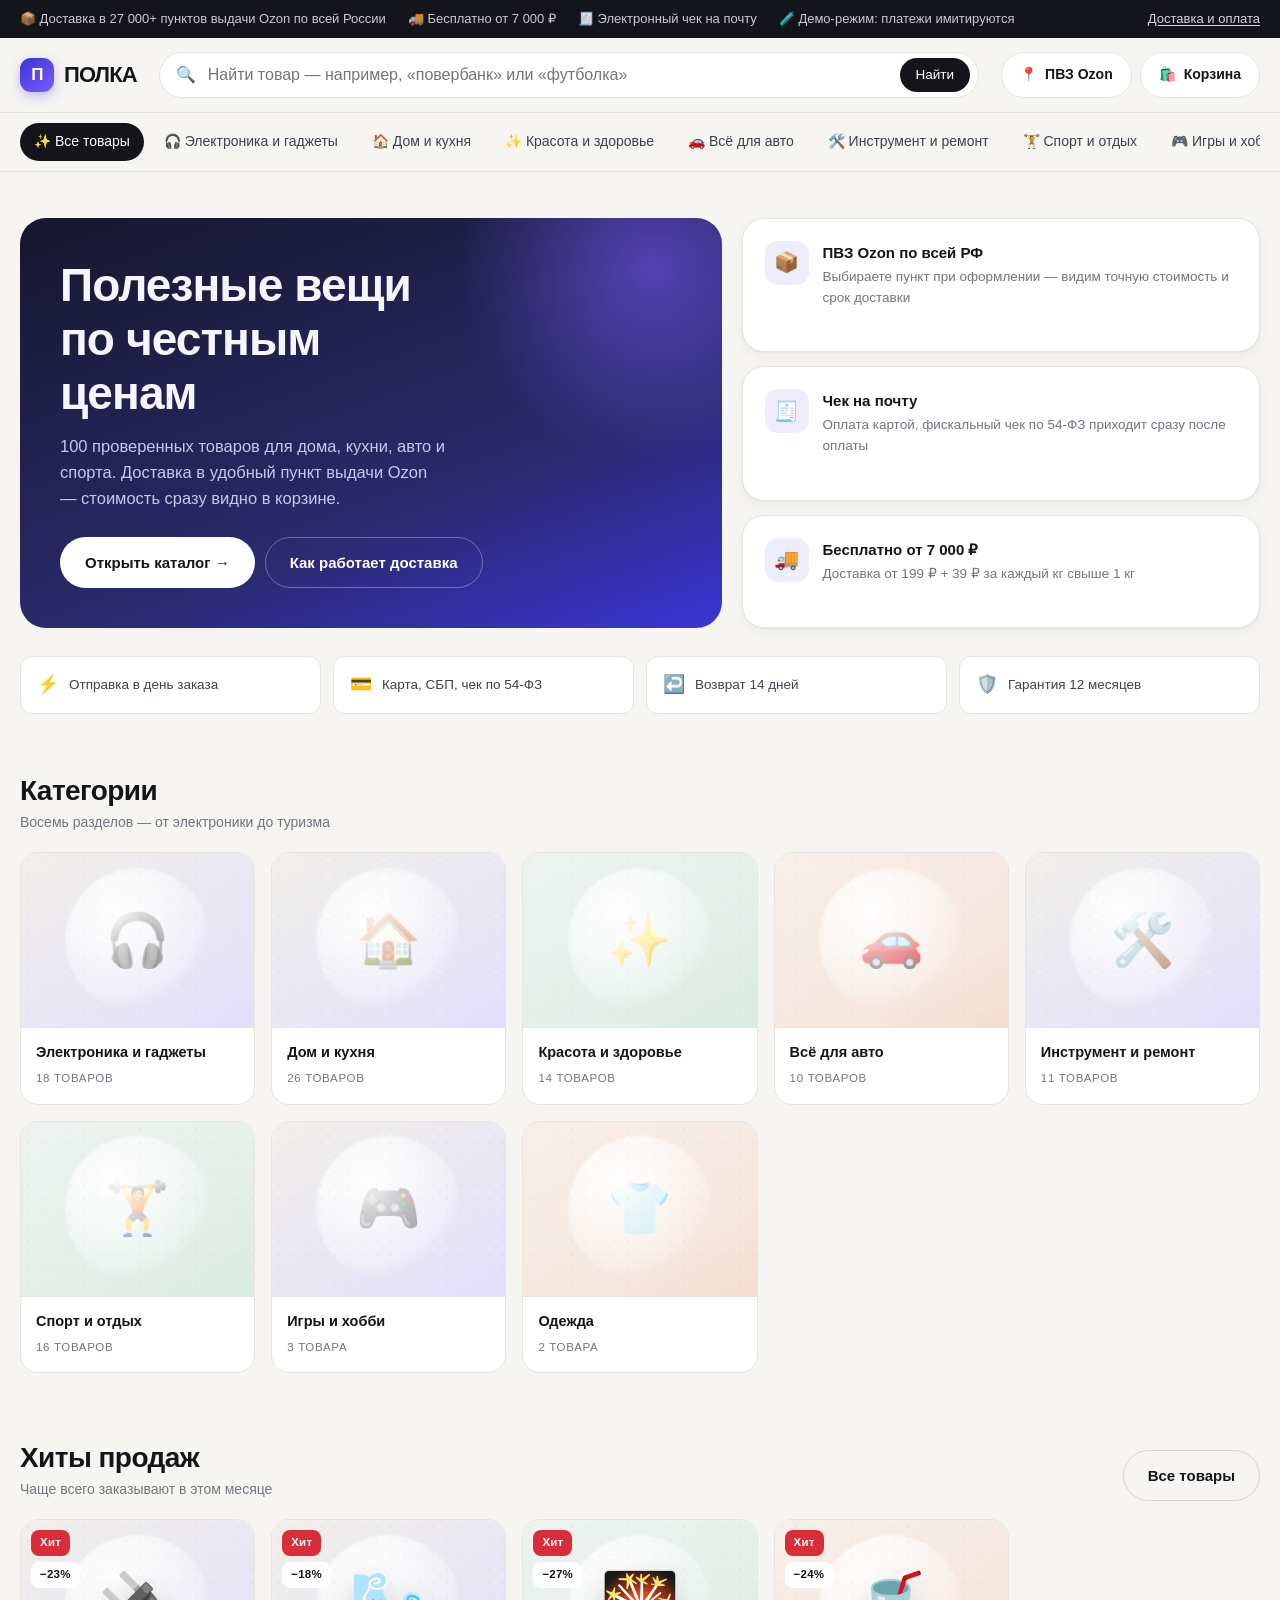
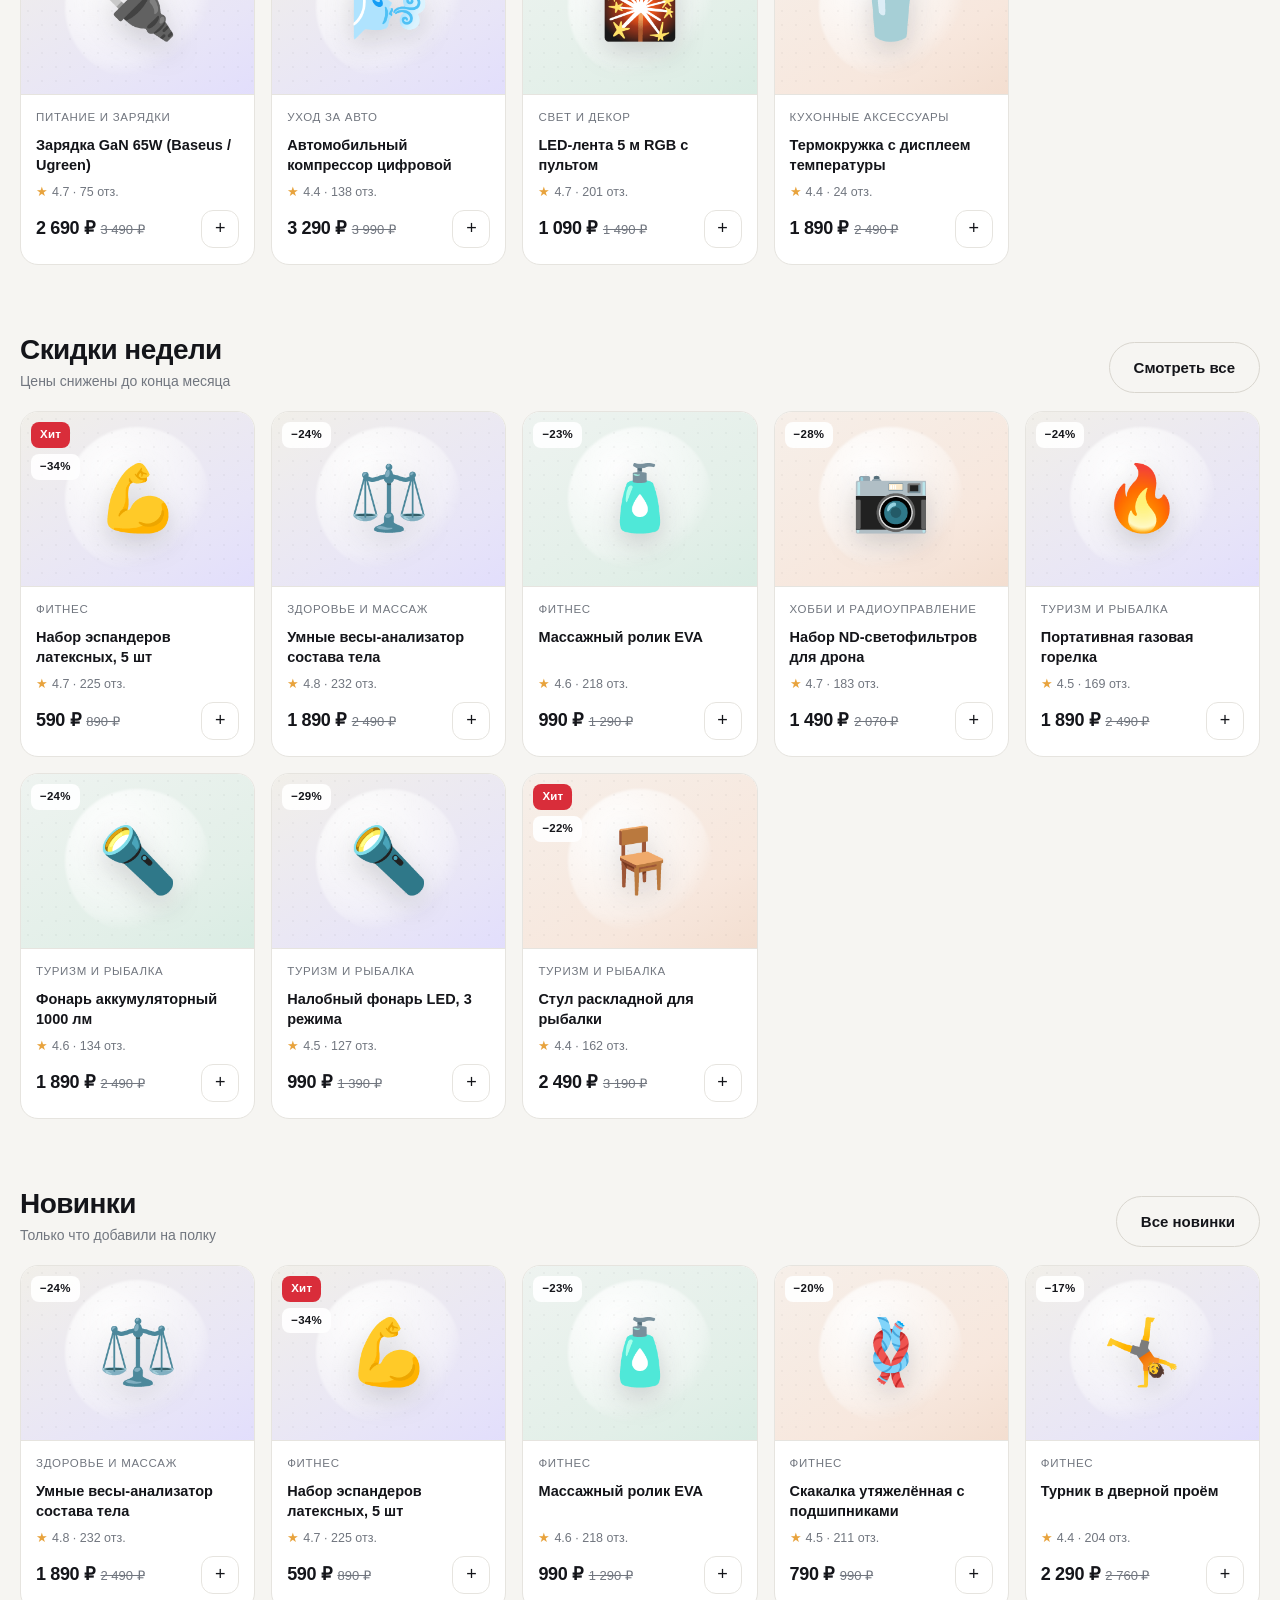
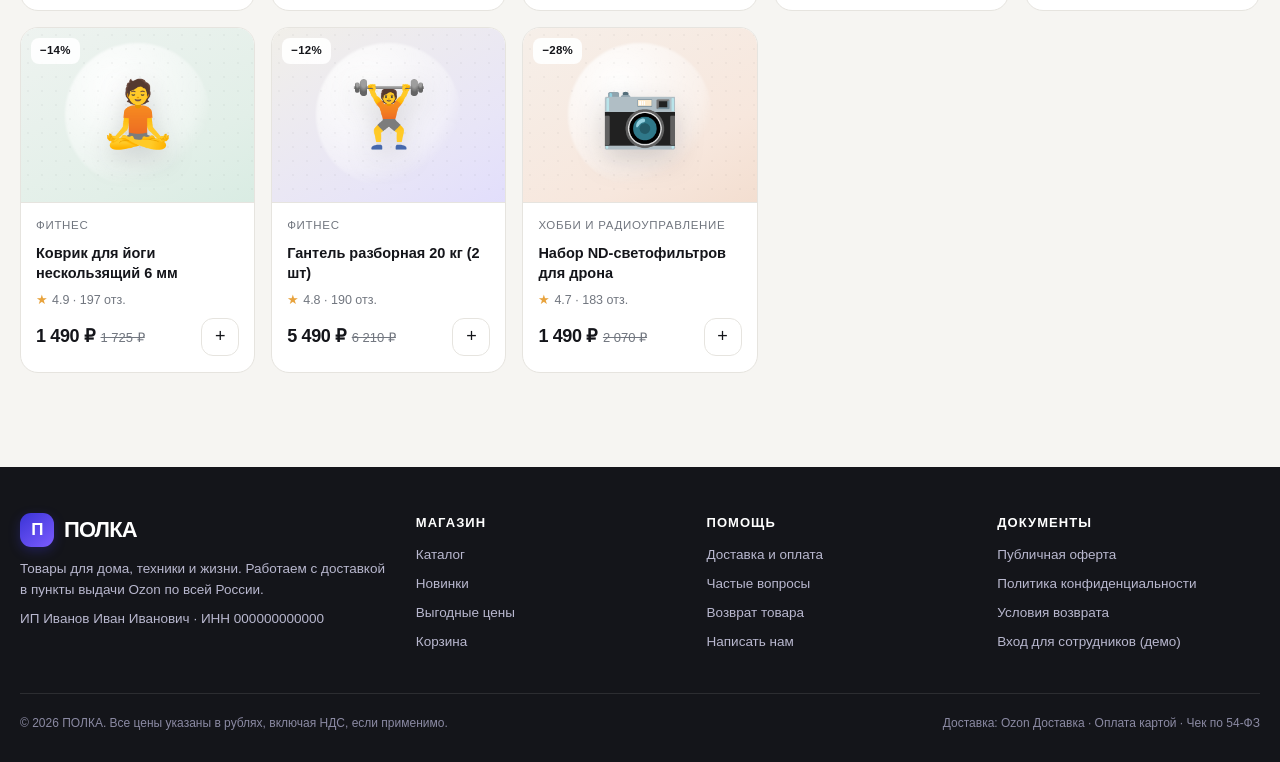
==== docs/index.html @ 5856b324 "Демо-версия для GitHub Pages (docs/)" ====
<!DOCTYPE html>
<html lang="ru">
<head>
<meta charset="utf-8">
<meta name="viewport" content="width=device-width, initial-scale=1">
<title>ПОЛКА — товары для дома, техники и жизни. Доставка в ПВЗ Ozon</title>
<meta name="description" content="Товары для дома, кухни, авто и спорта. Доставка в пункты выдачи Ozon по всей России, оплата картой, электронный чек.">
<style>
/* ==========================================================================
   ПОЛКА — витрина. Светлая, спокойная, читабельная.
   ========================================================================== */
:root {
  --bg: #f6f5f2;
  --surface: #ffffff;
  --surface-2: #fbfaf8;
  --ink: #14151a;
  --ink-2: #3d4150;
  --muted: #71767f;
  --line: #e6e4df;
  --line-2: #d9d6cf;
  --accent: #3a34d6;
  --accent-hover: #2b26b8;
  --accent-soft: #eeedfc;
  --sale: #d92d3a;
  --ok: #12895f;
  --ok-soft: #e6f6ef;
  --warn: #b25e00;
  --radius: 18px;
  --radius-sm: 12px;
  --shadow-sm: 0 1px 2px rgba(20, 21, 26, .05), 0 4px 14px rgba(20, 21, 26, .04);
  --shadow-md: 0 8px 30px rgba(20, 21, 26, .09);
  --font: -apple-system, BlinkMacSystemFont, "Segoe UI", Inter, Roboto, "Helvetica Neue", Arial, sans-serif;
}

* { box-sizing: border-box; }
html { scroll-behavior: smooth; }
body {
  margin: 0; background: var(--bg); color: var(--ink); font-family: var(--font);
  font-size: 16px; line-height: 1.55; -webkit-font-smoothing: antialiased;
}
img { max-width: 100%; }
a { color: inherit; text-decoration: none; }
button { font: inherit; color: inherit; cursor: pointer; }
input, select, textarea { font: inherit; color: inherit; }
h1, h2, h3, h4 { margin: 0; line-height: 1.18; letter-spacing: -.02em; font-weight: 650; }
h1 { font-size: clamp(28px, 4vw, 42px); }
h2 { font-size: clamp(21px, 2.6vw, 28px); }
h3 { font-size: 18px; }
p { margin: 0; }
ul { margin: 0; padding: 0; }

.wrap { width: min(1240px, 100% - 40px); margin: 0 auto; }
.muted { color: var(--muted); }
.small { font-size: 13.5px; }
.tiny { font-size: 12px; }
.nowrap { white-space: nowrap; }
.hidden { display: none !important; }

/* ---------- верхняя полоса ---------- */
.topbar {
  background: var(--ink); color: #e9e8f5; font-size: 13px;
}
.topbar .wrap { display: flex; align-items: center; justify-content: space-between; gap: 16px; height: 38px; }
.topbar .marquee { display: flex; gap: 22px; overflow: hidden; }
.topbar .marquee span { white-space: nowrap; opacity: .85; }
.topbar a { text-decoration: underline; text-underline-offset: 2px; opacity: .9; }
@media (max-width: 720px) { .topbar .marquee span:nth-child(n+2) { display: none; } }

/* ---------- шапка ---------- */
.header {
  position: sticky; top: 0; z-index: 40; background: rgba(246, 245, 242, .92);
  backdrop-filter: saturate(180%) blur(14px); border-bottom: 1px solid var(--line);
}
.header .wrap { display: grid; grid-template-columns: auto 1fr auto; align-items: center; gap: 22px; height: 74px; }
.logo { display: flex; align-items: center; gap: 10px; font-weight: 750; font-size: 22px; letter-spacing: -.04em; }
.logo .mark {
  width: 34px; height: 34px; border-radius: 11px; display: grid; place-items: center;
  background: linear-gradient(140deg, var(--accent), #7c5cff); color: #fff; font-size: 17px;
  box-shadow: 0 4px 12px rgba(58, 52, 214, .3);
}
.search {
  display: flex; align-items: center; gap: 10px; background: var(--surface); border: 1px solid var(--line);
  border-radius: 999px; padding: 0 8px 0 16px; height: 46px; transition: border-color .15s, box-shadow .15s;
}
.search:focus-within { border-color: var(--accent); box-shadow: 0 0 0 4px var(--accent-soft); }
.search input { flex: 1; border: 0; outline: 0; background: transparent; min-width: 0; }
.search .icon { color: var(--muted); font-size: 16px; }
.search .go {
  border: 0; background: var(--ink); color: #fff; border-radius: 999px; height: 34px; padding: 0 16px; font-size: 13.5px;
}
.header-actions { display: flex; align-items: center; gap: 8px; }
.icon-btn {
  position: relative; display: inline-flex; align-items: center; gap: 8px; border: 1px solid var(--line);
  background: var(--surface); border-radius: 999px; height: 46px; padding: 0 18px; font-size: 14px; font-weight: 550;
  transition: .15s;
}
.icon-btn:hover { border-color: var(--line-2); box-shadow: var(--shadow-sm); }
.icon-btn .badge {
  position: absolute; top: -5px; right: -4px; min-width: 21px; height: 21px; border-radius: 999px;
  background: var(--accent); color: #fff; font-size: 12px; font-weight: 650; display: grid; place-items: center;
  padding: 0 6px; border: 2px solid var(--bg);
}
@media (max-width: 900px) {
  .header .wrap { grid-template-columns: auto auto; height: auto; padding: 12px 0; gap: 12px; }
  .search { grid-column: 1 / -1; order: 3; }
}
@media (max-width: 620px) {
  body { overflow-x: hidden; }
  .wrap { width: calc(100% - 28px); }
  .topbar .wrap { height: 34px; }
  .topbar .marquee { flex: 1; min-width: 0; }
  .topbar .marquee span { overflow: hidden; text-overflow: ellipsis; }
  .topbar a { flex: 0 0 auto; font-size: 12px; }
  .logo { font-size: 19px; }
  .logo .mark { width: 30px; height: 30px; border-radius: 9px; font-size: 15px; }
  .icon-btn { height: 42px; padding: 0 13px; font-size: 13px; }
  #pvzJump span:last-child, .header-actions a.icon-btn span:last-child { display: none; }
  .search { height: 44px; padding-left: 13px; }
  .search .go { padding: 0 13px; }
  .hero { padding: 24px 0 10px; }
  .hero-main { padding: 24px 20px; min-height: 280px; border-radius: 20px; }
  .hero-main p { font-size: 15px; }
  .grid { grid-template-columns: repeat(auto-fill, minmax(155px, 1fr)); gap: 12px; }
  .card-body { padding: 12px 12px 14px; gap: 6px; }
  .card-name { font-size: 13.5px; min-height: 38px; }
  .price { font-size: 16px; }
  .add-mini { width: 34px; height: 34px; }
  .catalog-layout { grid-template-columns: 1fr; gap: 16px; }
  .filters { position: static; }
  .trust { grid-template-columns: 1fr; }
  .two-col { grid-template-columns: 1fr; }
  .summary { position: static; }
  .panel { padding: 18px; }
  .product-media { font-size: 96px; }
  .footer-grid { grid-template-columns: 1fr; gap: 20px; }
  .steps { gap: 6px; }
  .step-pill { font-size: 12.5px; padding: 7px 11px; }
}

/* ---------- категории ---------- */
.catnav { border-bottom: 1px solid var(--line); background: var(--bg); position: sticky; top: 74px; z-index: 30; }
.catnav .wrap { display: flex; gap: 6px; overflow-x: auto; padding: 10px 0; scrollbar-width: none; }
.catnav .wrap::-webkit-scrollbar { display: none; }
.catnav a, .catnav button {
  white-space: nowrap; border: 0; background: transparent; border-radius: 999px; padding: 8px 14px;
  font-size: 14px; color: var(--ink-2); display: inline-flex; align-items: center; gap: 7px; transition: .15s;
}
.catnav a:hover, .catnav button:hover { background: #ecebe6; }
.catnav .active { background: var(--ink); color: #fff; }
@media (max-width: 900px) { .catnav { top: 0; position: static; } }

/* ---------- герой ---------- */
.hero { padding: 46px 0 18px; }
.hero-grid { display: grid; grid-template-columns: 1.15fr .85fr; gap: 20px; align-items: stretch; }
.hero-main {
  background: linear-gradient(160deg, #16172b, #2a2a6e 65%, #3a34d6);
  color: #f5f4ff; border-radius: 26px; padding: 40px; position: relative; overflow: hidden;
  display: flex; flex-direction: column; justify-content: space-between; min-height: 330px;
}
.hero-main::after {
  content: ""; position: absolute; width: 420px; height: 420px; right: -140px; top: -160px; border-radius: 50%;
  background: radial-gradient(circle, rgba(124, 92, 255, .55), transparent 65%);
}
.hero-main h1 { font-size: clamp(30px, 4.4vw, 46px); max-width: 15ch; }
.hero-main p { margin-top: 14px; font-size: 16.5px; color: #c9c7ee; max-width: 42ch; }
.hero-cta { display: flex; gap: 10px; margin-top: 26px; flex-wrap: wrap; position: relative; z-index: 1; }
.btn {
  display: inline-flex; align-items: center; justify-content: center; gap: 8px; border: 1px solid transparent;
  border-radius: 999px; padding: 13px 24px; font-size: 15px; font-weight: 600; transition: .16s; text-align: center;
}
.btn-primary { background: var(--accent); color: #fff; box-shadow: 0 6px 20px rgba(58, 52, 214, .28); }
.btn-primary:hover { background: var(--accent-hover); transform: translateY(-1px); }
.btn-light { background: #fff; color: var(--ink); }
.btn-light:hover { transform: translateY(-1px); box-shadow: var(--shadow-md); }
.btn-ghost { background: transparent; border-color: var(--line-2); color: var(--ink); }
.btn-ghost:hover { border-color: var(--ink); }
.btn-dark { background: var(--ink); color: #fff; }
.btn-dark:hover { background: #000; }
.btn-lg { padding: 16px 30px; font-size: 16px; }
.btn-block { width: 100%; }
.btn:disabled { opacity: .45; cursor: not-allowed; transform: none !important; box-shadow: none; }

.hero-side { display: grid; gap: 14px; }
.hero-card {
  background: var(--surface); border: 1px solid var(--line); border-radius: 22px; padding: 22px;
  display: flex; gap: 14px; align-items: flex-start; box-shadow: var(--shadow-sm);
}
.hero-card .ic {
  flex: 0 0 44px; height: 44px; border-radius: 13px; background: var(--accent-soft); color: var(--accent);
  display: grid; place-items: center; font-size: 20px;
}
.hero-card b { display: block; font-size: 15px; margin-bottom: 3px; }
.hero-card p { font-size: 13.5px; color: var(--muted); }
@media (max-width: 960px) { .hero-grid { grid-template-columns: 1fr; } .hero-main { padding: 28px; } }

/* ---------- доверие ---------- */
.trust { display: grid; grid-template-columns: repeat(4, 1fr); gap: 12px; margin: 28px 0 8px; }
.trust div {
  background: var(--surface); border: 1px solid var(--line); border-radius: var(--radius-sm); padding: 14px 16px;
  display: flex; gap: 10px; align-items: center; font-size: 13.5px; color: var(--ink-2);
}
.trust .e { font-size: 18px; }
@media (max-width: 900px) { .trust { grid-template-columns: repeat(2, 1fr); } }

/* ---------- секции ---------- */
.section { padding: 34px 0; }
.section-head { display: flex; align-items: flex-end; justify-content: space-between; gap: 16px; margin-bottom: 18px; flex-wrap: wrap; }
.section-head p { color: var(--muted); font-size: 14px; margin-top: 5px; }

/* ---------- каталог ---------- */
.catalog-layout { display: grid; grid-template-columns: 250px 1fr; gap: 26px; align-items: start; }
.filters { position: sticky; top: 150px; display: grid; gap: 12px; }
.filter-card { background: var(--surface); border: 1px solid var(--line); border-radius: var(--radius); padding: 18px; }
.filter-card h4 { font-size: 13px; text-transform: uppercase; letter-spacing: .08em; color: var(--muted); margin-bottom: 12px; }
.filter-list { display: grid; gap: 2px; }
.filter-list button {
  text-align: left; border: 0; background: transparent; padding: 7px 10px; border-radius: 9px;
  font-size: 14px; color: var(--ink-2); display: flex; justify-content: space-between; gap: 8px;
}
.filter-list button:hover { background: var(--surface-2); }
.filter-list button.active { background: var(--accent-soft); color: var(--accent); font-weight: 600; }
.filter-list .count { color: var(--muted); font-size: 12.5px; }
.filter-list .sub { padding-left: 22px; font-size: 13.5px; color: var(--muted); }
.price-row { display: flex; gap: 8px; align-items: center; }
.price-row input {
  width: 100%; border: 1px solid var(--line); border-radius: 10px; padding: 9px 11px; font-size: 14px; outline: 0;
  background: var(--surface-2);
}
.price-row input:focus { border-color: var(--accent); background: #fff; }
.switch { display: flex; align-items: center; gap: 10px; font-size: 14px; cursor: pointer; }
.switch input { appearance: none; width: 38px; height: 22px; border-radius: 999px; background: var(--line-2); position: relative; transition: .18s; cursor: pointer; }
.switch input:checked { background: var(--accent); }
.switch input::after {
  content: ""; position: absolute; width: 16px; height: 16px; border-radius: 50%; background: #fff; top: 3px; left: 3px; transition: .18s;
}
.switch input:checked::after { left: 19px; }

.toolbar { display: flex; align-items: center; justify-content: space-between; gap: 12px; margin-bottom: 16px; flex-wrap: wrap; }
.toolbar .found { font-size: 14px; color: var(--muted); }
.select {
  border: 1px solid var(--line); background: var(--surface); border-radius: 999px; padding: 9px 14px; font-size: 14px; outline: 0;
}
.chips { display: flex; gap: 8px; flex-wrap: wrap; }
.chip {
  border: 1px solid var(--line); background: var(--surface); border-radius: 999px; padding: 8px 14px; font-size: 13.5px;
  color: var(--ink-2); display: inline-flex; gap: 7px; align-items: center; transition: .15s;
}
.chip:hover { border-color: var(--line-2); }
.chip.active { background: var(--ink); border-color: var(--ink); color: #fff; }

.grid { display: grid; grid-template-columns: repeat(auto-fill, minmax(226px, 1fr)); gap: 16px; }
.card {
  background: var(--surface); border: 1px solid var(--line); border-radius: var(--radius); overflow: hidden;
  display: flex; flex-direction: column; transition: transform .18s, box-shadow .18s, border-color .18s;
}
.card:hover { transform: translateY(-3px); box-shadow: var(--shadow-md); border-color: var(--line-2); }
.card-media {
  position: relative; aspect-ratio: 4 / 3; display: grid; place-items: center;
  font-size: clamp(44px, 6vw, 64px); overflow: hidden;
  background: linear-gradient(150deg, #f1efe9, #e8e5f7 70%, #e2defc);
  border-bottom: 1px solid var(--line);
}
.card-media::before {
  content: ""; position: absolute; width: 62%; aspect-ratio: 1; border-radius: 50%;
  background: radial-gradient(circle at 35% 30%, rgba(255, 255, 255, .95), rgba(255, 255, 255, .35) 60%, transparent 72%);
  filter: blur(1px);
}
.card-media::after {
  content: ""; position: absolute; inset: 0;
  background-image: radial-gradient(rgba(20, 21, 26, .07) 1px, transparent 1px);
  background-size: 14px 14px; opacity: .5; pointer-events: none;
}
.card-media .emoji {
  position: relative; z-index: 1; line-height: 1;
  font-family: "Apple Color Emoji", "Segoe UI Emoji", "Noto Color Emoji", "Twemoji Mozilla", sans-serif;
  filter: drop-shadow(0 10px 14px rgba(20, 21, 26, .18));
}
.card-media img { position: relative; z-index: 1; width: 100%; height: 100%; object-fit: cover; }
.card-media .badges, .card-media .stock-out { z-index: 2; }
.card:nth-child(3n) .card-media { background: linear-gradient(150deg, #eef3f0, #e2efe8 70%, #d9ece3); }
.card:nth-child(4n) .card-media { background: linear-gradient(150deg, #f6efe9, #f7e7dd 70%, #f3ded0); }
.card-body { padding: 14px 15px 16px; display: flex; flex-direction: column; gap: 8px; flex: 1; }
.card-cat { font-size: 11.5px; color: var(--muted); text-transform: uppercase; letter-spacing: .06em; }
.card-name { font-size: 14.5px; font-weight: 550; line-height: 1.38; min-height: 40px; }
.card-foot { margin-top: auto; display: flex; align-items: center; justify-content: space-between; gap: 8px; }
.price { font-size: 18px; font-weight: 700; letter-spacing: -.02em; }
.price-old { font-size: 13px; color: var(--muted); text-decoration: line-through; margin-left: 6px; font-weight: 500; }
.badges { position: absolute; top: 10px; left: 10px; display: flex; gap: 6px; flex-direction: column; align-items: flex-start; }
.badge-tag {
  background: var(--ink); color: #fff; font-size: 11.5px; font-weight: 600; border-radius: 8px; padding: 4px 9px;
  letter-spacing: .02em;
}
.badge-tag.sale { background: var(--sale); }
.badge-tag.soft { background: rgba(255, 255, 255, .92); color: var(--ink); }
.stock-out { position: absolute; inset: 0; background: rgba(246, 245, 242, .78); display: grid; place-items: center; font-weight: 600; color: var(--ink-2); font-size: 14px; }
.rating { display: inline-flex; align-items: center; gap: 4px; font-size: 12.5px; color: var(--muted); }
.rating .star { color: #e8a33d; }
.add-mini {
  width: 38px; height: 38px; border-radius: 12px; border: 1px solid var(--line); background: var(--surface);
  font-size: 18px; display: grid; place-items: center; transition: .15s; flex: 0 0 auto;
}
.add-mini:hover { background: var(--accent); border-color: var(--accent); color: #fff; }
.add-mini:disabled { opacity: .4; cursor: not-allowed; }

/* ---------- карточка товара ---------- */
.product { padding: 26px 0 40px; }
.crumbs { display: flex; gap: 8px; font-size: 13px; color: var(--muted); margin-bottom: 20px; flex-wrap: wrap; }
.crumbs a:hover { color: var(--ink); }
.product-grid { display: grid; grid-template-columns: minmax(0, 1fr) minmax(0, 1fr); gap: 36px; align-items: start; }
.product-media {
  border-radius: 26px; aspect-ratio: 1 / 1; display: grid; place-items: center; font-size: clamp(90px, 14vw, 170px);
  background: linear-gradient(150deg, #f1efe9, #e8e5f7 70%, #ded9fc); border: 1px solid var(--line);
  position: relative; overflow: hidden;
}
.product-media::before {
  content: ""; position: absolute; width: 68%; aspect-ratio: 1; border-radius: 50%;
  background: radial-gradient(circle at 35% 30%, rgba(255, 255, 255, .95), rgba(255, 255, 255, .3) 62%, transparent 74%);
}
.product-media .emoji {
  position: relative; z-index: 1; line-height: 1;
  font-family: "Apple Color Emoji", "Segoe UI Emoji", "Noto Color Emoji", "Twemoji Mozilla", sans-serif;
  filter: drop-shadow(0 18px 26px rgba(20, 21, 26, .2));
}
.product-media img { position: relative; z-index: 1; width: 100%; height: 100%; object-fit: cover; }
.product-media .watermark { z-index: 1; }
.product-media .watermark { position: absolute; bottom: 18px; font-size: 12.5px; color: #9a94c9; letter-spacing: .2em; text-transform: uppercase; }
.product-info h1 { font-size: clamp(24px, 3.2vw, 34px); }
.product-price { display: flex; align-items: baseline; gap: 12px; margin: 18px 0 6px; flex-wrap: wrap; }
.product-price .price { font-size: 36px; }
.product-price .discount {
  background: var(--sale); color: #fff; border-radius: 8px; padding: 3px 9px; font-size: 13px; font-weight: 600;
}
.features { list-style: none; margin: 20px 0; display: grid; gap: 10px; }
.features li { display: flex; gap: 10px; font-size: 14.5px; align-items: flex-start; color: var(--ink-2); }
.features li::before {
  content: "✓"; flex: 0 0 20px; height: 20px; border-radius: 50%; background: var(--ok-soft); color: var(--ok);
  display: grid; place-items: center; font-size: 12px; font-weight: 700; margin-top: 2px;
}
.buy-box { background: var(--surface); border: 1px solid var(--line); border-radius: var(--radius); padding: 20px; margin-top: 22px; box-shadow: var(--shadow-sm); }
.qty { display: inline-flex; align-items: center; border: 1px solid var(--line); border-radius: 999px; overflow: hidden; background: var(--surface); }
.qty button { border: 0; background: transparent; width: 38px; height: 42px; font-size: 18px; color: var(--ink-2); }
.qty button:hover { background: var(--surface-2); }
.qty span { min-width: 34px; text-align: center; font-weight: 600; font-size: 15px; }
.buy-row { display: flex; gap: 10px; align-items: center; flex-wrap: wrap; }
.buy-row .btn { flex: 1; min-width: 190px; }
.deliv-note { display: flex; gap: 12px; align-items: flex-start; margin-top: 16px; padding-top: 16px; border-top: 1px dashed var(--line); font-size: 13.5px; color: var(--muted); }
.deliv-note .e { font-size: 18px; }
.desc-block { margin-top: 40px; display: grid; grid-template-columns: 1.4fr 1fr; gap: 28px; }
.desc-block p { color: var(--ink-2); font-size: 15px; }
.spec { background: var(--surface); border: 1px solid var(--line); border-radius: var(--radius); padding: 20px; }
.spec dl { display: grid; grid-template-columns: 1fr auto; gap: 10px 16px; margin: 12px 0 0; font-size: 14px; }
.spec dt { color: var(--muted); }
.spec dd { margin: 0; font-weight: 550; text-align: right; }
@media (max-width: 900px) {
  .product-grid, .desc-block { grid-template-columns: 1fr; gap: 24px; }
  .product-media { aspect-ratio: 4 / 3; }
}

/* ---------- корзина ---------- */
.page { padding: 30px 0 60px; min-height: 60vh; }
.two-col { display: grid; grid-template-columns: minmax(0, 1.5fr) minmax(320px, .9fr); gap: 24px; align-items: start; }
.panel { background: var(--surface); border: 1px solid var(--line); border-radius: var(--radius); padding: 24px; }
.panel + .panel { margin-top: 16px; }
.panel h3 { margin-bottom: 4px; }
.cart-line { display: grid; grid-template-columns: 74px 1fr auto; gap: 16px; padding: 18px 0; border-bottom: 1px solid var(--line); align-items: center; }
.cart-line:last-child { border-bottom: 0; }
.cart-thumb {
  width: 74px; height: 74px; border-radius: 14px; display: grid; place-items: center; font-size: 32px;
  background: linear-gradient(150deg, #f1efe9, #e8e5f7); overflow: hidden;
}
.cart-thumb img { width: 100%; height: 100%; object-fit: cover; }
.cart-line .name { font-weight: 550; font-size: 15px; }
.cart-line .meta { font-size: 13px; color: var(--muted); margin-top: 3px; }
.remove { border: 0; background: transparent; color: var(--muted); font-size: 13px; text-decoration: underline; padding: 0; }
.remove:hover { color: var(--sale); }
.summary { position: sticky; top: 150px; }
.sum-row { display: flex; justify-content: space-between; gap: 12px; padding: 9px 0; font-size: 14.5px; }
.sum-row.total { border-top: 1px solid var(--line); margin-top: 10px; padding-top: 16px; font-size: 19px; font-weight: 700; }
.sum-row .v { font-variant-numeric: tabular-nums; }
.hint {
  background: var(--surface-2); border: 1px dashed var(--line-2); border-radius: var(--radius-sm);
  padding: 12px 14px; font-size: 13px; color: var(--muted); margin-top: 14px;
}
.empty-state { text-align: center; padding: 70px 20px; }
.empty-state .e { font-size: 54px; margin-bottom: 14px; }

/* ---------- оформление ---------- */
.steps { display: flex; gap: 8px; margin-bottom: 22px; flex-wrap: wrap; }
.step-pill {
  display: flex; align-items: center; gap: 9px; font-size: 13.5px; color: var(--muted);
  background: var(--surface); border: 1px solid var(--line); border-radius: 999px; padding: 8px 15px;
}
.step-pill b { width: 20px; height: 20px; border-radius: 50%; background: var(--line); color: var(--ink-2); display: grid; place-items: center; font-size: 11.5px; }
.step-pill.done { color: var(--ok); border-color: #bfe6d5; background: var(--ok-soft); }
.step-pill.done b { background: var(--ok); color: #fff; }
.step-pill.current { color: var(--accent); border-color: #c9c5f7; background: var(--accent-soft); }
.step-pill.current b { background: var(--accent); color: #fff; }

.field { margin-bottom: 14px; }
.field label { display: block; font-size: 13px; font-weight: 550; margin-bottom: 6px; color: var(--ink-2); }
.field input, .field textarea, .field select {
  width: 100%; border: 1px solid var(--line); border-radius: var(--radius-sm); padding: 12px 14px; font-size: 15px;
  outline: 0; background: var(--surface); transition: border-color .15s, box-shadow .15s;
}
.field input:focus, .field textarea:focus, .field select:focus { border-color: var(--accent); box-shadow: 0 0 0 4px var(--accent-soft); }
.field .err { color: var(--sale); font-size: 12.5px; margin-top: 5px; }
.field-row { display: grid; grid-template-columns: 1fr 1fr; gap: 12px; }
@media (max-width: 640px) { .field-row { grid-template-columns: 1fr; } }

.pvz-tools { display: flex; gap: 10px; margin-bottom: 12px; flex-wrap: wrap; }
.pvz-tools select, .pvz-tools input {
  border: 1px solid var(--line); border-radius: var(--radius-sm); padding: 11px 13px; font-size: 14.5px; outline: 0; background: var(--surface);
}
.pvz-tools input { flex: 1; min-width: 150px; }
.pvz-list { display: grid; gap: 8px; max-height: 400px; overflow-y: auto; padding-right: 6px; }
.pvz-list::-webkit-scrollbar { width: 8px; }
.pvz-list::-webkit-scrollbar-thumb { background: var(--line-2); border-radius: 8px; }
.pvz-item {
  display: grid; grid-template-columns: auto 1fr auto; gap: 12px; align-items: center; text-align: left;
  border: 1px solid var(--line); background: var(--surface); border-radius: var(--radius-sm); padding: 12px 14px; transition: .15s;
}
.pvz-item:hover { border-color: var(--line-2); background: var(--surface-2); }
.pvz-item.selected { border-color: var(--accent); background: var(--accent-soft); box-shadow: 0 0 0 2px rgba(58, 52, 214, .12); }
.pvz-item .e { font-size: 20px; }
.pvz-item b { display: block; font-size: 14px; }
.pvz-item span { font-size: 12.5px; color: var(--muted); }
.pvz-item .radio { width: 20px; height: 20px; border-radius: 50%; border: 1.5px solid var(--line-2); display: grid; place-items: center; color: transparent; font-size: 11px; }
.pvz-item.selected .radio { border-color: var(--accent); background: var(--accent); color: #fff; font-size: 11px; }

.pay-option {
  display: flex; gap: 12px; align-items: flex-start; border: 1px solid var(--line); border-radius: var(--radius-sm);
  padding: 14px; cursor: pointer; transition: .15s; background: var(--surface);
}
.pay-option:hover { border-color: var(--line-2); }
.pay-option.selected { border-color: var(--accent); background: var(--accent-soft); }
.pay-option .radio { flex: 0 0 20px; width: 20px; height: 20px; border-radius: 50%; border: 1.5px solid var(--line-2); margin-top: 2px; display: grid; place-items: center; color: transparent; font-size: 11px; }
.pay-option.selected .radio { border-color: var(--accent); background: var(--accent); color: #fff; font-size: 11px; }
.pay-option b { display: block; font-size: 14.5px; }
.pay-option span { font-size: 12.5px; color: var(--muted); }

.delivery-card { border: 1px solid var(--line); border-radius: var(--radius-sm); padding: 14px; background: var(--surface-2); font-size: 14px; }
.delivery-card .row { display: flex; justify-content: space-between; gap: 10px; padding: 4px 0; }
.delivery-card .free { color: var(--ok); font-weight: 650; }
.legal { font-size: 12px; color: var(--muted); margin-top: 12px; line-height: 1.5; }

/* ---------- заказ оформлен ---------- */
.success-hero { text-align: center; padding: 40px 20px 10px; }
.success-hero .checkmark {
  width: 74px; height: 74px; border-radius: 50%; background: var(--ok-soft); color: var(--ok); font-size: 34px;
  display: grid; place-items: center; margin: 0 auto 18px;
}
.timeline { display: grid; gap: 0; margin: 26px 0; }
.tl-item { display: grid; grid-template-columns: 30px 1fr; gap: 14px; padding-bottom: 22px; position: relative; }
.tl-item:not(:last-child)::before { content: ""; position: absolute; left: 14px; top: 28px; bottom: 0; width: 2px; background: var(--line); }
.tl-dot { width: 30px; height: 30px; border-radius: 50%; background: var(--surface); border: 2px solid var(--line); display: grid; place-items: center; font-size: 13px; }
.tl-item.active .tl-dot { background: var(--accent); border-color: var(--accent); color: #fff; }
.tl-item.active ::marker { color: red; }
.tl-item b { font-size: 14.5px; }
.tl-item p { font-size: 13px; color: var(--muted); }

/* ---------- футер ---------- */
.footer { background: var(--ink); color: #c9c8dd; margin-top: 60px; padding: 46px 0 30px; }
.footer-grid { display: grid; grid-template-columns: 1.4fr 1fr 1fr 1fr; gap: 28px; }
.footer h5 { color: #fff; font-size: 13px; text-transform: uppercase; letter-spacing: .08em; margin: 0 0 12px; }
.footer a, .footer p { font-size: 13.5px; color: #b9b8cf; display: block; margin-bottom: 8px; }
.footer a:hover { color: #fff; }
.footer .logo { color: #fff; margin-bottom: 12px; }
.footer-bottom { border-top: 1px solid rgba(255, 255, 255, .1); margin-top: 32px; padding-top: 20px; font-size: 12px; color: #8b8aa3; display: flex; justify-content: space-between; gap: 16px; flex-wrap: wrap; }
@media (max-width: 860px) { .footer-grid { grid-template-columns: 1fr 1fr; } }

/* ---------- тосты и оверлеи ---------- */
.toast-host { position: fixed; left: 50%; bottom: 24px; transform: translateX(-50%); z-index: 90; display: grid; gap: 8px; width: max-content; max-width: calc(100% - 32px); }
.toast {
  background: var(--ink); color: #fff; border-radius: 12px; padding: 12px 18px; font-size: 14px;
  box-shadow: var(--shadow-md); animation: toastIn .22s ease both; display: flex; gap: 10px; align-items: center;
}
.toast.err { background: #8f1d26; }
.toast.ok { background: #0f6b4b; }
@keyframes toastIn { from { opacity: 0; transform: translateY(12px); } to { opacity: 1; transform: none; } }

.drawer-backdrop {
  position: fixed; inset: 0; background: rgba(20, 21, 26, .4); backdrop-filter: blur(3px); z-index: 80;
  animation: fade .18s ease both;
}
@keyframes fade { from { opacity: 0; } to { opacity: 1; } }
.cart-drawer {
  position: fixed; right: 0; top: 0; bottom: 0; width: min(440px, 100%); background: var(--bg); z-index: 85;
  display: flex; flex-direction: column; animation: slideIn .24s cubic-bezier(.2, .8, .3, 1) both;
}
@keyframes slideIn { from { transform: translateX(100%); } to { transform: none; } }
.cart-drawer header { display: flex; align-items: center; justify-content: space-between; padding: 18px 20px; border-bottom: 1px solid var(--line); background: var(--surface); }
.cart-drawer .body { flex: 1; overflow-y: auto; padding: 8px 20px; }
.cart-drawer footer { padding: 18px 20px; border-top: 1px solid var(--line); background: var(--surface); display: grid; gap: 12px; }
.close-x { border: 0; background: transparent; font-size: 22px; color: var(--muted); line-height: 1; padding: 4px 8px; border-radius: 8px; }
.close-x:hover { background: var(--surface-2); color: var(--ink); }

.spinner { width: 18px; height: 18px; border: 2px solid rgba(255, 255, 255, .4); border-top-color: #fff; border-radius: 50%; animation: spin .7s linear infinite; display: inline-block; }
@keyframes spin { to { transform: rotate(360deg); } }
.skeleton { background: linear-gradient(90deg, #eeece7 25%, #f6f4ef 37%, #eeece7 63%); background-size: 400% 100%; animation: shimmer 1.3s infinite; border-radius: var(--radius); }
@keyframes shimmer { 0% { background-position: 100% 50%; } 100% { background-position: 0 50%; } }

@media (prefers-reduced-motion: reduce) {
  * { animation-duration: .01ms !important; transition-duration: .01ms !important; }
}

</style>
<link rel="icon" href="data:image/svg+xml,<svg xmlns='http://www.w3.org/2000/svg' viewBox='0 0 100 100'><rect width='100' height='100' rx='24' fill='%233a34d6'/><text x='50' y='68' font-size='52' text-anchor='middle' fill='white' font-family='Arial' font-weight='bold'>П</text></svg>">
</head>
<body>
<div class="topbar">
  <div class="wrap">
    <div class="marquee">
      <span>📦 Доставка в 27 000+ пунктов выдачи Ozon по всей России</span>
      <span>🚚 Бесплатно от 7 000 ₽</span>
      <span>🧾 Электронный чек на почту</span>
      <span>🧪 Демо-режим: платежи имитируются</span>
    </div>
    <a href="#/delivery">Доставка и оплата</a>
  </div>
</div>

<header class="header">
  <div class="wrap">
    <a class="logo" href="#/"><span class="mark">П</span>ПОЛКА</a>
    <form class="search" id="searchForm" role="search">
      <span class="icon">🔍</span>
      <input id="searchInput" type="search" placeholder="Найти товар — например, «повербанк» или «футболка»" autocomplete="off" aria-label="Поиск по каталогу">
      <button class="go" type="submit">Найти</button>
    </form>
    <div class="header-actions">
      <a class="icon-btn" id="pvzJump" href="#/delivery" title="Доставка в ПВЗ Ozon">📍 <span class="nowrap">ПВЗ Ozon</span></a>
      <button class="icon-btn" id="cartBtn" title="Корзина">🛍️ <span class="nowrap">Корзина</span> <span class="badge hidden" id="cartCount">0</span></button>
    </div>
  </div>
</header>

<nav class="catnav"><div class="wrap" id="catnav"></div></nav>

<main id="app"></main>

<footer class="footer">
  <div class="wrap">
    <div class="footer-grid">
      <div>
        <div class="logo"><span class="mark">П</span> ПОЛКА</div>
        <p>Товары для дома, техники и жизни. Работаем с доставкой в пункты выдачи Ozon по всей России.</p>
        <p class="tiny" id="sellerInfo">ИП Иванов Иван Иванович · ИНН 000000000000</p>
      </div>
      <div>
        <h5>Магазин</h5>
        <a href="#/catalog">Каталог</a>
        <a href="#/catalog?sort=new">Новинки</a>
        <a href="#/catalog?sort=price_asc">Выгодные цены</a>
        <a href="#/cart">Корзина</a>
      </div>
      <div>
        <h5>Помощь</h5>
        <a href="#/delivery">Доставка и оплата</a>
        <a href="#/delivery#faq">Частые вопросы</a>
        <a href="#/delivery#return">Возврат товара</a>
        <a href="mailto:orders@example.ru" id="supportLink">Написать нам</a>
      </div>
      <div>
        <h5>Документы</h5>
        <a href="#/legal#offer">Публичная оферта</a>
        <a href="#/legal#privacy">Политика конфиденциальности</a>
        <a href="#/legal#terms">Условия возврата</a>
        <a href="admin-demo.html" class="tiny">Вход для сотрудников (демо)</a>
      </div>
    </div>
    <div class="footer-bottom">
      <span>© 2026 ПОЛКА. Все цены указаны в рублях, включая НДС, если применимо.</span>
      <span>Доставка: Ozon Доставка · Оплата картой · Чек по 54-ФЗ</span>
    </div>
  </div>
</footer>

<div class="toast-host" id="toasts" aria-live="polite"></div>

<script>

// ===== Демо-режим: подмена серверной части прямо в браузере =====
(function () {
  // localStorage может быть недоступен в песочнице предпросмотра — даём замену в памяти
  try { window.localStorage.setItem('__t', '1'); window.localStorage.removeItem('__t'); }
  catch (e) {
    const mem = {};
    Object.defineProperty(window, 'localStorage', {
      value: {
        getItem: (k) => (k in mem ? mem[k] : null),
        setItem: (k, v) => { mem[k] = String(v); },
        removeItem: (k) => { delete mem[k]; },
        clear: () => { Object.keys(mem).forEach((k) => delete mem[k]); },
      },
    });
  }

  const TARIFF = { base: 199, perKg: 39, freeFrom: 7000, maxDays: 7 };
  const SHOP = {
    name: 'ПОЛКА', seller: 'ИП Иванов Иван Иванович', inn: '000000000000',
    email: 'orders@example.ru', phone: '+7 900 000-00-00',
  };
  const CATALOG = Object.assign(
    { shop: SHOP, currency: '₽', delivery: TARIFF },
    {"categories": [{"id": "tech", "title": "Электроника и гаджеты", "emoji": "🎧", "subcategories": ["audio", "wearables", "power", "periphery", "smart"]}, {"id": "home", "title": "Дом и кухня", "emoji": "🏠", "subcategories": ["kitchen-tech", "kitchen-acc", "house", "lighting", "pets"]}, {"id": "beauty", "title": "Красота и здоровье", "emoji": "✨", "subcategories": ["care", "health"]}, {"id": "auto", "title": "Всё для авто", "emoji": "🚗", "subcategories": ["auto-gadgets", "auto-care"]}, {"id": "tools", "title": "Инструмент и ремонт", "emoji": "🛠️", "subcategories": ["power-tools", "hand-tools", "measure"]}, {"id": "sport", "title": "Спорт и отдых", "emoji": "🏋️", "subcategories": ["fitness", "tourism"]}, {"id": "hobby", "title": "Игры и хобби", "emoji": "🎮", "subcategories": ["hobby"]}, {"id": "apparel", "title": "Одежда", "emoji": "👕", "subcategories": ["apparel"]}], "subcategories": {"audio": "Аудио и наушники", "wearables": "Часы и браслеты", "power": "Питание и зарядки", "periphery": "Компьютерная периферия", "smart": "Умный дом и безопасность", "kitchen-tech": "Техника для кухни", "kitchen-acc": "Кухонные аксессуары", "house": "Для дома и уборки", "lighting": "Свет и декор", "pets": "Питомцам", "care": "Уход и красота", "health": "Здоровье и массаж", "auto-gadgets": "Гаджеты в авто", "auto-care": "Уход за авто", "power-tools": "Электроинструмент", "hand-tools": "Ручной инструмент", "measure": "Измерения", "fitness": "Фитнес", "tourism": "Туризм и рыбалка", "hobby": "Хобби и радиоуправление", "apparel": "Одежда"}, "products": [{"id": 1, "slug": "futbolki-5", "name": "Базовые футболки, комплект 5 шт", "category": "apparel", "subcategory": "apparel", "price": 1890, "oldPrice": 2490, "emoji": "👕", "weight": 0.6, "description": "Пять базовых футболок из плотного хлопка 190 г/м² — основа гардероба на каждый день. Держат форму после стирок, не просвечивают и не растягиваются в вороте.", "features": ["100% хлопок, плотность 190 г/м²", "5 расцветок в комплекте", "Размеры S–3XL"], "stock": 100, "rating": 4.5, "reviews": 19, "badge": null}, {"id": 2, "slug": "futbolka-oversize", "name": "Футболка оверсайз, пенье", "category": "apparel", "subcategory": "apparel", "price": 1290, "oldPrice": 1590, "emoji": "👖", "weight": 0.3, "description": "Свободный крой оверсайз из мягкого хлопка пенье. Ткань приятна к телу, не линяет и почти не даёт усадку.", "features": ["Хлопок пенье, 220 г/м²", "Дроп-шолдер, спущенное плечо", "Стойкий крашеный пигмент"], "stock": 100, "rating": 4.6, "reviews": 26, "badge": null}, {"id": 3, "slug": "qcy-t13", "name": "TWS-наушники QCY T13", "category": "tech", "subcategory": "audio", "price": 1190, "oldPrice": 1590, "emoji": "🎧", "weight": 0.1, "description": "Лёгкие TWS-наушники с чистым звуком и стабильным Bluetooth 5.1. Кейс держит заряд до 40 часов, зарядка — через Type-C.", "features": ["Bluetooth 5.1, до 40 ч с кейсом", "Шумоподавление микрофона", "Защита от пота IPX4"], "stock": 100, "rating": 4.7, "reviews": 33, "badge": null}, {"id": 4, "slug": "lenovo-lp40", "name": "TWS-наушники Lenovo LP40 Pro", "category": "tech", "subcategory": "audio", "price": 990, "oldPrice": 1290, "emoji": "🎧", "weight": 0.1, "description": "Классические TWS-наушники с сенсорным управлением и полупрозрачным корпусом кейса. Удобная посадка и быстрая синхронизация.", "features": ["Сенсорное управление", "До 20 ч автономности", "Type-C зарядка"], "stock": 100, "rating": 4.8, "reviews": 40, "badge": null}, {"id": 5, "slug": "hk9-ultra", "name": "Умные часы HK9 Ultra / T900", "category": "tech", "subcategory": "wearables", "price": 6490, "oldPrice": 8900, "emoji": "⌚", "weight": 0.15, "description": "Часы в стиле классических смарт-часов: большой AMOLED-экран, звонки через динамик, десятки спортивных режимов и циферблатов.", "features": ["Экран 2.09\" AMOLED", "Звонки и уведомления", "Пульс, кислород, сон"], "stock": 100, "rating": 4.9, "reviews": 47, "badge": null}, {"id": 6, "slug": "fitness-band", "name": "Фитнес-браслет (аналог Mi Band 8)", "category": "tech", "subcategory": "wearables", "price": 2990, "oldPrice": 3990, "emoji": "⌚", "weight": 0.1, "description": "Лёгкий браслет с трекингом активности, пульсометром и сном. Сменные ремешки и до 14 дней работы от одного заряда.", "features": ["До 14 дней автономности", "Более 100 режимов спорта", "Влагозащита 5 ATM"], "stock": 100, "rating": 4.4, "reviews": 54, "badge": null}, {"id": 7, "slug": "powerbank-10000", "name": "Повербанк 10 000 мАч Baseus", "category": "tech", "subcategory": "power", "price": 2190, "oldPrice": 2790, "emoji": "🔋", "weight": 0.4, "description": "Компактный внешний аккумулятор с быстрой зарядкой 20 Вт. Помещается в карман и заряжает телефон дважды.", "features": ["Ёмкость 10 000 мАч", "Быстрая зарядка 20 Вт", "USB-C + USB-A"], "stock": 100, "rating": 4.5, "reviews": 61, "badge": null}, {"id": 8, "slug": "powerbank-20000", "name": "Повербанк 20 000 мАч с дисплеем", "category": "tech", "subcategory": "power", "price": 3490, "oldPrice": 4290, "emoji": "🔋", "weight": 0.6, "description": "Ёмкий повербанк с цифровым дисплеем и поддержкой PD 22.5 Вт. Хватит на несколько дней поездки.", "features": ["20 000 мАч, PD 22.5 Вт", "Дисплей заряда в процентах", "Два устройства одновременно"], "stock": 100, "rating": 4.6, "reviews": 68, "badge": null}, {"id": 9, "slug": "gan-65w", "name": "Зарядка GaN 65W (Baseus / Ugreen)", "category": "tech", "subcategory": "power", "price": 2690, "oldPrice": 3490, "emoji": "🔌", "weight": 0.25, "description": "Один адаптер для ноутбука, телефона и наушников. Технология GaN делает блок компактным и холодным под нагрузкой.", "features": ["Мощность 65 Вт", "3 порта: 2× Type-C + USB-A", "Складные вилки"], "stock": 100, "rating": 4.7, "reviews": 75, "badge": "Хит"}, {"id": 10, "slug": "cable-usbc-100w", "name": "Кабель USB-C 100W в оплётке", "category": "tech", "subcategory": "power", "price": 390, "oldPrice": 590, "emoji": "🔗", "weight": 0.05, "description": "Прочный кабель с нейлоновой оплёткой для зарядки 100 Вт и передачи данных. Живёт заметно дольше обычных.", "features": ["Зарядка до 100 Вт", "Нейлоновая оплётка", "Длина 1 м"], "stock": 100, "rating": 4.8, "reviews": 82, "badge": null}, {"id": 11, "slug": "keyboard-87", "name": "Механическая клавиатура 87 клавиш hot-swap", "category": "tech", "subcategory": "periphery", "price": 4990, "oldPrice": 6490, "emoji": "⌨️", "weight": 1.0, "description": "Компактная TKL-клавиатура с поддержкой hot-swap: меняйте переключатели без паяльника. Подсветка и три режима подключения.", "features": ["Hot-swap сокеты", "Bluetooth + 2.4 ГГц + провод", "RGB-подсветка"], "stock": 100, "rating": 4.9, "reviews": 89, "badge": "Новинка"}, {"id": 12, "slug": "mouse-vertical", "name": "Мышь беспроводная вертикальная", "category": "tech", "subcategory": "periphery", "price": 1590, "oldPrice": 2190, "emoji": "🖱️", "weight": 0.15, "description": "Вертикальная мышь снижает нагрузку на запястье при долгой работе. Бесшумные кнопки и точный сенсор.", "features": ["Угол наклона 57°", "Тихие клики", "Bluetooth + USB-приёмник"], "stock": 100, "rating": 4.4, "reviews": 96, "badge": null}, {"id": 13, "slug": "webcam-1080p", "name": "Веб-камера 1080p с микрофоном", "category": "tech", "subcategory": "periphery", "price": 1890, "oldPrice": 2590, "emoji": "📷", "weight": 0.2, "description": "Камера для созвонов и стримов: чёткая картинка Full HD и встроенный микрофон с шумоподавлением.", "features": ["Full HD 1080p, 30 fps", "Встроенный микрофон", "Клипса и штативное гнездо"], "stock": 100, "rating": 4.5, "reviews": 103, "badge": null}, {"id": 14, "slug": "lavalier-2", "name": "Микрофон-петличка беспроводной, 2 шт", "category": "tech", "subcategory": "audio", "price": 3190, "oldPrice": 3990, "emoji": "🎤", "weight": 0.2, "description": "Двойной комплект петличек с кейсом-зарядкой: записывайте интервью и видео вдвоём без проводов.", "features": ["2 передатчика + приёмник", "Дальность до 20 м", "Кейс с зарядкой"], "stock": 100, "rating": 4.6, "reviews": 110, "badge": null}, {"id": 15, "slug": "bt-speaker", "name": "Портативная Bluetooth-колонка 10W", "category": "tech", "subcategory": "audio", "price": 1590, "oldPrice": 2190, "emoji": "🔊", "weight": 0.5, "description": "Громкая компактная колонка с плотным басом и защитой от брызг. Хорошо звучит на улице и в душе.", "features": ["10 Вт, насыщенный бас", "IPX6", "До 12 часов работы"], "stock": 100, "rating": 4.7, "reviews": 117, "badge": null}, {"id": 16, "slug": "headphones-anc", "name": "Наушники накладные с ANC (OEM)", "category": "tech", "subcategory": "audio", "price": 4590, "oldPrice": 5990, "emoji": "🎧", "weight": 0.4, "description": "Накладные наушники с активным шумоподавлением и мягкими амбушюрами. Комфортны в дороге и в офисе.", "features": ["Активное шумоподавление", "До 40 часов работы", "Режим прозрачности"], "stock": 100, "rating": 4.8, "reviews": 124, "badge": null}, {"id": 17, "slug": "robot-vacuum", "name": "Робот-пылесос (аналог Mijia)", "category": "home", "subcategory": "house", "price": 39900, "oldPrice": 49900, "emoji": "🤖", "weight": 5.0, "description": "Робот-пылесос с навигацией и влажной уборкой: строит карту, обходит препятствия и убирает по расписанию из приложения.", "features": ["Навигация по карте", "Сухая и влажная уборка", "Управление из приложения"], "stock": 100, "rating": 4.9, "reviews": 131, "badge": null}, {"id": 18, "slug": "car-compressor", "name": "Автомобильный компрессор цифровой", "category": "auto", "subcategory": "auto-care", "price": 3290, "oldPrice": 3990, "emoji": "🌬️", "weight": 1.2, "description": "Цифровой компрессор с автоблокировкой по заданному давлению. Накачивает колесо за пару минут.", "features": ["Автостоп по давлению", "Давление до 150 PSI", "Фонарь + сумка в комплекте"], "stock": 100, "rating": 4.4, "reviews": 138, "badge": "Хит"}, {"id": 19, "slug": "massage-gun", "name": "Массажный пистолет для мышц", "category": "beauty", "subcategory": "health", "price": 3990, "oldPrice": 4990, "emoji": "💪", "weight": 1.0, "description": "Перкуссионный массажёр с 6 насадками для глубокой проработки мышц после тренировок.", "features": ["6 сменных насадок", "4 скорости", "Тихий мотор, до 6 часов"], "stock": 100, "rating": 4.5, "reviews": 145, "badge": null}, {"id": 20, "slug": "neck-massager", "name": "Массажёр для шеи EMS", "category": "beauty", "subcategory": "health", "price": 2490, "oldPrice": 3190, "emoji": "🧘", "weight": 0.4, "description": "Мягкий массажёр на шею и плечи с прогревом и импульсной стимуляцией мышц. 15 минут — и шея расслаблена.", "features": ["Электростимуляция + прогрев", "15 режимов", "Аккумулятор, USB-зарядка"], "stock": 100, "rating": 4.6, "reviews": 152, "badge": null}, {"id": 21, "slug": "shoe-dryer", "name": "Сушилка для обуви с УФ-лампой", "category": "home", "subcategory": "house", "price": 1390, "oldPrice": 1790, "emoji": "👟", "weight": 0.8, "description": "Сушит и обеззараживает обувь за ночь: тёплый воздух убирает влагу, УФ-лампа — бактерии и запах.", "features": ["УФ-обеззараживание", "Быстрый нагрев", "Подходит для любых материалов"], "stock": 100, "rating": 4.7, "reviews": 159, "badge": null}, {"id": 22, "slug": "car-air-purifier", "name": "Очиститель воздуха для авто", "category": "auto", "subcategory": "auto-care", "price": 2590, "oldPrice": 3290, "emoji": "🍃", "weight": 0.5, "description": "Компактный очиститель с HEPA-фильтром и ионизацией. Убирает запахи, пыль и аллергены в салоне.", "features": ["HEPA + угольный фильтр", "Ионизация воздуха", "Тихой режим ночью"], "stock": 100, "rating": 4.8, "reviews": 166, "badge": "Новинка"}, {"id": 23, "slug": "star-projector", "name": "Лампа-проектор звёздного неба", "category": "home", "subcategory": "lighting", "price": 1990, "oldPrice": 2590, "emoji": "🌌", "weight": 0.4, "description": "Проектор с галактикой и звёздами на стенах и потолке. Регулируемая яркость и поворотная голова.", "features": ["Режимы звёзд и туманности", "Пульт ДУ", "Таймер автовыключения"], "stock": 100, "rating": 4.9, "reviews": 173, "badge": null}, {"id": 24, "slug": "night-light", "name": "Ночник-маячок LED", "category": "home", "subcategory": "lighting", "price": 690, "oldPrice": 990, "emoji": "💡", "weight": 0.2, "description": "Мягкий ночник с тёплым свечением и плавной регулировкой. Не бьёт в глаза и не мешает сну.", "features": ["Тёплый свет 3000K", "Плавная регулировка", "Питание от USB"], "stock": 100, "rating": 4.4, "reviews": 180, "badge": null}, {"id": 25, "slug": "garland-moon", "name": "Гирлянда «луна на проводе»", "category": "home", "subcategory": "lighting", "price": 590, "oldPrice": 890, "emoji": "🌙", "weight": 0.2, "description": "Гирлянда из светящихся лун для декора комнаты, окна или фотосессии. Тёплое рассеянное свечение.", "features": ["2 метра, 10 лун", "Тёплый свет", "Питание от батареек/USB"], "stock": 100, "rating": 4.5, "reviews": 187, "badge": null}, {"id": 26, "slug": "smart-bulb", "name": "Умная лампочка E27 Wi-Fi Tuya", "category": "tech", "subcategory": "smart", "price": 890, "oldPrice": 1190, "emoji": "💡", "weight": 0.1, "description": "Лампочка с 16 млн цветов и управлением со смартфона. Работает по расписанию и сценариям умного дома.", "features": ["16 млн цветов", "Управление из приложения", "Совместима с Алисой"], "stock": 100, "rating": 4.6, "reviews": 194, "badge": null}, {"id": 27, "slug": "led-strip", "name": "LED-лента 5 м RGB с пультом", "category": "home", "subcategory": "lighting", "price": 1090, "oldPrice": 1490, "emoji": "🎇", "weight": 0.4, "description": "Самоклеящаяся лента для подсветки стен, мебели и монитора. Пульт, режимы и плавные переходы.", "features": ["5 метров, 16 цветов", "Пульт + режимы", "Клейкая основа 3M"], "stock": 100, "rating": 4.7, "reviews": 201, "badge": "Хит"}, {"id": 28, "slug": "wifi-camera", "name": "Камера Wi-Fi 360°", "category": "tech", "subcategory": "smart", "price": 4490, "oldPrice": 5590, "emoji": "📹", "weight": 0.5, "description": "Поворотная камера с ночным видением и записью на карту памяти. Следите за домом из любой точки.", "features": ["Поворот 355°, наклон 90°", "Ночная съёмка", "Двусторонняя связь"], "stock": 100, "rating": 4.8, "reviews": 208, "badge": null}, {"id": 29, "slug": "leak-sensor", "name": "Датчик протечки воды Tuya", "category": "tech", "subcategory": "smart", "price": 890, "oldPrice": 1190, "emoji": "💧", "weight": 0.1, "description": "Компактный датчик подаст сигнал на телефон при первой капле. Спасёт от затопления соседей.", "features": ["Уведомление на телефон", "Батарейка до 2 лет", "Работает с Tuya/Smart Life"], "stock": 100, "rating": 4.9, "reviews": 215, "badge": null}, {"id": 30, "slug": "smart-plug", "name": "Умная розетка Wi-Fi", "category": "tech", "subcategory": "smart", "price": 890, "oldPrice": 1190, "emoji": "🔌", "weight": 0.1, "description": "Розетка с таймером и учётом потребления. Отключайте утюг или ёлку голосом.", "features": ["Таймер и расписание", "До 16 А / 3680 Вт", "Голосовое управление"], "stock": 100, "rating": 4.4, "reviews": 222, "badge": null}, {"id": 31, "slug": "floor-scale", "name": "Весы напольные электронные", "category": "home", "subcategory": "house", "price": 890, "oldPrice": 1290, "emoji": "⚖️", "weight": 1.2, "description": "Точные весы с закалённым стеклом и крупным экраном. Шаг 100 г, память взвешиваний.", "features": ["До 180 кг, шаг 100 г", "Закалённое стекло", "Автовключение"], "stock": 100, "rating": 4.5, "reviews": 229, "badge": null}, {"id": 32, "slug": "kitchen-scale", "name": "Кухонные весы 10 кг", "category": "home", "subcategory": "kitchen-acc", "price": 590, "oldPrice": 890, "emoji": "⚖️", "weight": 0.5, "description": "Плоские кухонные весы с обнулением тары и переключением единиц. Помещаются в ящик.", "features": ["До 10 кг, точность 1 г", "Функция тары", "Питание от батареек"], "stock": 100, "rating": 4.6, "reviews": 236, "badge": null}, {"id": 33, "slug": "kitchen-thermometer", "name": "Кухонный термометр цифровой", "category": "home", "subcategory": "kitchen-acc", "price": 590, "oldPrice": 890, "emoji": "🌡️", "weight": 0.1, "description": "Мгновенный замер температуры мяса, воды и духовки. Больше никаких «на глаз».", "features": ["Замер за 2–3 секунды", "-50…+300 °C", "Складной щуп"], "stock": 100, "rating": 4.7, "reviews": 243, "badge": "Новинка"}, {"id": 34, "slug": "folding-bowl", "name": "Складная кухонная раковина-миска", "category": "home", "subcategory": "kitchen-acc", "price": 1190, "oldPrice": 1590, "emoji": "🚿", "weight": 0.3, "description": "Силиконовая миска-раковина для мытья овощей, фруктов и посуды на даче и в походе.", "features": ["Складывается до 3 см", "Пищевой силикон", "Дренажное отверстие"], "stock": 100, "rating": 4.8, "reviews": 250, "badge": null}, {"id": 35, "slug": "mug-print", "name": "Чашка с принтом (games / anime)", "category": "home", "subcategory": "kitchen-acc", "price": 490, "oldPrice": 690, "emoji": "☕", "weight": 0.4, "description": "Керамическая кружка 330 мл с ярким принтом, который не стирается в посудомойке.", "features": ["330 мл, керамика", "Стойкий принт", "Можно в посудомойку"], "stock": 100, "rating": 4.9, "reviews": 17, "badge": null}, {"id": 36, "slug": "thermal-mug", "name": "Термокружка с дисплеем температуры", "category": "home", "subcategory": "kitchen-acc", "price": 1890, "oldPrice": 2490, "emoji": "🥤", "weight": 0.4, "description": "Термокружка показывает температуру напитка на крышке. Держит тепло до 6 часов.", "features": ["Дисплей на крышке", "Держит тепло 6 часов", "500 мл, нержавеющая сталь"], "stock": 100, "rating": 4.4, "reviews": 24, "badge": "Хит"}, {"id": 37, "slug": "thermos-1l", "name": "Бутылка-термос 1 л с трубочкой", "category": "home", "subcategory": "kitchen-acc", "price": 1590, "oldPrice": 2190, "emoji": "🍶", "weight": 0.5, "description": "Спортивная бутылка с трубочкой и вакуумной колбой. Холодная вода остаётся холодной весь день.", "features": ["1 л, вакуумная колба", "Трубочка + крышка", "Не протекает в сумке"], "stock": 100, "rating": 4.5, "reviews": 31, "badge": null}, {"id": 38, "slug": "coffee-grinder", "name": "Кофемолка электрическая жерновая", "category": "home", "subcategory": "kitchen-tech", "price": 7490, "oldPrice": 8990, "emoji": "☕", "weight": 1.5, "description": "Жерновая кофемолка с регулировкой помола — от эспрессо до френч-пресса. Кофе не перегревается.", "features": ["Жернова из нержавеющей стали", "30 ступеней помола", "Съёмный бункер"], "stock": 100, "rating": 4.6, "reviews": 38, "badge": null}, {"id": 39, "slug": "air-fryer", "name": "Аэрогриль 5 л (OEM)", "category": "home", "subcategory": "kitchen-tech", "price": 13900, "oldPrice": 17900, "emoji": "🍗", "weight": 6.0, "description": "Хрустящая корочка без литра масла: 5 литров, 8 программ и корзина с антипригарным покрытием.", "features": ["Объём 5 л", "8 автоматических программ", "Таймер 60 минут"], "stock": 100, "rating": 4.7, "reviews": 45, "badge": null}, {"id": 40, "slug": "multicooker", "name": "Мультиварка-скороварка 6 л", "category": "home", "subcategory": "kitchen-tech", "price": 10900, "oldPrice": 13900, "emoji": "🍲", "weight": 5.0, "description": "Скороварка с 12 режимами: суп, каша, тушение и йогурт. Готовит под давлением в 2–3 раза быстрее.", "features": ["6 л, 12 программ", "Готовка под давлением", "Отложенный старт"], "stock": 100, "rating": 4.8, "reviews": 52, "badge": null}, {"id": 41, "slug": "drip-coffee", "name": "Капельная кофеварка", "category": "home", "subcategory": "kitchen-tech", "price": 4490, "oldPrice": 5590, "emoji": "☕", "weight": 2.0, "description": "Кофеварка на 6 чашек с блокировкой капли и подогревом. Просто, надёжно, без капсул.", "features": ["6 чашек за раз", "Антикапельная система", "Съёмный фильтр"], "stock": 100, "rating": 4.9, "reviews": 59, "badge": null}, {"id": 42, "slug": "usb-blender", "name": "Блендер-стакан портативный USB", "category": "home", "subcategory": "kitchen-tech", "price": 1490, "oldPrice": 1990, "emoji": "🥤", "weight": 0.6, "description": "Персональный блендер для смузи: заряжается от USB-C и помещается в рюкзак.", "features": ["500 мл, 6 ножей", "Зарядка USB-C", "Работает от аккумулятора"], "stock": 100, "rating": 4.4, "reviews": 66, "badge": null}, {"id": 43, "slug": "smart-kettle", "name": "Чайник с дисплеем температуры 1.7 л", "category": "home", "subcategory": "kitchen-tech", "price": 3290, "oldPrice": 4290, "emoji": "🫖", "weight": 1.5, "description": "Чайник показывает реальную температуру и держит её до 2 часов. Пять режимов под чай, кофе и детские смеси.", "features": ["Дисплей на корпусе", "Терморегулятор 40–100 °C", "1.7 л, сталь + стекло"], "stock": 100, "rating": 4.5, "reviews": 73, "badge": null}, {"id": 44, "slug": "induction-cooker", "name": "Индукционная плита портативная", "category": "home", "subcategory": "kitchen-tech", "price": 5490, "oldPrice": 6990, "emoji": "🍳", "weight": 2.5, "description": "Одноконфорочная индукционная плита для дачи и маленькой кухни. Нагрев быстрее электрической.", "features": ["Мощность 2000 Вт", "9 уровней нагрева", "Защита от перегрева"], "stock": 100, "rating": 4.6, "reviews": 80, "badge": "Новинка"}, {"id": 45, "slug": "glass-containers", "name": "Набор стеклянных контейнеров, 3 шт", "category": "home", "subcategory": "kitchen-acc", "price": 2490, "oldPrice": 3190, "emoji": "🍱", "weight": 2.0, "description": "Контейнеры из закалённого стекла с герметичными крышками. В духовку, микроволновку и морозилку.", "features": ["3 объёма в наборе", "Герметичные крышки", "Духовка и СВЧ"], "stock": 100, "rating": 4.7, "reviews": 87, "badge": "Хит"}, {"id": 46, "slug": "vacuum-sealer", "name": "Вакууматор для продуктов + 20 пакетов", "category": "home", "subcategory": "kitchen-tech", "price": 3290, "oldPrice": 3990, "emoji": "🥫", "weight": 1.5, "description": "Вакуумная упаковка сохраняет продукты в 3–5 раз дольше. Идеально для заморозки и су-вида.", "features": ["20 пакетов в комплекте", "Режим сухих и влажных", "Встроенный резак"], "stock": 100, "rating": 4.8, "reviews": 94, "badge": null}, {"id": 47, "slug": "vegetable-cutter", "name": "Овощерезка многофункциональная", "category": "home", "subcategory": "kitchen-acc", "price": 1090, "oldPrice": 1490, "emoji": "🥕", "weight": 0.8, "description": "Ручная овощерезка с 5 насадками: соломка, кубики, ломтики. Экономит время на готовке.", "features": ["5 сменных насадок", "Контейнер с крышкой", "Безопасный толкатель"], "stock": 100, "rating": 4.9, "reviews": 101, "badge": null}, {"id": 48, "slug": "faucet-filter", "name": "Кран-фильтр на смеситель", "category": "home", "subcategory": "house", "price": 1190, "oldPrice": 1590, "emoji": "🚰", "weight": 0.4, "description": "Насадка с угольным фильтром очищает воду от хлора и ржавчины. Три режима напора.", "features": ["3 режима потока", "Сменный картридж", "Универсальное крепление"], "stock": 100, "rating": 4.4, "reviews": 108, "badge": null}, {"id": 49, "slug": "steam-cleaner", "name": "Пароочиститель ручной", "category": "home", "subcategory": "house", "price": 4490, "oldPrice": 5590, "emoji": "♨️", "weight": 1.5, "description": "Моющий пар для плиты, швов, вытяжки и штор. Убирает жир без химии.", "features": ["Давление 3.5 бар", "9 аксессуаров", "Нагрев за 30 секунд"], "stock": 100, "rating": 4.5, "reviews": 115, "badge": null}, {"id": 50, "slug": "acupressure-mat", "name": "Аппликатор-коврик", "category": "beauty", "subcategory": "health", "price": 1090, "oldPrice": 1490, "emoji": "🧩", "weight": 1.5, "description": "Коврик с игольчатым аппликатором для спины и шеи. Снимает напряжение после рабочего дня.", "features": ["Коврик + подушка", "Иглы из нержавеющей стали", "Съёмный чехол"], "stock": 100, "rating": 4.6, "reviews": 122, "badge": null}, {"id": 51, "slug": "electric-toothbrush", "name": "Электрическая зубная щётка с насадками", "category": "beauty", "subcategory": "care", "price": 2190, "oldPrice": 2990, "emoji": "🪥", "weight": 0.3, "description": "Звуковая щётка с таймером и 5 режимами очистки. В комплекте 3 насадки и дорожный кейс.", "features": ["Звуковая чистка 40 000 движ/мин", "3 насадки + кейс", "Месяц работы от заряда"], "stock": 100, "rating": 4.7, "reviews": 129, "badge": null}, {"id": 52, "slug": "irrigator", "name": "Ирригатор портативный", "category": "beauty", "subcategory": "care", "price": 3490, "oldPrice": 4290, "emoji": "💦", "weight": 0.6, "description": "Ирригатор вычищает остатки еды там, где не достаёт щётка. Три режима и складной резервуар.", "features": ["3 режима струи", "300 мл резервуар", "IPX7, зарядка USB-C"], "stock": 100, "rating": 4.8, "reviews": 136, "badge": null}, {"id": 53, "slug": "shaver-3head", "name": "Электробритва 3-головая (OEM)", "category": "beauty", "subcategory": "care", "price": 3490, "oldPrice": 4290, "emoji": "🪒", "weight": 0.4, "description": "Три плавающие головки повторяют контуры лица. Бреет сухо и с пеной, чистится под водой.", "features": ["3 плавающие головки", "Корпус IPX7", "До 60 минут работы"], "stock": 100, "rating": 4.9, "reviews": 143, "badge": null}, {"id": 54, "slug": "nose-trimmer", "name": "Триммер для носа и ушей", "category": "beauty", "subcategory": "care", "price": 1090, "oldPrice": 1490, "emoji": "✂️", "weight": 0.2, "description": "Аккуратный триммер с защитой от выдёргивания волос. Промывается водой.", "features": ["Двусторонняя насадка", "Тихой мотор", "Батарейка в комплекте"], "stock": 100, "rating": 4.4, "reviews": 150, "badge": "Хит"}, {"id": 55, "slug": "hair-styler-5in1", "name": "Фен-стайлер 5 в 1 (аналог Airwrap)", "category": "beauty", "subcategory": "care", "price": 9900, "oldPrice": 12900, "emoji": "💇", "weight": 1.2, "description": "Один прибор — фен, круглая щётка, локоны и сушка с эффектом Кубка. Меньше тепла — меньше вреда.", "features": ["5 насадок в комплекте", "Ионизация, без пересушивания", "3 уровня температуры"], "stock": 100, "rating": 4.5, "reviews": 157, "badge": "Новинка"}, {"id": 56, "slug": "hair-straightener", "name": "Выпрямитель волос керамический", "category": "beauty", "subcategory": "care", "price": 1890, "oldPrice": 2590, "emoji": "💇", "weight": 0.5, "description": "Керамические пластины равномерно прогреваются и скользят без натяжения. Быстрый нагрев за 30 секунд.", "features": ["Пластины 25 мм", "Нагрев до 230 °C", "Индикатор и автоотключение"], "stock": 100, "rating": 4.6, "reviews": 164, "badge": null}, {"id": 57, "slug": "manicure-kit", "name": "Маникюрный набор электрический", "category": "beauty", "subcategory": "care", "price": 2490, "oldPrice": 3190, "emoji": "💅", "weight": 0.6, "description": "Аппарат для маникюра с набором фрез и регулировкой скорости. Всё для аккуратных ногтей дома.", "features": ["6 фрез + сумка", "Регулировка 0–20 000 об/мин", "Тихий мотор"], "stock": 100, "rating": 4.7, "reviews": 171, "badge": null}, {"id": 58, "slug": "nail-lamp-48w", "name": "LED-лампа для маникюра 48W", "category": "beauty", "subcategory": "care", "price": 1590, "oldPrice": 2190, "emoji": "💡", "weight": 0.8, "description": "UV/LED-лампа для сушки гель-лака. 48 Вт и режим безболезненной сушки для тонких ногтей.", "features": ["48 Вт, 36 LED", "Таймер 10/30/60 с", "Съёмный поддон"], "stock": 100, "rating": 4.8, "reviews": 178, "badge": null}, {"id": 59, "slug": "gel-polish-set", "name": "Гель-лаки, набор 6 шт", "category": "beauty", "subcategory": "care", "price": 1590, "oldPrice": 2090, "emoji": "💅", "weight": 0.3, "description": "Шесть базовых оттенков гель-лака с плотным пигментом. Носятся до трёх недель без сколов.", "features": ["6 оттенков 8 мл", "Плотное покрытие", "Без резкого запаха"], "stock": 100, "rating": 4.9, "reviews": 185, "badge": null}, {"id": 60, "slug": "car-perfume", "name": "Парфюмер-дозатор для шкафа / авто", "category": "auto", "subcategory": "auto-gadgets", "price": 690, "oldPrice": 990, "emoji": "🌸", "weight": 0.2, "description": "Ароматизатор с регулируемой интенсивностью. Три сменных аромата в комплекте.", "features": ["3 аромата в наборе", "Регулировка интенсивности", "Крепление в дефлектор"], "stock": 100, "rating": 4.4, "reviews": 192, "badge": null}, {"id": 61, "slug": "manicure-machine", "name": "Аппарат для маникюра бытовой", "category": "beauty", "subcategory": "care", "price": 2990, "oldPrice": 3990, "emoji": "💅", "weight": 0.7, "description": "Компактный аппарат для домашнего маникюра и педикюра. Держатель для фрез и LED-подсветка.", "features": ["Плавный ход, без вибраций", "Подсветка рабочей зоны", "Держатель на 6 фрез"], "stock": 100, "rating": 4.5, "reviews": 199, "badge": null}, {"id": 62, "slug": "car-phone-mount", "name": "Держатель для телефона в авто с автозажимом", "category": "auto", "subcategory": "auto-gadgets", "price": 690, "oldPrice": 990, "emoji": "📱", "weight": 0.2, "description": "Автозажим фиксирует телефон одной рукой при касании. Держится в дефлекторе крепко.", "features": ["Автозажим", "Вращение 360°", "Подходит для чехлов"], "stock": 100, "rating": 4.6, "reviews": 206, "badge": null}, {"id": 63, "slug": "seat-massager", "name": "Компрессор для сиденья с массажем", "category": "auto", "subcategory": "auto-gadgets", "price": 4490, "oldPrice": 5590, "emoji": "💆", "weight": 1.2, "description": "Массажная накидка с компрессией и прогревом для водительского сиденья. Дорога проходит легче.", "features": ["Массаж + прогрев", "Питание 12 В", "Таймер 15/30 минут"], "stock": 100, "rating": 4.7, "reviews": 213, "badge": "Хит"}, {"id": 64, "slug": "dashcam-2k", "name": "Видеорегистратор 2K с камерой заднего вида", "category": "auto", "subcategory": "auto-gadgets", "price": 7490, "oldPrice": 8990, "emoji": "🎥", "weight": 0.6, "description": "Двойная съёмка 2K + Full HD, ночная запись и парковочный режим. Карта 32 ГБ в комплекте.", "features": ["2K передняя + FHD задняя", "Ночная съёмка", "G-сенсор и парковка"], "stock": 100, "rating": 4.8, "reviews": 220, "badge": null}, {"id": 65, "slug": "qi-holder", "name": "Держатель с зарядкой Qi 15W", "category": "auto", "subcategory": "auto-gadgets", "price": 2490, "oldPrice": 3190, "emoji": "🔌", "weight": 0.3, "description": "Держатель с беспроводной зарядкой 15 Вт и автозажимом. Телефон заряжается по пути на работу.", "features": ["15 Вт беспроводная зарядка", "Автозажим", "Моторный механизм"], "stock": 100, "rating": 4.9, "reviews": 227, "badge": null}, {"id": 66, "slug": "glass-heater", "name": "Обогреватель-размораживатель лобового стекла", "category": "auto", "subcategory": "auto-care", "price": 1890, "oldPrice": 2490, "emoji": "🔥", "weight": 0.5, "description": "Быстро снимает лёд и запотевание с лобового стекла и зеркал. Питается от прикуривателя.", "features": ["Разморозка за 2 минуты", "Поворотная насадка", "Питание 12 В"], "stock": 100, "rating": 4.4, "reviews": 234, "badge": "Новинка"}, {"id": 67, "slug": "aquarium-filter", "name": "Аквариумный фильтр с насосом", "category": "home", "subcategory": "pets", "price": 1190, "oldPrice": 1590, "emoji": "🐠", "weight": 0.6, "description": "Внутренний фильтр с аэрацией для аквариумов до 100 л. Регулировка потока и тихая работа.", "features": ["До 100 л", "Аэрация + фильтрация", "Регулировка напора"], "stock": 100, "rating": 4.5, "reviews": 241, "badge": null}, {"id": 68, "slug": "pressure-washer-nozzle", "name": "Насадка-распылитель для мойки высокого давления", "category": "auto", "subcategory": "auto-care", "price": 2990, "oldPrice": 3790, "emoji": "💦", "weight": 0.5, "description": "Пенная насадка и турбо-форсунка для мойки Karcher-совместимых пистолетов.", "features": ["Пенный бачок 1 л", "Турбо-форсунка", "Быстросъёмный разъём"], "stock": 100, "rating": 4.6, "reviews": 248, "badge": null}, {"id": 69, "slug": "car-vacuum", "name": "Портативный ручной пылесос для авто", "category": "auto", "subcategory": "auto-care", "price": 3490, "oldPrice": 4290, "emoji": "🧹", "weight": 0.8, "description": "Мощный аккумуляторный пылесос для салона. Насадки для щелей и текстиля в комплекте.", "features": ["Разрежение 15 000 Па", "3 насадки", "До 30 минут работы"], "stock": 100, "rating": 4.7, "reviews": 15, "badge": null}, {"id": 70, "slug": "tool-set-46", "name": "Набор инструментов 46 предметов", "category": "tools", "subcategory": "hand-tools", "price": 3290, "oldPrice": 3990, "emoji": "🧰", "weight": 3.5, "description": "Набор ключей, бит и головок в прочном кейсе. Закрывает почти все бытовые задачи.", "features": ["46 предметов, хром-ванадий", "Кейс с фиксацией", "Трещотка 1/4\""], "stock": 100, "rating": 4.8, "reviews": 22, "badge": null}, {"id": 71, "slug": "screwdriver-12v", "name": "Шуруповёрт 12V с двумя батареями", "category": "tools", "subcategory": "power-tools", "price": 6990, "oldPrice": 8490, "emoji": "🔧", "weight": 2.0, "description": "Компактный шуруповёрт с двумя аккумуляторами и зарядкой. Сверлит бетон и дерево.", "features": ["2 АКБ по 2.0 А·ч", "Два режима, 18 ступеней", "LED-подсветка"], "stock": 100, "rating": 4.9, "reviews": 29, "badge": null}, {"id": 72, "slug": "bits-set-30", "name": "Набор бит PZ/PH/Torx, 30 шт", "category": "tools", "subcategory": "hand-tools", "price": 890, "oldPrice": 1190, "emoji": "🪛", "weight": 0.3, "description": "Закалённые биты с магнитным держателем. Не слизываются на первом же саморезе.", "features": ["30 бит S2", "Магнитный держатель", "Органайзер в кейсе"], "stock": 100, "rating": 4.4, "reviews": 36, "badge": "Хит"}, {"id": 73, "slug": "laser-level", "name": "Лазерный уровень-проектор крест", "category": "tools", "subcategory": "measure", "price": 3490, "oldPrice": 4290, "emoji": "📐", "weight": 0.6, "description": "Проецирует горизонталь и вертикаль с точностью ±1 мм/м. Держатель и штатив в комплекте.", "features": ["Зелёный луч, ±1 мм/м", "Дальность 15 м", "Штатив + кейс"], "stock": 100, "rating": 4.5, "reviews": 43, "badge": null}, {"id": 74, "slug": "laser-ruler-40", "name": "Лазерная рулетка 40 м", "category": "tools", "subcategory": "measure", "price": 5490, "oldPrice": 6790, "emoji": "📏", "weight": 0.3, "description": "Замеряет расстояние, площадь и объём одним нажатием. Ведёт историю измерений.", "features": ["Дальность 40 м", "Площадь и объём", "История 20 замеров"], "stock": 100, "rating": 4.6, "reviews": 50, "badge": null}, {"id": 75, "slug": "usb-soldering-iron", "name": "Паяльник USB-C портативный", "category": "tools", "subcategory": "hand-tools", "price": 1890, "oldPrice": 2490, "emoji": "🔥", "weight": 0.2, "description": "Греется за 8 секунд от повербанка. Идеален для проводов и плат в поле.", "features": ["Питание USB-C / PD", "Нагрев за 8 секунд", "5 насадок в комплекте"], "stock": 100, "rating": 4.7, "reviews": 57, "badge": null}, {"id": 76, "slug": "glue-gun-20", "name": "Клеевой пистолет + 20 стержней", "category": "tools", "subcategory": "hand-tools", "price": 1090, "oldPrice": 1490, "emoji": "🖇️", "weight": 0.4, "description": "Компактный пистолет для мелких починок и рукоделия. Стержни уже в комплекте.", "features": ["20 стержней 7 мм", "Нагрев за 3 минуты", "Силиконовая защита на носике"], "stock": 100, "rating": 4.8, "reviews": 64, "badge": null}, {"id": 77, "slug": "multitool-14", "name": "Мультитул 14 в 1", "category": "tools", "subcategory": "hand-tools", "price": 1590, "oldPrice": 2190, "emoji": "🛠️", "weight": 0.3, "description": "Четырнадцать инструментов в одном корпусе: ножи, отвёртки, пила, плоскогубцы.", "features": ["14 функций", "Сталь 420, нержавеющая", "Чехол в комплекте"], "stock": 100, "rating": 4.9, "reviews": 71, "badge": "Новинка"}, {"id": 78, "slug": "precision-screwdrivers", "name": "Набор прецизионных отвёрток 25 в 1", "category": "tools", "subcategory": "hand-tools", "price": 1190, "oldPrice": 1590, "emoji": "🪛", "weight": 0.3, "description": "Отвёртки для техники: телефоны, часы, ноутбуки. Все популярные биты в одном кейсе.", "features": ["25 насадок", "Поворотный колпачок", "Магнитный держатель"], "stock": 100, "rating": 4.4, "reviews": 78, "badge": null}, {"id": 79, "slug": "mini-spray-gun", "name": "Мини-краскопульт", "category": "tools", "subcategory": "power-tools", "price": 3290, "oldPrice": 3990, "emoji": "🎨", "weight": 0.8, "description": "Краскопульт для мебели, стен и авто. Равномерный факел при малом расходе краски.", "features": ["3 режима распыла", "Бак 0.8 л", "Регулировка подачи"], "stock": 100, "rating": 4.5, "reviews": 85, "badge": null}, {"id": 80, "slug": "glue-gun-100w", "name": "Клеевой пистолет 100W строительный", "category": "tools", "subcategory": "power-tools", "price": 1890, "oldPrice": 2490, "emoji": "🖇️", "weight": 0.6, "description": "Мощный пистолет для стройки и отделки: схватывается за 20 секунд даже на шершавых поверхностях.", "features": ["100 Вт, нагрев за 2 мин", "Стержни 11 мм", "Подставка-упор"], "stock": 100, "rating": 4.6, "reviews": 92, "badge": null}, {"id": 81, "slug": "rc-car", "name": "Радиоуправляемый автомобиль 1:16", "category": "hobby", "subcategory": "hobby", "price": 5490, "oldPrice": 6900, "emoji": "🚙", "weight": 1.5, "description": "Быстрый краулер с полным приводом и аккумулятором. Не боится песка и мелких препятствий.", "features": ["Привод 4WD, 25 км/ч", "Управление 2.4 ГГц", "Аккумулятор + кабель"], "stock": 100, "rating": 4.7, "reviews": 99, "badge": "Хит"}, {"id": 82, "slug": "drone", "name": "Дрон-квадрокоптер с камерой, 2 АКБ", "category": "hobby", "subcategory": "hobby", "price": 11900, "oldPrice": 13900, "emoji": "🚁", "weight": 1.2, "description": "Квадрокоптер с камерой, стабилизацией и двумя батареями. Учится на «новичке» и летит по маршруту.", "features": ["2 аккумулятора, до 40 мин", "Камера с оптической стабилизацией", "Возврат домой"], "stock": 100, "rating": 4.8, "reviews": 106, "badge": null}, {"id": 83, "slug": "folding-knife", "name": "Нож складной хозяйственный", "category": "sport", "subcategory": "tourism", "price": 1290, "oldPrice": 1725, "emoji": "🔪", "weight": 0.2, "description": "Складной нож с фиксатором и сталью, которая держит заточку. Удобен в походе и на пикнике.", "features": ["Сталь 440C", "Открытие одной рукой", "Клипса на пояс"], "stock": 100, "rating": 4.9, "reviews": 113, "badge": null}, {"id": 84, "slug": "binoculars", "name": "Бинокль 10×42 (OEM)", "category": "sport", "subcategory": "tourism", "price": 4490, "oldPrice": 5590, "emoji": "🔭", "weight": 0.8, "description": "Яркая и контрастная картинка даже по сумеркам. Подходит для охоты, бердвотчинга и спорта.", "features": ["Увеличение 10×, объектив 42 мм", "Многослойное просветление", "Кейс и ремень"], "stock": 100, "rating": 4.4, "reviews": 120, "badge": null}, {"id": 85, "slug": "headlamp", "name": "Налобный фонарь LED, 3 режима", "category": "sport", "subcategory": "tourism", "price": 990, "oldPrice": 1390, "emoji": "🔦", "weight": 0.2, "description": "Лёгкий налобник с наклоном и красным светом. Не слепит и не спадает на бегу.", "features": ["3 режима + красный свет", "До 12 часов работы", "Влагозащита IPX4"], "stock": 100, "rating": 4.5, "reviews": 127, "badge": null}, {"id": 86, "slug": "flashlight-1000", "name": "Фонарь аккумуляторный 1000 лм", "category": "sport", "subcategory": "tourism", "price": 1890, "oldPrice": 2490, "emoji": "🔦", "weight": 0.5, "description": "Дальнобойный фонарь на 1000 люмен с зумом и повербанком в комплекте.", "features": ["1000 лм, до 300 м", "Зум-фокусировка", "Зарядка USB-C, повербанк"], "stock": 100, "rating": 4.6, "reviews": 134, "badge": null}, {"id": 87, "slug": "backpack-cooler", "name": "Рюкзак-холодильник 20 л", "category": "sport", "subcategory": "tourism", "price": 3290, "oldPrice": 3990, "emoji": "🎒", "weight": 1.5, "description": "Держит холод до 12 часов на пляже и в дороге. Мягкий корпус, удобные лямки и карманы.", "features": ["20 л, термостойкий слой", "Холод до 12 часов", "Внешний карман для мелочей"], "stock": 100, "rating": 4.7, "reviews": 141, "badge": null}, {"id": 88, "slug": "tent-auto", "name": "Палатка автоматическая 3–4 местная", "category": "sport", "subcategory": "tourism", "price": 8900, "oldPrice": 11040, "emoji": "⛺", "weight": 4.0, "description": "Раскладывается за минуту без инструкции. Двойной тент и москитка для комфортной ночёвки.", "features": ["3–4 места, 2 слоя", "Автоматическая сборка", "Дно из таффеты"], "stock": 100, "rating": 4.8, "reviews": 148, "badge": "Новинка"}, {"id": 89, "slug": "sleeping-bag", "name": "Спальник с подголовником", "category": "sport", "subcategory": "tourism", "price": 3490, "oldPrice": 4140, "emoji": "🛏️", "weight": 2.0, "description": "Тёплый спальник-одеяло с капюшоном. Комфорт до −5 °C, упаковывается в компактный чехол.", "features": ["Комфорт до −5 °C", "Капюшон-подголовник", "Чехол в комплекте, 1.4 кг"], "stock": 100, "rating": 4.9, "reviews": 155, "badge": null}, {"id": 90, "slug": "camp-chair", "name": "Стул раскладной для рыбалки", "category": "sport", "subcategory": "tourism", "price": 2490, "oldPrice": 3190, "emoji": "🪑", "weight": 3.0, "description": "Кресло с высокой спинкой и подлокотниками. Сталь, выдерживает до 120 кг.", "features": ["До 120 кг", "Подлокотник и карман", "Складывается в чехол"], "stock": 100, "rating": 4.4, "reviews": 162, "badge": "Хит"}, {"id": 91, "slug": "gas-burner", "name": "Портативная газовая горелка", "category": "sport", "subcategory": "tourism", "price": 1890, "oldPrice": 2490, "emoji": "🔥", "weight": 0.6, "description": "Компактная горелка с пьезоподжигом для похода и дачи. Вскипятит чайник за 3 минуты.", "features": ["Пьезоподжиг", "Регулировка пламени", "Кейс в комплекте"], "stock": 100, "rating": 4.5, "reviews": 169, "badge": null}, {"id": 92, "slug": "solar-panel-20w", "name": "Солнечная панель складная 20W", "category": "sport", "subcategory": "tourism", "price": 4990, "oldPrice": 6210, "emoji": "☀️", "weight": 0.8, "description": "Складная панель заряжает телефон и повербанк из солнца. Петли и карабины для рюкзака.", "features": ["20 Вт, 2 USB-порта", "Складывается до планшета", "Влагозащита"], "stock": 100, "rating": 4.6, "reviews": 176, "badge": null}, {"id": 93, "slug": "nd-filters-drone", "name": "Набор ND-светофильтров для дрона", "category": "hobby", "subcategory": "hobby", "price": 1490, "oldPrice": 2070, "emoji": "📷", "weight": 0.1, "description": "Четыре фильтра для ровной экспозиции и «шевеления» воды в кадре. Магнитное крепление.", "features": ["ND4/8/16/32", "Магнитное крепление", "Кейс для хранения"], "stock": 100, "rating": 4.7, "reviews": 183, "badge": null}, {"id": 94, "slug": "dumbbell-20", "name": "Гантель разборная 20 кг (2 шт)", "category": "sport", "subcategory": "fitness", "price": 5490, "oldPrice": 6210, "emoji": "🏋️", "weight": 20.0, "description": "Пара разборных гантелей с обрезиненными дисками и замками. Заменяет целую стойку.", "features": ["2 × 20 кг", "Обрезиненные диски", "Надёжные замки"], "stock": 100, "rating": 4.8, "reviews": 190, "badge": null}, {"id": 95, "slug": "yoga-mat", "name": "Коврик для йоги нескользящий 6 мм", "category": "sport", "subcategory": "fitness", "price": 1490, "oldPrice": 1725, "emoji": "🧘", "weight": 1.0, "description": "Коврик с хорошим сцеплением даже для вспотевших ладоней. 6 мм — комфортно для коленей.", "features": ["6 мм, TPE", "Двусторонний нескользящий", "Ремешок в комплекте"], "stock": 100, "rating": 4.9, "reviews": 197, "badge": null}, {"id": 96, "slug": "pullup-bar", "name": "Турник в дверной проём", "category": "sport", "subcategory": "fitness", "price": 2290, "oldPrice": 2760, "emoji": "🤸", "weight": 5.0, "description": "Турник без сверления: распирается в проёме и выдерживает до 200 кг.", "features": ["До 200 кг", "Без сверления", "Ширина 62–100 см"], "stock": 100, "rating": 4.4, "reviews": 204, "badge": null}, {"id": 97, "slug": "jump-rope", "name": "Скакалка утяжелённая с подшипниками", "category": "sport", "subcategory": "fitness", "price": 790, "oldPrice": 990, "emoji": "🪢", "weight": 0.4, "description": "Быстрая скакалка с металлическим тросом и подшипниками для кроссфита.", "features": ["Трос 3 м, регулировка", "Подшипники, быстрый ход", "Утяжелённые ручки"], "stock": 100, "rating": 4.5, "reviews": 211, "badge": null}, {"id": 98, "slug": "massage-roller", "name": "Массажный ролик EVA", "category": "sport", "subcategory": "fitness", "price": 990, "oldPrice": 1290, "emoji": "🧴", "weight": 0.5, "description": "Ролик для миофасциального массажа бёдер и спины. Плотный EVA держит форму.", "features": ["EVA 33D, 45 см", "Не скользит", "Для всех групп мышц"], "stock": 100, "rating": 4.6, "reviews": 218, "badge": null}, {"id": 99, "slug": "expanders-5", "name": "Набор эспандеров латексных, 5 шт", "category": "sport", "subcategory": "fitness", "price": 590, "oldPrice": 890, "emoji": "💪", "weight": 0.2, "description": "Пять уровней сопротивления от лёгкого до сильного. Помещаются в карман.", "features": ["5 уровней 5–25 кг", "Натуральный латекс", "Сумка в комплекте"], "stock": 100, "rating": 4.7, "reviews": 225, "badge": "Хит"}, {"id": 100, "slug": "smart-scale", "name": "Умные весы-анализатор состава тела", "category": "beauty", "subcategory": "health", "price": 1890, "oldPrice": 2490, "emoji": "⚖️", "weight": 1.5, "description": "Показывают вес, процент жира, мышц и воды, синхронизируются с приложением.", "features": ["14 показателей состава тела", "Синхронизация по Wi-Fi/Bluetooth", "До 8 пользователей"], "stock": 100, "rating": 4.8, "reviews": 232, "badge": null}]}
  );
  const PVZ = {"updatedAt": "2026-10-01", "source": "demo", "points": [{"id": "PVZ-00001", "city": "Москва", "address": "пр-т Победы, 39А", "type": "Пункт выдачи", "icon": "📦", "lat": 55.78297, "lng": 37.51468, "workHours": "Пн–Вс 09:00–21:00", "maxWeight": 25, "maxDimension": "до 60×40×40 см"}, {"id": "PVZ-00002", "city": "Москва", "address": "ул. Московская, 25к2", "type": "Пункт выдачи", "icon": "📦", "lat": 55.7707, "lng": 37.71563, "workHours": "Пн–Вс 09:00–21:00", "maxWeight": 25, "maxDimension": "до 60×40×40 см"}, {"id": "PVZ-00003", "city": "Москва", "address": "ул. Гагарина, 10", "type": "Пункт выдачи", "icon": "📦", "lat": 55.74386, "lng": 37.51407, "workHours": "Пн–Вс 09:00–21:00", "maxWeight": 25, "maxDimension": "до 60×40×40 см"}, {"id": "PVZ-00004", "city": "Москва", "address": "пр-т Мира, 142А", "type": "Постамат", "icon": "🏪", "lat": 55.67644, "lng": 37.63301, "workHours": "Круглосуточно", "maxWeight": 15, "maxDimension": "до 36×30×20 см"}, {"id": "PVZ-00005", "city": "Москва", "address": "ул. Гагарина, 162", "type": "Пункт выдачи", "icon": "📦", "lat": 55.76968, "lng": 37.5925, "workHours": "Пн–Вс 09:00–21:00", "maxWeight": 25, "maxDimension": "до 60×40×40 см"}, {"id": "PVZ-00006", "city": "Москва", "address": "ул. Гагарина, 12к1", "type": "Пункт выдачи", "icon": "📦", "lat": 55.71793, "lng": 37.53192, "workHours": "Пн–Вс 09:00–21:00", "maxWeight": 25, "maxDimension": "до 60×40×40 см"}, {"id": "PVZ-00007", "city": "Москва", "address": "пр-т Мира, 147к2", "type": "Пункт выдачи", "icon": "📦", "lat": 55.76665, "lng": 37.66098, "workHours": "Пн–Вс 09:00–21:00", "maxWeight": 25, "maxDimension": "до 60×40×40 см"}, {"id": "PVZ-00008", "city": "Москва", "address": "пр-т Мира, 149к1", "type": "Постамат", "icon": "🏪", "lat": 55.73283, "lng": 37.62876, "workHours": "Круглосуточно", "maxWeight": 15, "maxDimension": "до 36×30×20 см"}, {"id": "PVZ-00009", "city": "Санкт-Петербург", "address": "пр-т Мира, 145", "type": "Пункт выдачи", "icon": "📦", "lat": 59.95572, "lng": 30.33424, "workHours": "Пн–Вс 09:00–21:00", "maxWeight": 25, "maxDimension": "до 60×40×40 см"}, {"id": "PVZ-00010", "city": "Санкт-Петербург", "address": "ул. Московская, 110к2", "type": "Пункт выдачи", "icon": "📦", "lat": 59.92811, "lng": 30.43673, "workHours": "Пн–Вс 09:00–21:00", "maxWeight": 25, "maxDimension": "до 60×40×40 см"}, {"id": "PVZ-00011", "city": "Санкт-Петербург", "address": "пр-т Победы, 77к1", "type": "Пункт выдачи", "icon": "📦", "lat": 59.98729, "lng": 30.38286, "workHours": "Пн–Вс 09:00–21:00", "maxWeight": 25, "maxDimension": "до 60×40×40 см"}, {"id": "PVZ-00012", "city": "Санкт-Петербург", "address": "ул. Гагарина, 21к2", "type": "Постамат", "icon": "🏪", "lat": 59.93884, "lng": 30.42513, "workHours": "Круглосуточно", "maxWeight": 15, "maxDimension": "до 36×30×20 см"}, {"id": "PVZ-00013", "city": "Санкт-Петербург", "address": "б-р Строителей, 115к2", "type": "Пункт выдачи", "icon": "📦", "lat": 59.95391, "lng": 30.23267, "workHours": "Пн–Вс 09:00–21:00", "maxWeight": 25, "maxDimension": "до 60×40×40 см"}, {"id": "PVZ-00014", "city": "Санкт-Петербург", "address": "ул. Московская, 108к1", "type": "Пункт выдачи", "icon": "📦", "lat": 59.98059, "lng": 30.25158, "workHours": "Пн–Вс 09:00–21:00", "maxWeight": 25, "maxDimension": "до 60×40×40 см"}, {"id": "PVZ-00015", "city": "Санкт-Петербург", "address": "ул. Садовая, 108", "type": "Пункт выдачи", "icon": "📦", "lat": 60.01746, "lng": 30.23373, "workHours": "Пн–Вс 09:00–21:00", "maxWeight": 25, "maxDimension": "до 60×40×40 см"}, {"id": "PVZ-00016", "city": "Санкт-Петербург", "address": "ул. Московская, 147к2", "type": "Постамат", "icon": "🏪", "lat": 59.90552, "lng": 30.29914, "workHours": "Круглосуточно", "maxWeight": 15, "maxDimension": "до 36×30×20 см"}, {"id": "PVZ-00017", "city": "Краснодар", "address": "ул. Садовая, 149А", "type": "Пункт выдачи", "icon": "📦", "lat": 44.95788, "lng": 38.87776, "workHours": "Пн–Вс 09:00–21:00", "maxWeight": 25, "maxDimension": "до 60×40×40 см"}, {"id": "PVZ-00018", "city": "Краснодар", "address": "ул. Кирова, 122", "type": "Пункт выдачи", "icon": "📦", "lat": 44.95642, "lng": 39.02366, "workHours": "Пн–Вс 09:00–21:00", "maxWeight": 25, "maxDimension": "до 60×40×40 см"}, {"id": "PVZ-00019", "city": "Краснодар", "address": "ул. Центральная, 148А", "type": "Пункт выдачи", "icon": "📦", "lat": 44.99673, "lng": 38.94789, "workHours": "Пн–Вс 09:00–21:00", "maxWeight": 25, "maxDimension": "до 60×40×40 см"}, {"id": "PVZ-00020", "city": "Краснодар", "address": "ул. Центральная, 89", "type": "Постамат", "icon": "🏪", "lat": 45.11482, "lng": 38.94061, "workHours": "Круглосуточно", "maxWeight": 15, "maxDimension": "до 36×30×20 см"}, {"id": "PVZ-00021", "city": "Краснодар", "address": "ул. Северная, 30А", "type": "Пункт выдачи", "icon": "📦", "lat": 44.95611, "lng": 39.03968, "workHours": "Пн–Вс 09:00–21:00", "maxWeight": 25, "maxDimension": "до 60×40×40 см"}, {"id": "PVZ-00022", "city": "Краснодар", "address": "ул. Советская, 64А", "type": "Пункт выдачи", "icon": "📦", "lat": 45.01587, "lng": 39.06444, "workHours": "Пн–Вс 09:00–21:00", "maxWeight": 25, "maxDimension": "до 60×40×40 см"}, {"id": "PVZ-00023", "city": "Краснодар", "address": "пр-т Мира, 43А", "type": "Пункт выдачи", "icon": "📦", "lat": 45.0178, "lng": 38.92198, "workHours": "Пн–Вс 09:00–21:00", "maxWeight": 25, "maxDimension": "до 60×40×40 см"}, {"id": "PVZ-00024", "city": "Ростов-на-Дону", "address": "ул. Советская, 111к2", "type": "Пункт выдачи", "icon": "📦", "lat": 47.25965, "lng": 39.83555, "workHours": "Пн–Вс 09:00–21:00", "maxWeight": 25, "maxDimension": "до 60×40×40 см"}, {"id": "PVZ-00025", "city": "Ростов-на-Дону", "address": "ул. Центральная, 98к1", "type": "Пункт выдачи", "icon": "📦", "lat": 47.15967, "lng": 39.64109, "workHours": "Пн–Вс 09:00–21:00", "maxWeight": 25, "maxDimension": "до 60×40×40 см"}, {"id": "PVZ-00026", "city": "Ростов-на-Дону", "address": "ул. Гагарина, 169к1", "type": "Пункт выдачи", "icon": "📦", "lat": 47.13467, "lng": 39.79826, "workHours": "Пн–Вс 09:00–21:00", "maxWeight": 25, "maxDimension": "до 60×40×40 см"}, {"id": "PVZ-00027", "city": "Ростов-на-Дону", "address": "ул. Советская, 68к2", "type": "Постамат", "icon": "🏪", "lat": 47.13324, "lng": 39.69935, "workHours": "Круглосуточно", "maxWeight": 15, "maxDimension": "до 36×30×20 см"}, {"id": "PVZ-00028", "city": "Ростов-на-Дону", "address": "пр-т Победы, 157к2", "type": "Пункт выдачи", "icon": "📦", "lat": 47.30406, "lng": 39.76452, "workHours": "Пн–Вс 09:00–21:00", "maxWeight": 25, "maxDimension": "до 60×40×40 см"}, {"id": "PVZ-00029", "city": "Новосибирск", "address": "ул. Московская, 159", "type": "Пункт выдачи", "icon": "📦", "lat": 55.0006, "lng": 83.02474, "workHours": "Пн–Вс 09:00–21:00", "maxWeight": 25, "maxDimension": "до 60×40×40 см"}, {"id": "PVZ-00030", "city": "Новосибирск", "address": "ул. Центральная, 144А", "type": "Пункт выдачи", "icon": "📦", "lat": 54.99005, "lng": 82.91029, "workHours": "Пн–Вс 09:00–21:00", "maxWeight": 25, "maxDimension": "до 60×40×40 см"}, {"id": "PVZ-00031", "city": "Новосибирск", "address": "ул. Садовая, 163А", "type": "Пункт выдачи", "icon": "📦", "lat": 54.9296, "lng": 82.83186, "workHours": "Пн–Вс 09:00–21:00", "maxWeight": 25, "maxDimension": "до 60×40×40 см"}, {"id": "PVZ-00032", "city": "Новосибирск", "address": "ул. Гагарина, 113к1", "type": "Постамат", "icon": "🏪", "lat": 54.93819, "lng": 82.95987, "workHours": "Круглосуточно", "maxWeight": 15, "maxDimension": "до 36×30×20 см"}, {"id": "PVZ-00033", "city": "Новосибирск", "address": "пр-т Мира, 1к1", "type": "Пункт выдачи", "icon": "📦", "lat": 55.01499, "lng": 83.04345, "workHours": "Пн–Вс 09:00–21:00", "maxWeight": 25, "maxDimension": "до 60×40×40 см"}, {"id": "PVZ-00034", "city": "Новосибирск", "address": "ул. Северная, 7", "type": "Пункт выдачи", "icon": "📦", "lat": 55.07578, "lng": 82.96308, "workHours": "Пн–Вс 09:00–21:00", "maxWeight": 25, "maxDimension": "до 60×40×40 см"}, {"id": "PVZ-00035", "city": "Екатеринбург", "address": "ул. Советская, 163к2", "type": "Пункт выдачи", "icon": "📦", "lat": 56.92088, "lng": 60.63025, "workHours": "Пн–Вс 09:00–21:00", "maxWeight": 25, "maxDimension": "до 60×40×40 см"}, {"id": "PVZ-00036", "city": "Екатеринбург", "address": "ул. Садовая, 32", "type": "Пункт выдачи", "icon": "📦", "lat": 56.90171, "lng": 60.72404, "workHours": "Пн–Вс 09:00–21:00", "maxWeight": 25, "maxDimension": "до 60×40×40 см"}, {"id": "PVZ-00037", "city": "Екатеринбург", "address": "ул. Садовая, 123А", "type": "Пункт выдачи", "icon": "📦", "lat": 56.80503, "lng": 60.52029, "workHours": "Пн–Вс 09:00–21:00", "maxWeight": 25, "maxDimension": "до 60×40×40 см"}, {"id": "PVZ-00038", "city": "Екатеринбург", "address": "б-р Строителей, 88к2", "type": "Постамат", "icon": "🏪", "lat": 56.83505, "lng": 60.65179, "workHours": "Круглосуточно", "maxWeight": 15, "maxDimension": "до 36×30×20 см"}, {"id": "PVZ-00039", "city": "Екатеринбург", "address": "ул. Московская, 6к1", "type": "Пункт выдачи", "icon": "📦", "lat": 56.92008, "lng": 60.61248, "workHours": "Пн–Вс 09:00–21:00", "maxWeight": 25, "maxDimension": "до 60×40×40 см"}, {"id": "PVZ-00040", "city": "Екатеринбург", "address": "ул. Советская, 177", "type": "Пункт выдачи", "icon": "📦", "lat": 56.88537, "lng": 60.55724, "workHours": "Пн–Вс 09:00–21:00", "maxWeight": 25, "maxDimension": "до 60×40×40 см"}, {"id": "PVZ-00041", "city": "Казань", "address": "ул. Центральная, 24к2", "type": "Пункт выдачи", "icon": "📦", "lat": 55.79961, "lng": 49.20678, "workHours": "Пн–Вс 09:00–21:00", "maxWeight": 25, "maxDimension": "до 60×40×40 см"}, {"id": "PVZ-00042", "city": "Казань", "address": "пр-т Победы, 58к2", "type": "Пункт выдачи", "icon": "📦", "lat": 55.82086, "lng": 49.13597, "workHours": "Пн–Вс 09:00–21:00", "maxWeight": 25, "maxDimension": "до 60×40×40 см"}, {"id": "PVZ-00043", "city": "Казань", "address": "ул. Гагарина, 62А", "type": "Пункт выдачи", "icon": "📦", "lat": 55.83948, "lng": 49.04322, "workHours": "Пн–Вс 09:00–21:00", "maxWeight": 25, "maxDimension": "до 60×40×40 см"}, {"id": "PVZ-00044", "city": "Казань", "address": "ул. Московская, 127к2", "type": "Постамат", "icon": "🏪", "lat": 55.83788, "lng": 49.2263, "workHours": "Круглосуточно", "maxWeight": 15, "maxDimension": "до 36×30×20 см"}, {"id": "PVZ-00045", "city": "Казань", "address": "ул. Кирова, 121к2", "type": "Пункт выдачи", "icon": "📦", "lat": 55.74116, "lng": 49.13403, "workHours": "Пн–Вс 09:00–21:00", "maxWeight": 25, "maxDimension": "до 60×40×40 см"}, {"id": "PVZ-00046", "city": "Нижний Новгород", "address": "пр-т Победы, 115к2", "type": "Пункт выдачи", "icon": "📦", "lat": 56.4088, "lng": 43.97341, "workHours": "Пн–Вс 09:00–21:00", "maxWeight": 25, "maxDimension": "до 60×40×40 см"}, {"id": "PVZ-00047", "city": "Нижний Новгород", "address": "ул. Гагарина, 27к1", "type": "Пункт выдачи", "icon": "📦", "lat": 56.32151, "lng": 43.96696, "workHours": "Пн–Вс 09:00–21:00", "maxWeight": 25, "maxDimension": "до 60×40×40 см"}, {"id": "PVZ-00048", "city": "Нижний Новгород", "address": "ул. Садовая, 160", "type": "Пункт выдачи", "icon": "📦", "lat": 56.32321, "lng": 44.04261, "workHours": "Пн–Вс 09:00–21:00", "maxWeight": 25, "maxDimension": "до 60×40×40 см"}, {"id": "PVZ-00049", "city": "Нижний Новгород", "address": "ул. Центральная, 22", "type": "Постамат", "icon": "🏪", "lat": 56.40066, "lng": 44.07365, "workHours": "Круглосуточно", "maxWeight": 15, "maxDimension": "до 36×30×20 см"}, {"id": "PVZ-00050", "city": "Нижний Новгород", "address": "ул. Гагарина, 123к1", "type": "Пункт выдачи", "icon": "📦", "lat": 56.31501, "lng": 44.0385, "workHours": "Пн–Вс 09:00–21:00", "maxWeight": 25, "maxDimension": "до 60×40×40 см"}, {"id": "PVZ-00051", "city": "Самара", "address": "пр-т Мира, 102А", "type": "Пункт выдачи", "icon": "📦", "lat": 53.17815, "lng": 50.20743, "workHours": "Пн–Вс 09:00–21:00", "maxWeight": 25, "maxDimension": "до 60×40×40 см"}, {"id": "PVZ-00052", "city": "Самара", "address": "б-р Строителей, 41к1", "type": "Пункт выдачи", "icon": "📦", "lat": 53.28466, "lng": 49.98681, "workHours": "Пн–Вс 09:00–21:00", "maxWeight": 25, "maxDimension": "до 60×40×40 см"}, {"id": "PVZ-00053", "city": "Самара", "address": "ул. Северная, 120к1", "type": "Пункт выдачи", "icon": "📦", "lat": 53.21598, "lng": 50.12321, "workHours": "Пн–Вс 09:00–21:00", "maxWeight": 25, "maxDimension": "до 60×40×40 см"}, {"id": "PVZ-00054", "city": "Самара", "address": "ул. Садовая, 169к2", "type": "Постамат", "icon": "🏪", "lat": 53.13396, "lng": 50.11179, "workHours": "Круглосуточно", "maxWeight": 15, "maxDimension": "до 36×30×20 см"}, {"id": "PVZ-00055", "city": "Челябинск", "address": "ул. Ленина, 4", "type": "Пункт выдачи", "icon": "📦", "lat": 55.16918, "lng": 61.54087, "workHours": "Пн–Вс 09:00–21:00", "maxWeight": 25, "maxDimension": "до 60×40×40 см"}, {"id": "PVZ-00056", "city": "Челябинск", "address": "ул. Красная, 50к1", "type": "Пункт выдачи", "icon": "📦", "lat": 55.07944, "lng": 61.36787, "workHours": "Пн–Вс 09:00–21:00", "maxWeight": 25, "maxDimension": "до 60×40×40 см"}, {"id": "PVZ-00057", "city": "Челябинск", "address": "ул. Московская, 62к2", "type": "Пункт выдачи", "icon": "📦", "lat": 55.12109, "lng": 61.41736, "workHours": "Пн–Вс 09:00–21:00", "maxWeight": 25, "maxDimension": "до 60×40×40 см"}, {"id": "PVZ-00058", "city": "Челябинск", "address": "ул. Советская, 16к2", "type": "Постамат", "icon": "🏪", "lat": 55.23599, "lng": 61.47579, "workHours": "Круглосуточно", "maxWeight": 15, "maxDimension": "до 36×30×20 см"}, {"id": "PVZ-00059", "city": "Уфа", "address": "ул. Московская, 108к1", "type": "Пункт выдачи", "icon": "📦", "lat": 54.74453, "lng": 55.97774, "workHours": "Пн–Вс 09:00–21:00", "maxWeight": 25, "maxDimension": "до 60×40×40 см"}, {"id": "PVZ-00060", "city": "Уфа", "address": "ул. Ленина, 113к1", "type": "Пункт выдачи", "icon": "📦", "lat": 54.75834, "lng": 56.03835, "workHours": "Пн–Вс 09:00–21:00", "maxWeight": 25, "maxDimension": "до 60×40×40 см"}, {"id": "PVZ-00061", "city": "Уфа", "address": "ул. Советская, 45к1", "type": "Пункт выдачи", "icon": "📦", "lat": 54.73403, "lng": 56.02615, "workHours": "Пн–Вс 09:00–21:00", "maxWeight": 25, "maxDimension": "до 60×40×40 см"}, {"id": "PVZ-00062", "city": "Красноярск", "address": "ул. Московская, 16к2", "type": "Пункт выдачи", "icon": "📦", "lat": 56.04812, "lng": 92.90057, "workHours": "Пн–Вс 09:00–21:00", "maxWeight": 25, "maxDimension": "до 60×40×40 см"}, {"id": "PVZ-00063", "city": "Красноярск", "address": "ул. Садовая, 28", "type": "Пункт выдачи", "icon": "📦", "lat": 55.97003, "lng": 92.83966, "workHours": "Пн–Вс 09:00–21:00", "maxWeight": 25, "maxDimension": "до 60×40×40 см"}, {"id": "PVZ-00064", "city": "Красноярск", "address": "пр-т Мира, 130А", "type": "Пункт выдачи", "icon": "📦", "lat": 56.02641, "lng": 92.9556, "workHours": "Пн–Вс 09:00–21:00", "maxWeight": 25, "maxDimension": "до 60×40×40 см"}, {"id": "PVZ-00065", "city": "Воронеж", "address": "пр-т Мира, 114к2", "type": "Пункт выдачи", "icon": "📦", "lat": 51.69226, "lng": 39.18563, "workHours": "Пн–Вс 09:00–21:00", "maxWeight": 25, "maxDimension": "до 60×40×40 см"}, {"id": "PVZ-00066", "city": "Воронеж", "address": "ул. Московская, 52к2", "type": "Пункт выдачи", "icon": "📦", "lat": 51.66342, "lng": 39.19229, "workHours": "Пн–Вс 09:00–21:00", "maxWeight": 25, "maxDimension": "до 60×40×40 см"}, {"id": "PVZ-00067", "city": "Воронеж", "address": "ул. Садовая, 130к1", "type": "Пункт выдачи", "icon": "📦", "lat": 51.70786, "lng": 39.27467, "workHours": "Пн–Вс 09:00–21:00", "maxWeight": 25, "maxDimension": "до 60×40×40 см"}, {"id": "PVZ-00068", "city": "Пермь", "address": "ул. Кирова, 144к1", "type": "Пункт выдачи", "icon": "📦", "lat": 58.0717, "lng": 56.16311, "workHours": "Пн–Вс 09:00–21:00", "maxWeight": 25, "maxDimension": "до 60×40×40 см"}, {"id": "PVZ-00069", "city": "Пермь", "address": "пр-т Мира, 101А", "type": "Пункт выдачи", "icon": "📦", "lat": 57.97738, "lng": 56.29128, "workHours": "Пн–Вс 09:00–21:00", "maxWeight": 25, "maxDimension": "до 60×40×40 см"}, {"id": "PVZ-00070", "city": "Пермь", "address": "ул. Красная, 19к1", "type": "Пункт выдачи", "icon": "📦", "lat": 58.041, "lng": 56.31834, "workHours": "Пн–Вс 09:00–21:00", "maxWeight": 25, "maxDimension": "до 60×40×40 см"}, {"id": "PVZ-00071", "city": "Волгоград", "address": "ул. Советская, 165к2", "type": "Пункт выдачи", "icon": "📦", "lat": 48.64374, "lng": 44.60518, "workHours": "Пн–Вс 09:00–21:00", "maxWeight": 25, "maxDimension": "до 60×40×40 см"}, {"id": "PVZ-00072", "city": "Волгоград", "address": "ул. Садовая, 57", "type": "Пункт выдачи", "icon": "📦", "lat": 48.68969, "lng": 44.51024, "workHours": "Пн–Вс 09:00–21:00", "maxWeight": 25, "maxDimension": "до 60×40×40 см"}, {"id": "PVZ-00073", "city": "Волгоград", "address": "ул. Центральная, 58к1", "type": "Пункт выдачи", "icon": "📦", "lat": 48.74514, "lng": 44.63188, "workHours": "Пн–Вс 09:00–21:00", "maxWeight": 25, "maxDimension": "до 60×40×40 см"}, {"id": "PVZ-00074", "city": "Саратов", "address": "ул. Красная, 87А", "type": "Пункт выдачи", "icon": "📦", "lat": 51.47883, "lng": 45.99075, "workHours": "Пн–Вс 09:00–21:00", "maxWeight": 25, "maxDimension": "до 60×40×40 см"}, {"id": "PVZ-00075", "city": "Саратов", "address": "б-р Строителей, 94", "type": "Пункт выдачи", "icon": "📦", "lat": 51.50444, "lng": 46.02438, "workHours": "Пн–Вс 09:00–21:00", "maxWeight": 25, "maxDimension": "до 60×40×40 см"}, {"id": "PVZ-00076", "city": "Тюмень", "address": "б-р Строителей, 5А", "type": "Пункт выдачи", "icon": "📦", "lat": 57.12187, "lng": 65.55694, "workHours": "Пн–Вс 09:00–21:00", "maxWeight": 25, "maxDimension": "до 60×40×40 см"}, {"id": "PVZ-00077", "city": "Тюмень", "address": "ул. Московская, 17", "type": "Пункт выдачи", "icon": "📦", "lat": 57.23951, "lng": 65.59641, "workHours": "Пн–Вс 09:00–21:00", "maxWeight": 25, "maxDimension": "до 60×40×40 см"}, {"id": "PVZ-00078", "city": "Сочи", "address": "пр-т Мира, 22к2", "type": "Пункт выдачи", "icon": "📦", "lat": 43.54445, "lng": 39.82052, "workHours": "Пн–Вс 09:00–21:00", "maxWeight": 25, "maxDimension": "до 60×40×40 см"}, {"id": "PVZ-00079", "city": "Сочи", "address": "ул. Советская, 70к1", "type": "Пункт выдачи", "icon": "📦", "lat": 43.64306, "lng": 39.807, "workHours": "Пн–Вс 09:00–21:00", "maxWeight": 25, "maxDimension": "до 60×40×40 см"}, {"id": "PVZ-00080", "city": "Ставрополь", "address": "ул. Центральная, 67А", "type": "Пункт выдачи", "icon": "📦", "lat": 44.97969, "lng": 42.074, "workHours": "Пн–Вс 09:00–21:00", "maxWeight": 25, "maxDimension": "до 60×40×40 см"}, {"id": "PVZ-00081", "city": "Ставрополь", "address": "ул. Северная, 127к2", "type": "Пункт выдачи", "icon": "📦", "lat": 44.9689, "lng": 41.86721, "workHours": "Пн–Вс 09:00–21:00", "maxWeight": 25, "maxDimension": "до 60×40×40 см"}, {"id": "PVZ-00082", "city": "Иркутск", "address": "б-р Строителей, 47А", "type": "Пункт выдачи", "icon": "📦", "lat": 52.35815, "lng": 104.24954, "workHours": "Пн–Вс 09:00–21:00", "maxWeight": 25, "maxDimension": "до 60×40×40 см"}, {"id": "PVZ-00083", "city": "Иркутск", "address": "ул. Ленина, 163", "type": "Пункт выдачи", "icon": "📦", "lat": 52.34129, "lng": 104.2051, "workHours": "Пн–Вс 09:00–21:00", "maxWeight": 25, "maxDimension": "до 60×40×40 см"}, {"id": "PVZ-00084", "city": "Хабаровск", "address": "ул. Гагарина, 18к2", "type": "Пункт выдачи", "icon": "📦", "lat": 48.548, "lng": 135.07271, "workHours": "Пн–Вс 09:00–21:00", "maxWeight": 25, "maxDimension": "до 60×40×40 см"}, {"id": "PVZ-00085", "city": "Хабаровск", "address": "пр-т Победы, 142А", "type": "Пункт выдачи", "icon": "📦", "lat": 48.5595, "lng": 135.02809, "workHours": "Пн–Вс 09:00–21:00", "maxWeight": 25, "maxDimension": "до 60×40×40 см"}, {"id": "PVZ-00086", "city": "Владивосток", "address": "ул. Советская, 12к1", "type": "Пункт выдачи", "icon": "📦", "lat": 43.19436, "lng": 131.99811, "workHours": "Пн–Вс 09:00–21:00", "maxWeight": 25, "maxDimension": "до 60×40×40 см"}, {"id": "PVZ-00087", "city": "Владивосток", "address": "ул. Кирова, 13к1", "type": "Пункт выдачи", "icon": "📦", "lat": 43.06182, "lng": 131.84038, "workHours": "Пн–Вс 09:00–21:00", "maxWeight": 25, "maxDimension": "до 60×40×40 см"}, {"id": "PVZ-00088", "city": "Калининград", "address": "ул. Кирова, 136к1", "type": "Пункт выдачи", "icon": "📦", "lat": 54.67259, "lng": 20.45222, "workHours": "Пн–Вс 09:00–21:00", "maxWeight": 25, "maxDimension": "до 60×40×40 см"}, {"id": "PVZ-00089", "city": "Калининград", "address": "ул. Советская, 70к2", "type": "Пункт выдачи", "icon": "📦", "lat": 54.76506, "lng": 20.57088, "workHours": "Пн–Вс 09:00–21:00", "maxWeight": 25, "maxDimension": "до 60×40×40 см"}]}.points;
  const STATUSES = {
    awaiting_payment: 'Ждёт оплаты', paid: 'Оплачен', packing: 'Собирается',
    shipped: 'В пути', delivered: 'Получен', cancelled: 'Отменён',
  };
  const state = {
    products: CATALOG.products.map((p) => ({
      ...p, image: p.image || null, inStock: (p.stock || 0) > 0,
    })),
    orders: [],
    seq: 0,
    admin: false,
  };

  const money = (n) => Math.round(n);

  // демонстрационные заказы, чтобы админка не была пустой при открытии
  (function seedOrders() {
    const pick = (i, qty) => {
      const p = state.products[i];
      return { id: p.id, name: p.name, price: p.price, qty };
    };
    const mk = (n, daysAgo, status, items) => {
      const subtotal = items.reduce((s, i) => s + i.price * i.qty, 0);
      const deliveryPrice = subtotal >= 7000 ? 0 : 199;
      return {
        number: 'PLK-26' + String(n).padStart(4, '0'),
        createdAt: new Date(Date.now() - daysAgo * 86400000).toISOString(),
        status, subtotal, deliveryPrice, total: subtotal + deliveryPrice, weight: 1.2,
        pvz: PVZ[n % PVZ.length],
        customer: { name: ['Анна Иванова', 'Дмитрий Петров', 'Мария Ким'][n % 3], phone: '+7 900 000-00-0' + n, email: 'client' + n + '@mail.ru' },
        comment: '', items, paidAt: status === 'awaiting_payment' ? null : new Date().toISOString(),
      };
    };
    state.orders = [
      mk(3, 0, 'awaiting_payment', [pick(6, 1)]),
      mk(2, 1, 'shipped', [pick(16, 1), pick(29, 2)]),
      mk(1, 3, 'delivered', [pick(2, 2), pick(34, 1)]),
    ];
    state.seq = 3;
  })();

  function calcDelivery(items, p) {
    const weight = items.reduce((s, i) => s + (i.weight || 0.3) * i.qty, 0);
    const maxUnit = Math.max(...items.map((i) => i.weight || 0.3), 0.3);
    if (!p) return { ok: false, error: 'Не выбран пункт выдачи' };
    if (maxUnit > (p.maxWeight || 25)) {
      return { ok: false, error: 'Товар тяжелее ' + p.maxWeight + ' кг не помещается в этот ПВЗ' };
    }
    let price = TARIFF.base + Math.max(0, weight - 1) * TARIFF.perKg;
    let free = false;
    const subtotal = items.reduce((s, i) => s + i.price * i.qty, 0);
    if (subtotal >= TARIFF.freeFrom) { price = 0; free = true; }
    return {
      ok: true, price: money(price), days: '2–' + TARIFF.maxDays,
      weight: Math.round(weight * 100) / 100, free, source: 'demo',
    };
  }

  function normalize(raw) {
    if (!Array.isArray(raw) || !raw.length) return { error: 'Корзина пуста' };
    const merged = {};
    for (const it of raw) {
      const id = Number(it.id), qty = Number(it.qty || 1);
      if (!id || !qty || qty < 1) return { error: 'Некорректный товар' };
      merged[id] = (merged[id] || 0) + qty;
    }
    const items = [];
    for (const [id, qty] of Object.entries(merged)) {
      const p = state.products.find((x) => x.id === Number(id));
      if (!p) return { error: 'Товар не найден' };
      if (p.stock < qty) return { error: '«' + p.name + '» — в наличии только ' + p.stock + ' шт.' };
      items.push({ id: p.id, name: p.name, price: p.price, qty, weight: p.weight, emoji: p.emoji, image: p.image, stock: p.stock });
    }
    return { items };
  }

  function quote(body) {
    const { items, error } = normalize((body || {}).items);
    if (error) return [400, { error }];
    const subtotal = items.reduce((s, i) => s + i.price * i.qty, 0);
    const p = PVZ.find((x) => x.id === (body || {}).pvzId) || null;
    const delivery = p ? calcDelivery(items, p) : { ok: false, error: 'Выберите пункт выдачи' };
    return [200, {
      items, subtotal, count: items.reduce((s, i) => s + i.qty, 0),
      weight: Math.round(items.reduce((s, i) => s + i.weight * i.qty, 0) * 100) / 100,
      delivery, pvz: p, total: subtotal + (delivery.ok ? delivery.price : 0),
    }];
  }

  function createOrder(body) {
    const { items, error } = normalize((body || {}).items);
    if (error) return [400, { error }];
    const c = (body || {}).customer || {};
    const digits = String(c.phone || '').replace(/\D/g, '');
    if (String(c.name || '').trim().length < 2) return [400, { error: 'Укажите имя получателя' }];
    if (digits.length < 10) return [400, { error: 'Укажите корректный телефон' }];
    const p = PVZ.find((x) => x.id === (body || {}).pvzId);
    if (!p) return [400, { error: 'Выберите пункт выдачи Ozon' }];
    const subtotal = items.reduce((s, i) => s + i.price * i.qty, 0);
    const delivery = calcDelivery(items, p);
    if (!delivery.ok) return [400, { error: delivery.error }];

    items.forEach((i) => {
      const p2 = state.products.find((x) => x.id === i.id);
      if (p2) p2.stock -= i.qty;
    });
    state.seq += 1;
    const number = 'PLK-26' + String(state.seq).padStart(4, '0');
    const order = {
      number, createdAt: new Date().toISOString(), status: 'awaiting_payment',
      subtotal, deliveryPrice: delivery.price, total: subtotal + delivery.price,
      weight: delivery.weight, pvz: p,
      customer: { name: c.name.trim(), phone: c.phone, email: c.email || '' },
      comment: body.comment || '', items: items.map(({ id, name, price, qty }) => ({ id, name, price, qty })),
      paidAt: null,
    };
    state.orders.unshift(order);
    return [201, {
      order: { ...order, statusLabel: STATUSES.awaiting_payment, deliveryDays: delivery.days },
      payment: { provider: 'demo', payUrl: null },
    }];
  }

  function stats() {
    const paid = state.orders.filter((o) => ['paid', 'packing', 'shipped', 'delivered'].includes(o.status));
    return {
      orders: state.orders.length,
      ordersSum: state.orders.reduce((s, o) => s + o.total, 0),
      paidOrders: paid.length,
      revenue: paid.reduce((s, o) => s + o.total, 0),
      awaitingPayment: state.orders.filter((o) => o.status === 'awaiting_payment').length,
      outOfStock: state.products.filter((p) => p.stock === 0).length,
      lowStock: state.products.filter((p) => p.stock > 0 && p.stock <= 5).length,
      revenueByDay: paid.length ? [{ d: new Date().toISOString().slice(0, 10), c: paid.length, s: paid.reduce((x, o) => x + o.total, 0) }] : [],
    };
  }

  const routes = [
    [/^\/api\/catalog$/, () => [200, {
      ...CATALOG,
      products: state.products.map((p) => ({ ...p, inStock: p.stock > 0 })),
    }]],
    [/^\/api\/config$/, () => [200, { shop: CATALOG.shop, paymentProvider: 'demo', ozonMode: 'demo', delivery: TARIFF }]],
    [/^\/api\/health$/, () => [200, { status: 'ok' }]],
    [/^\/api\/products\/(.+)$/, (m) => {
      const p = state.products.find((x) => x.slug === decodeURIComponent(m[1]));
      return p ? [200, { product: p }] : [404, { error: 'Товар не найден' }];
    }],
    [/^\/api\/pvz$/, (m, url, q) => {
      let list = PVZ;
      const city = q.get('city'), text = (q.get('q') || '').toLowerCase();
      if (city) list = list.filter((p) => p.city.toLowerCase().includes(city.toLowerCase()));
      if (text) list = list.filter((p) => (p.address + ' ' + p.city).toLowerCase().includes(text));
      return [200, {
        source: 'demo',
        cities: [...new Set(PVZ.map((p) => p.city))].sort(),
        points: list.slice(0, 60), total: list.length,
      }];
    }],
    [/^\/api\/orders\/([^/]+)$/, (m) => {
      const o = state.orders.find((x) => x.number === decodeURIComponent(m[1]));
      return o ? [200, { order: { ...o, statusLabel: STATUSES[o.status] } }] : [404, { error: 'Заказ не найден' }];
    }],
    [/^\/api\/admin\/session$/, () => [200, { authorized: state.admin }]],
    [/^\/api\/admin\/products$/, () => [200, {
      products: state.products.map((p) => ({
        id: p.id, slug: p.slug, name: p.name, category: p.category, subcategory: p.subcategory,
        price: p.price, old_price: p.oldPrice, stock: p.stock, emoji: p.emoji, active: 1,
      })),
    }]],
    [/^\/api\/admin\/orders$/, () => [200, {
      orders: state.orders.map((o) => ({
        id: o.number, number: o.number, created_at: o.createdAt, status: o.status,
        subtotal: o.subtotal, delivery_price: o.deliveryPrice, total: o.total, weight: o.weight,
        payment_provider: 'demo', paid_at: o.paidAt, statusLabel: STATUSES[o.status],
        customer: o.customer, pvz: o.pvz, items: o.items,
      })),
      statuses: STATUSES,
    }]],
    [/^\/api\/admin\/stats$/, () => [200, stats()]],
  ];

  const posts = [
    [/^\/api\/admin\/login$/, () => { state.admin = true; return [200, { token: 'demo-token', ttl: 3600 }]; }],
    [/^\/api\/orders\/([^/]+)\/demo-pay$/, (body, path) => {
      const number = decodeURIComponent(path.split('/')[3]);
      const o = state.orders.find((x) => x.number === number);
      if (!o) return [404, { error: 'Заказ не найден' }];
      if (o.status === 'awaiting_payment') { o.status = 'paid'; o.paidAt = new Date().toISOString(); }
      return [200, { ok: true, order: { ...o, statusLabel: STATUSES[o.status] } }];
    }],
    [/^\/api\/quote$/, (body) => quote(body)],
    [/^\/api\/orders$/, (body) => createOrder(body)],
    [/^\/api\/admin\/product$/, (body) => {
      const p = state.products.find((x) => x.id === Number(body.id));
      if (!p) return [404, { error: 'Товар не найден' }];
      if (body.price != null) p.price = Number(body.price);
      if (body.stock != null) p.stock = Number(body.stock);
      return [200, { ok: true }];
    }],
    [/^\/api\/admin\/bulk-stock$/, (body) => {
      state.products.forEach((p) => { p.stock = Number(body.stock) || 0; });
      return [200, { ok: true }];
    }],
    [/^\/api\/admin\/order-status$/, (body) => {
      const o = state.orders.find((x) => x.number === body.number);
      if (!o) return [404, { error: 'Заказ не найден' }];
      if (body.status === 'cancelled' && o.status !== 'cancelled') {
        o.items.forEach((i) => {
          const p = state.products.find((x) => x.id === i.id);
          if (p) p.stock += i.qty;
        });
      }
      o.status = body.status;
      return [200, { ok: true }];
    }],
  ];

  const realFetch = window.fetch.bind(window);
  window.fetch = async function (input, opts = {}) {
    const rawUrl = typeof input === 'string' ? input : input.url;
    if (!rawUrl.startsWith('/api/')) return realFetch(input, opts);

    const url = new URL(rawUrl, location.href);
    const path = url.pathname;
    const method = (opts.method || 'GET').toUpperCase();
    let body = null;
    if (opts.body) { try { body = JSON.parse(opts.body); } catch (e) { body = {}; } }

    let result = null;
    if (method === 'GET') {
      for (const [re, fn] of routes) {
        const m = path.match(re);
        if (m) { result = fn(m, url, url.searchParams); break; }
      }
    } else {
      for (const [re, fn] of posts) {
        if (path.match(re)) { result = fn(body, path); break; }
      }
    }
    if (!result) result = [404, { error: 'Не найдено' }];
    const [status, data] = result;
    await new Promise((r) => setTimeout(r, 80)); // имитация сети, чтобы были видны состояния загрузки
    return { ok: status < 400, status, json: async () => data };
  };

  window.__DEMO__ = true;
})();

</script>
<script>
/* ==========================================================================
   ПОЛКА — витрина. Ванильный JS, без зависимостей.
   ========================================================================== */
const $ = (sel, root = document) => root.querySelector(sel);
const $$ = (sel, root = document) => [...root.querySelectorAll(sel)];
const app = $('#app');
const money = (n) => new Intl.NumberFormat('ru-RU').format(Math.round(n)) + ' ₽';
const plural = (n, a, b, c) => { const m = n % 100, k = n % 10;
  if (m > 10 && m < 20) return c; if (k > 1 && k < 5) return b; if (k === 1) return a; return c; };
const esc = (s) => String(s ?? '').replace(/[&<>"']/g, (c) => ({ '&': '&amp;', '<': '&lt;', '>': '&gt;', '"': '&quot;', "'": '&#39;' }[c]));

/* ---------------- состояние ---------------- */
const state = {
  catalog: null,
  cart: JSON.parse(localStorage.getItem('polka_cart') || '{}'),
  quote: null,
  pvz: JSON.parse(localStorage.getItem('polka_pvz') || 'null'),
  pvzCity: localStorage.getItem('polka_city') || '',
  checkout: { pay: 'card', pvz: null, sending: false },
  filters: { cat: '', sub: '', q: '', min: '', max: '', instock: true, sort: 'popular' },
};

/* ---------------- API ---------------- */
async function api(path, opts = {}) {
  const res = await fetch(path, { headers: { 'Content-Type': 'application/json' }, ...opts });
  const data = await res.json().catch(() => ({}));
  if (!res.ok) throw new Error(data.error || 'Что-то пошло не так');
  return data;
}

/* ---------------- корзина ---------------- */
function cartItems() {
  if (!state.catalog) return [];
  return Object.entries(state.cart)
    .map(([id, qty]) => ({ ...state.catalog.products.find((p) => p.id === Number(id)), qty }))
    .filter((i) => i && i.id && i.price);
}
const cartCount = () => cartItems().reduce((s, i) => s + i.qty, 0);
const cartSum = () => cartItems().reduce((s, i) => s + i.price * i.qty, 0);

function saveCart() {
  localStorage.setItem('polka_cart', JSON.stringify(state.cart));
  paintCartCount();
}
function addToCart(id, qty = 1, silent = false) {
  const p = state.catalog.products.find((x) => x.id === id);
  if (!p) return;
  const cur = state.cart[id] || 0;
  if (cur + qty > p.stock) {
    toast(`На складе только ${p.stock} ${plural(p.stock, 'штука', 'штуки', 'штук')}`, 'err');
    return;
  }
  state.cart[id] = cur + qty;
  saveCart();
  if (!silent) toast(`Добавлено: ${p.name}`, 'ok');
  if ($('#cartDrawer')) paintDrawer();
}
function setQty(id, qty) {
  const p = state.catalog.products.find((x) => x.id === id);
  if (!p) return;
  if (qty < 1) { delete state.cart[id]; }
  else state.cart[id] = Math.min(qty, p.stock);
  saveCart();
  if ($('#cartDrawer')) paintDrawer();
  if (location.hash.startsWith('#/cart') || location.hash.startsWith('#/checkout')) route();
}
function paintCartCount() {
  const el = $('#cartCount');
  const n = cartCount();
  el.textContent = n;
  el.classList.toggle('hidden', n === 0);
}

/* ---------------- уведомления ---------------- */
function toast(msg, kind = '') {
  const host = $('#toasts');
  const el = document.createElement('div');
  el.className = 'toast ' + kind;
  el.textContent = msg;
  host.appendChild(el);
  setTimeout(() => { el.style.opacity = '0'; el.style.transition = 'opacity .2s'; }, 2400);
  setTimeout(() => el.remove(), 2700);
}

/* ---------------- шапка: категории ---------------- */
function paintCatnav() {
  const active = state.filters.cat || (location.hash.match(/cat=([a-z-]+)/) || [])[1] || '';
  $('#catnav').innerHTML = `
    <a href="#/catalog" class="${!active ? 'active' : ''}">✨ Все товары</a>
    ${state.catalog.categories.map((c) => `
      <a href="#/catalog?cat=${c.id}" class="${active === c.id ? 'active' : ''}">${c.emoji} ${esc(c.title)}</a>`).join('')}`;
}

/* ==========================================================================
   VIEWS
   ========================================================================== */
function viewHome() {
  const products = state.catalog.products;
  const hits = [...products].filter((p) => p.badge === 'Хит').slice(0, 4);
  const discounted = [...products].filter((p) => p.oldPrice).sort((a, b) => (b.oldPrice - b.price) / b.oldPrice - (a.oldPrice - a.price) / a.price).slice(0, 8);
  const fresh = products.slice(-8).reverse();

  app.innerHTML = `
  <section class="hero"><div class="wrap"><div class="hero-grid">
    <div class="hero-main">
      <div>
        <h1>Полезные вещи<br>по честным ценам</h1>
        <p>${products.length} проверенных товаров для дома, кухни, авто и спорта. Доставка в удобный пункт выдачи Ozon — стоимость сразу видно в корзине.</p>
      </div>
      <div class="hero-cta">
        <a class="btn btn-light" href="#/catalog">Открыть каталог →</a>
        <a class="btn" style="border-color:rgba(255,255,255,.32);color:#fff" href="#/delivery">Как работает доставка</a>
      </div>
    </div>
    <div class="hero-side">
      <div class="hero-card"><div class="ic">📦</div><div><b>ПВЗ Ozon по всей РФ</b><p>Выбираете пункт при оформлении — видим точную стоимость и срок доставки</p></div></div>
      <div class="hero-card"><div class="ic">🧾</div><div><b>Чек на почту</b><p>Оплата картой, фискальный чек по 54-ФЗ приходит сразу после оплаты</p></div></div>
      <div class="hero-card"><div class="ic">🚚</div><div><b>Бесплатно от ${money(state.catalog.delivery.freeFrom)}</b><p>Доставка от ${money(state.catalog.delivery.base)} + ${money(state.catalog.delivery.perKg)} за каждый кг свыше 1 кг</p></div></div>
    </div>
  </div>
  <div class="trust">
    <div><span class="e">⚡</span> Отправка в день заказа</div>
    <div><span class="e">💳</span> Карта, СБП, чек по 54-ФЗ</div>
    <div><span class="e">↩️</span> Возврат 14 дней</div>
    <div><span class="e">🛡️</span> Гарантия 12 месяцев</div>
  </div>
  </div></section>

  <section class="section"><div class="wrap">
    <div class="section-head">
      <div><h2>Категории</h2><p>Восемь разделов — от электроники до туризма</p></div>
    </div>
    <div class="grid">
      ${state.catalog.categories.map((c) => {
        const count = products.filter((p) => p.category === c.id).length;
        return `<a class="card" href="#/catalog?cat=${c.id}">
          <div class="card-media" style="font-size:52px">${c.emoji}</div>
          <div class="card-body"><div class="card-name" style="min-height:auto">${esc(c.title)}</div>
          <div class="card-cat">${count} ${plural(count, 'товар', 'товара', 'товаров')}</div></div>
        </a>`;
      }).join('')}
    </div>
  </div></section>

  ${hits.length ? `<section class="section"><div class="wrap">
    <div class="section-head"><div><h2>Хиты продаж</h2><p>Чаще всего заказывают в этом месяце</p></div>
    <a class="btn btn-ghost" href="#/catalog?sort=popular">Все товары</a></div>
    <div class="grid">${hits.map(cardHtml).join('')}</div></div></section>` : ''}

  <section class="section"><div class="wrap">
    <div class="section-head"><div><h2>Скидки недели</h2><p>Цены снижены до конца месяца</p></div>
    <a class="btn btn-ghost" href="#/catalog?sort=discount">Смотреть все</a></div>
    <div class="grid">${discounted.map(cardHtml).join('')}</div>
  </div></section>

  <section class="section"><div class="wrap">
    <div class="section-head"><div><h2>Новинки</h2><p>Только что добавили на полку</p></div>
    <a class="btn btn-ghost" href="#/catalog?sort=new">Все новинки</a></div>
    <div class="grid">${fresh.map(cardHtml).join('')}</div>
  </div></section>`;
}

function cardHtml(p) {
  const cat = state.catalog.categories.find((c) => c.id === p.category);
  const discount = p.oldPrice ? Math.round((1 - p.price / p.oldPrice) * 100) : 0;
  return `<article class="card">
    <a class="card-media" href="#/product/${p.slug}" aria-label="${esc(p.name)}">
      <div class="badges">
        ${p.badge ? `<span class="badge-tag ${p.badge === 'Хит' ? 'sale' : ''}">${p.badge}</span>` : ''}
        ${discount ? `<span class="badge-tag soft">−${discount}%</span>` : ''}
      </div>
      ${p.image ? `<img src="${esc(p.image)}" alt="${esc(p.name)}" loading="lazy">` : `<span class="emoji">${p.emoji}</span>`}
      ${!p.inStock ? '<div class="stock-out">Нет в наличии</div>' : ''}
    </a>
    <div class="card-body">
      <div class="card-cat">${esc(state.catalog.subcategories[p.subcategory] || '')}</div>
      <a class="card-name" href="#/product/${p.slug}">${esc(p.name)}</a>
      <div class="rating"><span class="star">★</span> ${p.rating} · ${p.reviews} отз.</div>
      <div class="card-foot">
        <div><span class="price">${money(p.price)}</span>${p.oldPrice ? `<span class="price-old">${money(p.oldPrice)}</span>` : ''}</div>
        <button class="add-mini" data-add="${p.id}" ${!p.inStock ? 'disabled' : ''} title="В корзину" aria-label="Добавить в корзину">+</button>
      </div>
    </div>
  </article>`;
}

/* ---------------- каталог ---------------- */
function filteredProducts() {
  const f = state.filters;
  let list = [...state.catalog.products];
  if (f.cat) list = list.filter((p) => p.category === f.cat);
  if (f.sub) list = list.filter((p) => p.subcategory === f.sub);
  if (f.q) {
    const q = f.q.toLowerCase();
    list = list.filter((p) => (p.name + ' ' + p.description + ' ' + p.features.join(' ')).toLowerCase().includes(q));
  }
  if (f.min !== '') list = list.filter((p) => p.price >= Number(f.min));
  if (f.max !== '') list = list.filter((p) => p.price <= Number(f.max));
  if (f.instock) list = list.filter((p) => p.inStock);
  const sorters = {
    popular: (a, b) => (b.reviews * b.rating) - (a.reviews * a.rating),
    price_asc: (a, b) => a.price - b.price,
    price_desc: (a, b) => b.price - a.price,
    new: (a, b) => b.id - a.id,
    discount: (a, b) => (b.oldPrice ? 1 - b.price / b.oldPrice : 0) - (a.oldPrice ? 1 - a.price / a.oldPrice : 0),
  };
  return list.sort(sorters[f.sort] || sorters.popular);
}

function viewCatalog() {
  const f = state.filters;
  const list = filteredProducts();
  const cats = state.catalog.categories;
  const activeCat = cats.find((c) => c.id === f.cat);
  const subs = activeCat ? activeCat.subcategories : [];

  app.innerHTML = `<div class="page"><div class="wrap">
    <div class="crumbs"><a href="#/">Главная</a> / <span>${activeCat ? esc(activeCat.title) : 'Каталог'}</span></div>
    <div class="section-head" style="margin-bottom:22px">
      <div>
        <h1 style="font-size:clamp(24px,3vw,32px)">${activeCat ? activeCat.emoji + ' ' + esc(activeCat.title) : 'Все товары'}</h1>
        <p>${list.length} ${plural(list.length, 'товар', 'товара', 'товаров')}${f.q ? ` по запросу «${esc(f.q)}»` : ''}</p>
      </div>
    </div>

    <div class="catalog-layout">
      <aside class="filters">
        <div class="filter-card">
          <h4>Разделы</h4>
          <div class="filter-list">
            <button data-cat="" class="${!f.cat ? 'active' : ''}">Все категории <span class="count">${state.catalog.products.length}</span></button>
            ${cats.map((c) => {
              const n = state.catalog.products.filter((p) => p.category === c.id).length;
              const isOpen = f.cat === c.id;
              return `<button data-cat="${c.id}" class="${isOpen ? 'active' : ''}">${c.emoji} ${esc(c.title)} <span class="count">${n}</span></button>
                ${isOpen ? c.subcategories.map((s) => {
                  const sn = state.catalog.products.filter((p) => p.subcategory === s).length;
                  if (!sn) return '';
                  return `<button class="sub ${f.sub === s ? 'active' : ''}" data-sub="${s}">${esc(state.catalog.subcategories[s])} <span class="count">${sn}</span></button>`;
                }).join('') : ''}`;
            }).join('')}
          </div>
        </div>
        <div class="filter-card">
          <h4>Цена, ₽</h4>
          <div class="price-row">
            <input type="number" id="fMin" placeholder="от" value="${f.min}" min="0" inputmode="numeric">
            <span class="muted">—</span>
            <input type="number" id="fMax" placeholder="до" value="${f.max}" min="0" inputmode="numeric">
          </div>
        </div>
        <div class="filter-card">
          <h4>Наличие</h4>
          <label class="switch"><input type="checkbox" id="fStock" ${f.instock ? 'checked' : ''}> Только в наличии</label>
        </div>
      </aside>

      <div>
        <div class="toolbar">
          <div class="found">${list.length} ${plural(list.length, 'товар', 'товара', 'товаров')}</div>
          <select class="select" id="fSort">
            <option value="popular" ${f.sort === 'popular' ? 'selected' : ''}>Сначала популярные</option>
            <option value="price_asc" ${f.sort === 'price_asc' ? 'selected' : ''}>Сначала дешёвые</option>
            <option value="price_desc" ${f.sort === 'price_desc' ? 'selected' : ''}>Сначала дорогие</option>
            <option value="discount" ${f.sort === 'discount' ? 'selected' : ''}>Больше скидка</option>
            <option value="new" ${f.sort === 'new' ? 'selected' : ''}>Новинки</option>
          </select>
        </div>
        ${list.length ? `<div class="grid">${list.map(cardHtml).join('')}</div>` : `
          <div class="empty-state"><div class="e">🔍</div><h3>Ничего не найдено</h3>
          <p class="muted" style="margin-top:8px">Попробуйте изменить фильтры или поискать другое слово.</p>
          <button class="btn btn-ghost" style="margin-top:18px" data-reset>Сбросить фильтры</button></div>`}
      </div>
    </div>
  </div></div>`;

  // события фильтров
  $$('[data-cat]').forEach((b) => b.onclick = () => {
    const cat = b.dataset.cat;
    state.filters.cat = cat;
    state.filters.sub = '';
    navigate(`#/catalog${cat ? '?cat=' + cat : ''}`);
    route();
  });
  $$('[data-sub]').forEach((b) => b.onclick = () => {
    state.filters.sub = state.filters.sub === b.dataset.sub ? '' : b.dataset.sub;
    route();
  });
  const applyPrice = () => {
    state.filters.min = $('#fMin').value;
    state.filters.max = $('#fMax').value;
    route();
  };
  $('#fMin').onchange = applyPrice; $('#fMax').onchange = applyPrice;
  $('#fStock').onchange = (e) => { state.filters.instock = e.target.checked; route(); };
  $('#fSort').onchange = (e) => { state.filters.sort = e.target.value; route(); };
  const reset = $('[data-reset]');
  if (reset) reset.onclick = () => { state.filters = { ...state.filters, cat: '', sub: '', q: '', min: '', max: '', instock: false }; navigate('#/catalog'); route(); };
}

/* ---------------- карточка товара ---------------- */
function viewProduct(slug) {
  const p = state.catalog.products.find((x) => x.slug === slug);
  if (!p) { app.innerHTML = `<div class="page"><div class="wrap"><div class="empty-state"><div class="e">🫥</div><h3>Товар не найден</h3><a class="btn btn-primary" style="margin-top:16px" href="#/catalog">В каталог</a></div></div></div>`; return; }
  const cat = state.catalog.categories.find((c) => c.id === p.category);
  const sub = state.catalog.subcategories[p.subcategory] || '';
  const discount = p.oldPrice ? Math.round((1 - p.price / p.oldPrice) * 100) : 0;
  const related = state.catalog.products.filter((x) => x.category === p.category && x.id !== p.id).slice(0, 4);

  app.innerHTML = `<div class="product"><div class="wrap">
    <div class="crumbs"><a href="#/">Главная</a> / <a href="#/catalog?cat=${cat.id}">${esc(cat.title)}</a> / <a href="#/catalog?cat=${cat.id}">${esc(sub)}</a> / <span>${esc(p.name)}</span></div>
    <div class="product-grid">
      <div class="product-media">${p.image ? `<img src="${esc(p.image)}" alt="${esc(p.name)}">` : `<span class="emoji">${p.emoji}</span>`}<span class="watermark">ПОЛКА · ${esc(sub)}</span></div>
      <div class="product-info">
        <div class="rating" style="margin-bottom:8px"><span class="star">★</span> ${p.rating} · ${p.reviews} ${plural(p.reviews, 'отзыв', 'отзыва', 'отзывов')} · <span style="color:${p.inStock ? 'var(--ok)' : 'var(--sale)'}">${p.inStock ? 'В наличии: ' + p.stock + ' шт.' : 'Нет в наличии'}</span></div>
        <h1>${esc(p.name)}</h1>
        <div class="product-price">
          <span class="price">${money(p.price)}</span>
          ${p.oldPrice ? `<span class="price-old" style="font-size:18px">${money(p.oldPrice)}</span>` : ''}
          ${discount ? `<span class="discount">−${discount}%</span>` : ''}
        </div>
        <p class="muted small">или ${money(p.price / 4)} × 4 платежа без процентов</p>

        <ul class="features">${p.features.map((f) => `<li>${esc(f)}</li>`).join('')}</ul>

        <div class="buy-box">
          <div class="buy-row">
            <div class="qty">
              <button data-q="-1" aria-label="Меньше">−</button>
              <span id="qtyVal">1</span>
              <button data-q="1" aria-label="Больше">+</button>
            </div>
            <button class="btn btn-primary btn-lg" id="addBtn" ${!p.inStock ? 'disabled' : ''}>${p.inStock ? 'Добавить в корзину' : 'Нет в наличии'}</button>
          </div>
          <div class="deliv-note"><span class="e">📦</span>
            <div>Доставка в ПВЗ Ozon: <b>от ${money(state.catalog.delivery.base)}</b>, срок 2–${state.catalog.delivery.maxDays} дня. Точная стоимость рассчитывается после выбора пункта выдачи.<br>
            Бесплатно при заказе от ${money(state.catalog.delivery.freeFrom)}.</div>
          </div>
        </div>
      </div>
    </div>

    <div class="desc-block">
      <div>
        <h3>Описание</h3>
        <p style="margin-top:12px">${esc(p.description)}</p>
        <p style="margin-top:14px" class="muted small">Отправляем со склада в течение 24 часов. Упаковываем в защитную плёнку и коробку. Если товар не подошёл — вернуть можно в течение 14 дней с момента получения в ПВЗ.</p>
      </div>
      <div class="spec">
        <h3 style="font-size:15px">Характеристики</h3>
        <dl>
          <dt>Артикул</dt><dd>PLK-${String(p.id).padStart(4, '0')}</dd>
          <dt>Раздел</dt><dd>${esc(cat.title)}</dd>
          <dt>Подраздел</dt><dd>${esc(sub)}</dd>
          <dt>Вес</dt><dd>${p.weight} кг</dd>
          <dt>Остаток</dt><dd>${p.stock} шт.</dd>
          <dt>Гарантия</dt><dd>12 месяцев</dd>
          <dt>Доставка</dt><dd>ПВЗ Ozon</dd>
        </dl>
      </div>
    </div>

    ${related.length ? `<section class="section"><div class="section-head"><h2>Похожие товары</h2></div>
      <div class="grid">${related.map(cardHtml).join('')}</div></section>` : ''}
  </div></div>`;

  let qty = 1;
  $$('[data-q]').forEach((b) => b.onclick = () => {
    qty = Math.max(1, Math.min(p.stock || 1, qty + Number(b.dataset.q)));
    $('#qtyVal').textContent = qty;
  });
  $('#addBtn').onclick = () => { addToCart(p.id, qty); openDrawer(); };
}

/* ---------------- корзина (страница) ---------------- */
function viewCart() {
  const items = cartItems();
  if (!items.length) {
    app.innerHTML = `<div class="page"><div class="wrap"><div class="empty-state">
      <div class="e">🛍️</div><h2>Корзина пуста</h2>
      <p class="muted" style="margin-top:10px">Загляните в каталог — там 100 полезных вещей.</p>
      <a class="btn btn-primary btn-lg" style="margin-top:22px" href="#/catalog">Перейти в каталог</a>
    </div></div></div>`;
    return;
  }
  const sum = cartSum();
  app.innerHTML = `<div class="page"><div class="wrap">
    <div class="crumbs"><a href="#/">Главная</a> / <span>Корзина</span></div>
    <h1 style="font-size:clamp(24px,3vw,32px);margin-bottom:20px">Корзина</h1>
    <div class="two-col">
      <div>
        <div class="panel">
          ${items.map((i) => `<div class="cart-line">
            <a class="cart-thumb" href="#/product/${i.slug}">${i.image ? `<img src="${esc(i.image)}" alt="">` : i.emoji}</a>
            <div>
              <a class="name" href="#/product/${i.slug}">${esc(i.name)}</a>
              <div class="meta">${money(i.price)} · ${i.weight} кг${i.stock < 5 ? ` · <span style="color:var(--warn)">осталось ${i.stock} шт.</span>` : ''}</div>
              <div style="margin-top:8px;display:flex;gap:14px;align-items:center">
                <div class="qty"><button data-dec="${i.id}">−</button><span>${i.qty}</span><button data-inc="${i.id}">+</button></div>
                <button class="remove" data-del="${i.id}">Удалить</button>
              </div>
            </div>
            <div style="text-align:right"><div class="price" style="font-size:17px">${money(i.price * i.qty)}</div></div>
          </div>`).join('')}
        </div>
        <div class="hint">💡 Товар резервируется на 30 минут после оформления. Не успели оплатить — остаток вернётся на склад, заказ можно оформить заново.</div>
      </div>
      <div class="summary">
        <div class="panel">
          <h3>Итого</h3>
          <div style="margin-top:14px">
            <div class="sum-row"><span>Товары (${cartCount()})</span><span class="v">${money(sum)}</span></div>
            <div class="sum-row"><span>Доставка в ПВЗ</span><span class="v muted">рассчитаем при оформлении</span></div>
            <div class="sum-row total"><span>К оплате</span><span class="v">${money(sum)}</span></div>
          </div>
          <a class="btn btn-primary btn-block btn-lg" style="margin-top:16px" href="#/checkout">Оформить заказ</a>
          <a class="btn btn-ghost btn-block" style="margin-top:10px" href="#/catalog">Продолжить покупки</a>
          <p class="legal">Оплата картой или СБП. Чек по 54-ФЗ приходит на email сразу после оплаты.</p>
        </div>
      </div>
    </div>
  </div></div>`;

  $$('[data-inc]').forEach((b) => b.onclick = () => { const id = +b.dataset.inc; setQty(id, (state.cart[id] || 0) + 1); });
  $$('[data-dec]').forEach((b) => b.onclick = () => { const id = +b.dataset.dec; setQty(id, (state.cart[id] || 0) - 1); });
  $$('[data-del]').forEach((b) => b.onclick = () => { setQty(+b.dataset.del, 0); toast('Товар удалён'); });
}

/* ---------------- оформление ---------------- */
async function viewCheckout() {
  const items = cartItems();
  if (!items.length) { navigate('#/cart'); return; }

  app.innerHTML = `<div class="page"><div class="wrap">
    <div class="crumbs"><a href="#/cart">Корзина</a> / <span>Оформление</span></div>
    <h1 style="font-size:clamp(24px,3vw,32px);margin-bottom:16px">Оформление заказа</h1>
    <div class="steps">
      <div class="step-pill current" id="pill1"><b>1</b> Контакты</div>
      <div class="step-pill" id="pill2"><b>2</b> Пункт выдачи</div>
      <div class="step-pill" id="pill3"><b>3</b> Оплата</div>
    </div>
    <div class="two-col">
      <div>
        <div class="panel">
          <h3>1. Контакты получателя</h3>
          <p class="muted small" style="margin:6px 0 16px">На телефон придёт SMS с кодом получения, на email — чек.</p>
          <div class="field-row">
            <div class="field"><label for="cName">Имя и фамилия *</label><input id="cName" autocomplete="name" placeholder="Анна Иванова"></div>
            <div class="field"><label for="cPhone">Телефон *</label><input id="cPhone" inputmode="tel" autocomplete="tel" placeholder="+7 900 000-00-00"></div>
          </div>
          <div class="field"><label for="cEmail">Email для чека</label><input id="cEmail" type="email" autocomplete="email" placeholder="you@mail.ru"></div>
          <div class="field" style="margin-bottom:0"><label for="cComment">Комментарий к заказу</label><textarea id="cComment" rows="2" placeholder="Необязательно"></textarea></div>
        </div>

        <div class="panel">
          <h3>2. Пункт выдачи Ozon</h3>
          <p class="muted small" style="margin:6px 0 14px">Выберите город и удобный ПВЗ — стоимость доставки пересчитается автоматически.</p>
          <div class="pvz-tools">
            <select id="pvzCity"></select>
            <input id="pvzSearch" placeholder="Улица или район" autocomplete="off">
          </div>
          <div class="pvz-list" id="pvzList"><div class="skeleton" style="height:64px"></div><div class="skeleton" style="height:64px"></div></div>
          <div id="pvzChosen" class="hint hidden" style="background:var(--ok-soft);border-color:#bfe6d5;color:#0f6b4b"></div>
        </div>

        <div class="panel">
          <h3>3. Оплата</h3>
          <p class="muted small" style="margin:6px 0 14px">Платёж проходит на защищённой странице банка. Данные карты не попадают на наш сервер.</p>
          <div style="display:grid;gap:8px">
            <label class="pay-option selected" data-pay="card">
              <span class="radio">✓</span>
              <div><b>Банковская карта</b><span>Visa, Mastercard, МИР · чек на email</span></div>
            </label>
            <label class="pay-option" data-pay="sbp">
              <span class="radio"></span>
              <div><b>СБП</b><span>Оплата по QR-коду в приложении банка · без комиссии</span></div>
            </label>
          </div>
          <p class="legal">Нажимая «Оплатить заказ», вы соглашаетесь с <a href="#/legal#offer" style="text-decoration:underline">публичной офертой</a> и <a href="#/legal#privacy" style="text-decoration:underline">политикой конфиденциальности</a>.</p>
        </div>
      </div>

      <div class="summary">
        <div class="panel">
          <h3>Ваш заказ</h3>
          <div style="margin-top:12px;max-height:290px;overflow-y:auto">
            ${items.map((i) => `<div style="display:flex;gap:12px;padding:9px 0;border-bottom:1px solid var(--line)">
              <div class="cart-thumb" style="width:46px;height:46px;font-size:20px;border-radius:10px">${i.emoji}</div>
              <div style="flex:1;min-width:0"><div class="small" style="font-weight:550">${esc(i.name)}</div><div class="tiny muted">${i.qty} × ${money(i.price)}</div></div>
              <div class="small nowrap" style="font-variant-numeric:tabular-nums">${money(i.price * i.qty)}</div>
            </div>`).join('')}
          </div>
          <div id="summaryBox" style="margin-top:14px">
            <div class="sum-row"><span>Товары (${cartCount()})</span><span class="v">${money(cartSum())}</span></div>
            <div class="sum-row"><span>Доставка</span><span class="v muted" id="delivVal">выберите ПВЗ</span></div>
            <div class="sum-row total"><span>Итого</span><span class="v" id="totalVal">${money(cartSum())}</span></div>
          </div>
          <div id="delivDetails"></div>
          <button class="btn btn-primary btn-block btn-lg" id="payBtn" style="margin-top:16px">Оплатить заказ</button>
          <p class="legal" id="payHint">Сначала выберите пункт выдачи — добавим стоимость доставки.</p>
        </div>
      </div>
    </div>
  </div></div>`;

  // --- ПВЗ ---
  const citySel = $('#pvzCity');
  const pvzList = $('#pvzList');
  const searchInput = $('#pvzSearch');
  let pvzCache = [];

  const pvzHtml = (p) => `<button type="button" class="pvz-item ${state.checkout.pvz?.id === p.id ? 'selected' : ''}" data-pvz="${p.id}">
      <span class="e">${p.icon || '📦'}</span>
      <span><b>${esc(p.address)}</b><span>${esc(p.city)} · ${esc(p.type)} · ${esc(p.workHours)}</span></span>
      <span class="radio">✓</span>
    </button>`;

  async function loadPvz() {
    pvzList.innerHTML = '<div class="skeleton" style="height:64px"></div><div class="skeleton" style="height:64px"></div>';
    try {
      const q = new URLSearchParams();
      if (citySel.value) q.set('city', citySel.value);
      if (searchInput.value.trim()) q.set('q', searchInput.value.trim());
      const data = await api('/api/pvz?' + q);
      pvzCache = data.points;
      pvzList.innerHTML = data.points.length ? data.points.map(pvzHtml).join('') :
        '<p class="muted small" style="padding:14px">Ничего не найдено. Попробуйте другой город или улицу.</p>';
      $$('[data-pvz]', pvzList).forEach((b) => b.onclick = () => selectPvz(pvzCache.find((x) => x.id === b.dataset.pvz)));
    } catch (e) {
      pvzList.innerHTML = `<p class="muted small" style="padding:14px">Не удалось загрузить пункты выдачи: ${esc(e.message)}</p>`;
    }
  }

  async function selectPvz(p) {
    if (!p) return;
    state.checkout.pvz = p;
    state.pvzCity = citySel.value || p.city;
    localStorage.setItem('polka_pvz', JSON.stringify(p));
    localStorage.setItem('polka_city', state.pvzCity);
    $$('[data-pvz]', pvzList).forEach((b) => b.classList.toggle('selected', b.dataset.pvz === p.id));
    $('#pvzChosen').classList.remove('hidden');
    $('#pvzChosen').innerHTML = `✅ Выбран пункт: <b>${esc(p.city)}, ${esc(p.address)}</b><br><span class="tiny">${esc(p.type)} · ${esc(p.workHours)} · ${esc(p.maxDimension)}</span>`;
    $('#pill2').classList.add('done');
    await recalc();
  }

  async function recalc() {
    const ids = items.map((i) => ({ id: i.id, qty: i.qty }));
    $('#delivVal').textContent = 'считаем…';
    try {
      const q = await api('/api/quote', { method: 'POST', body: JSON.stringify({ items: ids, pvzId: state.checkout.pvz?.id }) });
      state.quote = q;
      $('#delivVal').innerHTML = q.delivery.ok
        ? (q.delivery.free ? '<span class="free">Бесплатно</span>' : money(q.delivery.price))
        : '<span class="muted">выберите ПВЗ</span>';
      $('#totalVal').textContent = money(q.total);
      $('#delivDetails').innerHTML = q.delivery.ok ? `<div class="delivery-card" style="margin-top:12px">
          <div class="row"><span class="muted">Способ</span><span>ПВЗ Ozon · ${esc(q.pvz.address)}</span></div>
          <div class="row"><span class="muted">Срок</span><span>${q.delivery.days} дней</span></div>
          <div class="row"><span class="muted">Вес заказа</span><span>${q.delivery.weight} кг</span></div>
          <div class="row"><span class="muted">Доставка</span><span>${q.delivery.free ? '<span class="free">0 ₽</span>' : money(q.delivery.price)}</span></div>
        </div>` : '';
      $('#payBtn').textContent = `Оплатить ${money(q.total)}`;
      $('#payHint').textContent = q.delivery.ok
        ? 'Чек придёт на email сразу после оплаты.'
        : 'Сначала выберите пункт выдачи — добавим стоимость доставки.';
    } catch (e) {
      toast(e.message, 'err');
      $('#delivVal').textContent = '—';
    }
  }

  // города
  try {
    const cities = await api('/api/pvz');
    if (!state.pvzCity) state.pvzCity = cities.cities.includes('Москва') ? 'Москва' : cities.cities[0];
    citySel.innerHTML = cities.cities.map((c) => `<option value="${esc(c)}" ${c === state.pvzCity ? 'selected' : ''}>${esc(c)}</option>`).join('');
    if (state.pvz && state.pvz.city) {
      state.checkout.pvz = state.pvz;
    }
    await loadPvz();
    if (state.checkout.pvz) await recalc();
  } catch (e) { toast(e.message, 'err'); }

  let searchTimer;
  searchInput.oninput = () => { clearTimeout(searchTimer); searchTimer = setTimeout(loadPvz, 300); };
  citySel.onchange = () => { state.pvzCity = citySel.value; localStorage.setItem('polka_city', citySel.value); loadPvz(); };

  // способ оплаты
  $$('[data-pay]').forEach((el) => el.onclick = () => {
    $$('[data-pay]').forEach((x) => { x.classList.remove('selected'); $('.radio', x).textContent = ''; });
    el.classList.add('selected');
    $('.radio', el).textContent = '✓';
    state.checkout.pay = el.dataset.pay;
  });

  // восстановление контактов
  const saved = JSON.parse(localStorage.getItem('polka_contacts') || '{}');
  $('#cName').value = saved.name || '';
  $('#cPhone').value = saved.phone || '';
  $('#cEmail').value = saved.email || '';

  // подсветка шага 1
  const markStep1 = () => {
    const ok = $('#cName').value.trim().length > 2 && $('#cPhone').value.replace(/\D/g, '').length >= 10;
    $('#pill1').classList.toggle('done', ok);
    $('#pill1').classList.toggle('current', !ok);
    return ok;
  };
  ['#cName', '#cPhone'].forEach((s) => $(s).oninput = markStep1);
  markStep1();

  // отправка
  $('#payBtn').onclick = async () => {
    if (state.checkout.sending) return;
    const name = $('#cName').value.trim();
    const phone = $('#cPhone').value.trim();
    const email = $('#cEmail').value.trim();
    if (name.length < 2) { toast('Укажите имя получателя', 'err'); $('#cName').focus(); return; }
    if (phone.replace(/\D/g, '').length < 10) { toast('Укажите корректный телефон', 'err'); $('#cPhone').focus(); return; }
    if (!state.checkout.pvz) { toast('Выберите пункт выдачи', 'err'); $('#pvzList').scrollIntoView({ behavior: 'smooth', block: 'center' }); return; }

    localStorage.setItem('polka_contacts', JSON.stringify({ name, phone, email }));
    state.checkout.sending = true;
    const btn = $('#payBtn');
    btn.disabled = true;
    btn.innerHTML = '<span class="spinner"></span> Создаём заказ…';
    try {
      const payload = {
        items: items.map((i) => ({ id: i.id, qty: i.qty })),
        pvzId: state.checkout.pvz.id,
        customer: { name, phone, email },
        comment: $('#cComment').value.trim(),
      };
      const res = await api('/api/orders', { method: 'POST', body: JSON.stringify(payload) });
      state.cart = {};
      saveCart();
      localStorage.setItem('polka_last_order', res.order.number);
      if (res.payment?.payUrl && /^https?:/.test(res.payment.payUrl)) {
        location.href = res.payment.payUrl;
      } else {
        navigate(`#/order?number=${res.order.number}`);
      }
    } catch (e) {
      toast(e.message, 'err');
      btn.disabled = false;
      btn.textContent = 'Оплатить заказ';
      state.checkout.sending = false;
    }
  };
}

/* ---------------- страница заказа ---------------- */
async function viewOrder(number) {
  app.innerHTML = `<div class="page"><div class="wrap"><div class="skeleton" style="height:280px"></div></div></div>`;
  let data;
  try { data = await api('/api/orders/' + encodeURIComponent(number)); }
  catch (e) {
    app.innerHTML = `<div class="page"><div class="wrap"><div class="empty-state"><div class="e">🧾</div><h3>Заказ не найден</h3><p class="muted" style="margin-top:8px">${esc(e.message)}</p><a class="btn btn-primary" style="margin-top:16px" href="#/catalog">В каталог</a></div></div></div>`;
    return;
  }
  const o = data.order;
  const steps = [
    ['awaiting_payment', 'Ожидает оплаты', 'Как только оплата пройдёт, мы начнём собирать заказ'],
    ['paid', 'Оплачен', 'Чек отправлен на email, заказ попал на склад'],
    ['packing', 'Собирается', 'Упаковываем и передаём в Ozon'],
    ['shipped', 'В пути', 'Едет в выбранный ПВЗ, придёт SMS с кодом'],
    ['delivered', 'Получен', 'Заберите заказ в пункте выдачи'],
  ];
  const idx = Math.max(0, steps.findIndex(([s]) => s === o.status));
  const cancelled = o.status === 'cancelled';
  const cfg = state.catalog ? state.catalog : { delivery: { maxDays: 7 } };

  app.innerHTML = `<div class="page"><div class="wrap" style="max-width:860px">
    <div class="success-hero">
      <div class="checkmark">${cancelled ? '✕' : '✓'}</div>
      <h1 style="font-size:clamp(24px,3.4vw,34px)">${cancelled ? 'Заказ отменён' : `Заказ ${esc(o.number)} оформлен`}</h1>
      <p class="muted" style="margin-top:10px">${cancelled ? 'Деньги вернутся тем же способом в течение 3–5 дней.' : 'Мы отправили детали на ' + esc(o.customer.email || o.customer.phone) + '. Ниже — статус и состав заказа.'}</p>
    </div>

    ${!cancelled ? `<div class="panel" style="margin-top:24px">
      <div style="display:flex;justify-content:space-between;align-items:center;gap:12px;flex-wrap:wrap">
        <div><h3>Статус: ${esc(o.statusLabel)}</h3><p class="muted small">Оформлен ${new Date(o.createdAt).toLocaleString('ru-RU', { day: 'numeric', month: 'long', hour: '2-digit', minute: '2-digit' })}</p></div>
        <div class="badge-tag ${o.status === 'paid' ? 'sale' : ''}" style="background:${o.status === 'awaiting_payment' ? 'var(--warn)' : 'var(--ok)'}">${esc(o.statusLabel)}</div>
      </div>
      <div class="timeline" style="margin-top:22px">
        ${steps.map(([s, title, sub], i) => `<div class="tl-item ${i <= idx ? 'active' : ''}">
          <div class="tl-dot">${i < idx ? '✓' : i + 1}</div>
          <div><b>${title}</b><p>${sub}</p></div>
        </div>`).join('')}
      </div>
      ${o.status === 'awaiting_payment' ? `<button class="btn btn-primary btn-lg btn-block" id="demoPay">Оплатить ${money(o.total)}</button>
        <p class="legal">Демо-режим: реальный платёж не списывается. После подключения ЮKassa / CloudPayments здесь будет кнопка перехода на страницу банка.</p>` : ''}
    </div>` : ''}

    <div class="panel" style="margin-top:16px">
      <h3>Состав заказа</h3>
      <div style="margin-top:12px">
        ${o.items.map((i) => `<div style="display:flex;justify-content:space-between;gap:12px;padding:8px 0;border-bottom:1px solid var(--line)">
          <span>${esc(i.name)} <span class="muted small">× ${i.qty}</span></span>
          <span class="nowrap">${money(i.price * i.qty)}</span></div>`).join('')}
      </div>
      <div style="margin-top:14px">
        <div class="sum-row"><span>Товары</span><span class="v">${money(o.subtotal)}</span></div>
        <div class="sum-row"><span>Доставка (ПВЗ Ozon)</span><span class="v">${o.deliveryPrice ? money(o.deliveryPrice) : 'Бесплатно'}</span></div>
        <div class="sum-row total"><span>Итого</span><span class="v">${money(o.total)}</span></div>
      </div>
    </div>

    <div class="panel" style="margin-top:16px">
      <h3>Получение</h3>
      <div class="delivery-card" style="margin-top:12px">
        <div class="row"><span class="muted">Пункт выдачи</span><span>${esc(o.pvz.city)}, ${esc(o.pvz.address)}</span></div>
        <div class="row"><span class="muted">Тип</span><span>${esc(o.pvz.type)} · ${esc(o.pvz.workHours)}</span></div>
        <div class="row"><span class="muted">Получатель</span><span>${esc(o.customer.name)}, ${esc(o.customer.phone)}</span></div>
        <div class="row"><span class="muted">Срок доставки</span><span>2–${cfg.delivery?.maxDays || 7} дня</span></div>
      </div>
      <p class="legal">Возврат в течение 14 дней с момента получения. Для возврата напишите на почту поддержки и укажите номер заказа.</p>
    </div>

    <div style="display:flex;gap:10px;flex-wrap:wrap;margin-top:20px">
      <a class="btn btn-primary" href="#/catalog">Продолжить покупки</a>
      <a class="btn btn-ghost" href="#/delivery">Доставка и оплата</a>
    </div>
  </div></div>`;

  const payBtn = $('#demoPay');
  if (payBtn) payBtn.onclick = async () => {
    payBtn.disabled = true;
    payBtn.innerHTML = '<span class="spinner"></span> Проводим платёж…';
    try {
      await api(`/api/orders/${encodeURIComponent(o.number)}/demo-pay`, { method: 'POST', body: '{}' });
      toast('Оплата прошла, чек отправлен', 'ok');
      route();
    } catch (e) { toast(e.message, 'err'); payBtn.disabled = false; payBtn.textContent = 'Оплатить'; }
  };
}

/* ---------------- информационные страницы ---------------- */
function viewDelivery() {
  const d = state.catalog.delivery;
  app.innerHTML = `<div class="page"><div class="wrap" style="max-width:900px">
    <div class="crumbs"><a href="#/">Главная</a> / <span>Доставка и оплата</span></div>
    <h1 style="font-size:clamp(24px,3.2vw,34px)">Доставка и оплата</h1>
    <p class="muted" style="margin-top:10px;max-width:60ch">Мы отправляем заказы через Ozon Доставку в пункты выдачи по всей России. Стоимость доставки рассчитывается автоматически, когда вы выбираете ПВЗ при оформлении.</p>

    <div class="two-col" style="grid-template-columns:1fr 1fr;margin-top:26px">
      <div class="panel"><h3>📦 Как считается доставка</h3>
        <ul style="margin-top:12px;padding-left:0;list-style:none;display:grid;gap:10px;font-size:14.5px">
          <li>Базовая стоимость — <b>${money(d.base)}</b> до пункта выдачи</li>
          <li>Плюс <b>${money(d.perKg)}</b> за каждый килограмм свыше 1 кг</li>
          <li>Бесплатно при заказе от <b>${money(d.freeFrom)}</b></li>
          <li>Срок — от 2 до ${d.maxDays} дней в зависимости от региона</li>
        </ul>
        <p class="muted small" style="margin-top:14px">Стоимость видна в корзине и на шаге оформления — до оплаты. Никаких доплат при получении.</p>
      </div>
      <div class="panel"><h3>💳 Оплата и чек</h3>
        <ul style="margin-top:12px;padding-left:0;list-style:none;display:grid;gap:10px;font-size:14.5px">
          <li>Банковские карты Visa, Mastercard, МИР</li>
          <li>СБП — по QR-коду из приложения банка</li>
          <li>Данные карты обрабатывает платёжный сервис, мы их не видим</li>
          <li>Фискальный чек по 54-ФЗ приходит на email сразу после оплаты</li>
        </ul>
      </div>
    </div>

    <div class="panel" style="margin-top:16px" id="faq">
      <h3>Частые вопросы</h3>
      <div style="display:grid;gap:16px;margin-top:14px">
        ${[
          ['Можно ли примерить или проверить товар?', 'Да, в пункте выдачи можно осмотреть заказ до подписания. Если что-то не подошло — сразу откажитесь, деньги вернутся на карту.'],
          ['Сколько идёт доставка?', 'Обычно 2–' + d.maxDays + ' дня. Точный срок показывается при выборе ПВЗ. В отдалённые регионы может занять до 10 дней.'],
          ['Что если товар пришёл с браком?', 'Напишите нам в течение 14 дней с фото — заменим товар или вернём деньги, доставку в этом случае оплачиваем мы.'],
          ['Нужен ли паспорт при получении?', 'Для заказов до 10 000 ₽ достаточно кода из SMS. Для крупных заказов сотрудник ПВЗ может попросить документ.'],
        ].map(([q, a]) => `<div><b>${q}</b><p class="muted small" style="margin-top:4px">${a}</p></div>`).join('')}
      </div>
    </div>

    <div class="panel" style="margin-top:16px" id="return">
      <h3>Возврат</h3>
      <p class="muted small" style="margin-top:8px">Товар надлежащего качества можно вернуть в течение 14 дней, если он не был в использовании, сохранены упаковка и комплектация. Возврат денег — на карту в течение 3–5 рабочих дней после получения товара на складе.</p>
    </div>
  </div></div>`;
}

function viewLegal() {
  app.innerHTML = `<div class="page"><div class="wrap" style="max-width:820px">
    <div class="crumbs"><a href="#/">Главная</a> / <span>Документы</span></div>
    <h1 style="font-size:clamp(24px,3.2vw,32px)">Документы</h1>
    <div class="panel" style="margin-top:20px" id="offer">
      <h3>Публичная оферта</h3>
      <p class="small" style="margin-top:10px;color:var(--ink-2)">Настоящий документ является предложением ${esc(state.catalog.shop.seller)} (ИНН ${esc(state.catalog.shop.inn)}) заключить договор купли-продажи товаров на изложенных ниже условиях. Оформляя заказ, покупатель подтверждает согласие с условиями оферты, составом заказа, ценой и способом доставки.</p>
      <p class="small" style="margin-top:10px;color:var(--ink-2)">Цены указаны в рублях РФ. Продавец вправе изменять цены до момента оформления заказа. Оплата производится в полном объёме в момент оформления. Доставка осуществляется через пункты выдачи Ozon, выбранные покупателем при оформлении.</p>
    </div>
    <div class="panel" style="margin-top:16px" id="privacy">
      <h3>Политика конфиденциальности</h3>
      <p class="small" style="margin-top:10px;color:var(--ink-2)">Мы обрабатываем имя, телефон, email и адрес пункта выдачи исключительно для исполнения заказа и передачи данных в службу доставки. Данные банковской карты обрабатываются платёжным провайдером и не хранятся у нас. По запросу на почту поддержки мы удалим ваши персональные данные в течение 30 дней.</p>
    </div>
    <div class="panel" style="margin-top:16px" id="terms">
      <h3>Условия возврата</h3>
      <p class="small" style="margin-top:10px;color:var(--ink-2)">Возврат товара надлежащего качества — в течение 14 дней с момента получения при сохранении упаковки и комплектации. Товар с браком меняется или возвращается без ограничения срока при подтверждении недостатка.</p>
    </div>
  </div></div>`;
}

/* ---------------- корзина-шторка ---------------- */
function openDrawer() {
  if ($('#cartDrawer')) return;
  const items = cartItems();
  const backdrop = document.createElement('div');
  backdrop.className = 'drawer-backdrop';
  backdrop.onclick = closeDrawer;
  const drawer = document.createElement('aside');
  drawer.className = 'cart-drawer';
  drawer.id = 'cartDrawer';
  drawer.innerHTML = `<header><b>Корзина</b><button class="close-x" aria-label="Закрыть">×</button></header>
    <div class="body" id="drawerBody"></div>
    <footer id="drawerFoot"></footer>`;
  document.body.append(backdrop, drawer);
  $('.close-x', drawer).onclick = closeDrawer;
  document.body.style.overflow = 'hidden';
  paintDrawer();
}
function closeDrawer() {
  $('#cartDrawer')?.remove();
  $('.drawer-backdrop')?.remove();
  document.body.style.overflow = '';
}
function paintDrawer() {
  const items = cartItems();
  const body = $('#drawerBody');
  const foot = $('#drawerFoot');
  if (!body) return;
  if (!items.length) {
    body.innerHTML = `<div class="empty-state" style="padding:50px 10px"><div class="e">🛍️</div><b>Корзина пуста</b><p class="muted small" style="margin-top:6px">Добавьте товары из каталога</p></div>`;
    foot.innerHTML = `<a class="btn btn-primary btn-block" href="#/catalog" onclick="closeDrawer()">В каталог</a>`;
    return;
  }
  body.innerHTML = items.map((i) => `<div class="cart-line" style="grid-template-columns:56px 1fr auto">
    <div class="cart-thumb" style="width:56px;height:56px;font-size:24px;border-radius:12px">${i.emoji}</div>
    <div><div class="small" style="font-weight:550">${esc(i.name)}</div>
      <div class="qty" style="margin-top:6px"><button data-d="${i.id}">−</button><span>${i.qty}</span><button data-i="${i.id}">+</button></div>
    </div>
    <div class="small nowrap" style="font-weight:600">${money(i.price * i.qty)}</div>
  </div>`).join('');
  foot.innerHTML = `<div class="sum-row total" style="border:0;margin:0;padding:0"><span>Итого</span><span class="v">${money(cartSum())}</span></div>
    <p class="tiny muted">Доставка рассчитывается при оформлении</p>
    <a class="btn btn-primary btn-block btn-lg" href="#/checkout" onclick="closeDrawer()">Оформить заказ</a>
    <a class="btn btn-ghost btn-block" href="#/cart" onclick="closeDrawer()">Перейти в корзину</a>`;
  $$('[data-i]', body).forEach((b) => b.onclick = () => setQty(+b.dataset.i, (state.cart[b.dataset.i] || 0) + 1));
  $$('[data-d]', body).forEach((b) => b.onclick = () => setQty(+b.dataset.d, (state.cart[b.dataset.d] || 0) - 1));
}

/* ---------------- роутинг ---------------- */
function navigate(hash) {
  if (location.hash === hash) route();
  else location.hash = hash;
}
function route() {
  const hash = location.hash.replace(/^#/, '') || '/';
  const [, path, qs] = hash.match(/^([^?]*)(?:\?(.*))?$/) || [];
  const params = new URLSearchParams(qs || '');
  window.scrollTo({ top: 0, behavior: 'instant' });

  if (path.startsWith('/catalog')) {
    state.filters.cat = params.get('cat') || '';
    state.filters.q = params.get('q') || '';
    state.filters.sub = '';
    if (params.get('sort')) state.filters.sort = params.get('sort');
    paintCatnav();
    return viewCatalog();
  }
  if (path.startsWith('/product/')) { paintCatnav(); return viewProduct(path.split('/')[2]); }
  if (path === '/cart') { paintCatnav(); return viewCart(); }
  if (path === '/checkout') { paintCatnav(); return viewCheckout(); }
  if (path === '/order') {
    const n = params.get('number') || localStorage.getItem('polka_last_order');
    paintCatnav();
    return n ? viewOrder(n) : viewCart();
  }
  if (path === '/delivery') { paintCatnav(); return viewDelivery(); }
  if (path === '/legal') { paintCatnav(); return viewLegal(); }
  paintCatnav();
  viewHome();
}

/* ---------------- поиск и глобальные клики ---------------- */
$('#searchForm').addEventListener('submit', (e) => {
  e.preventDefault();
  const q = $('#searchInput').value.trim();
  if (!q) return;
  state.filters.q = q;
  navigate(`#/catalog?q=${encodeURIComponent(q)}`);
});
$('#cartBtn').addEventListener('click', openDrawer);

document.addEventListener('click', (e) => {
  const add = e.target.closest('[data-add]');
  if (add) { e.preventDefault(); addToCart(+add.dataset.add); }
});
document.addEventListener('keydown', (e) => { if (e.key === 'Escape') closeDrawer(); });
window.addEventListener('hashchange', route);

/* ---------------- старт ---------------- */
(async function init() {
  try {
    state.catalog = await api('/api/catalog');
    paintCartCount();
    const s = state.catalog.shop;
    $('#sellerInfo').textContent = `${s.seller} · ИНН ${s.inn}`;
    $('#supportLink').href = `mailto:${s.email}`;
    route();
  } catch (e) {
    app.innerHTML = `<div class="page"><div class="wrap"><div class="empty-state"><div class="e">😕</div>
      <h3>Не удалось загрузить каталог</h3><p class="muted" style="margin-top:8px">${esc(e.message)}</p>
      <button class="btn btn-primary" style="margin-top:16px" onclick="location.reload()">Обновить</button></div></div></div>`;
  }
})();

</script>
</body>
</html>
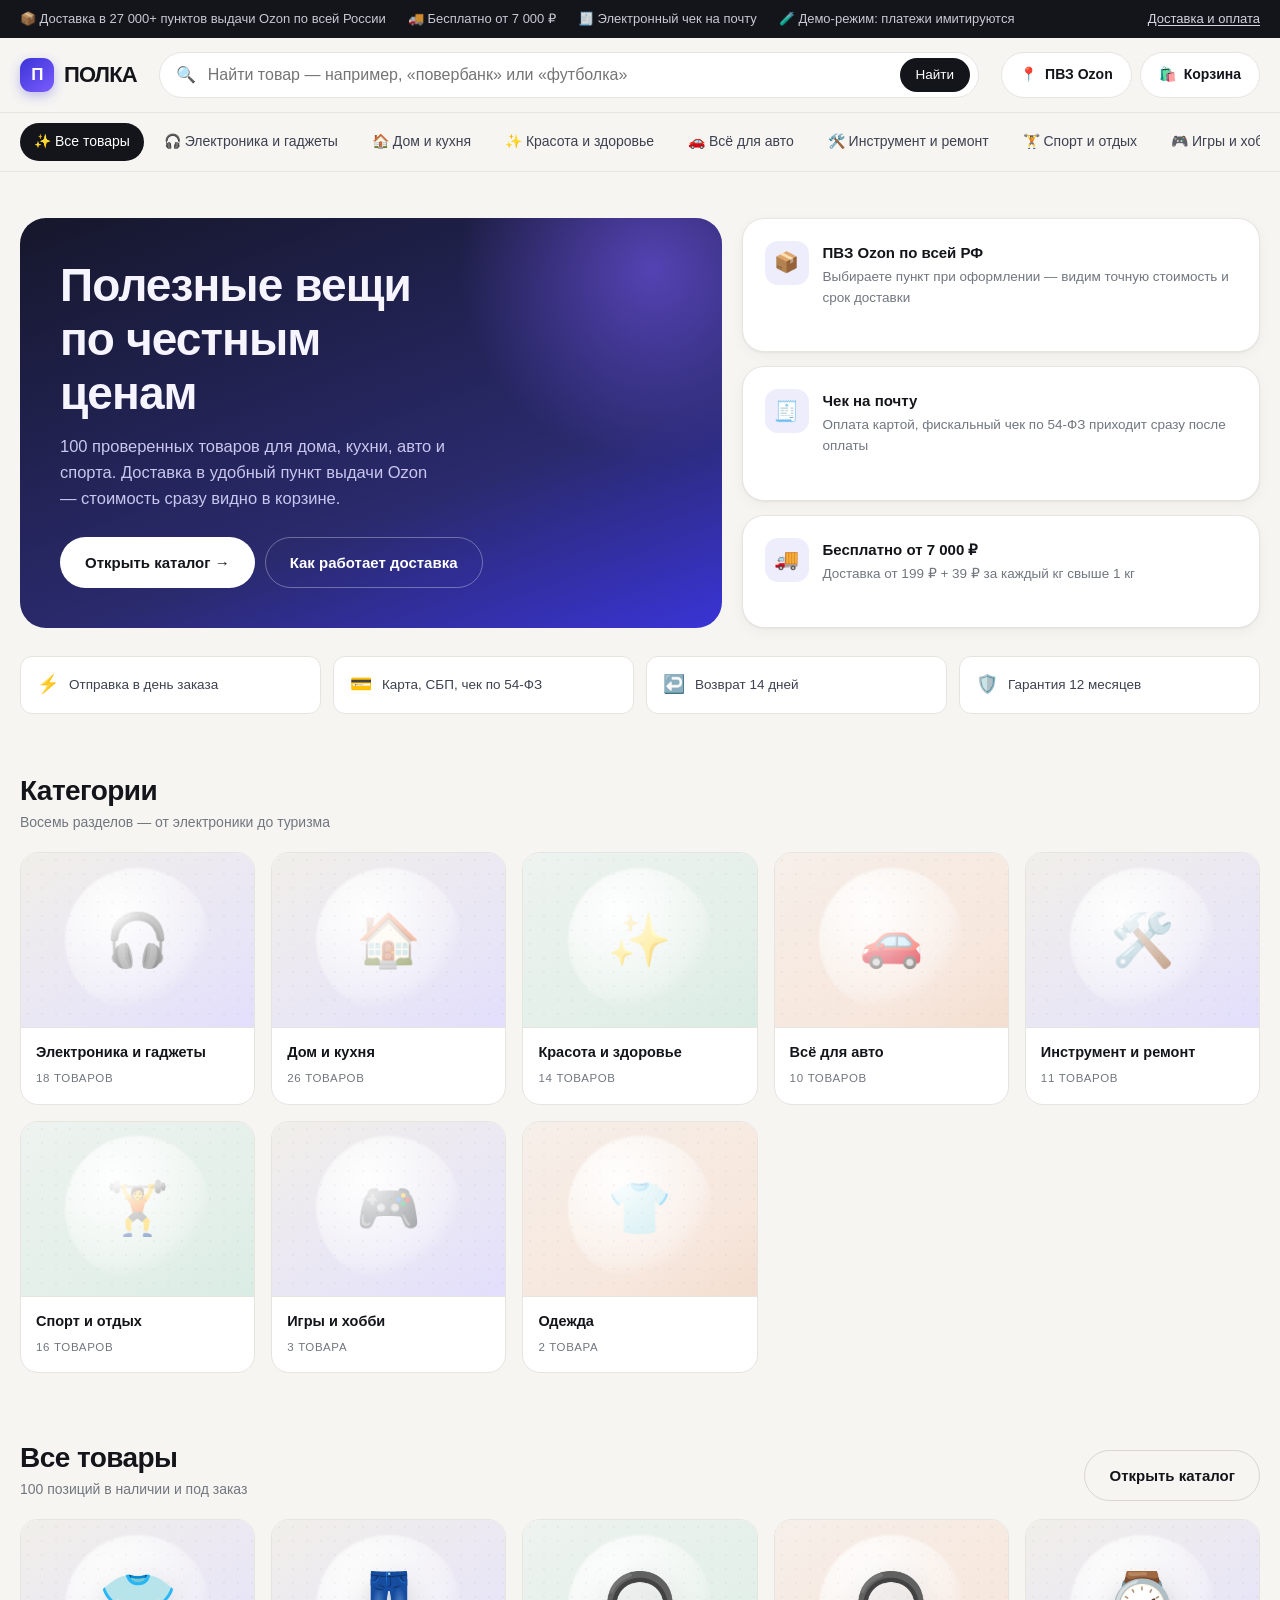
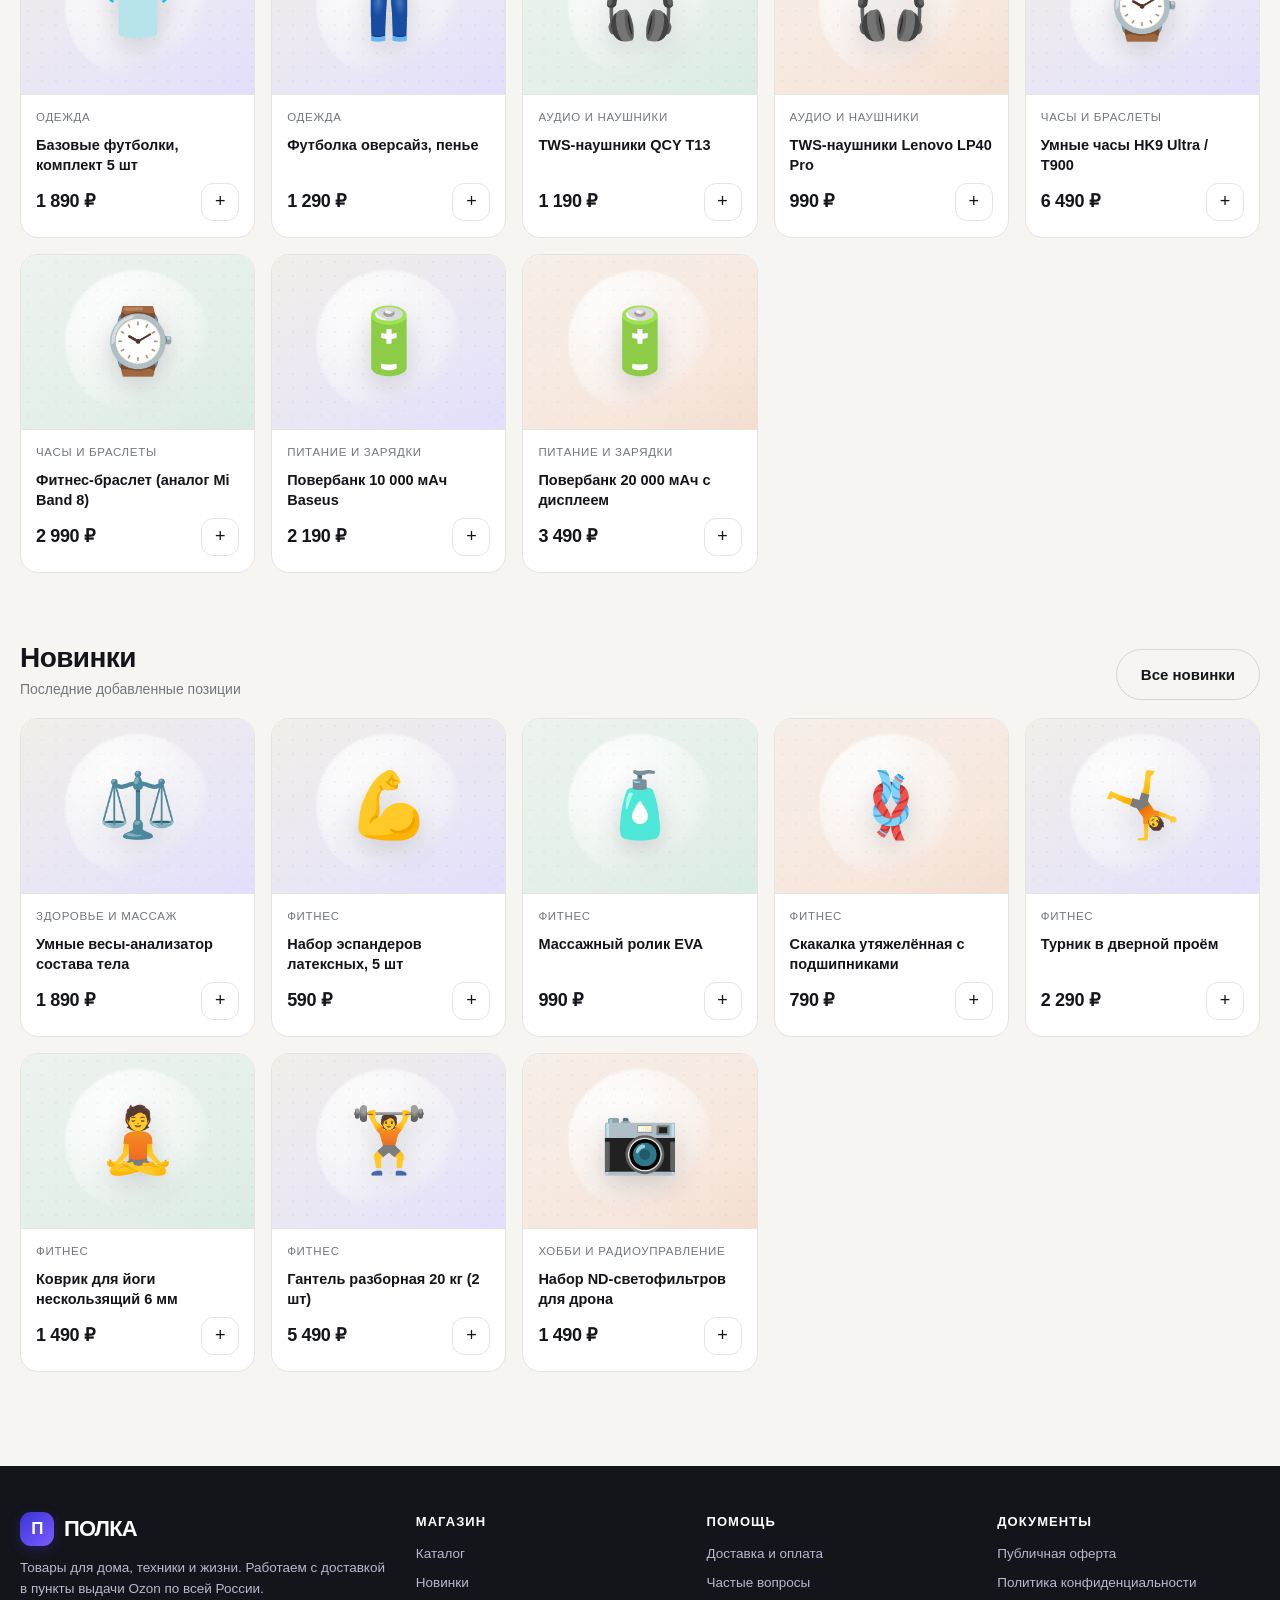
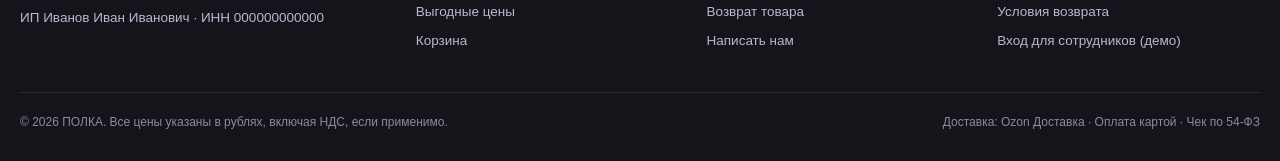
==== commit ab324a81: "Убраны скидки, рейтинги и бейджи; добавлен выбор размера; варианты логотипа" ====
--- a/docs/index.html
+++ b/docs/index.html
@@ -343,6 +343,18 @@
 .qty span { min-width: 34px; text-align: center; font-weight: 600; font-size: 15px; }
 .buy-row { display: flex; gap: 10px; align-items: center; flex-wrap: wrap; }
 .buy-row .btn { flex: 1; min-width: 190px; }
+.variant-block { margin-bottom: 16px; }
+.variant-label { font-size: 13.5px; color: var(--ink-2); margin-bottom: 9px; }
+.variant-label b { color: var(--ink); }
+.variant-list { display: flex; gap: 8px; flex-wrap: wrap; }
+.variant-btn {
+  min-width: 52px; padding: 10px 14px; border: 1px solid var(--line-2); background: var(--surface);
+  border-radius: 10px; font-size: 14px; font-weight: 550; transition: .15s;
+}
+.variant-btn:hover:not(:disabled) { border-color: var(--ink); }
+.variant-btn.active { background: var(--ink); border-color: var(--ink); color: #fff; }
+.variant-btn.disabled, .variant-btn:disabled { opacity: .35; cursor: not-allowed; text-decoration: line-through; }
+
 .deliv-note { display: flex; gap: 12px; align-items: flex-start; margin-top: 16px; padding-top: 16px; border-top: 1px dashed var(--line); font-size: 13.5px; color: var(--muted); }
 .deliv-note .e { font-size: 18px; }
 .desc-block { margin-top: 40px; display: grid; grid-template-columns: 1.4fr 1fr; gap: 28px; }
@@ -602,7 +614,7 @@
   };
   const CATALOG = Object.assign(
     { shop: SHOP, currency: '₽', delivery: TARIFF },
-    {"categories": [{"id": "tech", "title": "Электроника и гаджеты", "emoji": "🎧", "subcategories": ["audio", "wearables", "power", "periphery", "smart"]}, {"id": "home", "title": "Дом и кухня", "emoji": "🏠", "subcategories": ["kitchen-tech", "kitchen-acc", "house", "lighting", "pets"]}, {"id": "beauty", "title": "Красота и здоровье", "emoji": "✨", "subcategories": ["care", "health"]}, {"id": "auto", "title": "Всё для авто", "emoji": "🚗", "subcategories": ["auto-gadgets", "auto-care"]}, {"id": "tools", "title": "Инструмент и ремонт", "emoji": "🛠️", "subcategories": ["power-tools", "hand-tools", "measure"]}, {"id": "sport", "title": "Спорт и отдых", "emoji": "🏋️", "subcategories": ["fitness", "tourism"]}, {"id": "hobby", "title": "Игры и хобби", "emoji": "🎮", "subcategories": ["hobby"]}, {"id": "apparel", "title": "Одежда", "emoji": "👕", "subcategories": ["apparel"]}], "subcategories": {"audio": "Аудио и наушники", "wearables": "Часы и браслеты", "power": "Питание и зарядки", "periphery": "Компьютерная периферия", "smart": "Умный дом и безопасность", "kitchen-tech": "Техника для кухни", "kitchen-acc": "Кухонные аксессуары", "house": "Для дома и уборки", "lighting": "Свет и декор", "pets": "Питомцам", "care": "Уход и красота", "health": "Здоровье и массаж", "auto-gadgets": "Гаджеты в авто", "auto-care": "Уход за авто", "power-tools": "Электроинструмент", "hand-tools": "Ручной инструмент", "measure": "Измерения", "fitness": "Фитнес", "tourism": "Туризм и рыбалка", "hobby": "Хобби и радиоуправление", "apparel": "Одежда"}, "products": [{"id": 1, "slug": "futbolki-5", "name": "Базовые футболки, комплект 5 шт", "category": "apparel", "subcategory": "apparel", "price": 1890, "oldPrice": 2490, "emoji": "👕", "weight": 0.6, "description": "Пять базовых футболок из плотного хлопка 190 г/м² — основа гардероба на каждый день. Держат форму после стирок, не просвечивают и не растягиваются в вороте.", "features": ["100% хлопок, плотность 190 г/м²", "5 расцветок в комплекте", "Размеры S–3XL"], "stock": 100, "rating": 4.5, "reviews": 19, "badge": null}, {"id": 2, "slug": "futbolka-oversize", "name": "Футболка оверсайз, пенье", "category": "apparel", "subcategory": "apparel", "price": 1290, "oldPrice": 1590, "emoji": "👖", "weight": 0.3, "description": "Свободный крой оверсайз из мягкого хлопка пенье. Ткань приятна к телу, не линяет и почти не даёт усадку.", "features": ["Хлопок пенье, 220 г/м²", "Дроп-шолдер, спущенное плечо", "Стойкий крашеный пигмент"], "stock": 100, "rating": 4.6, "reviews": 26, "badge": null}, {"id": 3, "slug": "qcy-t13", "name": "TWS-наушники QCY T13", "category": "tech", "subcategory": "audio", "price": 1190, "oldPrice": 1590, "emoji": "🎧", "weight": 0.1, "description": "Лёгкие TWS-наушники с чистым звуком и стабильным Bluetooth 5.1. Кейс держит заряд до 40 часов, зарядка — через Type-C.", "features": ["Bluetooth 5.1, до 40 ч с кейсом", "Шумоподавление микрофона", "Защита от пота IPX4"], "stock": 100, "rating": 4.7, "reviews": 33, "badge": null}, {"id": 4, "slug": "lenovo-lp40", "name": "TWS-наушники Lenovo LP40 Pro", "category": "tech", "subcategory": "audio", "price": 990, "oldPrice": 1290, "emoji": "🎧", "weight": 0.1, "description": "Классические TWS-наушники с сенсорным управлением и полупрозрачным корпусом кейса. Удобная посадка и быстрая синхронизация.", "features": ["Сенсорное управление", "До 20 ч автономности", "Type-C зарядка"], "stock": 100, "rating": 4.8, "reviews": 40, "badge": null}, {"id": 5, "slug": "hk9-ultra", "name": "Умные часы HK9 Ultra / T900", "category": "tech", "subcategory": "wearables", "price": 6490, "oldPrice": 8900, "emoji": "⌚", "weight": 0.15, "description": "Часы в стиле классических смарт-часов: большой AMOLED-экран, звонки через динамик, десятки спортивных режимов и циферблатов.", "features": ["Экран 2.09\" AMOLED", "Звонки и уведомления", "Пульс, кислород, сон"], "stock": 100, "rating": 4.9, "reviews": 47, "badge": null}, {"id": 6, "slug": "fitness-band", "name": "Фитнес-браслет (аналог Mi Band 8)", "category": "tech", "subcategory": "wearables", "price": 2990, "oldPrice": 3990, "emoji": "⌚", "weight": 0.1, "description": "Лёгкий браслет с трекингом активности, пульсометром и сном. Сменные ремешки и до 14 дней работы от одного заряда.", "features": ["До 14 дней автономности", "Более 100 режимов спорта", "Влагозащита 5 ATM"], "stock": 100, "rating": 4.4, "reviews": 54, "badge": null}, {"id": 7, "slug": "powerbank-10000", "name": "Повербанк 10 000 мАч Baseus", "category": "tech", "subcategory": "power", "price": 2190, "oldPrice": 2790, "emoji": "🔋", "weight": 0.4, "description": "Компактный внешний аккумулятор с быстрой зарядкой 20 Вт. Помещается в карман и заряжает телефон дважды.", "features": ["Ёмкость 10 000 мАч", "Быстрая зарядка 20 Вт", "USB-C + USB-A"], "stock": 100, "rating": 4.5, "reviews": 61, "badge": null}, {"id": 8, "slug": "powerbank-20000", "name": "Повербанк 20 000 мАч с дисплеем", "category": "tech", "subcategory": "power", "price": 3490, "oldPrice": 4290, "emoji": "🔋", "weight": 0.6, "description": "Ёмкий повербанк с цифровым дисплеем и поддержкой PD 22.5 Вт. Хватит на несколько дней поездки.", "features": ["20 000 мАч, PD 22.5 Вт", "Дисплей заряда в процентах", "Два устройства одновременно"], "stock": 100, "rating": 4.6, "reviews": 68, "badge": null}, {"id": 9, "slug": "gan-65w", "name": "Зарядка GaN 65W (Baseus / Ugreen)", "category": "tech", "subcategory": "power", "price": 2690, "oldPrice": 3490, "emoji": "🔌", "weight": 0.25, "description": "Один адаптер для ноутбука, телефона и наушников. Технология GaN делает блок компактным и холодным под нагрузкой.", "features": ["Мощность 65 Вт", "3 порта: 2× Type-C + USB-A", "Складные вилки"], "stock": 100, "rating": 4.7, "reviews": 75, "badge": "Хит"}, {"id": 10, "slug": "cable-usbc-100w", "name": "Кабель USB-C 100W в оплётке", "category": "tech", "subcategory": "power", "price": 390, "oldPrice": 590, "emoji": "🔗", "weight": 0.05, "description": "Прочный кабель с нейлоновой оплёткой для зарядки 100 Вт и передачи данных. Живёт заметно дольше обычных.", "features": ["Зарядка до 100 Вт", "Нейлоновая оплётка", "Длина 1 м"], "stock": 100, "rating": 4.8, "reviews": 82, "badge": null}, {"id": 11, "slug": "keyboard-87", "name": "Механическая клавиатура 87 клавиш hot-swap", "category": "tech", "subcategory": "periphery", "price": 4990, "oldPrice": 6490, "emoji": "⌨️", "weight": 1.0, "description": "Компактная TKL-клавиатура с поддержкой hot-swap: меняйте переключатели без паяльника. Подсветка и три режима подключения.", "features": ["Hot-swap сокеты", "Bluetooth + 2.4 ГГц + провод", "RGB-подсветка"], "stock": 100, "rating": 4.9, "reviews": 89, "badge": "Новинка"}, {"id": 12, "slug": "mouse-vertical", "name": "Мышь беспроводная вертикальная", "category": "tech", "subcategory": "periphery", "price": 1590, "oldPrice": 2190, "emoji": "🖱️", "weight": 0.15, "description": "Вертикальная мышь снижает нагрузку на запястье при долгой работе. Бесшумные кнопки и точный сенсор.", "features": ["Угол наклона 57°", "Тихие клики", "Bluetooth + USB-приёмник"], "stock": 100, "rating": 4.4, "reviews": 96, "badge": null}, {"id": 13, "slug": "webcam-1080p", "name": "Веб-камера 1080p с микрофоном", "category": "tech", "subcategory": "periphery", "price": 1890, "oldPrice": 2590, "emoji": "📷", "weight": 0.2, "description": "Камера для созвонов и стримов: чёткая картинка Full HD и встроенный микрофон с шумоподавлением.", "features": ["Full HD 1080p, 30 fps", "Встроенный микрофон", "Клипса и штативное гнездо"], "stock": 100, "rating": 4.5, "reviews": 103, "badge": null}, {"id": 14, "slug": "lavalier-2", "name": "Микрофон-петличка беспроводной, 2 шт", "category": "tech", "subcategory": "audio", "price": 3190, "oldPrice": 3990, "emoji": "🎤", "weight": 0.2, "description": "Двойной комплект петличек с кейсом-зарядкой: записывайте интервью и видео вдвоём без проводов.", "features": ["2 передатчика + приёмник", "Дальность до 20 м", "Кейс с зарядкой"], "stock": 100, "rating": 4.6, "reviews": 110, "badge": null}, {"id": 15, "slug": "bt-speaker", "name": "Портативная Bluetooth-колонка 10W", "category": "tech", "subcategory": "audio", "price": 1590, "oldPrice": 2190, "emoji": "🔊", "weight": 0.5, "description": "Громкая компактная колонка с плотным басом и защитой от брызг. Хорошо звучит на улице и в душе.", "features": ["10 Вт, насыщенный бас", "IPX6", "До 12 часов работы"], "stock": 100, "rating": 4.7, "reviews": 117, "badge": null}, {"id": 16, "slug": "headphones-anc", "name": "Наушники накладные с ANC (OEM)", "category": "tech", "subcategory": "audio", "price": 4590, "oldPrice": 5990, "emoji": "🎧", "weight": 0.4, "description": "Накладные наушники с активным шумоподавлением и мягкими амбушюрами. Комфортны в дороге и в офисе.", "features": ["Активное шумоподавление", "До 40 часов работы", "Режим прозрачности"], "stock": 100, "rating": 4.8, "reviews": 124, "badge": null}, {"id": 17, "slug": "robot-vacuum", "name": "Робот-пылесос (аналог Mijia)", "category": "home", "subcategory": "house", "price": 39900, "oldPrice": 49900, "emoji": "🤖", "weight": 5.0, "description": "Робот-пылесос с навигацией и влажной уборкой: строит карту, обходит препятствия и убирает по расписанию из приложения.", "features": ["Навигация по карте", "Сухая и влажная уборка", "Управление из приложения"], "stock": 100, "rating": 4.9, "reviews": 131, "badge": null}, {"id": 18, "slug": "car-compressor", "name": "Автомобильный компрессор цифровой", "category": "auto", "subcategory": "auto-care", "price": 3290, "oldPrice": 3990, "emoji": "🌬️", "weight": 1.2, "description": "Цифровой компрессор с автоблокировкой по заданному давлению. Накачивает колесо за пару минут.", "features": ["Автостоп по давлению", "Давление до 150 PSI", "Фонарь + сумка в комплекте"], "stock": 100, "rating": 4.4, "reviews": 138, "badge": "Хит"}, {"id": 19, "slug": "massage-gun", "name": "Массажный пистолет для мышц", "category": "beauty", "subcategory": "health", "price": 3990, "oldPrice": 4990, "emoji": "💪", "weight": 1.0, "description": "Перкуссионный массажёр с 6 насадками для глубокой проработки мышц после тренировок.", "features": ["6 сменных насадок", "4 скорости", "Тихий мотор, до 6 часов"], "stock": 100, "rating": 4.5, "reviews": 145, "badge": null}, {"id": 20, "slug": "neck-massager", "name": "Массажёр для шеи EMS", "category": "beauty", "subcategory": "health", "price": 2490, "oldPrice": 3190, "emoji": "🧘", "weight": 0.4, "description": "Мягкий массажёр на шею и плечи с прогревом и импульсной стимуляцией мышц. 15 минут — и шея расслаблена.", "features": ["Электростимуляция + прогрев", "15 режимов", "Аккумулятор, USB-зарядка"], "stock": 100, "rating": 4.6, "reviews": 152, "badge": null}, {"id": 21, "slug": "shoe-dryer", "name": "Сушилка для обуви с УФ-лампой", "category": "home", "subcategory": "house", "price": 1390, "oldPrice": 1790, "emoji": "👟", "weight": 0.8, "description": "Сушит и обеззараживает обувь за ночь: тёплый воздух убирает влагу, УФ-лампа — бактерии и запах.", "features": ["УФ-обеззараживание", "Быстрый нагрев", "Подходит для любых материалов"], "stock": 100, "rating": 4.7, "reviews": 159, "badge": null}, {"id": 22, "slug": "car-air-purifier", "name": "Очиститель воздуха для авто", "category": "auto", "subcategory": "auto-care", "price": 2590, "oldPrice": 3290, "emoji": "🍃", "weight": 0.5, "description": "Компактный очиститель с HEPA-фильтром и ионизацией. Убирает запахи, пыль и аллергены в салоне.", "features": ["HEPA + угольный фильтр", "Ионизация воздуха", "Тихой режим ночью"], "stock": 100, "rating": 4.8, "reviews": 166, "badge": "Новинка"}, {"id": 23, "slug": "star-projector", "name": "Лампа-проектор звёздного неба", "category": "home", "subcategory": "lighting", "price": 1990, "oldPrice": 2590, "emoji": "🌌", "weight": 0.4, "description": "Проектор с галактикой и звёздами на стенах и потолке. Регулируемая яркость и поворотная голова.", "features": ["Режимы звёзд и туманности", "Пульт ДУ", "Таймер автовыключения"], "stock": 100, "rating": 4.9, "reviews": 173, "badge": null}, {"id": 24, "slug": "night-light", "name": "Ночник-маячок LED", "category": "home", "subcategory": "lighting", "price": 690, "oldPrice": 990, "emoji": "💡", "weight": 0.2, "description": "Мягкий ночник с тёплым свечением и плавной регулировкой. Не бьёт в глаза и не мешает сну.", "features": ["Тёплый свет 3000K", "Плавная регулировка", "Питание от USB"], "stock": 100, "rating": 4.4, "reviews": 180, "badge": null}, {"id": 25, "slug": "garland-moon", "name": "Гирлянда «луна на проводе»", "category": "home", "subcategory": "lighting", "price": 590, "oldPrice": 890, "emoji": "🌙", "weight": 0.2, "description": "Гирлянда из светящихся лун для декора комнаты, окна или фотосессии. Тёплое рассеянное свечение.", "features": ["2 метра, 10 лун", "Тёплый свет", "Питание от батареек/USB"], "stock": 100, "rating": 4.5, "reviews": 187, "badge": null}, {"id": 26, "slug": "smart-bulb", "name": "Умная лампочка E27 Wi-Fi Tuya", "category": "tech", "subcategory": "smart", "price": 890, "oldPrice": 1190, "emoji": "💡", "weight": 0.1, "description": "Лампочка с 16 млн цветов и управлением со смартфона. Работает по расписанию и сценариям умного дома.", "features": ["16 млн цветов", "Управление из приложения", "Совместима с Алисой"], "stock": 100, "rating": 4.6, "reviews": 194, "badge": null}, {"id": 27, "slug": "led-strip", "name": "LED-лента 5 м RGB с пультом", "category": "home", "subcategory": "lighting", "price": 1090, "oldPrice": 1490, "emoji": "🎇", "weight": 0.4, "description": "Самоклеящаяся лента для подсветки стен, мебели и монитора. Пульт, режимы и плавные переходы.", "features": ["5 метров, 16 цветов", "Пульт + режимы", "Клейкая основа 3M"], "stock": 100, "rating": 4.7, "reviews": 201, "badge": "Хит"}, {"id": 28, "slug": "wifi-camera", "name": "Камера Wi-Fi 360°", "category": "tech", "subcategory": "smart", "price": 4490, "oldPrice": 5590, "emoji": "📹", "weight": 0.5, "description": "Поворотная камера с ночным видением и записью на карту памяти. Следите за домом из любой точки.", "features": ["Поворот 355°, наклон 90°", "Ночная съёмка", "Двусторонняя связь"], "stock": 100, "rating": 4.8, "reviews": 208, "badge": null}, {"id": 29, "slug": "leak-sensor", "name": "Датчик протечки воды Tuya", "category": "tech", "subcategory": "smart", "price": 890, "oldPrice": 1190, "emoji": "💧", "weight": 0.1, "description": "Компактный датчик подаст сигнал на телефон при первой капле. Спасёт от затопления соседей.", "features": ["Уведомление на телефон", "Батарейка до 2 лет", "Работает с Tuya/Smart Life"], "stock": 100, "rating": 4.9, "reviews": 215, "badge": null}, {"id": 30, "slug": "smart-plug", "name": "Умная розетка Wi-Fi", "category": "tech", "subcategory": "smart", "price": 890, "oldPrice": 1190, "emoji": "🔌", "weight": 0.1, "description": "Розетка с таймером и учётом потребления. Отключайте утюг или ёлку голосом.", "features": ["Таймер и расписание", "До 16 А / 3680 Вт", "Голосовое управление"], "stock": 100, "rating": 4.4, "reviews": 222, "badge": null}, {"id": 31, "slug": "floor-scale", "name": "Весы напольные электронные", "category": "home", "subcategory": "house", "price": 890, "oldPrice": 1290, "emoji": "⚖️", "weight": 1.2, "description": "Точные весы с закалённым стеклом и крупным экраном. Шаг 100 г, память взвешиваний.", "features": ["До 180 кг, шаг 100 г", "Закалённое стекло", "Автовключение"], "stock": 100, "rating": 4.5, "reviews": 229, "badge": null}, {"id": 32, "slug": "kitchen-scale", "name": "Кухонные весы 10 кг", "category": "home", "subcategory": "kitchen-acc", "price": 590, "oldPrice": 890, "emoji": "⚖️", "weight": 0.5, "description": "Плоские кухонные весы с обнулением тары и переключением единиц. Помещаются в ящик.", "features": ["До 10 кг, точность 1 г", "Функция тары", "Питание от батареек"], "stock": 100, "rating": 4.6, "reviews": 236, "badge": null}, {"id": 33, "slug": "kitchen-thermometer", "name": "Кухонный термометр цифровой", "category": "home", "subcategory": "kitchen-acc", "price": 590, "oldPrice": 890, "emoji": "🌡️", "weight": 0.1, "description": "Мгновенный замер температуры мяса, воды и духовки. Больше никаких «на глаз».", "features": ["Замер за 2–3 секунды", "-50…+300 °C", "Складной щуп"], "stock": 100, "rating": 4.7, "reviews": 243, "badge": "Новинка"}, {"id": 34, "slug": "folding-bowl", "name": "Складная кухонная раковина-миска", "category": "home", "subcategory": "kitchen-acc", "price": 1190, "oldPrice": 1590, "emoji": "🚿", "weight": 0.3, "description": "Силиконовая миска-раковина для мытья овощей, фруктов и посуды на даче и в походе.", "features": ["Складывается до 3 см", "Пищевой силикон", "Дренажное отверстие"], "stock": 100, "rating": 4.8, "reviews": 250, "badge": null}, {"id": 35, "slug": "mug-print", "name": "Чашка с принтом (games / anime)", "category": "home", "subcategory": "kitchen-acc", "price": 490, "oldPrice": 690, "emoji": "☕", "weight": 0.4, "description": "Керамическая кружка 330 мл с ярким принтом, который не стирается в посудомойке.", "features": ["330 мл, керамика", "Стойкий принт", "Можно в посудомойку"], "stock": 100, "rating": 4.9, "reviews": 17, "badge": null}, {"id": 36, "slug": "thermal-mug", "name": "Термокружка с дисплеем температуры", "category": "home", "subcategory": "kitchen-acc", "price": 1890, "oldPrice": 2490, "emoji": "🥤", "weight": 0.4, "description": "Термокружка показывает температуру напитка на крышке. Держит тепло до 6 часов.", "features": ["Дисплей на крышке", "Держит тепло 6 часов", "500 мл, нержавеющая сталь"], "stock": 100, "rating": 4.4, "reviews": 24, "badge": "Хит"}, {"id": 37, "slug": "thermos-1l", "name": "Бутылка-термос 1 л с трубочкой", "category": "home", "subcategory": "kitchen-acc", "price": 1590, "oldPrice": 2190, "emoji": "🍶", "weight": 0.5, "description": "Спортивная бутылка с трубочкой и вакуумной колбой. Холодная вода остаётся холодной весь день.", "features": ["1 л, вакуумная колба", "Трубочка + крышка", "Не протекает в сумке"], "stock": 100, "rating": 4.5, "reviews": 31, "badge": null}, {"id": 38, "slug": "coffee-grinder", "name": "Кофемолка электрическая жерновая", "category": "home", "subcategory": "kitchen-tech", "price": 7490, "oldPrice": 8990, "emoji": "☕", "weight": 1.5, "description": "Жерновая кофемолка с регулировкой помола — от эспрессо до френч-пресса. Кофе не перегревается.", "features": ["Жернова из нержавеющей стали", "30 ступеней помола", "Съёмный бункер"], "stock": 100, "rating": 4.6, "reviews": 38, "badge": null}, {"id": 39, "slug": "air-fryer", "name": "Аэрогриль 5 л (OEM)", "category": "home", "subcategory": "kitchen-tech", "price": 13900, "oldPrice": 17900, "emoji": "🍗", "weight": 6.0, "description": "Хрустящая корочка без литра масла: 5 литров, 8 программ и корзина с антипригарным покрытием.", "features": ["Объём 5 л", "8 автоматических программ", "Таймер 60 минут"], "stock": 100, "rating": 4.7, "reviews": 45, "badge": null}, {"id": 40, "slug": "multicooker", "name": "Мультиварка-скороварка 6 л", "category": "home", "subcategory": "kitchen-tech", "price": 10900, "oldPrice": 13900, "emoji": "🍲", "weight": 5.0, "description": "Скороварка с 12 режимами: суп, каша, тушение и йогурт. Готовит под давлением в 2–3 раза быстрее.", "features": ["6 л, 12 программ", "Готовка под давлением", "Отложенный старт"], "stock": 100, "rating": 4.8, "reviews": 52, "badge": null}, {"id": 41, "slug": "drip-coffee", "name": "Капельная кофеварка", "category": "home", "subcategory": "kitchen-tech", "price": 4490, "oldPrice": 5590, "emoji": "☕", "weight": 2.0, "description": "Кофеварка на 6 чашек с блокировкой капли и подогревом. Просто, надёжно, без капсул.", "features": ["6 чашек за раз", "Антикапельная система", "Съёмный фильтр"], "stock": 100, "rating": 4.9, "reviews": 59, "badge": null}, {"id": 42, "slug": "usb-blender", "name": "Блендер-стакан портативный USB", "category": "home", "subcategory": "kitchen-tech", "price": 1490, "oldPrice": 1990, "emoji": "🥤", "weight": 0.6, "description": "Персональный блендер для смузи: заряжается от USB-C и помещается в рюкзак.", "features": ["500 мл, 6 ножей", "Зарядка USB-C", "Работает от аккумулятора"], "stock": 100, "rating": 4.4, "reviews": 66, "badge": null}, {"id": 43, "slug": "smart-kettle", "name": "Чайник с дисплеем температуры 1.7 л", "category": "home", "subcategory": "kitchen-tech", "price": 3290, "oldPrice": 4290, "emoji": "🫖", "weight": 1.5, "description": "Чайник показывает реальную температуру и держит её до 2 часов. Пять режимов под чай, кофе и детские смеси.", "features": ["Дисплей на корпусе", "Терморегулятор 40–100 °C", "1.7 л, сталь + стекло"], "stock": 100, "rating": 4.5, "reviews": 73, "badge": null}, {"id": 44, "slug": "induction-cooker", "name": "Индукционная плита портативная", "category": "home", "subcategory": "kitchen-tech", "price": 5490, "oldPrice": 6990, "emoji": "🍳", "weight": 2.5, "description": "Одноконфорочная индукционная плита для дачи и маленькой кухни. Нагрев быстрее электрической.", "features": ["Мощность 2000 Вт", "9 уровней нагрева", "Защита от перегрева"], "stock": 100, "rating": 4.6, "reviews": 80, "badge": "Новинка"}, {"id": 45, "slug": "glass-containers", "name": "Набор стеклянных контейнеров, 3 шт", "category": "home", "subcategory": "kitchen-acc", "price": 2490, "oldPrice": 3190, "emoji": "🍱", "weight": 2.0, "description": "Контейнеры из закалённого стекла с герметичными крышками. В духовку, микроволновку и морозилку.", "features": ["3 объёма в наборе", "Герметичные крышки", "Духовка и СВЧ"], "stock": 100, "rating": 4.7, "reviews": 87, "badge": "Хит"}, {"id": 46, "slug": "vacuum-sealer", "name": "Вакууматор для продуктов + 20 пакетов", "category": "home", "subcategory": "kitchen-tech", "price": 3290, "oldPrice": 3990, "emoji": "🥫", "weight": 1.5, "description": "Вакуумная упаковка сохраняет продукты в 3–5 раз дольше. Идеально для заморозки и су-вида.", "features": ["20 пакетов в комплекте", "Режим сухих и влажных", "Встроенный резак"], "stock": 100, "rating": 4.8, "reviews": 94, "badge": null}, {"id": 47, "slug": "vegetable-cutter", "name": "Овощерезка многофункциональная", "category": "home", "subcategory": "kitchen-acc", "price": 1090, "oldPrice": 1490, "emoji": "🥕", "weight": 0.8, "description": "Ручная овощерезка с 5 насадками: соломка, кубики, ломтики. Экономит время на готовке.", "features": ["5 сменных насадок", "Контейнер с крышкой", "Безопасный толкатель"], "stock": 100, "rating": 4.9, "reviews": 101, "badge": null}, {"id": 48, "slug": "faucet-filter", "name": "Кран-фильтр на смеситель", "category": "home", "subcategory": "house", "price": 1190, "oldPrice": 1590, "emoji": "🚰", "weight": 0.4, "description": "Насадка с угольным фильтром очищает воду от хлора и ржавчины. Три режима напора.", "features": ["3 режима потока", "Сменный картридж", "Универсальное крепление"], "stock": 100, "rating": 4.4, "reviews": 108, "badge": null}, {"id": 49, "slug": "steam-cleaner", "name": "Пароочиститель ручной", "category": "home", "subcategory": "house", "price": 4490, "oldPrice": 5590, "emoji": "♨️", "weight": 1.5, "description": "Моющий пар для плиты, швов, вытяжки и штор. Убирает жир без химии.", "features": ["Давление 3.5 бар", "9 аксессуаров", "Нагрев за 30 секунд"], "stock": 100, "rating": 4.5, "reviews": 115, "badge": null}, {"id": 50, "slug": "acupressure-mat", "name": "Аппликатор-коврик", "category": "beauty", "subcategory": "health", "price": 1090, "oldPrice": 1490, "emoji": "🧩", "weight": 1.5, "description": "Коврик с игольчатым аппликатором для спины и шеи. Снимает напряжение после рабочего дня.", "features": ["Коврик + подушка", "Иглы из нержавеющей стали", "Съёмный чехол"], "stock": 100, "rating": 4.6, "reviews": 122, "badge": null}, {"id": 51, "slug": "electric-toothbrush", "name": "Электрическая зубная щётка с насадками", "category": "beauty", "subcategory": "care", "price": 2190, "oldPrice": 2990, "emoji": "🪥", "weight": 0.3, "description": "Звуковая щётка с таймером и 5 режимами очистки. В комплекте 3 насадки и дорожный кейс.", "features": ["Звуковая чистка 40 000 движ/мин", "3 насадки + кейс", "Месяц работы от заряда"], "stock": 100, "rating": 4.7, "reviews": 129, "badge": null}, {"id": 52, "slug": "irrigator", "name": "Ирригатор портативный", "category": "beauty", "subcategory": "care", "price": 3490, "oldPrice": 4290, "emoji": "💦", "weight": 0.6, "description": "Ирригатор вычищает остатки еды там, где не достаёт щётка. Три режима и складной резервуар.", "features": ["3 режима струи", "300 мл резервуар", "IPX7, зарядка USB-C"], "stock": 100, "rating": 4.8, "reviews": 136, "badge": null}, {"id": 53, "slug": "shaver-3head", "name": "Электробритва 3-головая (OEM)", "category": "beauty", "subcategory": "care", "price": 3490, "oldPrice": 4290, "emoji": "🪒", "weight": 0.4, "description": "Три плавающие головки повторяют контуры лица. Бреет сухо и с пеной, чистится под водой.", "features": ["3 плавающие головки", "Корпус IPX7", "До 60 минут работы"], "stock": 100, "rating": 4.9, "reviews": 143, "badge": null}, {"id": 54, "slug": "nose-trimmer", "name": "Триммер для носа и ушей", "category": "beauty", "subcategory": "care", "price": 1090, "oldPrice": 1490, "emoji": "✂️", "weight": 0.2, "description": "Аккуратный триммер с защитой от выдёргивания волос. Промывается водой.", "features": ["Двусторонняя насадка", "Тихой мотор", "Батарейка в комплекте"], "stock": 100, "rating": 4.4, "reviews": 150, "badge": "Хит"}, {"id": 55, "slug": "hair-styler-5in1", "name": "Фен-стайлер 5 в 1 (аналог Airwrap)", "category": "beauty", "subcategory": "care", "price": 9900, "oldPrice": 12900, "emoji": "💇", "weight": 1.2, "description": "Один прибор — фен, круглая щётка, локоны и сушка с эффектом Кубка. Меньше тепла — меньше вреда.", "features": ["5 насадок в комплекте", "Ионизация, без пересушивания", "3 уровня температуры"], "stock": 100, "rating": 4.5, "reviews": 157, "badge": "Новинка"}, {"id": 56, "slug": "hair-straightener", "name": "Выпрямитель волос керамический", "category": "beauty", "subcategory": "care", "price": 1890, "oldPrice": 2590, "emoji": "💇", "weight": 0.5, "description": "Керамические пластины равномерно прогреваются и скользят без натяжения. Быстрый нагрев за 30 секунд.", "features": ["Пластины 25 мм", "Нагрев до 230 °C", "Индикатор и автоотключение"], "stock": 100, "rating": 4.6, "reviews": 164, "badge": null}, {"id": 57, "slug": "manicure-kit", "name": "Маникюрный набор электрический", "category": "beauty", "subcategory": "care", "price": 2490, "oldPrice": 3190, "emoji": "💅", "weight": 0.6, "description": "Аппарат для маникюра с набором фрез и регулировкой скорости. Всё для аккуратных ногтей дома.", "features": ["6 фрез + сумка", "Регулировка 0–20 000 об/мин", "Тихий мотор"], "stock": 100, "rating": 4.7, "reviews": 171, "badge": null}, {"id": 58, "slug": "nail-lamp-48w", "name": "LED-лампа для маникюра 48W", "category": "beauty", "subcategory": "care", "price": 1590, "oldPrice": 2190, "emoji": "💡", "weight": 0.8, "description": "UV/LED-лампа для сушки гель-лака. 48 Вт и режим безболезненной сушки для тонких ногтей.", "features": ["48 Вт, 36 LED", "Таймер 10/30/60 с", "Съёмный поддон"], "stock": 100, "rating": 4.8, "reviews": 178, "badge": null}, {"id": 59, "slug": "gel-polish-set", "name": "Гель-лаки, набор 6 шт", "category": "beauty", "subcategory": "care", "price": 1590, "oldPrice": 2090, "emoji": "💅", "weight": 0.3, "description": "Шесть базовых оттенков гель-лака с плотным пигментом. Носятся до трёх недель без сколов.", "features": ["6 оттенков 8 мл", "Плотное покрытие", "Без резкого запаха"], "stock": 100, "rating": 4.9, "reviews": 185, "badge": null}, {"id": 60, "slug": "car-perfume", "name": "Парфюмер-дозатор для шкафа / авто", "category": "auto", "subcategory": "auto-gadgets", "price": 690, "oldPrice": 990, "emoji": "🌸", "weight": 0.2, "description": "Ароматизатор с регулируемой интенсивностью. Три сменных аромата в комплекте.", "features": ["3 аромата в наборе", "Регулировка интенсивности", "Крепление в дефлектор"], "stock": 100, "rating": 4.4, "reviews": 192, "badge": null}, {"id": 61, "slug": "manicure-machine", "name": "Аппарат для маникюра бытовой", "category": "beauty", "subcategory": "care", "price": 2990, "oldPrice": 3990, "emoji": "💅", "weight": 0.7, "description": "Компактный аппарат для домашнего маникюра и педикюра. Держатель для фрез и LED-подсветка.", "features": ["Плавный ход, без вибраций", "Подсветка рабочей зоны", "Держатель на 6 фрез"], "stock": 100, "rating": 4.5, "reviews": 199, "badge": null}, {"id": 62, "slug": "car-phone-mount", "name": "Держатель для телефона в авто с автозажимом", "category": "auto", "subcategory": "auto-gadgets", "price": 690, "oldPrice": 990, "emoji": "📱", "weight": 0.2, "description": "Автозажим фиксирует телефон одной рукой при касании. Держится в дефлекторе крепко.", "features": ["Автозажим", "Вращение 360°", "Подходит для чехлов"], "stock": 100, "rating": 4.6, "reviews": 206, "badge": null}, {"id": 63, "slug": "seat-massager", "name": "Компрессор для сиденья с массажем", "category": "auto", "subcategory": "auto-gadgets", "price": 4490, "oldPrice": 5590, "emoji": "💆", "weight": 1.2, "description": "Массажная накидка с компрессией и прогревом для водительского сиденья. Дорога проходит легче.", "features": ["Массаж + прогрев", "Питание 12 В", "Таймер 15/30 минут"], "stock": 100, "rating": 4.7, "reviews": 213, "badge": "Хит"}, {"id": 64, "slug": "dashcam-2k", "name": "Видеорегистратор 2K с камерой заднего вида", "category": "auto", "subcategory": "auto-gadgets", "price": 7490, "oldPrice": 8990, "emoji": "🎥", "weight": 0.6, "description": "Двойная съёмка 2K + Full HD, ночная запись и парковочный режим. Карта 32 ГБ в комплекте.", "features": ["2K передняя + FHD задняя", "Ночная съёмка", "G-сенсор и парковка"], "stock": 100, "rating": 4.8, "reviews": 220, "badge": null}, {"id": 65, "slug": "qi-holder", "name": "Держатель с зарядкой Qi 15W", "category": "auto", "subcategory": "auto-gadgets", "price": 2490, "oldPrice": 3190, "emoji": "🔌", "weight": 0.3, "description": "Держатель с беспроводной зарядкой 15 Вт и автозажимом. Телефон заряжается по пути на работу.", "features": ["15 Вт беспроводная зарядка", "Автозажим", "Моторный механизм"], "stock": 100, "rating": 4.9, "reviews": 227, "badge": null}, {"id": 66, "slug": "glass-heater", "name": "Обогреватель-размораживатель лобового стекла", "category": "auto", "subcategory": "auto-care", "price": 1890, "oldPrice": 2490, "emoji": "🔥", "weight": 0.5, "description": "Быстро снимает лёд и запотевание с лобового стекла и зеркал. Питается от прикуривателя.", "features": ["Разморозка за 2 минуты", "Поворотная насадка", "Питание 12 В"], "stock": 100, "rating": 4.4, "reviews": 234, "badge": "Новинка"}, {"id": 67, "slug": "aquarium-filter", "name": "Аквариумный фильтр с насосом", "category": "home", "subcategory": "pets", "price": 1190, "oldPrice": 1590, "emoji": "🐠", "weight": 0.6, "description": "Внутренний фильтр с аэрацией для аквариумов до 100 л. Регулировка потока и тихая работа.", "features": ["До 100 л", "Аэрация + фильтрация", "Регулировка напора"], "stock": 100, "rating": 4.5, "reviews": 241, "badge": null}, {"id": 68, "slug": "pressure-washer-nozzle", "name": "Насадка-распылитель для мойки высокого давления", "category": "auto", "subcategory": "auto-care", "price": 2990, "oldPrice": 3790, "emoji": "💦", "weight": 0.5, "description": "Пенная насадка и турбо-форсунка для мойки Karcher-совместимых пистолетов.", "features": ["Пенный бачок 1 л", "Турбо-форсунка", "Быстросъёмный разъём"], "stock": 100, "rating": 4.6, "reviews": 248, "badge": null}, {"id": 69, "slug": "car-vacuum", "name": "Портативный ручной пылесос для авто", "category": "auto", "subcategory": "auto-care", "price": 3490, "oldPrice": 4290, "emoji": "🧹", "weight": 0.8, "description": "Мощный аккумуляторный пылесос для салона. Насадки для щелей и текстиля в комплекте.", "features": ["Разрежение 15 000 Па", "3 насадки", "До 30 минут работы"], "stock": 100, "rating": 4.7, "reviews": 15, "badge": null}, {"id": 70, "slug": "tool-set-46", "name": "Набор инструментов 46 предметов", "category": "tools", "subcategory": "hand-tools", "price": 3290, "oldPrice": 3990, "emoji": "🧰", "weight": 3.5, "description": "Набор ключей, бит и головок в прочном кейсе. Закрывает почти все бытовые задачи.", "features": ["46 предметов, хром-ванадий", "Кейс с фиксацией", "Трещотка 1/4\""], "stock": 100, "rating": 4.8, "reviews": 22, "badge": null}, {"id": 71, "slug": "screwdriver-12v", "name": "Шуруповёрт 12V с двумя батареями", "category": "tools", "subcategory": "power-tools", "price": 6990, "oldPrice": 8490, "emoji": "🔧", "weight": 2.0, "description": "Компактный шуруповёрт с двумя аккумуляторами и зарядкой. Сверлит бетон и дерево.", "features": ["2 АКБ по 2.0 А·ч", "Два режима, 18 ступеней", "LED-подсветка"], "stock": 100, "rating": 4.9, "reviews": 29, "badge": null}, {"id": 72, "slug": "bits-set-30", "name": "Набор бит PZ/PH/Torx, 30 шт", "category": "tools", "subcategory": "hand-tools", "price": 890, "oldPrice": 1190, "emoji": "🪛", "weight": 0.3, "description": "Закалённые биты с магнитным держателем. Не слизываются на первом же саморезе.", "features": ["30 бит S2", "Магнитный держатель", "Органайзер в кейсе"], "stock": 100, "rating": 4.4, "reviews": 36, "badge": "Хит"}, {"id": 73, "slug": "laser-level", "name": "Лазерный уровень-проектор крест", "category": "tools", "subcategory": "measure", "price": 3490, "oldPrice": 4290, "emoji": "📐", "weight": 0.6, "description": "Проецирует горизонталь и вертикаль с точностью ±1 мм/м. Держатель и штатив в комплекте.", "features": ["Зелёный луч, ±1 мм/м", "Дальность 15 м", "Штатив + кейс"], "stock": 100, "rating": 4.5, "reviews": 43, "badge": null}, {"id": 74, "slug": "laser-ruler-40", "name": "Лазерная рулетка 40 м", "category": "tools", "subcategory": "measure", "price": 5490, "oldPrice": 6790, "emoji": "📏", "weight": 0.3, "description": "Замеряет расстояние, площадь и объём одним нажатием. Ведёт историю измерений.", "features": ["Дальность 40 м", "Площадь и объём", "История 20 замеров"], "stock": 100, "rating": 4.6, "reviews": 50, "badge": null}, {"id": 75, "slug": "usb-soldering-iron", "name": "Паяльник USB-C портативный", "category": "tools", "subcategory": "hand-tools", "price": 1890, "oldPrice": 2490, "emoji": "🔥", "weight": 0.2, "description": "Греется за 8 секунд от повербанка. Идеален для проводов и плат в поле.", "features": ["Питание USB-C / PD", "Нагрев за 8 секунд", "5 насадок в комплекте"], "stock": 100, "rating": 4.7, "reviews": 57, "badge": null}, {"id": 76, "slug": "glue-gun-20", "name": "Клеевой пистолет + 20 стержней", "category": "tools", "subcategory": "hand-tools", "price": 1090, "oldPrice": 1490, "emoji": "🖇️", "weight": 0.4, "description": "Компактный пистолет для мелких починок и рукоделия. Стержни уже в комплекте.", "features": ["20 стержней 7 мм", "Нагрев за 3 минуты", "Силиконовая защита на носике"], "stock": 100, "rating": 4.8, "reviews": 64, "badge": null}, {"id": 77, "slug": "multitool-14", "name": "Мультитул 14 в 1", "category": "tools", "subcategory": "hand-tools", "price": 1590, "oldPrice": 2190, "emoji": "🛠️", "weight": 0.3, "description": "Четырнадцать инструментов в одном корпусе: ножи, отвёртки, пила, плоскогубцы.", "features": ["14 функций", "Сталь 420, нержавеющая", "Чехол в комплекте"], "stock": 100, "rating": 4.9, "reviews": 71, "badge": "Новинка"}, {"id": 78, "slug": "precision-screwdrivers", "name": "Набор прецизионных отвёрток 25 в 1", "category": "tools", "subcategory": "hand-tools", "price": 1190, "oldPrice": 1590, "emoji": "🪛", "weight": 0.3, "description": "Отвёртки для техники: телефоны, часы, ноутбуки. Все популярные биты в одном кейсе.", "features": ["25 насадок", "Поворотный колпачок", "Магнитный держатель"], "stock": 100, "rating": 4.4, "reviews": 78, "badge": null}, {"id": 79, "slug": "mini-spray-gun", "name": "Мини-краскопульт", "category": "tools", "subcategory": "power-tools", "price": 3290, "oldPrice": 3990, "emoji": "🎨", "weight": 0.8, "description": "Краскопульт для мебели, стен и авто. Равномерный факел при малом расходе краски.", "features": ["3 режима распыла", "Бак 0.8 л", "Регулировка подачи"], "stock": 100, "rating": 4.5, "reviews": 85, "badge": null}, {"id": 80, "slug": "glue-gun-100w", "name": "Клеевой пистолет 100W строительный", "category": "tools", "subcategory": "power-tools", "price": 1890, "oldPrice": 2490, "emoji": "🖇️", "weight": 0.6, "description": "Мощный пистолет для стройки и отделки: схватывается за 20 секунд даже на шершавых поверхностях.", "features": ["100 Вт, нагрев за 2 мин", "Стержни 11 мм", "Подставка-упор"], "stock": 100, "rating": 4.6, "reviews": 92, "badge": null}, {"id": 81, "slug": "rc-car", "name": "Радиоуправляемый автомобиль 1:16", "category": "hobby", "subcategory": "hobby", "price": 5490, "oldPrice": 6900, "emoji": "🚙", "weight": 1.5, "description": "Быстрый краулер с полным приводом и аккумулятором. Не боится песка и мелких препятствий.", "features": ["Привод 4WD, 25 км/ч", "Управление 2.4 ГГц", "Аккумулятор + кабель"], "stock": 100, "rating": 4.7, "reviews": 99, "badge": "Хит"}, {"id": 82, "slug": "drone", "name": "Дрон-квадрокоптер с камерой, 2 АКБ", "category": "hobby", "subcategory": "hobby", "price": 11900, "oldPrice": 13900, "emoji": "🚁", "weight": 1.2, "description": "Квадрокоптер с камерой, стабилизацией и двумя батареями. Учится на «новичке» и летит по маршруту.", "features": ["2 аккумулятора, до 40 мин", "Камера с оптической стабилизацией", "Возврат домой"], "stock": 100, "rating": 4.8, "reviews": 106, "badge": null}, {"id": 83, "slug": "folding-knife", "name": "Нож складной хозяйственный", "category": "sport", "subcategory": "tourism", "price": 1290, "oldPrice": 1725, "emoji": "🔪", "weight": 0.2, "description": "Складной нож с фиксатором и сталью, которая держит заточку. Удобен в походе и на пикнике.", "features": ["Сталь 440C", "Открытие одной рукой", "Клипса на пояс"], "stock": 100, "rating": 4.9, "reviews": 113, "badge": null}, {"id": 84, "slug": "binoculars", "name": "Бинокль 10×42 (OEM)", "category": "sport", "subcategory": "tourism", "price": 4490, "oldPrice": 5590, "emoji": "🔭", "weight": 0.8, "description": "Яркая и контрастная картинка даже по сумеркам. Подходит для охоты, бердвотчинга и спорта.", "features": ["Увеличение 10×, объектив 42 мм", "Многослойное просветление", "Кейс и ремень"], "stock": 100, "rating": 4.4, "reviews": 120, "badge": null}, {"id": 85, "slug": "headlamp", "name": "Налобный фонарь LED, 3 режима", "category": "sport", "subcategory": "tourism", "price": 990, "oldPrice": 1390, "emoji": "🔦", "weight": 0.2, "description": "Лёгкий налобник с наклоном и красным светом. Не слепит и не спадает на бегу.", "features": ["3 режима + красный свет", "До 12 часов работы", "Влагозащита IPX4"], "stock": 100, "rating": 4.5, "reviews": 127, "badge": null}, {"id": 86, "slug": "flashlight-1000", "name": "Фонарь аккумуляторный 1000 лм", "category": "sport", "subcategory": "tourism", "price": 1890, "oldPrice": 2490, "emoji": "🔦", "weight": 0.5, "description": "Дальнобойный фонарь на 1000 люмен с зумом и повербанком в комплекте.", "features": ["1000 лм, до 300 м", "Зум-фокусировка", "Зарядка USB-C, повербанк"], "stock": 100, "rating": 4.6, "reviews": 134, "badge": null}, {"id": 87, "slug": "backpack-cooler", "name": "Рюкзак-холодильник 20 л", "category": "sport", "subcategory": "tourism", "price": 3290, "oldPrice": 3990, "emoji": "🎒", "weight": 1.5, "description": "Держит холод до 12 часов на пляже и в дороге. Мягкий корпус, удобные лямки и карманы.", "features": ["20 л, термостойкий слой", "Холод до 12 часов", "Внешний карман для мелочей"], "stock": 100, "rating": 4.7, "reviews": 141, "badge": null}, {"id": 88, "slug": "tent-auto", "name": "Палатка автоматическая 3–4 местная", "category": "sport", "subcategory": "tourism", "price": 8900, "oldPrice": 11040, "emoji": "⛺", "weight": 4.0, "description": "Раскладывается за минуту без инструкции. Двойной тент и москитка для комфортной ночёвки.", "features": ["3–4 места, 2 слоя", "Автоматическая сборка", "Дно из таффеты"], "stock": 100, "rating": 4.8, "reviews": 148, "badge": "Новинка"}, {"id": 89, "slug": "sleeping-bag", "name": "Спальник с подголовником", "category": "sport", "subcategory": "tourism", "price": 3490, "oldPrice": 4140, "emoji": "🛏️", "weight": 2.0, "description": "Тёплый спальник-одеяло с капюшоном. Комфорт до −5 °C, упаковывается в компактный чехол.", "features": ["Комфорт до −5 °C", "Капюшон-подголовник", "Чехол в комплекте, 1.4 кг"], "stock": 100, "rating": 4.9, "reviews": 155, "badge": null}, {"id": 90, "slug": "camp-chair", "name": "Стул раскладной для рыбалки", "category": "sport", "subcategory": "tourism", "price": 2490, "oldPrice": 3190, "emoji": "🪑", "weight": 3.0, "description": "Кресло с высокой спинкой и подлокотниками. Сталь, выдерживает до 120 кг.", "features": ["До 120 кг", "Подлокотник и карман", "Складывается в чехол"], "stock": 100, "rating": 4.4, "reviews": 162, "badge": "Хит"}, {"id": 91, "slug": "gas-burner", "name": "Портативная газовая горелка", "category": "sport", "subcategory": "tourism", "price": 1890, "oldPrice": 2490, "emoji": "🔥", "weight": 0.6, "description": "Компактная горелка с пьезоподжигом для похода и дачи. Вскипятит чайник за 3 минуты.", "features": ["Пьезоподжиг", "Регулировка пламени", "Кейс в комплекте"], "stock": 100, "rating": 4.5, "reviews": 169, "badge": null}, {"id": 92, "slug": "solar-panel-20w", "name": "Солнечная панель складная 20W", "category": "sport", "subcategory": "tourism", "price": 4990, "oldPrice": 6210, "emoji": "☀️", "weight": 0.8, "description": "Складная панель заряжает телефон и повербанк из солнца. Петли и карабины для рюкзака.", "features": ["20 Вт, 2 USB-порта", "Складывается до планшета", "Влагозащита"], "stock": 100, "rating": 4.6, "reviews": 176, "badge": null}, {"id": 93, "slug": "nd-filters-drone", "name": "Набор ND-светофильтров для дрона", "category": "hobby", "subcategory": "hobby", "price": 1490, "oldPrice": 2070, "emoji": "📷", "weight": 0.1, "description": "Четыре фильтра для ровной экспозиции и «шевеления» воды в кадре. Магнитное крепление.", "features": ["ND4/8/16/32", "Магнитное крепление", "Кейс для хранения"], "stock": 100, "rating": 4.7, "reviews": 183, "badge": null}, {"id": 94, "slug": "dumbbell-20", "name": "Гантель разборная 20 кг (2 шт)", "category": "sport", "subcategory": "fitness", "price": 5490, "oldPrice": 6210, "emoji": "🏋️", "weight": 20.0, "description": "Пара разборных гантелей с обрезиненными дисками и замками. Заменяет целую стойку.", "features": ["2 × 20 кг", "Обрезиненные диски", "Надёжные замки"], "stock": 100, "rating": 4.8, "reviews": 190, "badge": null}, {"id": 95, "slug": "yoga-mat", "name": "Коврик для йоги нескользящий 6 мм", "category": "sport", "subcategory": "fitness", "price": 1490, "oldPrice": 1725, "emoji": "🧘", "weight": 1.0, "description": "Коврик с хорошим сцеплением даже для вспотевших ладоней. 6 мм — комфортно для коленей.", "features": ["6 мм, TPE", "Двусторонний нескользящий", "Ремешок в комплекте"], "stock": 100, "rating": 4.9, "reviews": 197, "badge": null}, {"id": 96, "slug": "pullup-bar", "name": "Турник в дверной проём", "category": "sport", "subcategory": "fitness", "price": 2290, "oldPrice": 2760, "emoji": "🤸", "weight": 5.0, "description": "Турник без сверления: распирается в проёме и выдерживает до 200 кг.", "features": ["До 200 кг", "Без сверления", "Ширина 62–100 см"], "stock": 100, "rating": 4.4, "reviews": 204, "badge": null}, {"id": 97, "slug": "jump-rope", "name": "Скакалка утяжелённая с подшипниками", "category": "sport", "subcategory": "fitness", "price": 790, "oldPrice": 990, "emoji": "🪢", "weight": 0.4, "description": "Быстрая скакалка с металлическим тросом и подшипниками для кроссфита.", "features": ["Трос 3 м, регулировка", "Подшипники, быстрый ход", "Утяжелённые ручки"], "stock": 100, "rating": 4.5, "reviews": 211, "badge": null}, {"id": 98, "slug": "massage-roller", "name": "Массажный ролик EVA", "category": "sport", "subcategory": "fitness", "price": 990, "oldPrice": 1290, "emoji": "🧴", "weight": 0.5, "description": "Ролик для миофасциального массажа бёдер и спины. Плотный EVA держит форму.", "features": ["EVA 33D, 45 см", "Не скользит", "Для всех групп мышц"], "stock": 100, "rating": 4.6, "reviews": 218, "badge": null}, {"id": 99, "slug": "expanders-5", "name": "Набор эспандеров латексных, 5 шт", "category": "sport", "subcategory": "fitness", "price": 590, "oldPrice": 890, "emoji": "💪", "weight": 0.2, "description": "Пять уровней сопротивления от лёгкого до сильного. Помещаются в карман.", "features": ["5 уровней 5–25 кг", "Натуральный латекс", "Сумка в комплекте"], "stock": 100, "rating": 4.7, "reviews": 225, "badge": "Хит"}, {"id": 100, "slug": "smart-scale", "name": "Умные весы-анализатор состава тела", "category": "beauty", "subcategory": "health", "price": 1890, "oldPrice": 2490, "emoji": "⚖️", "weight": 1.5, "description": "Показывают вес, процент жира, мышц и воды, синхронизируются с приложением.", "features": ["14 показателей состава тела", "Синхронизация по Wi-Fi/Bluetooth", "До 8 пользователей"], "stock": 100, "rating": 4.8, "reviews": 232, "badge": null}]}
+    {"categories": [{"id": "tech", "title": "Электроника и гаджеты", "emoji": "🎧", "subcategories": ["audio", "wearables", "power", "periphery", "smart"]}, {"id": "home", "title": "Дом и кухня", "emoji": "🏠", "subcategories": ["kitchen-tech", "kitchen-acc", "house", "lighting", "pets"]}, {"id": "beauty", "title": "Красота и здоровье", "emoji": "✨", "subcategories": ["care", "health"]}, {"id": "auto", "title": "Всё для авто", "emoji": "🚗", "subcategories": ["auto-gadgets", "auto-care"]}, {"id": "tools", "title": "Инструмент и ремонт", "emoji": "🛠️", "subcategories": ["power-tools", "hand-tools", "measure"]}, {"id": "sport", "title": "Спорт и отдых", "emoji": "🏋️", "subcategories": ["fitness", "tourism"]}, {"id": "hobby", "title": "Игры и хобби", "emoji": "🎮", "subcategories": ["hobby"]}, {"id": "apparel", "title": "Одежда", "emoji": "👕", "subcategories": ["apparel"]}], "subcategories": {"audio": "Аудио и наушники", "wearables": "Часы и браслеты", "power": "Питание и зарядки", "periphery": "Компьютерная периферия", "smart": "Умный дом и безопасность", "kitchen-tech": "Техника для кухни", "kitchen-acc": "Кухонные аксессуары", "house": "Для дома и уборки", "lighting": "Свет и декор", "pets": "Питомцам", "care": "Уход и красота", "health": "Здоровье и массаж", "auto-gadgets": "Гаджеты в авто", "auto-care": "Уход за авто", "power-tools": "Электроинструмент", "hand-tools": "Ручной инструмент", "measure": "Измерения", "fitness": "Фитнес", "tourism": "Туризм и рыбалка", "hobby": "Хобби и радиоуправление", "apparel": "Одежда"}, "products": [{"id": 1, "slug": "futbolki-5", "name": "Базовые футболки, комплект 5 шт", "category": "apparel", "subcategory": "apparel", "price": 1890, "oldPrice": null, "emoji": "👕", "weight": 0.6, "description": "Пять базовых футболок из плотного хлопка 190 г/м² — основа гардероба на каждый день. Держат форму после стирок, не просвечивают и не растягиваются в вороте.", "features": ["100% хлопок, плотность 190 г/м²", "5 расцветок в комплекте", "Размеры S–3XL"], "stock": 100, "rating": 4.5, "reviews": 19, "badge": null, "variants": [{"label": "S", "stock": 100}, {"label": "M", "stock": 100}, {"label": "L", "stock": 100}, {"label": "XL", "stock": 100}, {"label": "XXL", "stock": 100}]}, {"id": 2, "slug": "futbolka-oversize", "name": "Футболка оверсайз, пенье", "category": "apparel", "subcategory": "apparel", "price": 1290, "oldPrice": null, "emoji": "👖", "weight": 0.3, "description": "Свободный крой оверсайз из мягкого хлопка пенье. Ткань приятна к телу, не линяет и почти не даёт усадку.", "features": ["Хлопок пенье, 220 г/м²", "Дроп-шолдер, спущенное плечо", "Стойкий крашеный пигмент"], "stock": 100, "rating": 4.6, "reviews": 26, "badge": null, "variants": [{"label": "M", "stock": 100}, {"label": "L", "stock": 100}, {"label": "XL", "stock": 100}]}, {"id": 3, "slug": "qcy-t13", "name": "TWS-наушники QCY T13", "category": "tech", "subcategory": "audio", "price": 1190, "oldPrice": null, "emoji": "🎧", "weight": 0.1, "description": "Лёгкие TWS-наушники с чистым звуком и стабильным Bluetooth 5.1. Кейс держит заряд до 40 часов, зарядка — через Type-C.", "features": ["Bluetooth 5.1, до 40 ч с кейсом", "Шумоподавление микрофона", "Защита от пота IPX4"], "stock": 100, "rating": 4.7, "reviews": 33, "badge": null, "variants": null}, {"id": 4, "slug": "lenovo-lp40", "name": "TWS-наушники Lenovo LP40 Pro", "category": "tech", "subcategory": "audio", "price": 990, "oldPrice": null, "emoji": "🎧", "weight": 0.1, "description": "Классические TWS-наушники с сенсорным управлением и полупрозрачным корпусом кейса. Удобная посадка и быстрая синхронизация.", "features": ["Сенсорное управление", "До 20 ч автономности", "Type-C зарядка"], "stock": 100, "rating": 4.8, "reviews": 40, "badge": null, "variants": null}, {"id": 5, "slug": "hk9-ultra", "name": "Умные часы HK9 Ultra / T900", "category": "tech", "subcategory": "wearables", "price": 6490, "oldPrice": null, "emoji": "⌚", "weight": 0.15, "description": "Часы в стиле классических смарт-часов: большой AMOLED-экран, звонки через динамик, десятки спортивных режимов и циферблатов.", "features": ["Экран 2.09\" AMOLED", "Звонки и уведомления", "Пульс, кислород, сон"], "stock": 100, "rating": 4.9, "reviews": 47, "badge": null, "variants": null}, {"id": 6, "slug": "fitness-band", "name": "Фитнес-браслет (аналог Mi Band 8)", "category": "tech", "subcategory": "wearables", "price": 2990, "oldPrice": null, "emoji": "⌚", "weight": 0.1, "description": "Лёгкий браслет с трекингом активности, пульсометром и сном. Сменные ремешки и до 14 дней работы от одного заряда.", "features": ["До 14 дней автономности", "Более 100 режимов спорта", "Влагозащита 5 ATM"], "stock": 100, "rating": 4.4, "reviews": 54, "badge": null, "variants": null}, {"id": 7, "slug": "powerbank-10000", "name": "Повербанк 10 000 мАч Baseus", "category": "tech", "subcategory": "power", "price": 2190, "oldPrice": null, "emoji": "🔋", "weight": 0.4, "description": "Компактный внешний аккумулятор с быстрой зарядкой 20 Вт. Помещается в карман и заряжает телефон дважды.", "features": ["Ёмкость 10 000 мАч", "Быстрая зарядка 20 Вт", "USB-C + USB-A"], "stock": 100, "rating": 4.5, "reviews": 61, "badge": null, "variants": null}, {"id": 8, "slug": "powerbank-20000", "name": "Повербанк 20 000 мАч с дисплеем", "category": "tech", "subcategory": "power", "price": 3490, "oldPrice": null, "emoji": "🔋", "weight": 0.6, "description": "Ёмкий повербанк с цифровым дисплеем и поддержкой PD 22.5 Вт. Хватит на несколько дней поездки.", "features": ["20 000 мАч, PD 22.5 Вт", "Дисплей заряда в процентах", "Два устройства одновременно"], "stock": 100, "rating": 4.6, "reviews": 68, "badge": null, "variants": null}, {"id": 9, "slug": "gan-65w", "name": "Зарядка GaN 65W (Baseus / Ugreen)", "category": "tech", "subcategory": "power", "price": 2690, "oldPrice": null, "emoji": "🔌", "weight": 0.25, "description": "Один адаптер для ноутбука, телефона и наушников. Технология GaN делает блок компактным и холодным под нагрузкой.", "features": ["Мощность 65 Вт", "3 порта: 2× Type-C + USB-A", "Складные вилки"], "stock": 100, "rating": 4.7, "reviews": 75, "badge": null, "variants": null}, {"id": 10, "slug": "cable-usbc-100w", "name": "Кабель USB-C 100W в оплётке", "category": "tech", "subcategory": "power", "price": 390, "oldPrice": null, "emoji": "🔗", "weight": 0.05, "description": "Прочный кабель с нейлоновой оплёткой для зарядки 100 Вт и передачи данных. Живёт заметно дольше обычных.", "features": ["Зарядка до 100 Вт", "Нейлоновая оплётка", "Длина 1 м"], "stock": 100, "rating": 4.8, "reviews": 82, "badge": null, "variants": null}, {"id": 11, "slug": "keyboard-87", "name": "Механическая клавиатура 87 клавиш hot-swap", "category": "tech", "subcategory": "periphery", "price": 4990, "oldPrice": null, "emoji": "⌨️", "weight": 1.0, "description": "Компактная TKL-клавиатура с поддержкой hot-swap: меняйте переключатели без паяльника. Подсветка и три режима подключения.", "features": ["Hot-swap сокеты", "Bluetooth + 2.4 ГГц + провод", "RGB-подсветка"], "stock": 100, "rating": 4.9, "reviews": 89, "badge": null, "variants": null}, {"id": 12, "slug": "mouse-vertical", "name": "Мышь беспроводная вертикальная", "category": "tech", "subcategory": "periphery", "price": 1590, "oldPrice": null, "emoji": "🖱️", "weight": 0.15, "description": "Вертикальная мышь снижает нагрузку на запястье при долгой работе. Бесшумные кнопки и точный сенсор.", "features": ["Угол наклона 57°", "Тихие клики", "Bluetooth + USB-приёмник"], "stock": 100, "rating": 4.4, "reviews": 96, "badge": null, "variants": null}, {"id": 13, "slug": "webcam-1080p", "name": "Веб-камера 1080p с микрофоном", "category": "tech", "subcategory": "periphery", "price": 1890, "oldPrice": null, "emoji": "📷", "weight": 0.2, "description": "Камера для созвонов и стримов: чёткая картинка Full HD и встроенный микрофон с шумоподавлением.", "features": ["Full HD 1080p, 30 fps", "Встроенный микрофон", "Клипса и штативное гнездо"], "stock": 100, "rating": 4.5, "reviews": 103, "badge": null, "variants": null}, {"id": 14, "slug": "lavalier-2", "name": "Микрофон-петличка беспроводной, 2 шт", "category": "tech", "subcategory": "audio", "price": 3190, "oldPrice": null, "emoji": "🎤", "weight": 0.2, "description": "Двойной комплект петличек с кейсом-зарядкой: записывайте интервью и видео вдвоём без проводов.", "features": ["2 передатчика + приёмник", "Дальность до 20 м", "Кейс с зарядкой"], "stock": 100, "rating": 4.6, "reviews": 110, "badge": null, "variants": null}, {"id": 15, "slug": "bt-speaker", "name": "Портативная Bluetooth-колонка 10W", "category": "tech", "subcategory": "audio", "price": 1590, "oldPrice": null, "emoji": "🔊", "weight": 0.5, "description": "Громкая компактная колонка с плотным басом и защитой от брызг. Хорошо звучит на улице и в душе.", "features": ["10 Вт, насыщенный бас", "IPX6", "До 12 часов работы"], "stock": 100, "rating": 4.7, "reviews": 117, "badge": null, "variants": null}, {"id": 16, "slug": "headphones-anc", "name": "Наушники накладные с ANC (OEM)", "category": "tech", "subcategory": "audio", "price": 4590, "oldPrice": null, "emoji": "🎧", "weight": 0.4, "description": "Накладные наушники с активным шумоподавлением и мягкими амбушюрами. Комфортны в дороге и в офисе.", "features": ["Активное шумоподавление", "До 40 часов работы", "Режим прозрачности"], "stock": 100, "rating": 4.8, "reviews": 124, "badge": null, "variants": null}, {"id": 17, "slug": "robot-vacuum", "name": "Робот-пылесос (аналог Mijia)", "category": "home", "subcategory": "house", "price": 39900, "oldPrice": null, "emoji": "🤖", "weight": 5.0, "description": "Робот-пылесос с навигацией и влажной уборкой: строит карту, обходит препятствия и убирает по расписанию из приложения.", "features": ["Навигация по карте", "Сухая и влажная уборка", "Управление из приложения"], "stock": 100, "rating": 4.9, "reviews": 131, "badge": null, "variants": null}, {"id": 18, "slug": "car-compressor", "name": "Автомобильный компрессор цифровой", "category": "auto", "subcategory": "auto-care", "price": 3290, "oldPrice": null, "emoji": "🌬️", "weight": 1.2, "description": "Цифровой компрессор с автоблокировкой по заданному давлению. Накачивает колесо за пару минут.", "features": ["Автостоп по давлению", "Давление до 150 PSI", "Фонарь + сумка в комплекте"], "stock": 100, "rating": 4.4, "reviews": 138, "badge": null, "variants": null}, {"id": 19, "slug": "massage-gun", "name": "Массажный пистолет для мышц", "category": "beauty", "subcategory": "health", "price": 3990, "oldPrice": null, "emoji": "💪", "weight": 1.0, "description": "Перкуссионный массажёр с 6 насадками для глубокой проработки мышц после тренировок.", "features": ["6 сменных насадок", "4 скорости", "Тихий мотор, до 6 часов"], "stock": 100, "rating": 4.5, "reviews": 145, "badge": null, "variants": null}, {"id": 20, "slug": "neck-massager", "name": "Массажёр для шеи EMS", "category": "beauty", "subcategory": "health", "price": 2490, "oldPrice": null, "emoji": "🧘", "weight": 0.4, "description": "Мягкий массажёр на шею и плечи с прогревом и импульсной стимуляцией мышц. 15 минут — и шея расслаблена.", "features": ["Электростимуляция + прогрев", "15 режимов", "Аккумулятор, USB-зарядка"], "stock": 100, "rating": 4.6, "reviews": 152, "badge": null, "variants": null}, {"id": 21, "slug": "shoe-dryer", "name": "Сушилка для обуви с УФ-лампой", "category": "home", "subcategory": "house", "price": 1390, "oldPrice": null, "emoji": "👟", "weight": 0.8, "description": "Сушит и обеззараживает обувь за ночь: тёплый воздух убирает влагу, УФ-лампа — бактерии и запах.", "features": ["УФ-обеззараживание", "Быстрый нагрев", "Подходит для любых материалов"], "stock": 100, "rating": 4.7, "reviews": 159, "badge": null, "variants": null}, {"id": 22, "slug": "car-air-purifier", "name": "Очиститель воздуха для авто", "category": "auto", "subcategory": "auto-care", "price": 2590, "oldPrice": null, "emoji": "🍃", "weight": 0.5, "description": "Компактный очиститель с HEPA-фильтром и ионизацией. Убирает запахи, пыль и аллергены в салоне.", "features": ["HEPA + угольный фильтр", "Ионизация воздуха", "Тихой режим ночью"], "stock": 100, "rating": 4.8, "reviews": 166, "badge": null, "variants": null}, {"id": 23, "slug": "star-projector", "name": "Лампа-проектор звёздного неба", "category": "home", "subcategory": "lighting", "price": 1990, "oldPrice": null, "emoji": "🌌", "weight": 0.4, "description": "Проектор с галактикой и звёздами на стенах и потолке. Регулируемая яркость и поворотная голова.", "features": ["Режимы звёзд и туманности", "Пульт ДУ", "Таймер автовыключения"], "stock": 100, "rating": 4.9, "reviews": 173, "badge": null, "variants": null}, {"id": 24, "slug": "night-light", "name": "Ночник-маячок LED", "category": "home", "subcategory": "lighting", "price": 690, "oldPrice": null, "emoji": "💡", "weight": 0.2, "description": "Мягкий ночник с тёплым свечением и плавной регулировкой. Не бьёт в глаза и не мешает сну.", "features": ["Тёплый свет 3000K", "Плавная регулировка", "Питание от USB"], "stock": 100, "rating": 4.4, "reviews": 180, "badge": null, "variants": null}, {"id": 25, "slug": "garland-moon", "name": "Гирлянда «луна на проводе»", "category": "home", "subcategory": "lighting", "price": 590, "oldPrice": null, "emoji": "🌙", "weight": 0.2, "description": "Гирлянда из светящихся лун для декора комнаты, окна или фотосессии. Тёплое рассеянное свечение.", "features": ["2 метра, 10 лун", "Тёплый свет", "Питание от батареек/USB"], "stock": 100, "rating": 4.5, "reviews": 187, "badge": null, "variants": null}, {"id": 26, "slug": "smart-bulb", "name": "Умная лампочка E27 Wi-Fi Tuya", "category": "tech", "subcategory": "smart", "price": 890, "oldPrice": null, "emoji": "💡", "weight": 0.1, "description": "Лампочка с 16 млн цветов и управлением со смартфона. Работает по расписанию и сценариям умного дома.", "features": ["16 млн цветов", "Управление из приложения", "Совместима с Алисой"], "stock": 100, "rating": 4.6, "reviews": 194, "badge": null, "variants": null}, {"id": 27, "slug": "led-strip", "name": "LED-лента 5 м RGB с пультом", "category": "home", "subcategory": "lighting", "price": 1090, "oldPrice": null, "emoji": "🎇", "weight": 0.4, "description": "Самоклеящаяся лента для подсветки стен, мебели и монитора. Пульт, режимы и плавные переходы.", "features": ["5 метров, 16 цветов", "Пульт + режимы", "Клейкая основа 3M"], "stock": 100, "rating": 4.7, "reviews": 201, "badge": null, "variants": null}, {"id": 28, "slug": "wifi-camera", "name": "Камера Wi-Fi 360°", "category": "tech", "subcategory": "smart", "price": 4490, "oldPrice": null, "emoji": "📹", "weight": 0.5, "description": "Поворотная камера с ночным видением и записью на карту памяти. Следите за домом из любой точки.", "features": ["Поворот 355°, наклон 90°", "Ночная съёмка", "Двусторонняя связь"], "stock": 100, "rating": 4.8, "reviews": 208, "badge": null, "variants": null}, {"id": 29, "slug": "leak-sensor", "name": "Датчик протечки воды Tuya", "category": "tech", "subcategory": "smart", "price": 890, "oldPrice": null, "emoji": "💧", "weight": 0.1, "description": "Компактный датчик подаст сигнал на телефон при первой капле. Спасёт от затопления соседей.", "features": ["Уведомление на телефон", "Батарейка до 2 лет", "Работает с Tuya/Smart Life"], "stock": 100, "rating": 4.9, "reviews": 215, "badge": null, "variants": null}, {"id": 30, "slug": "smart-plug", "name": "Умная розетка Wi-Fi", "category": "tech", "subcategory": "smart", "price": 890, "oldPrice": null, "emoji": "🔌", "weight": 0.1, "description": "Розетка с таймером и учётом потребления. Отключайте утюг или ёлку голосом.", "features": ["Таймер и расписание", "До 16 А / 3680 Вт", "Голосовое управление"], "stock": 100, "rating": 4.4, "reviews": 222, "badge": null, "variants": null}, {"id": 31, "slug": "floor-scale", "name": "Весы напольные электронные", "category": "home", "subcategory": "house", "price": 890, "oldPrice": null, "emoji": "⚖️", "weight": 1.2, "description": "Точные весы с закалённым стеклом и крупным экраном. Шаг 100 г, память взвешиваний.", "features": ["До 180 кг, шаг 100 г", "Закалённое стекло", "Автовключение"], "stock": 100, "rating": 4.5, "reviews": 229, "badge": null, "variants": null}, {"id": 32, "slug": "kitchen-scale", "name": "Кухонные весы 10 кг", "category": "home", "subcategory": "kitchen-acc", "price": 590, "oldPrice": null, "emoji": "⚖️", "weight": 0.5, "description": "Плоские кухонные весы с обнулением тары и переключением единиц. Помещаются в ящик.", "features": ["До 10 кг, точность 1 г", "Функция тары", "Питание от батареек"], "stock": 100, "rating": 4.6, "reviews": 236, "badge": null, "variants": null}, {"id": 33, "slug": "kitchen-thermometer", "name": "Кухонный термометр цифровой", "category": "home", "subcategory": "kitchen-acc", "price": 590, "oldPrice": null, "emoji": "🌡️", "weight": 0.1, "description": "Мгновенный замер температуры мяса, воды и духовки. Больше никаких «на глаз».", "features": ["Замер за 2–3 секунды", "-50…+300 °C", "Складной щуп"], "stock": 100, "rating": 4.7, "reviews": 243, "badge": null, "variants": null}, {"id": 34, "slug": "folding-bowl", "name": "Складная кухонная раковина-миска", "category": "home", "subcategory": "kitchen-acc", "price": 1190, "oldPrice": null, "emoji": "🚿", "weight": 0.3, "description": "Силиконовая миска-раковина для мытья овощей, фруктов и посуды на даче и в походе.", "features": ["Складывается до 3 см", "Пищевой силикон", "Дренажное отверстие"], "stock": 100, "rating": 4.8, "reviews": 250, "badge": null, "variants": null}, {"id": 35, "slug": "mug-print", "name": "Чашка с принтом (games / anime)", "category": "home", "subcategory": "kitchen-acc", "price": 490, "oldPrice": null, "emoji": "☕", "weight": 0.4, "description": "Керамическая кружка 330 мл с ярким принтом, который не стирается в посудомойке.", "features": ["330 мл, керамика", "Стойкий принт", "Можно в посудомойку"], "stock": 100, "rating": 4.9, "reviews": 17, "badge": null, "variants": null}, {"id": 36, "slug": "thermal-mug", "name": "Термокружка с дисплеем температуры", "category": "home", "subcategory": "kitchen-acc", "price": 1890, "oldPrice": null, "emoji": "🥤", "weight": 0.4, "description": "Термокружка показывает температуру напитка на крышке. Держит тепло до 6 часов.", "features": ["Дисплей на крышке", "Держит тепло 6 часов", "500 мл, нержавеющая сталь"], "stock": 100, "rating": 4.4, "reviews": 24, "badge": null, "variants": null}, {"id": 37, "slug": "thermos-1l", "name": "Бутылка-термос 1 л с трубочкой", "category": "home", "subcategory": "kitchen-acc", "price": 1590, "oldPrice": null, "emoji": "🍶", "weight": 0.5, "description": "Спортивная бутылка с трубочкой и вакуумной колбой. Холодная вода остаётся холодной весь день.", "features": ["1 л, вакуумная колба", "Трубочка + крышка", "Не протекает в сумке"], "stock": 100, "rating": 4.5, "reviews": 31, "badge": null, "variants": null}, {"id": 38, "slug": "coffee-grinder", "name": "Кофемолка электрическая жерновая", "category": "home", "subcategory": "kitchen-tech", "price": 7490, "oldPrice": null, "emoji": "☕", "weight": 1.5, "description": "Жерновая кофемолка с регулировкой помола — от эспрессо до френч-пресса. Кофе не перегревается.", "features": ["Жернова из нержавеющей стали", "30 ступеней помола", "Съёмный бункер"], "stock": 100, "rating": 4.6, "reviews": 38, "badge": null, "variants": null}, {"id": 39, "slug": "air-fryer", "name": "Аэрогриль 5 л (OEM)", "category": "home", "subcategory": "kitchen-tech", "price": 13900, "oldPrice": null, "emoji": "🍗", "weight": 6.0, "description": "Хрустящая корочка без литра масла: 5 литров, 8 программ и корзина с антипригарным покрытием.", "features": ["Объём 5 л", "8 автоматических программ", "Таймер 60 минут"], "stock": 100, "rating": 4.7, "reviews": 45, "badge": null, "variants": null}, {"id": 40, "slug": "multicooker", "name": "Мультиварка-скороварка 6 л", "category": "home", "subcategory": "kitchen-tech", "price": 10900, "oldPrice": null, "emoji": "🍲", "weight": 5.0, "description": "Скороварка с 12 режимами: суп, каша, тушение и йогурт. Готовит под давлением в 2–3 раза быстрее.", "features": ["6 л, 12 программ", "Готовка под давлением", "Отложенный старт"], "stock": 100, "rating": 4.8, "reviews": 52, "badge": null, "variants": null}, {"id": 41, "slug": "drip-coffee", "name": "Капельная кофеварка", "category": "home", "subcategory": "kitchen-tech", "price": 4490, "oldPrice": null, "emoji": "☕", "weight": 2.0, "description": "Кофеварка на 6 чашек с блокировкой капли и подогревом. Просто, надёжно, без капсул.", "features": ["6 чашек за раз", "Антикапельная система", "Съёмный фильтр"], "stock": 100, "rating": 4.9, "reviews": 59, "badge": null, "variants": null}, {"id": 42, "slug": "usb-blender", "name": "Блендер-стакан портативный USB", "category": "home", "subcategory": "kitchen-tech", "price": 1490, "oldPrice": null, "emoji": "🥤", "weight": 0.6, "description": "Персональный блендер для смузи: заряжается от USB-C и помещается в рюкзак.", "features": ["500 мл, 6 ножей", "Зарядка USB-C", "Работает от аккумулятора"], "stock": 100, "rating": 4.4, "reviews": 66, "badge": null, "variants": null}, {"id": 43, "slug": "smart-kettle", "name": "Чайник с дисплеем температуры 1.7 л", "category": "home", "subcategory": "kitchen-tech", "price": 3290, "oldPrice": null, "emoji": "🫖", "weight": 1.5, "description": "Чайник показывает реальную температуру и держит её до 2 часов. Пять режимов под чай, кофе и детские смеси.", "features": ["Дисплей на корпусе", "Терморегулятор 40–100 °C", "1.7 л, сталь + стекло"], "stock": 100, "rating": 4.5, "reviews": 73, "badge": null, "variants": null}, {"id": 44, "slug": "induction-cooker", "name": "Индукционная плита портативная", "category": "home", "subcategory": "kitchen-tech", "price": 5490, "oldPrice": null, "emoji": "🍳", "weight": 2.5, "description": "Одноконфорочная индукционная плита для дачи и маленькой кухни. Нагрев быстрее электрической.", "features": ["Мощность 2000 Вт", "9 уровней нагрева", "Защита от перегрева"], "stock": 100, "rating": 4.6, "reviews": 80, "badge": null, "variants": null}, {"id": 45, "slug": "glass-containers", "name": "Набор стеклянных контейнеров, 3 шт", "category": "home", "subcategory": "kitchen-acc", "price": 2490, "oldPrice": null, "emoji": "🍱", "weight": 2.0, "description": "Контейнеры из закалённого стекла с герметичными крышками. В духовку, микроволновку и морозилку.", "features": ["3 объёма в наборе", "Герметичные крышки", "Духовка и СВЧ"], "stock": 100, "rating": 4.7, "reviews": 87, "badge": null, "variants": null}, {"id": 46, "slug": "vacuum-sealer", "name": "Вакууматор для продуктов + 20 пакетов", "category": "home", "subcategory": "kitchen-tech", "price": 3290, "oldPrice": null, "emoji": "🥫", "weight": 1.5, "description": "Вакуумная упаковка сохраняет продукты в 3–5 раз дольше. Идеально для заморозки и су-вида.", "features": ["20 пакетов в комплекте", "Режим сухих и влажных", "Встроенный резак"], "stock": 100, "rating": 4.8, "reviews": 94, "badge": null, "variants": null}, {"id": 47, "slug": "vegetable-cutter", "name": "Овощерезка многофункциональная", "category": "home", "subcategory": "kitchen-acc", "price": 1090, "oldPrice": null, "emoji": "🥕", "weight": 0.8, "description": "Ручная овощерезка с 5 насадками: соломка, кубики, ломтики. Экономит время на готовке.", "features": ["5 сменных насадок", "Контейнер с крышкой", "Безопасный толкатель"], "stock": 100, "rating": 4.9, "reviews": 101, "badge": null, "variants": null}, {"id": 48, "slug": "faucet-filter", "name": "Кран-фильтр на смеситель", "category": "home", "subcategory": "house", "price": 1190, "oldPrice": null, "emoji": "🚰", "weight": 0.4, "description": "Насадка с угольным фильтром очищает воду от хлора и ржавчины. Три режима напора.", "features": ["3 режима потока", "Сменный картридж", "Универсальное крепление"], "stock": 100, "rating": 4.4, "reviews": 108, "badge": null, "variants": null}, {"id": 49, "slug": "steam-cleaner", "name": "Пароочиститель ручной", "category": "home", "subcategory": "house", "price": 4490, "oldPrice": null, "emoji": "♨️", "weight": 1.5, "description": "Моющий пар для плиты, швов, вытяжки и штор. Убирает жир без химии.", "features": ["Давление 3.5 бар", "9 аксессуаров", "Нагрев за 30 секунд"], "stock": 100, "rating": 4.5, "reviews": 115, "badge": null, "variants": null}, {"id": 50, "slug": "acupressure-mat", "name": "Аппликатор-коврик", "category": "beauty", "subcategory": "health", "price": 1090, "oldPrice": null, "emoji": "🧩", "weight": 1.5, "description": "Коврик с игольчатым аппликатором для спины и шеи. Снимает напряжение после рабочего дня.", "features": ["Коврик + подушка", "Иглы из нержавеющей стали", "Съёмный чехол"], "stock": 100, "rating": 4.6, "reviews": 122, "badge": null, "variants": null}, {"id": 51, "slug": "electric-toothbrush", "name": "Электрическая зубная щётка с насадками", "category": "beauty", "subcategory": "care", "price": 2190, "oldPrice": null, "emoji": "🪥", "weight": 0.3, "description": "Звуковая щётка с таймером и 5 режимами очистки. В комплекте 3 насадки и дорожный кейс.", "features": ["Звуковая чистка 40 000 движ/мин", "3 насадки + кейс", "Месяц работы от заряда"], "stock": 100, "rating": 4.7, "reviews": 129, "badge": null, "variants": null}, {"id": 52, "slug": "irrigator", "name": "Ирригатор портативный", "category": "beauty", "subcategory": "care", "price": 3490, "oldPrice": null, "emoji": "💦", "weight": 0.6, "description": "Ирригатор вычищает остатки еды там, где не достаёт щётка. Три режима и складной резервуар.", "features": ["3 режима струи", "300 мл резервуар", "IPX7, зарядка USB-C"], "stock": 100, "rating": 4.8, "reviews": 136, "badge": null, "variants": null}, {"id": 53, "slug": "shaver-3head", "name": "Электробритва 3-головая (OEM)", "category": "beauty", "subcategory": "care", "price": 3490, "oldPrice": null, "emoji": "🪒", "weight": 0.4, "description": "Три плавающие головки повторяют контуры лица. Бреет сухо и с пеной, чистится под водой.", "features": ["3 плавающие головки", "Корпус IPX7", "До 60 минут работы"], "stock": 100, "rating": 4.9, "reviews": 143, "badge": null, "variants": null}, {"id": 54, "slug": "nose-trimmer", "name": "Триммер для носа и ушей", "category": "beauty", "subcategory": "care", "price": 1090, "oldPrice": null, "emoji": "✂️", "weight": 0.2, "description": "Аккуратный триммер с защитой от выдёргивания волос. Промывается водой.", "features": ["Двусторонняя насадка", "Тихой мотор", "Батарейка в комплекте"], "stock": 100, "rating": 4.4, "reviews": 150, "badge": null, "variants": null}, {"id": 55, "slug": "hair-styler-5in1", "name": "Фен-стайлер 5 в 1 (аналог Airwrap)", "category": "beauty", "subcategory": "care", "price": 9900, "oldPrice": null, "emoji": "💇", "weight": 1.2, "description": "Один прибор — фен, круглая щётка, локоны и сушка с эффектом Кубка. Меньше тепла — меньше вреда.", "features": ["5 насадок в комплекте", "Ионизация, без пересушивания", "3 уровня температуры"], "stock": 100, "rating": 4.5, "reviews": 157, "badge": null, "variants": null}, {"id": 56, "slug": "hair-straightener", "name": "Выпрямитель волос керамический", "category": "beauty", "subcategory": "care", "price": 1890, "oldPrice": null, "emoji": "💇", "weight": 0.5, "description": "Керамические пластины равномерно прогреваются и скользят без натяжения. Быстрый нагрев за 30 секунд.", "features": ["Пластины 25 мм", "Нагрев до 230 °C", "Индикатор и автоотключение"], "stock": 100, "rating": 4.6, "reviews": 164, "badge": null, "variants": null}, {"id": 57, "slug": "manicure-kit", "name": "Маникюрный набор электрический", "category": "beauty", "subcategory": "care", "price": 2490, "oldPrice": null, "emoji": "💅", "weight": 0.6, "description": "Аппарат для маникюра с набором фрез и регулировкой скорости. Всё для аккуратных ногтей дома.", "features": ["6 фрез + сумка", "Регулировка 0–20 000 об/мин", "Тихий мотор"], "stock": 100, "rating": 4.7, "reviews": 171, "badge": null, "variants": null}, {"id": 58, "slug": "nail-lamp-48w", "name": "LED-лампа для маникюра 48W", "category": "beauty", "subcategory": "care", "price": 1590, "oldPrice": null, "emoji": "💡", "weight": 0.8, "description": "UV/LED-лампа для сушки гель-лака. 48 Вт и режим безболезненной сушки для тонких ногтей.", "features": ["48 Вт, 36 LED", "Таймер 10/30/60 с", "Съёмный поддон"], "stock": 100, "rating": 4.8, "reviews": 178, "badge": null, "variants": null}, {"id": 59, "slug": "gel-polish-set", "name": "Гель-лаки, набор 6 шт", "category": "beauty", "subcategory": "care", "price": 1590, "oldPrice": null, "emoji": "💅", "weight": 0.3, "description": "Шесть базовых оттенков гель-лака с плотным пигментом. Носятся до трёх недель без сколов.", "features": ["6 оттенков 8 мл", "Плотное покрытие", "Без резкого запаха"], "stock": 100, "rating": 4.9, "reviews": 185, "badge": null, "variants": null}, {"id": 60, "slug": "car-perfume", "name": "Парфюмер-дозатор для шкафа / авто", "category": "auto", "subcategory": "auto-gadgets", "price": 690, "oldPrice": null, "emoji": "🌸", "weight": 0.2, "description": "Ароматизатор с регулируемой интенсивностью. Три сменных аромата в комплекте.", "features": ["3 аромата в наборе", "Регулировка интенсивности", "Крепление в дефлектор"], "stock": 100, "rating": 4.4, "reviews": 192, "badge": null, "variants": null}, {"id": 61, "slug": "manicure-machine", "name": "Аппарат для маникюра бытовой", "category": "beauty", "subcategory": "care", "price": 2990, "oldPrice": null, "emoji": "💅", "weight": 0.7, "description": "Компактный аппарат для домашнего маникюра и педикюра. Держатель для фрез и LED-подсветка.", "features": ["Плавный ход, без вибраций", "Подсветка рабочей зоны", "Держатель на 6 фрез"], "stock": 100, "rating": 4.5, "reviews": 199, "badge": null, "variants": null}, {"id": 62, "slug": "car-phone-mount", "name": "Держатель для телефона в авто с автозажимом", "category": "auto", "subcategory": "auto-gadgets", "price": 690, "oldPrice": null, "emoji": "📱", "weight": 0.2, "description": "Автозажим фиксирует телефон одной рукой при касании. Держится в дефлекторе крепко.", "features": ["Автозажим", "Вращение 360°", "Подходит для чехлов"], "stock": 100, "rating": 4.6, "reviews": 206, "badge": null, "variants": null}, {"id": 63, "slug": "seat-massager", "name": "Компрессор для сиденья с массажем", "category": "auto", "subcategory": "auto-gadgets", "price": 4490, "oldPrice": null, "emoji": "💆", "weight": 1.2, "description": "Массажная накидка с компрессией и прогревом для водительского сиденья. Дорога проходит легче.", "features": ["Массаж + прогрев", "Питание 12 В", "Таймер 15/30 минут"], "stock": 100, "rating": 4.7, "reviews": 213, "badge": null, "variants": null}, {"id": 64, "slug": "dashcam-2k", "name": "Видеорегистратор 2K с камерой заднего вида", "category": "auto", "subcategory": "auto-gadgets", "price": 7490, "oldPrice": null, "emoji": "🎥", "weight": 0.6, "description": "Двойная съёмка 2K + Full HD, ночная запись и парковочный режим. Карта 32 ГБ в комплекте.", "features": ["2K передняя + FHD задняя", "Ночная съёмка", "G-сенсор и парковка"], "stock": 100, "rating": 4.8, "reviews": 220, "badge": null, "variants": null}, {"id": 65, "slug": "qi-holder", "name": "Держатель с зарядкой Qi 15W", "category": "auto", "subcategory": "auto-gadgets", "price": 2490, "oldPrice": null, "emoji": "🔌", "weight": 0.3, "description": "Держатель с беспроводной зарядкой 15 Вт и автозажимом. Телефон заряжается по пути на работу.", "features": ["15 Вт беспроводная зарядка", "Автозажим", "Моторный механизм"], "stock": 100, "rating": 4.9, "reviews": 227, "badge": null, "variants": null}, {"id": 66, "slug": "glass-heater", "name": "Обогреватель-размораживатель лобового стекла", "category": "auto", "subcategory": "auto-care", "price": 1890, "oldPrice": null, "emoji": "🔥", "weight": 0.5, "description": "Быстро снимает лёд и запотевание с лобового стекла и зеркал. Питается от прикуривателя.", "features": ["Разморозка за 2 минуты", "Поворотная насадка", "Питание 12 В"], "stock": 100, "rating": 4.4, "reviews": 234, "badge": null, "variants": null}, {"id": 67, "slug": "aquarium-filter", "name": "Аквариумный фильтр с насосом", "category": "home", "subcategory": "pets", "price": 1190, "oldPrice": null, "emoji": "🐠", "weight": 0.6, "description": "Внутренний фильтр с аэрацией для аквариумов до 100 л. Регулировка потока и тихая работа.", "features": ["До 100 л", "Аэрация + фильтрация", "Регулировка напора"], "stock": 100, "rating": 4.5, "reviews": 241, "badge": null, "variants": null}, {"id": 68, "slug": "pressure-washer-nozzle", "name": "Насадка-распылитель для мойки высокого давления", "category": "auto", "subcategory": "auto-care", "price": 2990, "oldPrice": null, "emoji": "💦", "weight": 0.5, "description": "Пенная насадка и турбо-форсунка для мойки Karcher-совместимых пистолетов.", "features": ["Пенный бачок 1 л", "Турбо-форсунка", "Быстросъёмный разъём"], "stock": 100, "rating": 4.6, "reviews": 248, "badge": null, "variants": null}, {"id": 69, "slug": "car-vacuum", "name": "Портативный ручной пылесос для авто", "category": "auto", "subcategory": "auto-care", "price": 3490, "oldPrice": null, "emoji": "🧹", "weight": 0.8, "description": "Мощный аккумуляторный пылесос для салона. Насадки для щелей и текстиля в комплекте.", "features": ["Разрежение 15 000 Па", "3 насадки", "До 30 минут работы"], "stock": 100, "rating": 4.7, "reviews": 15, "badge": null, "variants": null}, {"id": 70, "slug": "tool-set-46", "name": "Набор инструментов 46 предметов", "category": "tools", "subcategory": "hand-tools", "price": 3290, "oldPrice": null, "emoji": "🧰", "weight": 3.5, "description": "Набор ключей, бит и головок в прочном кейсе. Закрывает почти все бытовые задачи.", "features": ["46 предметов, хром-ванадий", "Кейс с фиксацией", "Трещотка 1/4\""], "stock": 100, "rating": 4.8, "reviews": 22, "badge": null, "variants": null}, {"id": 71, "slug": "screwdriver-12v", "name": "Шуруповёрт 12V с двумя батареями", "category": "tools", "subcategory": "power-tools", "price": 6990, "oldPrice": null, "emoji": "🔧", "weight": 2.0, "description": "Компактный шуруповёрт с двумя аккумуляторами и зарядкой. Сверлит бетон и дерево.", "features": ["2 АКБ по 2.0 А·ч", "Два режима, 18 ступеней", "LED-подсветка"], "stock": 100, "rating": 4.9, "reviews": 29, "badge": null, "variants": null}, {"id": 72, "slug": "bits-set-30", "name": "Набор бит PZ/PH/Torx, 30 шт", "category": "tools", "subcategory": "hand-tools", "price": 890, "oldPrice": null, "emoji": "🪛", "weight": 0.3, "description": "Закалённые биты с магнитным держателем. Не слизываются на первом же саморезе.", "features": ["30 бит S2", "Магнитный держатель", "Органайзер в кейсе"], "stock": 100, "rating": 4.4, "reviews": 36, "badge": null, "variants": null}, {"id": 73, "slug": "laser-level", "name": "Лазерный уровень-проектор крест", "category": "tools", "subcategory": "measure", "price": 3490, "oldPrice": null, "emoji": "📐", "weight": 0.6, "description": "Проецирует горизонталь и вертикаль с точностью ±1 мм/м. Держатель и штатив в комплекте.", "features": ["Зелёный луч, ±1 мм/м", "Дальность 15 м", "Штатив + кейс"], "stock": 100, "rating": 4.5, "reviews": 43, "badge": null, "variants": null}, {"id": 74, "slug": "laser-ruler-40", "name": "Лазерная рулетка 40 м", "category": "tools", "subcategory": "measure", "price": 5490, "oldPrice": null, "emoji": "📏", "weight": 0.3, "description": "Замеряет расстояние, площадь и объём одним нажатием. Ведёт историю измерений.", "features": ["Дальность 40 м", "Площадь и объём", "История 20 замеров"], "stock": 100, "rating": 4.6, "reviews": 50, "badge": null, "variants": null}, {"id": 75, "slug": "usb-soldering-iron", "name": "Паяльник USB-C портативный", "category": "tools", "subcategory": "hand-tools", "price": 1890, "oldPrice": null, "emoji": "🔥", "weight": 0.2, "description": "Греется за 8 секунд от повербанка. Идеален для проводов и плат в поле.", "features": ["Питание USB-C / PD", "Нагрев за 8 секунд", "5 насадок в комплекте"], "stock": 100, "rating": 4.7, "reviews": 57, "badge": null, "variants": null}, {"id": 76, "slug": "glue-gun-20", "name": "Клеевой пистолет + 20 стержней", "category": "tools", "subcategory": "hand-tools", "price": 1090, "oldPrice": null, "emoji": "🖇️", "weight": 0.4, "description": "Компактный пистолет для мелких починок и рукоделия. Стержни уже в комплекте.", "features": ["20 стержней 7 мм", "Нагрев за 3 минуты", "Силиконовая защита на носике"], "stock": 100, "rating": 4.8, "reviews": 64, "badge": null, "variants": null}, {"id": 77, "slug": "multitool-14", "name": "Мультитул 14 в 1", "category": "tools", "subcategory": "hand-tools", "price": 1590, "oldPrice": null, "emoji": "🛠️", "weight": 0.3, "description": "Четырнадцать инструментов в одном корпусе: ножи, отвёртки, пила, плоскогубцы.", "features": ["14 функций", "Сталь 420, нержавеющая", "Чехол в комплекте"], "stock": 100, "rating": 4.9, "reviews": 71, "badge": null, "variants": null}, {"id": 78, "slug": "precision-screwdrivers", "name": "Набор прецизионных отвёрток 25 в 1", "category": "tools", "subcategory": "hand-tools", "price": 1190, "oldPrice": null, "emoji": "🪛", "weight": 0.3, "description": "Отвёртки для техники: телефоны, часы, ноутбуки. Все популярные биты в одном кейсе.", "features": ["25 насадок", "Поворотный колпачок", "Магнитный держатель"], "stock": 100, "rating": 4.4, "reviews": 78, "badge": null, "variants": null}, {"id": 79, "slug": "mini-spray-gun", "name": "Мини-краскопульт", "category": "tools", "subcategory": "power-tools", "price": 3290, "oldPrice": null, "emoji": "🎨", "weight": 0.8, "description": "Краскопульт для мебели, стен и авто. Равномерный факел при малом расходе краски.", "features": ["3 режима распыла", "Бак 0.8 л", "Регулировка подачи"], "stock": 100, "rating": 4.5, "reviews": 85, "badge": null, "variants": null}, {"id": 80, "slug": "glue-gun-100w", "name": "Клеевой пистолет 100W строительный", "category": "tools", "subcategory": "power-tools", "price": 1890, "oldPrice": null, "emoji": "🖇️", "weight": 0.6, "description": "Мощный пистолет для стройки и отделки: схватывается за 20 секунд даже на шершавых поверхностях.", "features": ["100 Вт, нагрев за 2 мин", "Стержни 11 мм", "Подставка-упор"], "stock": 100, "rating": 4.6, "reviews": 92, "badge": null, "variants": null}, {"id": 81, "slug": "rc-car", "name": "Радиоуправляемый автомобиль 1:16", "category": "hobby", "subcategory": "hobby", "price": 5490, "oldPrice": null, "emoji": "🚙", "weight": 1.5, "description": "Быстрый краулер с полным приводом и аккумулятором. Не боится песка и мелких препятствий.", "features": ["Привод 4WD, 25 км/ч", "Управление 2.4 ГГц", "Аккумулятор + кабель"], "stock": 100, "rating": 4.7, "reviews": 99, "badge": null, "variants": null}, {"id": 82, "slug": "drone", "name": "Дрон-квадрокоптер с камерой, 2 АКБ", "category": "hobby", "subcategory": "hobby", "price": 11900, "oldPrice": null, "emoji": "🚁", "weight": 1.2, "description": "Квадрокоптер с камерой, стабилизацией и двумя батареями. Учится на «новичке» и летит по маршруту.", "features": ["2 аккумулятора, до 40 мин", "Камера с оптической стабилизацией", "Возврат домой"], "stock": 100, "rating": 4.8, "reviews": 106, "badge": null, "variants": null}, {"id": 83, "slug": "folding-knife", "name": "Нож складной хозяйственный", "category": "sport", "subcategory": "tourism", "price": 1290, "oldPrice": null, "emoji": "🔪", "weight": 0.2, "description": "Складной нож с фиксатором и сталью, которая держит заточку. Удобен в походе и на пикнике.", "features": ["Сталь 440C", "Открытие одной рукой", "Клипса на пояс"], "stock": 100, "rating": 4.9, "reviews": 113, "badge": null, "variants": null}, {"id": 84, "slug": "binoculars", "name": "Бинокль 10×42 (OEM)", "category": "sport", "subcategory": "tourism", "price": 4490, "oldPrice": null, "emoji": "🔭", "weight": 0.8, "description": "Яркая и контрастная картинка даже по сумеркам. Подходит для охоты, бердвотчинга и спорта.", "features": ["Увеличение 10×, объектив 42 мм", "Многослойное просветление", "Кейс и ремень"], "stock": 100, "rating": 4.4, "reviews": 120, "badge": null, "variants": null}, {"id": 85, "slug": "headlamp", "name": "Налобный фонарь LED, 3 режима", "category": "sport", "subcategory": "tourism", "price": 990, "oldPrice": null, "emoji": "🔦", "weight": 0.2, "description": "Лёгкий налобник с наклоном и красным светом. Не слепит и не спадает на бегу.", "features": ["3 режима + красный свет", "До 12 часов работы", "Влагозащита IPX4"], "stock": 100, "rating": 4.5, "reviews": 127, "badge": null, "variants": null}, {"id": 86, "slug": "flashlight-1000", "name": "Фонарь аккумуляторный 1000 лм", "category": "sport", "subcategory": "tourism", "price": 1890, "oldPrice": null, "emoji": "🔦", "weight": 0.5, "description": "Дальнобойный фонарь на 1000 люмен с зумом и повербанком в комплекте.", "features": ["1000 лм, до 300 м", "Зум-фокусировка", "Зарядка USB-C, повербанк"], "stock": 100, "rating": 4.6, "reviews": 134, "badge": null, "variants": null}, {"id": 87, "slug": "backpack-cooler", "name": "Рюкзак-холодильник 20 л", "category": "sport", "subcategory": "tourism", "price": 3290, "oldPrice": null, "emoji": "🎒", "weight": 1.5, "description": "Держит холод до 12 часов на пляже и в дороге. Мягкий корпус, удобные лямки и карманы.", "features": ["20 л, термостойкий слой", "Холод до 12 часов", "Внешний карман для мелочей"], "stock": 100, "rating": 4.7, "reviews": 141, "badge": null, "variants": null}, {"id": 88, "slug": "tent-auto", "name": "Палатка автоматическая 3–4 местная", "category": "sport", "subcategory": "tourism", "price": 8900, "oldPrice": null, "emoji": "⛺", "weight": 4.0, "description": "Раскладывается за минуту без инструкции. Двойной тент и москитка для комфортной ночёвки.", "features": ["3–4 места, 2 слоя", "Автоматическая сборка", "Дно из таффеты"], "stock": 100, "rating": 4.8, "reviews": 148, "badge": null, "variants": null}, {"id": 89, "slug": "sleeping-bag", "name": "Спальник с подголовником", "category": "sport", "subcategory": "tourism", "price": 3490, "oldPrice": null, "emoji": "🛏️", "weight": 2.0, "description": "Тёплый спальник-одеяло с капюшоном. Комфорт до −5 °C, упаковывается в компактный чехол.", "features": ["Комфорт до −5 °C", "Капюшон-подголовник", "Чехол в комплекте, 1.4 кг"], "stock": 100, "rating": 4.9, "reviews": 155, "badge": null, "variants": null}, {"id": 90, "slug": "camp-chair", "name": "Стул раскладной для рыбалки", "category": "sport", "subcategory": "tourism", "price": 2490, "oldPrice": null, "emoji": "🪑", "weight": 3.0, "description": "Кресло с высокой спинкой и подлокотниками. Сталь, выдерживает до 120 кг.", "features": ["До 120 кг", "Подлокотник и карман", "Складывается в чехол"], "stock": 100, "rating": 4.4, "reviews": 162, "badge": null, "variants": null}, {"id": 91, "slug": "gas-burner", "name": "Портативная газовая горелка", "category": "sport", "subcategory": "tourism", "price": 1890, "oldPrice": null, "emoji": "🔥", "weight": 0.6, "description": "Компактная горелка с пьезоподжигом для похода и дачи. Вскипятит чайник за 3 минуты.", "features": ["Пьезоподжиг", "Регулировка пламени", "Кейс в комплекте"], "stock": 100, "rating": 4.5, "reviews": 169, "badge": null, "variants": null}, {"id": 92, "slug": "solar-panel-20w", "name": "Солнечная панель складная 20W", "category": "sport", "subcategory": "tourism", "price": 4990, "oldPrice": null, "emoji": "☀️", "weight": 0.8, "description": "Складная панель заряжает телефон и повербанк из солнца. Петли и карабины для рюкзака.", "features": ["20 Вт, 2 USB-порта", "Складывается до планшета", "Влагозащита"], "stock": 100, "rating": 4.6, "reviews": 176, "badge": null, "variants": null}, {"id": 93, "slug": "nd-filters-drone", "name": "Набор ND-светофильтров для дрона", "category": "hobby", "subcategory": "hobby", "price": 1490, "oldPrice": null, "emoji": "📷", "weight": 0.1, "description": "Четыре фильтра для ровной экспозиции и «шевеления» воды в кадре. Магнитное крепление.", "features": ["ND4/8/16/32", "Магнитное крепление", "Кейс для хранения"], "stock": 100, "rating": 4.7, "reviews": 183, "badge": null, "variants": null}, {"id": 94, "slug": "dumbbell-20", "name": "Гантель разборная 20 кг (2 шт)", "category": "sport", "subcategory": "fitness", "price": 5490, "oldPrice": null, "emoji": "🏋️", "weight": 20.0, "description": "Пара разборных гантелей с обрезиненными дисками и замками. Заменяет целую стойку.", "features": ["2 × 20 кг", "Обрезиненные диски", "Надёжные замки"], "stock": 100, "rating": 4.8, "reviews": 190, "badge": null, "variants": null}, {"id": 95, "slug": "yoga-mat", "name": "Коврик для йоги нескользящий 6 мм", "category": "sport", "subcategory": "fitness", "price": 1490, "oldPrice": null, "emoji": "🧘", "weight": 1.0, "description": "Коврик с хорошим сцеплением даже для вспотевших ладоней. 6 мм — комфортно для коленей.", "features": ["6 мм, TPE", "Двусторонний нескользящий", "Ремешок в комплекте"], "stock": 100, "rating": 4.9, "reviews": 197, "badge": null, "variants": null}, {"id": 96, "slug": "pullup-bar", "name": "Турник в дверной проём", "category": "sport", "subcategory": "fitness", "price": 2290, "oldPrice": null, "emoji": "🤸", "weight": 5.0, "description": "Турник без сверления: распирается в проёме и выдерживает до 200 кг.", "features": ["До 200 кг", "Без сверления", "Ширина 62–100 см"], "stock": 100, "rating": 4.4, "reviews": 204, "badge": null, "variants": null}, {"id": 97, "slug": "jump-rope", "name": "Скакалка утяжелённая с подшипниками", "category": "sport", "subcategory": "fitness", "price": 790, "oldPrice": null, "emoji": "🪢", "weight": 0.4, "description": "Быстрая скакалка с металлическим тросом и подшипниками для кроссфита.", "features": ["Трос 3 м, регулировка", "Подшипники, быстрый ход", "Утяжелённые ручки"], "stock": 100, "rating": 4.5, "reviews": 211, "badge": null, "variants": null}, {"id": 98, "slug": "massage-roller", "name": "Массажный ролик EVA", "category": "sport", "subcategory": "fitness", "price": 990, "oldPrice": null, "emoji": "🧴", "weight": 0.5, "description": "Ролик для миофасциального массажа бёдер и спины. Плотный EVA держит форму.", "features": ["EVA 33D, 45 см", "Не скользит", "Для всех групп мышц"], "stock": 100, "rating": 4.6, "reviews": 218, "badge": null, "variants": null}, {"id": 99, "slug": "expanders-5", "name": "Набор эспандеров латексных, 5 шт", "category": "sport", "subcategory": "fitness", "price": 590, "oldPrice": null, "emoji": "💪", "weight": 0.2, "description": "Пять уровней сопротивления от лёгкого до сильного. Помещаются в карман.", "features": ["5 уровней 5–25 кг", "Натуральный латекс", "Сумка в комплекте"], "stock": 100, "rating": 4.7, "reviews": 225, "badge": null, "variants": null}, {"id": 100, "slug": "smart-scale", "name": "Умные весы-анализатор состава тела", "category": "beauty", "subcategory": "health", "price": 1890, "oldPrice": null, "emoji": "⚖️", "weight": 1.5, "description": "Показывают вес, процент жира, мышц и воды, синхронизируются с приложением.", "features": ["14 показателей состава тела", "Синхронизация по Wi-Fi/Bluetooth", "До 8 пользователей"], "stock": 100, "rating": 4.8, "reviews": 232, "badge": null, "variants": null}]}
   );
   const PVZ = {"updatedAt": "2026-10-01", "source": "demo", "points": [{"id": "PVZ-00001", "city": "Москва", "address": "пр-т Победы, 39А", "type": "Пункт выдачи", "icon": "📦", "lat": 55.78297, "lng": 37.51468, "workHours": "Пн–Вс 09:00–21:00", "maxWeight": 25, "maxDimension": "до 60×40×40 см"}, {"id": "PVZ-00002", "city": "Москва", "address": "ул. Московская, 25к2", "type": "Пункт выдачи", "icon": "📦", "lat": 55.7707, "lng": 37.71563, "workHours": "Пн–Вс 09:00–21:00", "maxWeight": 25, "maxDimension": "до 60×40×40 см"}, {"id": "PVZ-00003", "city": "Москва", "address": "ул. Гагарина, 10", "type": "Пункт выдачи", "icon": "📦", "lat": 55.74386, "lng": 37.51407, "workHours": "Пн–Вс 09:00–21:00", "maxWeight": 25, "maxDimension": "до 60×40×40 см"}, {"id": "PVZ-00004", "city": "Москва", "address": "пр-т Мира, 142А", "type": "Постамат", "icon": "🏪", "lat": 55.67644, "lng": 37.63301, "workHours": "Круглосуточно", "maxWeight": 15, "maxDimension": "до 36×30×20 см"}, {"id": "PVZ-00005", "city": "Москва", "address": "ул. Гагарина, 162", "type": "Пункт выдачи", "icon": "📦", "lat": 55.76968, "lng": 37.5925, "workHours": "Пн–Вс 09:00–21:00", "maxWeight": 25, "maxDimension": "до 60×40×40 см"}, {"id": "PVZ-00006", "city": "Москва", "address": "ул. Гагарина, 12к1", "type": "Пункт выдачи", "icon": "📦", "lat": 55.71793, "lng": 37.53192, "workHours": "Пн–Вс 09:00–21:00", "maxWeight": 25, "maxDimension": "до 60×40×40 см"}, {"id": "PVZ-00007", "city": "Москва", "address": "пр-т Мира, 147к2", "type": "Пункт выдачи", "icon": "📦", "lat": 55.76665, "lng": 37.66098, "workHours": "Пн–Вс 09:00–21:00", "maxWeight": 25, "maxDimension": "до 60×40×40 см"}, {"id": "PVZ-00008", "city": "Москва", "address": "пр-т Мира, 149к1", "type": "Постамат", "icon": "🏪", "lat": 55.73283, "lng": 37.62876, "workHours": "Круглосуточно", "maxWeight": 15, "maxDimension": "до 36×30×20 см"}, {"id": "PVZ-00009", "city": "Санкт-Петербург", "address": "пр-т Мира, 145", "type": "Пункт выдачи", "icon": "📦", "lat": 59.95572, "lng": 30.33424, "workHours": "Пн–Вс 09:00–21:00", "maxWeight": 25, "maxDimension": "до 60×40×40 см"}, {"id": "PVZ-00010", "city": "Санкт-Петербург", "address": "ул. Московская, 110к2", "type": "Пункт выдачи", "icon": "📦", "lat": 59.92811, "lng": 30.43673, "workHours": "Пн–Вс 09:00–21:00", "maxWeight": 25, "maxDimension": "до 60×40×40 см"}, {"id": "PVZ-00011", "city": "Санкт-Петербург", "address": "пр-т Победы, 77к1", "type": "Пункт выдачи", "icon": "📦", "lat": 59.98729, "lng": 30.38286, "workHours": "Пн–Вс 09:00–21:00", "maxWeight": 25, "maxDimension": "до 60×40×40 см"}, {"id": "PVZ-00012", "city": "Санкт-Петербург", "address": "ул. Гагарина, 21к2", "type": "Постамат", "icon": "🏪", "lat": 59.93884, "lng": 30.42513, "workHours": "Круглосуточно", "maxWeight": 15, "maxDimension": "до 36×30×20 см"}, {"id": "PVZ-00013", "city": "Санкт-Петербург", "address": "б-р Строителей, 115к2", "type": "Пункт выдачи", "icon": "📦", "lat": 59.95391, "lng": 30.23267, "workHours": "Пн–Вс 09:00–21:00", "maxWeight": 25, "maxDimension": "до 60×40×40 см"}, {"id": "PVZ-00014", "city": "Санкт-Петербург", "address": "ул. Московская, 108к1", "type": "Пункт выдачи", "icon": "📦", "lat": 59.98059, "lng": 30.25158, "workHours": "Пн–Вс 09:00–21:00", "maxWeight": 25, "maxDimension": "до 60×40×40 см"}, {"id": "PVZ-00015", "city": "Санкт-Петербург", "address": "ул. Садовая, 108", "type": "Пункт выдачи", "icon": "📦", "lat": 60.01746, "lng": 30.23373, "workHours": "Пн–Вс 09:00–21:00", "maxWeight": 25, "maxDimension": "до 60×40×40 см"}, {"id": "PVZ-00016", "city": "Санкт-Петербург", "address": "ул. Московская, 147к2", "type": "Постамат", "icon": "🏪", "lat": 59.90552, "lng": 30.29914, "workHours": "Круглосуточно", "maxWeight": 15, "maxDimension": "до 36×30×20 см"}, {"id": "PVZ-00017", "city": "Краснодар", "address": "ул. Садовая, 149А", "type": "Пункт выдачи", "icon": "📦", "lat": 44.95788, "lng": 38.87776, "workHours": "Пн–Вс 09:00–21:00", "maxWeight": 25, "maxDimension": "до 60×40×40 см"}, {"id": "PVZ-00018", "city": "Краснодар", "address": "ул. Кирова, 122", "type": "Пункт выдачи", "icon": "📦", "lat": 44.95642, "lng": 39.02366, "workHours": "Пн–Вс 09:00–21:00", "maxWeight": 25, "maxDimension": "до 60×40×40 см"}, {"id": "PVZ-00019", "city": "Краснодар", "address": "ул. Центральная, 148А", "type": "Пункт выдачи", "icon": "📦", "lat": 44.99673, "lng": 38.94789, "workHours": "Пн–Вс 09:00–21:00", "maxWeight": 25, "maxDimension": "до 60×40×40 см"}, {"id": "PVZ-00020", "city": "Краснодар", "address": "ул. Центральная, 89", "type": "Постамат", "icon": "🏪", "lat": 45.11482, "lng": 38.94061, "workHours": "Круглосуточно", "maxWeight": 15, "maxDimension": "до 36×30×20 см"}, {"id": "PVZ-00021", "city": "Краснодар", "address": "ул. Северная, 30А", "type": "Пункт выдачи", "icon": "📦", "lat": 44.95611, "lng": 39.03968, "workHours": "Пн–Вс 09:00–21:00", "maxWeight": 25, "maxDimension": "до 60×40×40 см"}, {"id": "PVZ-00022", "city": "Краснодар", "address": "ул. Советская, 64А", "type": "Пункт выдачи", "icon": "📦", "lat": 45.01587, "lng": 39.06444, "workHours": "Пн–Вс 09:00–21:00", "maxWeight": 25, "maxDimension": "до 60×40×40 см"}, {"id": "PVZ-00023", "city": "Краснодар", "address": "пр-т Мира, 43А", "type": "Пункт выдачи", "icon": "📦", "lat": 45.0178, "lng": 38.92198, "workHours": "Пн–Вс 09:00–21:00", "maxWeight": 25, "maxDimension": "до 60×40×40 см"}, {"id": "PVZ-00024", "city": "Ростов-на-Дону", "address": "ул. Советская, 111к2", "type": "Пункт выдачи", "icon": "📦", "lat": 47.25965, "lng": 39.83555, "workHours": "Пн–Вс 09:00–21:00", "maxWeight": 25, "maxDimension": "до 60×40×40 см"}, {"id": "PVZ-00025", "city": "Ростов-на-Дону", "address": "ул. Центральная, 98к1", "type": "Пункт выдачи", "icon": "📦", "lat": 47.15967, "lng": 39.64109, "workHours": "Пн–Вс 09:00–21:00", "maxWeight": 25, "maxDimension": "до 60×40×40 см"}, {"id": "PVZ-00026", "city": "Ростов-на-Дону", "address": "ул. Гагарина, 169к1", "type": "Пункт выдачи", "icon": "📦", "lat": 47.13467, "lng": 39.79826, "workHours": "Пн–Вс 09:00–21:00", "maxWeight": 25, "maxDimension": "до 60×40×40 см"}, {"id": "PVZ-00027", "city": "Ростов-на-Дону", "address": "ул. Советская, 68к2", "type": "Постамат", "icon": "🏪", "lat": 47.13324, "lng": 39.69935, "workHours": "Круглосуточно", "maxWeight": 15, "maxDimension": "до 36×30×20 см"}, {"id": "PVZ-00028", "city": "Ростов-на-Дону", "address": "пр-т Победы, 157к2", "type": "Пункт выдачи", "icon": "📦", "lat": 47.30406, "lng": 39.76452, "workHours": "Пн–Вс 09:00–21:00", "maxWeight": 25, "maxDimension": "до 60×40×40 см"}, {"id": "PVZ-00029", "city": "Новосибирск", "address": "ул. Московская, 159", "type": "Пункт выдачи", "icon": "📦", "lat": 55.0006, "lng": 83.02474, "workHours": "Пн–Вс 09:00–21:00", "maxWeight": 25, "maxDimension": "до 60×40×40 см"}, {"id": "PVZ-00030", "city": "Новосибирск", "address": "ул. Центральная, 144А", "type": "Пункт выдачи", "icon": "📦", "lat": 54.99005, "lng": 82.91029, "workHours": "Пн–Вс 09:00–21:00", "maxWeight": 25, "maxDimension": "до 60×40×40 см"}, {"id": "PVZ-00031", "city": "Новосибирск", "address": "ул. Садовая, 163А", "type": "Пункт выдачи", "icon": "📦", "lat": 54.9296, "lng": 82.83186, "workHours": "Пн–Вс 09:00–21:00", "maxWeight": 25, "maxDimension": "до 60×40×40 см"}, {"id": "PVZ-00032", "city": "Новосибирск", "address": "ул. Гагарина, 113к1", "type": "Постамат", "icon": "🏪", "lat": 54.93819, "lng": 82.95987, "workHours": "Круглосуточно", "maxWeight": 15, "maxDimension": "до 36×30×20 см"}, {"id": "PVZ-00033", "city": "Новосибирск", "address": "пр-т Мира, 1к1", "type": "Пункт выдачи", "icon": "📦", "lat": 55.01499, "lng": 83.04345, "workHours": "Пн–Вс 09:00–21:00", "maxWeight": 25, "maxDimension": "до 60×40×40 см"}, {"id": "PVZ-00034", "city": "Новосибирск", "address": "ул. Северная, 7", "type": "Пункт выдачи", "icon": "📦", "lat": 55.07578, "lng": 82.96308, "workHours": "Пн–Вс 09:00–21:00", "maxWeight": 25, "maxDimension": "до 60×40×40 см"}, {"id": "PVZ-00035", "city": "Екатеринбург", "address": "ул. Советская, 163к2", "type": "Пункт выдачи", "icon": "📦", "lat": 56.92088, "lng": 60.63025, "workHours": "Пн–Вс 09:00–21:00", "maxWeight": 25, "maxDimension": "до 60×40×40 см"}, {"id": "PVZ-00036", "city": "Екатеринбург", "address": "ул. Садовая, 32", "type": "Пункт выдачи", "icon": "📦", "lat": 56.90171, "lng": 60.72404, "workHours": "Пн–Вс 09:00–21:00", "maxWeight": 25, "maxDimension": "до 60×40×40 см"}, {"id": "PVZ-00037", "city": "Екатеринбург", "address": "ул. Садовая, 123А", "type": "Пункт выдачи", "icon": "📦", "lat": 56.80503, "lng": 60.52029, "workHours": "Пн–Вс 09:00–21:00", "maxWeight": 25, "maxDimension": "до 60×40×40 см"}, {"id": "PVZ-00038", "city": "Екатеринбург", "address": "б-р Строителей, 88к2", "type": "Постамат", "icon": "🏪", "lat": 56.83505, "lng": 60.65179, "workHours": "Круглосуточно", "maxWeight": 15, "maxDimension": "до 36×30×20 см"}, {"id": "PVZ-00039", "city": "Екатеринбург", "address": "ул. Московская, 6к1", "type": "Пункт выдачи", "icon": "📦", "lat": 56.92008, "lng": 60.61248, "workHours": "Пн–Вс 09:00–21:00", "maxWeight": 25, "maxDimension": "до 60×40×40 см"}, {"id": "PVZ-00040", "city": "Екатеринбург", "address": "ул. Советская, 177", "type": "Пункт выдачи", "icon": "📦", "lat": 56.88537, "lng": 60.55724, "workHours": "Пн–Вс 09:00–21:00", "maxWeight": 25, "maxDimension": "до 60×40×40 см"}, {"id": "PVZ-00041", "city": "Казань", "address": "ул. Центральная, 24к2", "type": "Пункт выдачи", "icon": "📦", "lat": 55.79961, "lng": 49.20678, "workHours": "Пн–Вс 09:00–21:00", "maxWeight": 25, "maxDimension": "до 60×40×40 см"}, {"id": "PVZ-00042", "city": "Казань", "address": "пр-т Победы, 58к2", "type": "Пункт выдачи", "icon": "📦", "lat": 55.82086, "lng": 49.13597, "workHours": "Пн–Вс 09:00–21:00", "maxWeight": 25, "maxDimension": "до 60×40×40 см"}, {"id": "PVZ-00043", "city": "Казань", "address": "ул. Гагарина, 62А", "type": "Пункт выдачи", "icon": "📦", "lat": 55.83948, "lng": 49.04322, "workHours": "Пн–Вс 09:00–21:00", "maxWeight": 25, "maxDimension": "до 60×40×40 см"}, {"id": "PVZ-00044", "city": "Казань", "address": "ул. Московская, 127к2", "type": "Постамат", "icon": "🏪", "lat": 55.83788, "lng": 49.2263, "workHours": "Круглосуточно", "maxWeight": 15, "maxDimension": "до 36×30×20 см"}, {"id": "PVZ-00045", "city": "Казань", "address": "ул. Кирова, 121к2", "type": "Пункт выдачи", "icon": "📦", "lat": 55.74116, "lng": 49.13403, "workHours": "Пн–Вс 09:00–21:00", "maxWeight": 25, "maxDimension": "до 60×40×40 см"}, {"id": "PVZ-00046", "city": "Нижний Новгород", "address": "пр-т Победы, 115к2", "type": "Пункт выдачи", "icon": "📦", "lat": 56.4088, "lng": 43.97341, "workHours": "Пн–Вс 09:00–21:00", "maxWeight": 25, "maxDimension": "до 60×40×40 см"}, {"id": "PVZ-00047", "city": "Нижний Новгород", "address": "ул. Гагарина, 27к1", "type": "Пункт выдачи", "icon": "📦", "lat": 56.32151, "lng": 43.96696, "workHours": "Пн–Вс 09:00–21:00", "maxWeight": 25, "maxDimension": "до 60×40×40 см"}, {"id": "PVZ-00048", "city": "Нижний Новгород", "address": "ул. Садовая, 160", "type": "Пункт выдачи", "icon": "📦", "lat": 56.32321, "lng": 44.04261, "workHours": "Пн–Вс 09:00–21:00", "maxWeight": 25, "maxDimension": "до 60×40×40 см"}, {"id": "PVZ-00049", "city": "Нижний Новгород", "address": "ул. Центральная, 22", "type": "Постамат", "icon": "🏪", "lat": 56.40066, "lng": 44.07365, "workHours": "Круглосуточно", "maxWeight": 15, "maxDimension": "до 36×30×20 см"}, {"id": "PVZ-00050", "city": "Нижний Новгород", "address": "ул. Гагарина, 123к1", "type": "Пункт выдачи", "icon": "📦", "lat": 56.31501, "lng": 44.0385, "workHours": "Пн–Вс 09:00–21:00", "maxWeight": 25, "maxDimension": "до 60×40×40 см"}, {"id": "PVZ-00051", "city": "Самара", "address": "пр-т Мира, 102А", "type": "Пункт выдачи", "icon": "📦", "lat": 53.17815, "lng": 50.20743, "workHours": "Пн–Вс 09:00–21:00", "maxWeight": 25, "maxDimension": "до 60×40×40 см"}, {"id": "PVZ-00052", "city": "Самара", "address": "б-р Строителей, 41к1", "type": "Пункт выдачи", "icon": "📦", "lat": 53.28466, "lng": 49.98681, "workHours": "Пн–Вс 09:00–21:00", "maxWeight": 25, "maxDimension": "до 60×40×40 см"}, {"id": "PVZ-00053", "city": "Самара", "address": "ул. Северная, 120к1", "type": "Пункт выдачи", "icon": "📦", "lat": 53.21598, "lng": 50.12321, "workHours": "Пн–Вс 09:00–21:00", "maxWeight": 25, "maxDimension": "до 60×40×40 см"}, {"id": "PVZ-00054", "city": "Самара", "address": "ул. Садовая, 169к2", "type": "Постамат", "icon": "🏪", "lat": 53.13396, "lng": 50.11179, "workHours": "Круглосуточно", "maxWeight": 15, "maxDimension": "до 36×30×20 см"}, {"id": "PVZ-00055", "city": "Челябинск", "address": "ул. Ленина, 4", "type": "Пункт выдачи", "icon": "📦", "lat": 55.16918, "lng": 61.54087, "workHours": "Пн–Вс 09:00–21:00", "maxWeight": 25, "maxDimension": "до 60×40×40 см"}, {"id": "PVZ-00056", "city": "Челябинск", "address": "ул. Красная, 50к1", "type": "Пункт выдачи", "icon": "📦", "lat": 55.07944, "lng": 61.36787, "workHours": "Пн–Вс 09:00–21:00", "maxWeight": 25, "maxDimension": "до 60×40×40 см"}, {"id": "PVZ-00057", "city": "Челябинск", "address": "ул. Московская, 62к2", "type": "Пункт выдачи", "icon": "📦", "lat": 55.12109, "lng": 61.41736, "workHours": "Пн–Вс 09:00–21:00", "maxWeight": 25, "maxDimension": "до 60×40×40 см"}, {"id": "PVZ-00058", "city": "Челябинск", "address": "ул. Советская, 16к2", "type": "Постамат", "icon": "🏪", "lat": 55.23599, "lng": 61.47579, "workHours": "Круглосуточно", "maxWeight": 15, "maxDimension": "до 36×30×20 см"}, {"id": "PVZ-00059", "city": "Уфа", "address": "ул. Московская, 108к1", "type": "Пункт выдачи", "icon": "📦", "lat": 54.74453, "lng": 55.97774, "workHours": "Пн–Вс 09:00–21:00", "maxWeight": 25, "maxDimension": "до 60×40×40 см"}, {"id": "PVZ-00060", "city": "Уфа", "address": "ул. Ленина, 113к1", "type": "Пункт выдачи", "icon": "📦", "lat": 54.75834, "lng": 56.03835, "workHours": "Пн–Вс 09:00–21:00", "maxWeight": 25, "maxDimension": "до 60×40×40 см"}, {"id": "PVZ-00061", "city": "Уфа", "address": "ул. Советская, 45к1", "type": "Пункт выдачи", "icon": "📦", "lat": 54.73403, "lng": 56.02615, "workHours": "Пн–Вс 09:00–21:00", "maxWeight": 25, "maxDimension": "до 60×40×40 см"}, {"id": "PVZ-00062", "city": "Красноярск", "address": "ул. Московская, 16к2", "type": "Пункт выдачи", "icon": "📦", "lat": 56.04812, "lng": 92.90057, "workHours": "Пн–Вс 09:00–21:00", "maxWeight": 25, "maxDimension": "до 60×40×40 см"}, {"id": "PVZ-00063", "city": "Красноярск", "address": "ул. Садовая, 28", "type": "Пункт выдачи", "icon": "📦", "lat": 55.97003, "lng": 92.83966, "workHours": "Пн–Вс 09:00–21:00", "maxWeight": 25, "maxDimension": "до 60×40×40 см"}, {"id": "PVZ-00064", "city": "Красноярск", "address": "пр-т Мира, 130А", "type": "Пункт выдачи", "icon": "📦", "lat": 56.02641, "lng": 92.9556, "workHours": "Пн–Вс 09:00–21:00", "maxWeight": 25, "maxDimension": "до 60×40×40 см"}, {"id": "PVZ-00065", "city": "Воронеж", "address": "пр-т Мира, 114к2", "type": "Пункт выдачи", "icon": "📦", "lat": 51.69226, "lng": 39.18563, "workHours": "Пн–Вс 09:00–21:00", "maxWeight": 25, "maxDimension": "до 60×40×40 см"}, {"id": "PVZ-00066", "city": "Воронеж", "address": "ул. Московская, 52к2", "type": "Пункт выдачи", "icon": "📦", "lat": 51.66342, "lng": 39.19229, "workHours": "Пн–Вс 09:00–21:00", "maxWeight": 25, "maxDimension": "до 60×40×40 см"}, {"id": "PVZ-00067", "city": "Воронеж", "address": "ул. Садовая, 130к1", "type": "Пункт выдачи", "icon": "📦", "lat": 51.70786, "lng": 39.27467, "workHours": "Пн–Вс 09:00–21:00", "maxWeight": 25, "maxDimension": "до 60×40×40 см"}, {"id": "PVZ-00068", "city": "Пермь", "address": "ул. Кирова, 144к1", "type": "Пункт выдачи", "icon": "📦", "lat": 58.0717, "lng": 56.16311, "workHours": "Пн–Вс 09:00–21:00", "maxWeight": 25, "maxDimension": "до 60×40×40 см"}, {"id": "PVZ-00069", "city": "Пермь", "address": "пр-т Мира, 101А", "type": "Пункт выдачи", "icon": "📦", "lat": 57.97738, "lng": 56.29128, "workHours": "Пн–Вс 09:00–21:00", "maxWeight": 25, "maxDimension": "до 60×40×40 см"}, {"id": "PVZ-00070", "city": "Пермь", "address": "ул. Красная, 19к1", "type": "Пункт выдачи", "icon": "📦", "lat": 58.041, "lng": 56.31834, "workHours": "Пн–Вс 09:00–21:00", "maxWeight": 25, "maxDimension": "до 60×40×40 см"}, {"id": "PVZ-00071", "city": "Волгоград", "address": "ул. Советская, 165к2", "type": "Пункт выдачи", "icon": "📦", "lat": 48.64374, "lng": 44.60518, "workHours": "Пн–Вс 09:00–21:00", "maxWeight": 25, "maxDimension": "до 60×40×40 см"}, {"id": "PVZ-00072", "city": "Волгоград", "address": "ул. Садовая, 57", "type": "Пункт выдачи", "icon": "📦", "lat": 48.68969, "lng": 44.51024, "workHours": "Пн–Вс 09:00–21:00", "maxWeight": 25, "maxDimension": "до 60×40×40 см"}, {"id": "PVZ-00073", "city": "Волгоград", "address": "ул. Центральная, 58к1", "type": "Пункт выдачи", "icon": "📦", "lat": 48.74514, "lng": 44.63188, "workHours": "Пн–Вс 09:00–21:00", "maxWeight": 25, "maxDimension": "до 60×40×40 см"}, {"id": "PVZ-00074", "city": "Саратов", "address": "ул. Красная, 87А", "type": "Пункт выдачи", "icon": "📦", "lat": 51.47883, "lng": 45.99075, "workHours": "Пн–Вс 09:00–21:00", "maxWeight": 25, "maxDimension": "до 60×40×40 см"}, {"id": "PVZ-00075", "city": "Саратов", "address": "б-р Строителей, 94", "type": "Пункт выдачи", "icon": "📦", "lat": 51.50444, "lng": 46.02438, "workHours": "Пн–Вс 09:00–21:00", "maxWeight": 25, "maxDimension": "до 60×40×40 см"}, {"id": "PVZ-00076", "city": "Тюмень", "address": "б-р Строителей, 5А", "type": "Пункт выдачи", "icon": "📦", "lat": 57.12187, "lng": 65.55694, "workHours": "Пн–Вс 09:00–21:00", "maxWeight": 25, "maxDimension": "до 60×40×40 см"}, {"id": "PVZ-00077", "city": "Тюмень", "address": "ул. Московская, 17", "type": "Пункт выдачи", "icon": "📦", "lat": 57.23951, "lng": 65.59641, "workHours": "Пн–Вс 09:00–21:00", "maxWeight": 25, "maxDimension": "до 60×40×40 см"}, {"id": "PVZ-00078", "city": "Сочи", "address": "пр-т Мира, 22к2", "type": "Пункт выдачи", "icon": "📦", "lat": 43.54445, "lng": 39.82052, "workHours": "Пн–Вс 09:00–21:00", "maxWeight": 25, "maxDimension": "до 60×40×40 см"}, {"id": "PVZ-00079", "city": "Сочи", "address": "ул. Советская, 70к1", "type": "Пункт выдачи", "icon": "📦", "lat": 43.64306, "lng": 39.807, "workHours": "Пн–Вс 09:00–21:00", "maxWeight": 25, "maxDimension": "до 60×40×40 см"}, {"id": "PVZ-00080", "city": "Ставрополь", "address": "ул. Центральная, 67А", "type": "Пункт выдачи", "icon": "📦", "lat": 44.97969, "lng": 42.074, "workHours": "Пн–Вс 09:00–21:00", "maxWeight": 25, "maxDimension": "до 60×40×40 см"}, {"id": "PVZ-00081", "city": "Ставрополь", "address": "ул. Северная, 127к2", "type": "Пункт выдачи", "icon": "📦", "lat": 44.9689, "lng": 41.86721, "workHours": "Пн–Вс 09:00–21:00", "maxWeight": 25, "maxDimension": "до 60×40×40 см"}, {"id": "PVZ-00082", "city": "Иркутск", "address": "б-р Строителей, 47А", "type": "Пункт выдачи", "icon": "📦", "lat": 52.35815, "lng": 104.24954, "workHours": "Пн–Вс 09:00–21:00", "maxWeight": 25, "maxDimension": "до 60×40×40 см"}, {"id": "PVZ-00083", "city": "Иркутск", "address": "ул. Ленина, 163", "type": "Пункт выдачи", "icon": "📦", "lat": 52.34129, "lng": 104.2051, "workHours": "Пн–Вс 09:00–21:00", "maxWeight": 25, "maxDimension": "до 60×40×40 см"}, {"id": "PVZ-00084", "city": "Хабаровск", "address": "ул. Гагарина, 18к2", "type": "Пункт выдачи", "icon": "📦", "lat": 48.548, "lng": 135.07271, "workHours": "Пн–Вс 09:00–21:00", "maxWeight": 25, "maxDimension": "до 60×40×40 см"}, {"id": "PVZ-00085", "city": "Хабаровск", "address": "пр-т Победы, 142А", "type": "Пункт выдачи", "icon": "📦", "lat": 48.5595, "lng": 135.02809, "workHours": "Пн–Вс 09:00–21:00", "maxWeight": 25, "maxDimension": "до 60×40×40 см"}, {"id": "PVZ-00086", "city": "Владивосток", "address": "ул. Советская, 12к1", "type": "Пункт выдачи", "icon": "📦", "lat": 43.19436, "lng": 131.99811, "workHours": "Пн–Вс 09:00–21:00", "maxWeight": 25, "maxDimension": "до 60×40×40 см"}, {"id": "PVZ-00087", "city": "Владивосток", "address": "ул. Кирова, 13к1", "type": "Пункт выдачи", "icon": "📦", "lat": 43.06182, "lng": 131.84038, "workHours": "Пн–Вс 09:00–21:00", "maxWeight": 25, "maxDimension": "до 60×40×40 см"}, {"id": "PVZ-00088", "city": "Калининград", "address": "ул. Кирова, 136к1", "type": "Пункт выдачи", "icon": "📦", "lat": 54.67259, "lng": 20.45222, "workHours": "Пн–Вс 09:00–21:00", "maxWeight": 25, "maxDimension": "до 60×40×40 см"}, {"id": "PVZ-00089", "city": "Калининград", "address": "ул. Советская, 70к2", "type": "Пункт выдачи", "icon": "📦", "lat": 54.76506, "lng": 20.57088, "workHours": "Пн–Вс 09:00–21:00", "maxWeight": 25, "maxDimension": "до 60×40×40 см"}]}.points;
   const STATUSES = {
@@ -663,6 +675,11 @@
     };
   }
 
+  function it_variant(raw, id) {
+    const found = (raw || []).find((x) => Number(x.id) === Number(id) && x.variant);
+    return found ? found.variant : null;
+  }
+
   function normalize(raw) {
     if (!Array.isArray(raw) || !raw.length) return { error: 'Корзина пуста' };
     const merged = {};
@@ -676,7 +693,8 @@
       const p = state.products.find((x) => x.id === Number(id));
       if (!p) return { error: 'Товар не найден' };
       if (p.stock < qty) return { error: '«' + p.name + '» — в наличии только ' + p.stock + ' шт.' };
-      items.push({ id: p.id, name: p.name, price: p.price, qty, weight: p.weight, emoji: p.emoji, image: p.image, stock: p.stock });
+      items.push({ id: p.id, name: p.name, price: p.price, qty, weight: p.weight, emoji: p.emoji,
+                   image: p.image, stock: p.stock, variant: it_variant(raw, p.id) });
     }
     return { items };
   }
@@ -890,9 +908,14 @@
 function cartItems() {
   if (!state.catalog) return [];
   return Object.entries(state.cart)
-    .map(([id, qty]) => ({ ...state.catalog.products.find((p) => p.id === Number(id)), qty }))
+    .map(([key, qty]) => {
+      const [id, variant] = key.split('|');
+      const p = state.catalog.products.find((x) => x.id === Number(id));
+      return p ? { ...p, qty, variant: variant || null, key } : null;
+    })
     .filter((i) => i && i.id && i.price);
 }
+const itemKey = (id, variant) => `${id}|${variant || ''}`;
 const cartCount = () => cartItems().reduce((s, i) => s + i.qty, 0);
 const cartSum = () => cartItems().reduce((s, i) => s + i.price * i.qty, 0);
 
@@ -900,24 +923,29 @@
   localStorage.setItem('polka_cart', JSON.stringify(state.cart));
   paintCartCount();
 }
-function addToCart(id, qty = 1, silent = false) {
+function addToCart(id, qty = 1, variant = null, silent = false) {
   const p = state.catalog.products.find((x) => x.id === id);
   if (!p) return;
-  const cur = state.cart[id] || 0;
-  if (cur + qty > p.stock) {
-    toast(`На складе только ${p.stock} ${plural(p.stock, 'штука', 'штуки', 'штук')}`, 'err');
+  if (p.variants && !variant) { toast('Выберите размер', 'err'); return; }
+  const key = itemKey(id, variant);
+  const cur = state.cart[key] || 0;
+  const limit = p.variants ? (p.variants.find((v) => v.label === variant)?.stock ?? 0) : p.stock;
+  if (cur + qty > limit) {
+    toast(`В наличии только ${limit} ${plural(limit, 'штука', 'штуки', 'штук')}`, 'err');
     return;
   }
-  state.cart[id] = cur + qty;
+  state.cart[key] = cur + qty;
   saveCart();
-  if (!silent) toast(`Добавлено: ${p.name}`, 'ok');
+  if (!silent) toast(`Добавлено: ${p.name}${variant ? ', ' + variant : ''}`, 'ok');
   if ($('#cartDrawer')) paintDrawer();
 }
-function setQty(id, qty) {
-  const p = state.catalog.products.find((x) => x.id === id);
+function setQty(key, qty) {
+  const [id, variant] = String(key).split('|');
+  const p = state.catalog.products.find((x) => x.id === Number(id));
   if (!p) return;
-  if (qty < 1) { delete state.cart[id]; }
-  else state.cart[id] = Math.min(qty, p.stock);
+  const limit = p.variants ? (p.variants.find((v) => v.label === variant)?.stock ?? 0) : p.stock;
+  if (qty < 1) delete state.cart[key];
+  else state.cart[key] = Math.min(qty, limit);
   saveCart();
   if ($('#cartDrawer')) paintDrawer();
   if (location.hash.startsWith('#/cart') || location.hash.startsWith('#/checkout')) route();
@@ -954,9 +982,8 @@
    ========================================================================== */
 function viewHome() {
   const products = state.catalog.products;
-  const hits = [...products].filter((p) => p.badge === 'Хит').slice(0, 4);
-  const discounted = [...products].filter((p) => p.oldPrice).sort((a, b) => (b.oldPrice - b.price) / b.oldPrice - (a.oldPrice - a.price) / a.price).slice(0, 8);
   const fresh = products.slice(-8).reverse();
+  const popularCats = [...state.catalog.categories];
 
   app.innerHTML = `
   <section class="hero"><div class="wrap"><div class="hero-grid">
@@ -1000,19 +1027,14 @@
     </div>
   </div></section>
 
-  ${hits.length ? `<section class="section"><div class="wrap">
-    <div class="section-head"><div><h2>Хиты продаж</h2><p>Чаще всего заказывают в этом месяце</p></div>
-    <a class="btn btn-ghost" href="#/catalog?sort=popular">Все товары</a></div>
-    <div class="grid">${hits.map(cardHtml).join('')}</div></div></section>` : ''}
-
   <section class="section"><div class="wrap">
-    <div class="section-head"><div><h2>Скидки недели</h2><p>Цены снижены до конца месяца</p></div>
-    <a class="btn btn-ghost" href="#/catalog?sort=discount">Смотреть все</a></div>
-    <div class="grid">${discounted.map(cardHtml).join('')}</div>
+    <div class="section-head"><div><h2>Все товары</h2><p>${products.length} позиций в наличии и под заказ</p></div>
+    <a class="btn btn-ghost" href="#/catalog">Открыть каталог</a></div>
+    <div class="grid">${products.slice(0, 8).map(cardHtml).join('')}</div>
   </div></section>
 
   <section class="section"><div class="wrap">
-    <div class="section-head"><div><h2>Новинки</h2><p>Только что добавили на полку</p></div>
+    <div class="section-head"><div><h2>Новинки</h2><p>Последние добавленные позиции</p></div>
     <a class="btn btn-ghost" href="#/catalog?sort=new">Все новинки</a></div>
     <div class="grid">${fresh.map(cardHtml).join('')}</div>
   </div></section>`;
@@ -1033,7 +1055,6 @@
     <div class="card-body">
       <div class="card-cat">${esc(state.catalog.subcategories[p.subcategory] || '')}</div>
       <a class="card-name" href="#/product/${p.slug}">${esc(p.name)}</a>
-      <div class="rating"><span class="star">★</span> ${p.rating} · ${p.reviews} отз.</div>
       <div class="card-foot">
         <div><span class="price">${money(p.price)}</span>${p.oldPrice ? `<span class="price-old">${money(p.oldPrice)}</span>` : ''}</div>
         <button class="add-mini" data-add="${p.id}" ${!p.inStock ? 'disabled' : ''} title="В корзину" aria-label="Добавить в корзину">+</button>
@@ -1170,7 +1191,7 @@
     <div class="product-grid">
       <div class="product-media">${p.image ? `<img src="${esc(p.image)}" alt="${esc(p.name)}">` : `<span class="emoji">${p.emoji}</span>`}<span class="watermark">ПОЛКА · ${esc(sub)}</span></div>
       <div class="product-info">
-        <div class="rating" style="margin-bottom:8px"><span class="star">★</span> ${p.rating} · ${p.reviews} ${plural(p.reviews, 'отзыв', 'отзыва', 'отзывов')} · <span style="color:${p.inStock ? 'var(--ok)' : 'var(--sale)'}">${p.inStock ? 'В наличии: ' + p.stock + ' шт.' : 'Нет в наличии'}</span></div>
+        <div style="margin-bottom:8px;font-size:13px;color:${p.inStock ? 'var(--ok)' : 'var(--sale)'}">${p.inStock ? 'В наличии: ' + p.stock + ' шт.' : 'Нет в наличии'}</div>
         <h1>${esc(p.name)}</h1>
         <div class="product-price">
           <span class="price">${money(p.price)}</span>
@@ -1182,6 +1203,12 @@
         <ul class="features">${p.features.map((f) => `<li>${esc(f)}</li>`).join('')}</ul>
 
         <div class="buy-box">
+          ${p.variants ? `<div class="variant-block">
+            <div class="variant-label">Размер: <b id="variantPicked">выберите</b></div>
+            <div class="variant-list" id="variantList">
+              ${p.variants.map((v) => `<button type="button" class="variant-btn ${v.stock === 0 ? 'disabled' : ''}" data-variant="${esc(v.label)}" ${v.stock === 0 ? 'disabled' : ''} title="${v.stock > 0 ? 'в наличии ' + v.stock + ' шт.' : 'нет в наличии'}">${esc(v.label)}</button>`).join('')}
+            </div>
+          </div>` : ''}
           <div class="buy-row">
             <div class="qty">
               <button data-q="-1" aria-label="Меньше">−</button>
@@ -1223,11 +1250,26 @@
   </div></div>`;
 
   let qty = 1;
+  let chosen = null;
+  const variantStock = () => (p.variants ? (p.variants.find((v) => v.label === chosen)?.stock ?? 0) : p.stock);
   $$('[data-q]').forEach((b) => b.onclick = () => {
-    qty = Math.max(1, Math.min(p.stock || 1, qty + Number(b.dataset.q)));
+    qty = Math.max(1, Math.min(variantStock() || 1, qty + Number(b.dataset.q)));
     $('#qtyVal').textContent = qty;
   });
-  $('#addBtn').onclick = () => { addToCart(p.id, qty); openDrawer(); };
+  if (p.variants) {
+    $$('[data-variant]').forEach((b) => b.onclick = () => {
+      chosen = b.dataset.variant;
+      $$('[data-variant]').forEach((x) => x.classList.toggle('active', x === b));
+      $('#variantPicked').textContent = chosen;
+      qty = 1;
+      $('#qtyVal').textContent = qty;
+    });
+  }
+  $('#addBtn').onclick = () => {
+    if (p.variants && !chosen) { toast('Выберите размер', 'err'); return; }
+    addToCart(p.id, qty, chosen);
+    openDrawer();
+  };
 }
 
 /* ---------------- корзина (страница) ---------------- */
@@ -1252,10 +1294,10 @@
             <a class="cart-thumb" href="#/product/${i.slug}">${i.image ? `<img src="${esc(i.image)}" alt="">` : i.emoji}</a>
             <div>
               <a class="name" href="#/product/${i.slug}">${esc(i.name)}</a>
-              <div class="meta">${money(i.price)} · ${i.weight} кг${i.stock < 5 ? ` · <span style="color:var(--warn)">осталось ${i.stock} шт.</span>` : ''}</div>
+              <div class="meta">${i.variant ? `<b>${esc(i.variant)}</b> · ` : ''}${money(i.price)} · ${i.weight} кг</div>
               <div style="margin-top:8px;display:flex;gap:14px;align-items:center">
-                <div class="qty"><button data-dec="${i.id}">−</button><span>${i.qty}</span><button data-inc="${i.id}">+</button></div>
-                <button class="remove" data-del="${i.id}">Удалить</button>
+                <div class="qty"><button data-dec="${i.key}">−</button><span>${i.qty}</span><button data-inc="${i.key}">+</button></div>
+                <button class="remove" data-del="${i.key}">Удалить</button>
               </div>
             </div>
             <div style="text-align:right"><div class="price" style="font-size:17px">${money(i.price * i.qty)}</div></div>
@@ -1279,9 +1321,9 @@
     </div>
   </div></div>`;
 
-  $$('[data-inc]').forEach((b) => b.onclick = () => { const id = +b.dataset.inc; setQty(id, (state.cart[id] || 0) + 1); });
-  $$('[data-dec]').forEach((b) => b.onclick = () => { const id = +b.dataset.dec; setQty(id, (state.cart[id] || 0) - 1); });
-  $$('[data-del]').forEach((b) => b.onclick = () => { setQty(+b.dataset.del, 0); toast('Товар удалён'); });
+  $$('[data-inc]').forEach((b) => b.onclick = () => { const k = b.dataset.inc; setQty(k, (state.cart[k] || 0) + 1); });
+  $$('[data-dec]').forEach((b) => b.onclick = () => { const k = b.dataset.dec; setQty(k, (state.cart[k] || 0) - 1); });
+  $$('[data-del]').forEach((b) => b.onclick = () => { setQty(b.dataset.del, 0); toast('Товар удалён'); });
 }
 
 /* ---------------- оформление ---------------- */
@@ -1344,7 +1386,7 @@
           <div style="margin-top:12px;max-height:290px;overflow-y:auto">
             ${items.map((i) => `<div style="display:flex;gap:12px;padding:9px 0;border-bottom:1px solid var(--line)">
               <div class="cart-thumb" style="width:46px;height:46px;font-size:20px;border-radius:10px">${i.emoji}</div>
-              <div style="flex:1;min-width:0"><div class="small" style="font-weight:550">${esc(i.name)}</div><div class="tiny muted">${i.qty} × ${money(i.price)}</div></div>
+              <div style="flex:1;min-width:0"><div class="small" style="font-weight:550">${esc(i.name)}</div><div class="tiny muted">${i.variant ? 'Размер ' + esc(i.variant) + ' · ' : ''}${i.qty} × ${money(i.price)}</div></div>
               <div class="small nowrap" style="font-variant-numeric:tabular-nums">${money(i.price * i.qty)}</div>
             </div>`).join('')}
           </div>
@@ -1403,7 +1445,7 @@
   }
 
   async function recalc() {
-    const ids = items.map((i) => ({ id: i.id, qty: i.qty }));
+    const ids = items.map((i) => ({ id: i.id, qty: i.qty, variant: i.variant || null }));
     $('#delivVal').textContent = 'считаем…';
     try {
       const q = await api('/api/quote', { method: 'POST', body: JSON.stringify({ items: ids, pvzId: state.checkout.pvz?.id }) });
@@ -1485,7 +1527,7 @@
     btn.innerHTML = '<span class="spinner"></span> Создаём заказ…';
     try {
       const payload = {
-        items: items.map((i) => ({ id: i.id, qty: i.qty })),
+        items: items.map((i) => ({ id: i.id, qty: i.qty, variant: i.variant || null })),
         pvzId: state.checkout.pvz.id,
         customer: { name, phone, email },
         comment: $('#cComment').value.trim(),
@@ -1697,7 +1739,8 @@
   body.innerHTML = items.map((i) => `<div class="cart-line" style="grid-template-columns:56px 1fr auto">
     <div class="cart-thumb" style="width:56px;height:56px;font-size:24px;border-radius:12px">${i.emoji}</div>
     <div><div class="small" style="font-weight:550">${esc(i.name)}</div>
-      <div class="qty" style="margin-top:6px"><button data-d="${i.id}">−</button><span>${i.qty}</span><button data-i="${i.id}">+</button></div>
+      ${i.variant ? `<div class="tiny muted">Размер: ${esc(i.variant)}</div>` : ''}
+      <div class="qty" style="margin-top:6px"><button data-d="${i.key}">−</button><span>${i.qty}</span><button data-i="${i.key}">+</button></div>
     </div>
     <div class="small nowrap" style="font-weight:600">${money(i.price * i.qty)}</div>
   </div>`).join('');
@@ -1705,8 +1748,8 @@
     <p class="tiny muted">Доставка рассчитывается при оформлении</p>
     <a class="btn btn-primary btn-block btn-lg" href="#/checkout" onclick="closeDrawer()">Оформить заказ</a>
     <a class="btn btn-ghost btn-block" href="#/cart" onclick="closeDrawer()">Перейти в корзину</a>`;
-  $$('[data-i]', body).forEach((b) => b.onclick = () => setQty(+b.dataset.i, (state.cart[b.dataset.i] || 0) + 1));
-  $$('[data-d]', body).forEach((b) => b.onclick = () => setQty(+b.dataset.d, (state.cart[b.dataset.d] || 0) - 1));
+  $$('[data-i]', body).forEach((b) => b.onclick = () => { const k = b.dataset.i; setQty(k, (state.cart[k] || 0) + 1); });
+  $$('[data-d]', body).forEach((b) => b.onclick = () => { const k = b.dataset.d; setQty(k, (state.cart[k] || 0) - 1); });
 }
 
 /* ---------------- роутинг ---------------- */
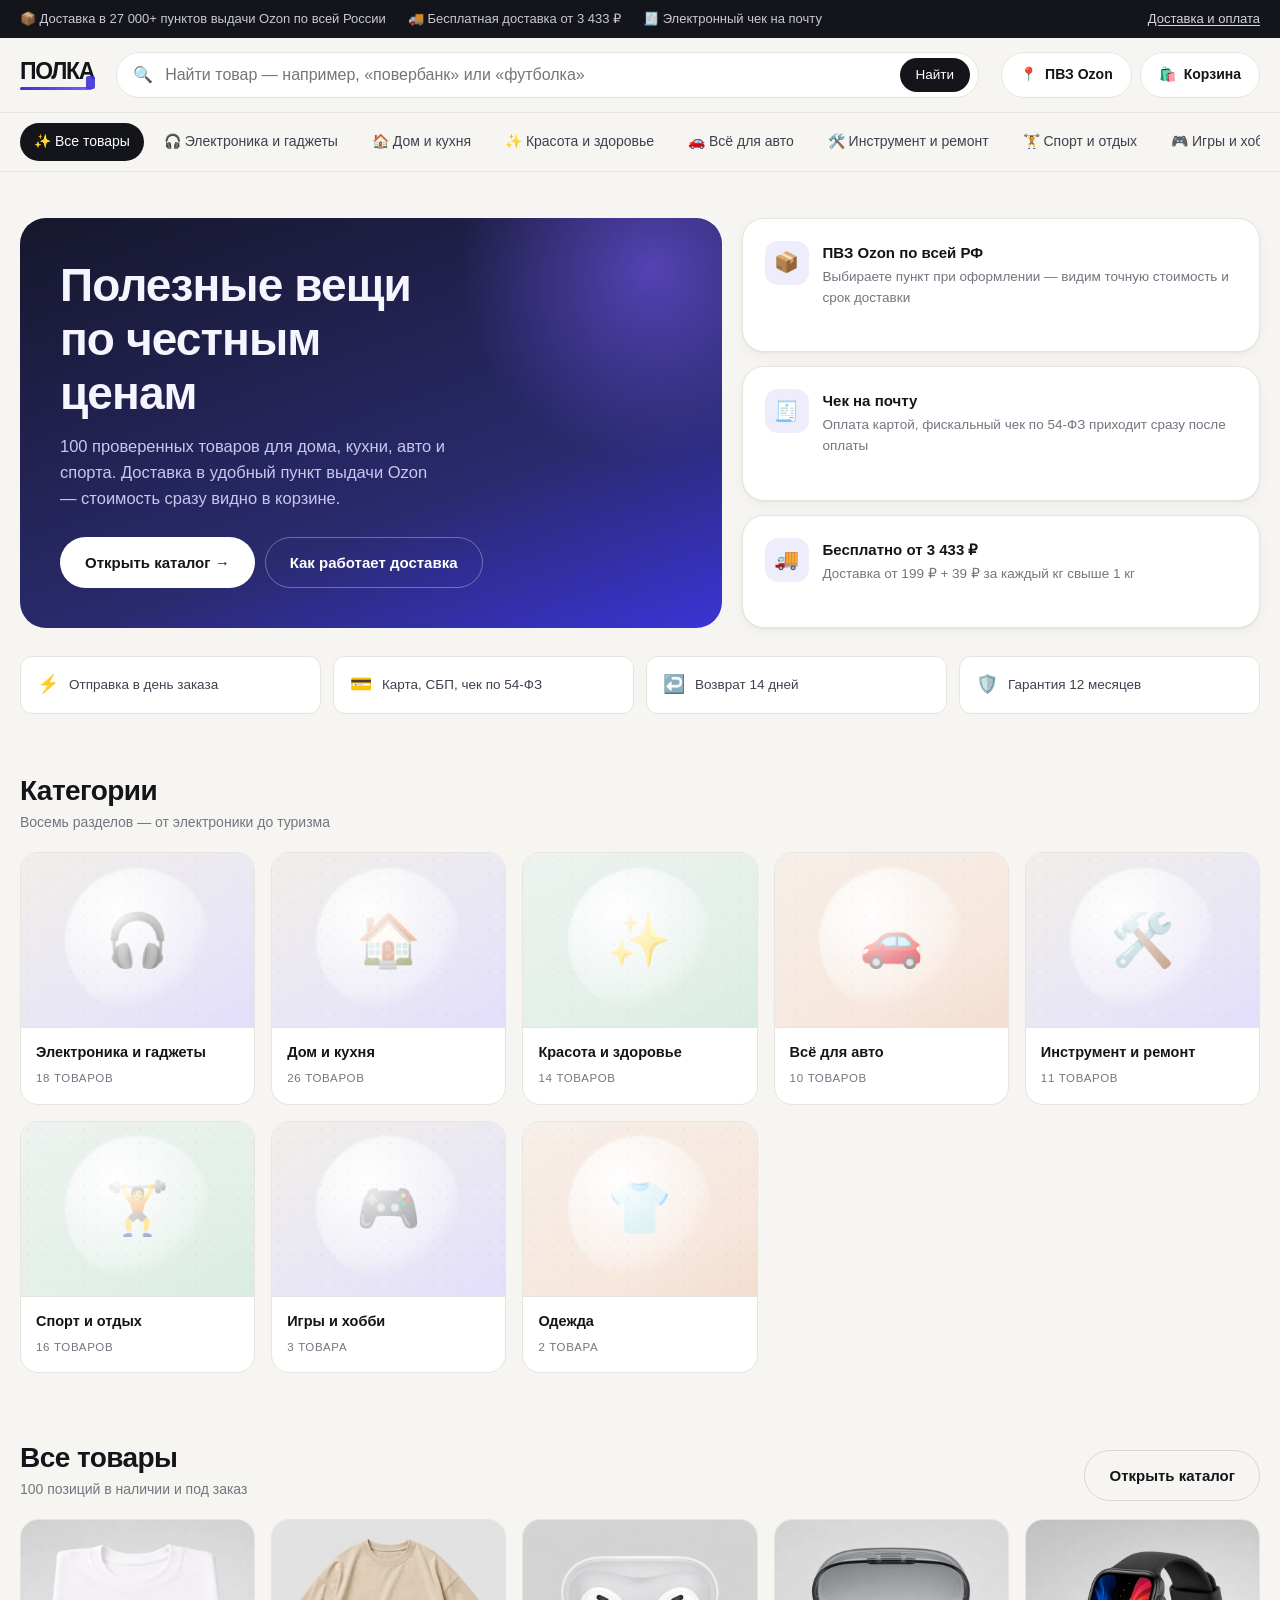
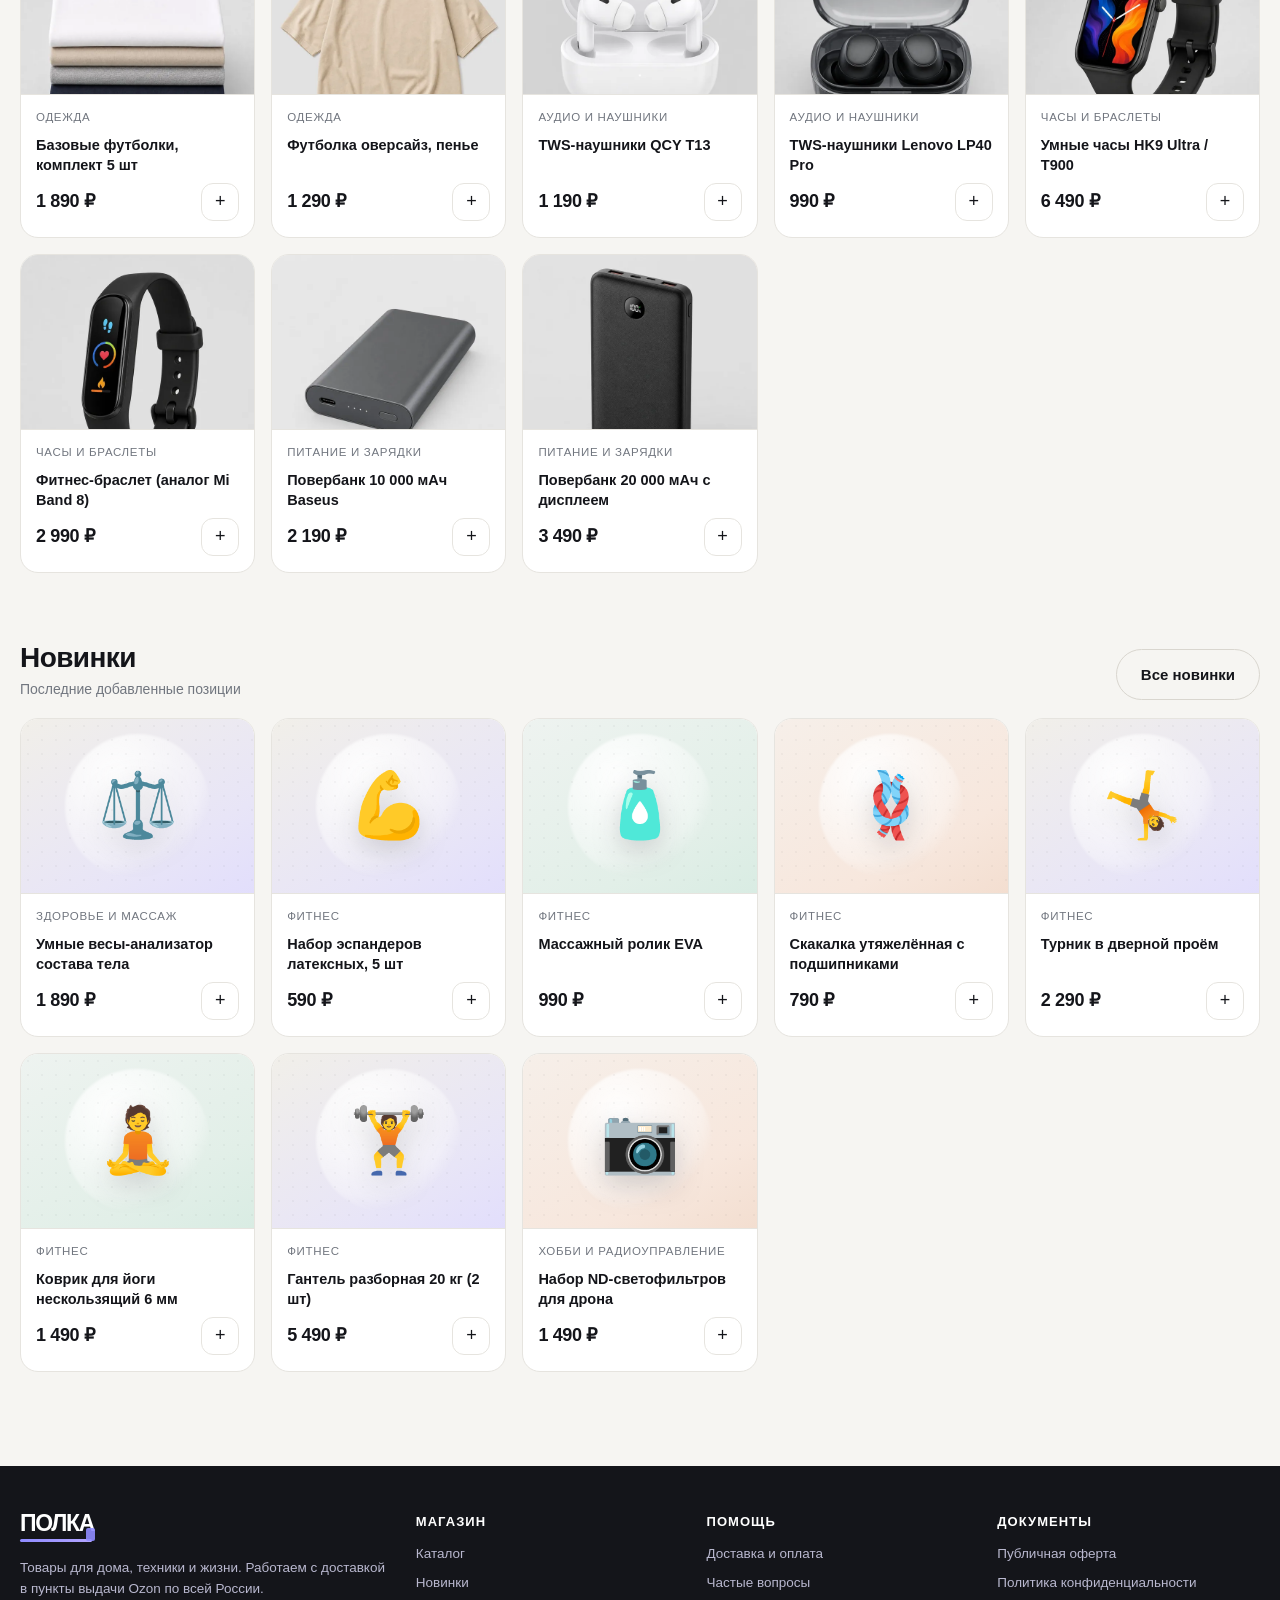
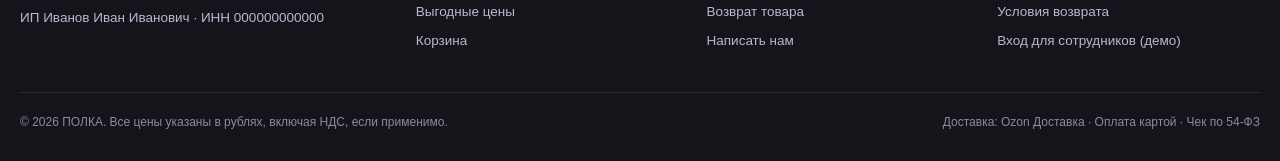
==== commit f692dfa7: "Логотип (вариант 1), порог доставки 3433 ₽, фото первых 8 товаров (webp)" ====
--- a/docs/index.html
+++ b/docs/index.html
@@ -72,12 +72,20 @@
   backdrop-filter: saturate(180%) blur(14px); border-bottom: 1px solid var(--line);
 }
 .header .wrap { display: grid; grid-template-columns: auto 1fr auto; align-items: center; gap: 22px; height: 74px; }
-.logo { display: flex; align-items: center; gap: 10px; font-weight: 750; font-size: 22px; letter-spacing: -.04em; }
-.logo .mark {
-  width: 34px; height: 34px; border-radius: 11px; display: grid; place-items: center;
-  background: linear-gradient(140deg, var(--accent), #7c5cff); color: #fff; font-size: 17px;
-  box-shadow: 0 4px 12px rgba(58, 52, 214, .3);
-}
+.logo { position: relative; display: inline-flex; align-items: center; text-decoration: none; padding-bottom: 7px; }
+.logo-word { font-weight: 800; font-size: 23px; letter-spacing: -1.3px; line-height: 1; color: var(--ink); }
+/* линия-полка под словом — единственный графический элемент логотипа */
+.logo-shelf {
+  position: absolute; left: 0; right: 2px; bottom: 0; height: 3px; border-radius: 3px;
+  background: linear-gradient(90deg, var(--accent), #7c5cff);
+}
+.logo-shelf::after {
+  content: ""; position: absolute; right: -3px; top: -11px; width: 9px; height: 13px;
+  border-radius: 2px; background: var(--accent); opacity: .9;
+}
+.logo-dark .logo-word { color: #fff; }
+.logo-dark .logo-shelf { background: linear-gradient(90deg, #8f8bff, #b3a5ff); }
+.logo-dark .logo-shelf::after { background: #8f8bff; }
 .search {
   display: flex; align-items: center; gap: 10px; background: var(--surface); border: 1px solid var(--line);
   border-radius: 999px; padding: 0 8px 0 16px; height: 46px; transition: border-color .15s, box-shadow .15s;
@@ -476,7 +484,7 @@
 .footer h5 { color: #fff; font-size: 13px; text-transform: uppercase; letter-spacing: .08em; margin: 0 0 12px; }
 .footer a, .footer p { font-size: 13.5px; color: #b9b8cf; display: block; margin-bottom: 8px; }
 .footer a:hover { color: #fff; }
-.footer .logo { color: #fff; margin-bottom: 12px; }
+.footer .logo { margin-bottom: 16px; }
 .footer-bottom { border-top: 1px solid rgba(255, 255, 255, .1); margin-top: 32px; padding-top: 20px; font-size: 12px; color: #8b8aa3; display: flex; justify-content: space-between; gap: 16px; flex-wrap: wrap; }
 @media (max-width: 860px) { .footer-grid { grid-template-columns: 1fr 1fr; } }
 
@@ -523,9 +531,8 @@
   <div class="wrap">
     <div class="marquee">
       <span>📦 Доставка в 27 000+ пунктов выдачи Ozon по всей России</span>
-      <span>🚚 Бесплатно от 7 000 ₽</span>
+      <span id="freeFromTop">🚚 Бесплатная доставка от 3 433 ₽</span>
       <span>🧾 Электронный чек на почту</span>
-      <span>🧪 Демо-режим: платежи имитируются</span>
     </div>
     <a href="#/delivery">Доставка и оплата</a>
   </div>
@@ -533,7 +540,10 @@
 
 <header class="header">
   <div class="wrap">
-    <a class="logo" href="#/"><span class="mark">П</span>ПОЛКА</a>
+    <a class="logo" href="#/" aria-label="ПОЛКА — на главную">
+      <span class="logo-word">ПОЛКА</span>
+      <span class="logo-shelf" aria-hidden="true"></span>
+    </a>
     <form class="search" id="searchForm" role="search">
       <span class="icon">🔍</span>
       <input id="searchInput" type="search" placeholder="Найти товар — например, «повербанк» или «футболка»" autocomplete="off" aria-label="Поиск по каталогу">
@@ -554,7 +564,10 @@
   <div class="wrap">
     <div class="footer-grid">
       <div>
-        <div class="logo"><span class="mark">П</span> ПОЛКА</div>
+        <div class="logo logo-dark">
+          <span class="logo-word">ПОЛКА</span>
+          <span class="logo-shelf" aria-hidden="true"></span>
+        </div>
         <p>Товары для дома, техники и жизни. Работаем с доставкой в пункты выдачи Ozon по всей России.</p>
         <p class="tiny" id="sellerInfo">ИП Иванов Иван Иванович · ИНН 000000000000</p>
       </div>
@@ -607,14 +620,14 @@
     });
   }
 
-  const TARIFF = { base: 199, perKg: 39, freeFrom: 7000, maxDays: 7 };
+  const TARIFF = { base: 199, perKg: 39, freeFrom: 3433, maxDays: 7 };
   const SHOP = {
     name: 'ПОЛКА', seller: 'ИП Иванов Иван Иванович', inn: '000000000000',
     email: 'orders@example.ru', phone: '+7 900 000-00-00',
   };
   const CATALOG = Object.assign(
     { shop: SHOP, currency: '₽', delivery: TARIFF },
-    {"categories": [{"id": "tech", "title": "Электроника и гаджеты", "emoji": "🎧", "subcategories": ["audio", "wearables", "power", "periphery", "smart"]}, {"id": "home", "title": "Дом и кухня", "emoji": "🏠", "subcategories": ["kitchen-tech", "kitchen-acc", "house", "lighting", "pets"]}, {"id": "beauty", "title": "Красота и здоровье", "emoji": "✨", "subcategories": ["care", "health"]}, {"id": "auto", "title": "Всё для авто", "emoji": "🚗", "subcategories": ["auto-gadgets", "auto-care"]}, {"id": "tools", "title": "Инструмент и ремонт", "emoji": "🛠️", "subcategories": ["power-tools", "hand-tools", "measure"]}, {"id": "sport", "title": "Спорт и отдых", "emoji": "🏋️", "subcategories": ["fitness", "tourism"]}, {"id": "hobby", "title": "Игры и хобби", "emoji": "🎮", "subcategories": ["hobby"]}, {"id": "apparel", "title": "Одежда", "emoji": "👕", "subcategories": ["apparel"]}], "subcategories": {"audio": "Аудио и наушники", "wearables": "Часы и браслеты", "power": "Питание и зарядки", "periphery": "Компьютерная периферия", "smart": "Умный дом и безопасность", "kitchen-tech": "Техника для кухни", "kitchen-acc": "Кухонные аксессуары", "house": "Для дома и уборки", "lighting": "Свет и декор", "pets": "Питомцам", "care": "Уход и красота", "health": "Здоровье и массаж", "auto-gadgets": "Гаджеты в авто", "auto-care": "Уход за авто", "power-tools": "Электроинструмент", "hand-tools": "Ручной инструмент", "measure": "Измерения", "fitness": "Фитнес", "tourism": "Туризм и рыбалка", "hobby": "Хобби и радиоуправление", "apparel": "Одежда"}, "products": [{"id": 1, "slug": "futbolki-5", "name": "Базовые футболки, комплект 5 шт", "category": "apparel", "subcategory": "apparel", "price": 1890, "oldPrice": null, "emoji": "👕", "weight": 0.6, "description": "Пять базовых футболок из плотного хлопка 190 г/м² — основа гардероба на каждый день. Держат форму после стирок, не просвечивают и не растягиваются в вороте.", "features": ["100% хлопок, плотность 190 г/м²", "5 расцветок в комплекте", "Размеры S–3XL"], "stock": 100, "rating": 4.5, "reviews": 19, "badge": null, "variants": [{"label": "S", "stock": 100}, {"label": "M", "stock": 100}, {"label": "L", "stock": 100}, {"label": "XL", "stock": 100}, {"label": "XXL", "stock": 100}]}, {"id": 2, "slug": "futbolka-oversize", "name": "Футболка оверсайз, пенье", "category": "apparel", "subcategory": "apparel", "price": 1290, "oldPrice": null, "emoji": "👖", "weight": 0.3, "description": "Свободный крой оверсайз из мягкого хлопка пенье. Ткань приятна к телу, не линяет и почти не даёт усадку.", "features": ["Хлопок пенье, 220 г/м²", "Дроп-шолдер, спущенное плечо", "Стойкий крашеный пигмент"], "stock": 100, "rating": 4.6, "reviews": 26, "badge": null, "variants": [{"label": "M", "stock": 100}, {"label": "L", "stock": 100}, {"label": "XL", "stock": 100}]}, {"id": 3, "slug": "qcy-t13", "name": "TWS-наушники QCY T13", "category": "tech", "subcategory": "audio", "price": 1190, "oldPrice": null, "emoji": "🎧", "weight": 0.1, "description": "Лёгкие TWS-наушники с чистым звуком и стабильным Bluetooth 5.1. Кейс держит заряд до 40 часов, зарядка — через Type-C.", "features": ["Bluetooth 5.1, до 40 ч с кейсом", "Шумоподавление микрофона", "Защита от пота IPX4"], "stock": 100, "rating": 4.7, "reviews": 33, "badge": null, "variants": null}, {"id": 4, "slug": "lenovo-lp40", "name": "TWS-наушники Lenovo LP40 Pro", "category": "tech", "subcategory": "audio", "price": 990, "oldPrice": null, "emoji": "🎧", "weight": 0.1, "description": "Классические TWS-наушники с сенсорным управлением и полупрозрачным корпусом кейса. Удобная посадка и быстрая синхронизация.", "features": ["Сенсорное управление", "До 20 ч автономности", "Type-C зарядка"], "stock": 100, "rating": 4.8, "reviews": 40, "badge": null, "variants": null}, {"id": 5, "slug": "hk9-ultra", "name": "Умные часы HK9 Ultra / T900", "category": "tech", "subcategory": "wearables", "price": 6490, "oldPrice": null, "emoji": "⌚", "weight": 0.15, "description": "Часы в стиле классических смарт-часов: большой AMOLED-экран, звонки через динамик, десятки спортивных режимов и циферблатов.", "features": ["Экран 2.09\" AMOLED", "Звонки и уведомления", "Пульс, кислород, сон"], "stock": 100, "rating": 4.9, "reviews": 47, "badge": null, "variants": null}, {"id": 6, "slug": "fitness-band", "name": "Фитнес-браслет (аналог Mi Band 8)", "category": "tech", "subcategory": "wearables", "price": 2990, "oldPrice": null, "emoji": "⌚", "weight": 0.1, "description": "Лёгкий браслет с трекингом активности, пульсометром и сном. Сменные ремешки и до 14 дней работы от одного заряда.", "features": ["До 14 дней автономности", "Более 100 режимов спорта", "Влагозащита 5 ATM"], "stock": 100, "rating": 4.4, "reviews": 54, "badge": null, "variants": null}, {"id": 7, "slug": "powerbank-10000", "name": "Повербанк 10 000 мАч Baseus", "category": "tech", "subcategory": "power", "price": 2190, "oldPrice": null, "emoji": "🔋", "weight": 0.4, "description": "Компактный внешний аккумулятор с быстрой зарядкой 20 Вт. Помещается в карман и заряжает телефон дважды.", "features": ["Ёмкость 10 000 мАч", "Быстрая зарядка 20 Вт", "USB-C + USB-A"], "stock": 100, "rating": 4.5, "reviews": 61, "badge": null, "variants": null}, {"id": 8, "slug": "powerbank-20000", "name": "Повербанк 20 000 мАч с дисплеем", "category": "tech", "subcategory": "power", "price": 3490, "oldPrice": null, "emoji": "🔋", "weight": 0.6, "description": "Ёмкий повербанк с цифровым дисплеем и поддержкой PD 22.5 Вт. Хватит на несколько дней поездки.", "features": ["20 000 мАч, PD 22.5 Вт", "Дисплей заряда в процентах", "Два устройства одновременно"], "stock": 100, "rating": 4.6, "reviews": 68, "badge": null, "variants": null}, {"id": 9, "slug": "gan-65w", "name": "Зарядка GaN 65W (Baseus / Ugreen)", "category": "tech", "subcategory": "power", "price": 2690, "oldPrice": null, "emoji": "🔌", "weight": 0.25, "description": "Один адаптер для ноутбука, телефона и наушников. Технология GaN делает блок компактным и холодным под нагрузкой.", "features": ["Мощность 65 Вт", "3 порта: 2× Type-C + USB-A", "Складные вилки"], "stock": 100, "rating": 4.7, "reviews": 75, "badge": null, "variants": null}, {"id": 10, "slug": "cable-usbc-100w", "name": "Кабель USB-C 100W в оплётке", "category": "tech", "subcategory": "power", "price": 390, "oldPrice": null, "emoji": "🔗", "weight": 0.05, "description": "Прочный кабель с нейлоновой оплёткой для зарядки 100 Вт и передачи данных. Живёт заметно дольше обычных.", "features": ["Зарядка до 100 Вт", "Нейлоновая оплётка", "Длина 1 м"], "stock": 100, "rating": 4.8, "reviews": 82, "badge": null, "variants": null}, {"id": 11, "slug": "keyboard-87", "name": "Механическая клавиатура 87 клавиш hot-swap", "category": "tech", "subcategory": "periphery", "price": 4990, "oldPrice": null, "emoji": "⌨️", "weight": 1.0, "description": "Компактная TKL-клавиатура с поддержкой hot-swap: меняйте переключатели без паяльника. Подсветка и три режима подключения.", "features": ["Hot-swap сокеты", "Bluetooth + 2.4 ГГц + провод", "RGB-подсветка"], "stock": 100, "rating": 4.9, "reviews": 89, "badge": null, "variants": null}, {"id": 12, "slug": "mouse-vertical", "name": "Мышь беспроводная вертикальная", "category": "tech", "subcategory": "periphery", "price": 1590, "oldPrice": null, "emoji": "🖱️", "weight": 0.15, "description": "Вертикальная мышь снижает нагрузку на запястье при долгой работе. Бесшумные кнопки и точный сенсор.", "features": ["Угол наклона 57°", "Тихие клики", "Bluetooth + USB-приёмник"], "stock": 100, "rating": 4.4, "reviews": 96, "badge": null, "variants": null}, {"id": 13, "slug": "webcam-1080p", "name": "Веб-камера 1080p с микрофоном", "category": "tech", "subcategory": "periphery", "price": 1890, "oldPrice": null, "emoji": "📷", "weight": 0.2, "description": "Камера для созвонов и стримов: чёткая картинка Full HD и встроенный микрофон с шумоподавлением.", "features": ["Full HD 1080p, 30 fps", "Встроенный микрофон", "Клипса и штативное гнездо"], "stock": 100, "rating": 4.5, "reviews": 103, "badge": null, "variants": null}, {"id": 14, "slug": "lavalier-2", "name": "Микрофон-петличка беспроводной, 2 шт", "category": "tech", "subcategory": "audio", "price": 3190, "oldPrice": null, "emoji": "🎤", "weight": 0.2, "description": "Двойной комплект петличек с кейсом-зарядкой: записывайте интервью и видео вдвоём без проводов.", "features": ["2 передатчика + приёмник", "Дальность до 20 м", "Кейс с зарядкой"], "stock": 100, "rating": 4.6, "reviews": 110, "badge": null, "variants": null}, {"id": 15, "slug": "bt-speaker", "name": "Портативная Bluetooth-колонка 10W", "category": "tech", "subcategory": "audio", "price": 1590, "oldPrice": null, "emoji": "🔊", "weight": 0.5, "description": "Громкая компактная колонка с плотным басом и защитой от брызг. Хорошо звучит на улице и в душе.", "features": ["10 Вт, насыщенный бас", "IPX6", "До 12 часов работы"], "stock": 100, "rating": 4.7, "reviews": 117, "badge": null, "variants": null}, {"id": 16, "slug": "headphones-anc", "name": "Наушники накладные с ANC (OEM)", "category": "tech", "subcategory": "audio", "price": 4590, "oldPrice": null, "emoji": "🎧", "weight": 0.4, "description": "Накладные наушники с активным шумоподавлением и мягкими амбушюрами. Комфортны в дороге и в офисе.", "features": ["Активное шумоподавление", "До 40 часов работы", "Режим прозрачности"], "stock": 100, "rating": 4.8, "reviews": 124, "badge": null, "variants": null}, {"id": 17, "slug": "robot-vacuum", "name": "Робот-пылесос (аналог Mijia)", "category": "home", "subcategory": "house", "price": 39900, "oldPrice": null, "emoji": "🤖", "weight": 5.0, "description": "Робот-пылесос с навигацией и влажной уборкой: строит карту, обходит препятствия и убирает по расписанию из приложения.", "features": ["Навигация по карте", "Сухая и влажная уборка", "Управление из приложения"], "stock": 100, "rating": 4.9, "reviews": 131, "badge": null, "variants": null}, {"id": 18, "slug": "car-compressor", "name": "Автомобильный компрессор цифровой", "category": "auto", "subcategory": "auto-care", "price": 3290, "oldPrice": null, "emoji": "🌬️", "weight": 1.2, "description": "Цифровой компрессор с автоблокировкой по заданному давлению. Накачивает колесо за пару минут.", "features": ["Автостоп по давлению", "Давление до 150 PSI", "Фонарь + сумка в комплекте"], "stock": 100, "rating": 4.4, "reviews": 138, "badge": null, "variants": null}, {"id": 19, "slug": "massage-gun", "name": "Массажный пистолет для мышц", "category": "beauty", "subcategory": "health", "price": 3990, "oldPrice": null, "emoji": "💪", "weight": 1.0, "description": "Перкуссионный массажёр с 6 насадками для глубокой проработки мышц после тренировок.", "features": ["6 сменных насадок", "4 скорости", "Тихий мотор, до 6 часов"], "stock": 100, "rating": 4.5, "reviews": 145, "badge": null, "variants": null}, {"id": 20, "slug": "neck-massager", "name": "Массажёр для шеи EMS", "category": "beauty", "subcategory": "health", "price": 2490, "oldPrice": null, "emoji": "🧘", "weight": 0.4, "description": "Мягкий массажёр на шею и плечи с прогревом и импульсной стимуляцией мышц. 15 минут — и шея расслаблена.", "features": ["Электростимуляция + прогрев", "15 режимов", "Аккумулятор, USB-зарядка"], "stock": 100, "rating": 4.6, "reviews": 152, "badge": null, "variants": null}, {"id": 21, "slug": "shoe-dryer", "name": "Сушилка для обуви с УФ-лампой", "category": "home", "subcategory": "house", "price": 1390, "oldPrice": null, "emoji": "👟", "weight": 0.8, "description": "Сушит и обеззараживает обувь за ночь: тёплый воздух убирает влагу, УФ-лампа — бактерии и запах.", "features": ["УФ-обеззараживание", "Быстрый нагрев", "Подходит для любых материалов"], "stock": 100, "rating": 4.7, "reviews": 159, "badge": null, "variants": null}, {"id": 22, "slug": "car-air-purifier", "name": "Очиститель воздуха для авто", "category": "auto", "subcategory": "auto-care", "price": 2590, "oldPrice": null, "emoji": "🍃", "weight": 0.5, "description": "Компактный очиститель с HEPA-фильтром и ионизацией. Убирает запахи, пыль и аллергены в салоне.", "features": ["HEPA + угольный фильтр", "Ионизация воздуха", "Тихой режим ночью"], "stock": 100, "rating": 4.8, "reviews": 166, "badge": null, "variants": null}, {"id": 23, "slug": "star-projector", "name": "Лампа-проектор звёздного неба", "category": "home", "subcategory": "lighting", "price": 1990, "oldPrice": null, "emoji": "🌌", "weight": 0.4, "description": "Проектор с галактикой и звёздами на стенах и потолке. Регулируемая яркость и поворотная голова.", "features": ["Режимы звёзд и туманности", "Пульт ДУ", "Таймер автовыключения"], "stock": 100, "rating": 4.9, "reviews": 173, "badge": null, "variants": null}, {"id": 24, "slug": "night-light", "name": "Ночник-маячок LED", "category": "home", "subcategory": "lighting", "price": 690, "oldPrice": null, "emoji": "💡", "weight": 0.2, "description": "Мягкий ночник с тёплым свечением и плавной регулировкой. Не бьёт в глаза и не мешает сну.", "features": ["Тёплый свет 3000K", "Плавная регулировка", "Питание от USB"], "stock": 100, "rating": 4.4, "reviews": 180, "badge": null, "variants": null}, {"id": 25, "slug": "garland-moon", "name": "Гирлянда «луна на проводе»", "category": "home", "subcategory": "lighting", "price": 590, "oldPrice": null, "emoji": "🌙", "weight": 0.2, "description": "Гирлянда из светящихся лун для декора комнаты, окна или фотосессии. Тёплое рассеянное свечение.", "features": ["2 метра, 10 лун", "Тёплый свет", "Питание от батареек/USB"], "stock": 100, "rating": 4.5, "reviews": 187, "badge": null, "variants": null}, {"id": 26, "slug": "smart-bulb", "name": "Умная лампочка E27 Wi-Fi Tuya", "category": "tech", "subcategory": "smart", "price": 890, "oldPrice": null, "emoji": "💡", "weight": 0.1, "description": "Лампочка с 16 млн цветов и управлением со смартфона. Работает по расписанию и сценариям умного дома.", "features": ["16 млн цветов", "Управление из приложения", "Совместима с Алисой"], "stock": 100, "rating": 4.6, "reviews": 194, "badge": null, "variants": null}, {"id": 27, "slug": "led-strip", "name": "LED-лента 5 м RGB с пультом", "category": "home", "subcategory": "lighting", "price": 1090, "oldPrice": null, "emoji": "🎇", "weight": 0.4, "description": "Самоклеящаяся лента для подсветки стен, мебели и монитора. Пульт, режимы и плавные переходы.", "features": ["5 метров, 16 цветов", "Пульт + режимы", "Клейкая основа 3M"], "stock": 100, "rating": 4.7, "reviews": 201, "badge": null, "variants": null}, {"id": 28, "slug": "wifi-camera", "name": "Камера Wi-Fi 360°", "category": "tech", "subcategory": "smart", "price": 4490, "oldPrice": null, "emoji": "📹", "weight": 0.5, "description": "Поворотная камера с ночным видением и записью на карту памяти. Следите за домом из любой точки.", "features": ["Поворот 355°, наклон 90°", "Ночная съёмка", "Двусторонняя связь"], "stock": 100, "rating": 4.8, "reviews": 208, "badge": null, "variants": null}, {"id": 29, "slug": "leak-sensor", "name": "Датчик протечки воды Tuya", "category": "tech", "subcategory": "smart", "price": 890, "oldPrice": null, "emoji": "💧", "weight": 0.1, "description": "Компактный датчик подаст сигнал на телефон при первой капле. Спасёт от затопления соседей.", "features": ["Уведомление на телефон", "Батарейка до 2 лет", "Работает с Tuya/Smart Life"], "stock": 100, "rating": 4.9, "reviews": 215, "badge": null, "variants": null}, {"id": 30, "slug": "smart-plug", "name": "Умная розетка Wi-Fi", "category": "tech", "subcategory": "smart", "price": 890, "oldPrice": null, "emoji": "🔌", "weight": 0.1, "description": "Розетка с таймером и учётом потребления. Отключайте утюг или ёлку голосом.", "features": ["Таймер и расписание", "До 16 А / 3680 Вт", "Голосовое управление"], "stock": 100, "rating": 4.4, "reviews": 222, "badge": null, "variants": null}, {"id": 31, "slug": "floor-scale", "name": "Весы напольные электронные", "category": "home", "subcategory": "house", "price": 890, "oldPrice": null, "emoji": "⚖️", "weight": 1.2, "description": "Точные весы с закалённым стеклом и крупным экраном. Шаг 100 г, память взвешиваний.", "features": ["До 180 кг, шаг 100 г", "Закалённое стекло", "Автовключение"], "stock": 100, "rating": 4.5, "reviews": 229, "badge": null, "variants": null}, {"id": 32, "slug": "kitchen-scale", "name": "Кухонные весы 10 кг", "category": "home", "subcategory": "kitchen-acc", "price": 590, "oldPrice": null, "emoji": "⚖️", "weight": 0.5, "description": "Плоские кухонные весы с обнулением тары и переключением единиц. Помещаются в ящик.", "features": ["До 10 кг, точность 1 г", "Функция тары", "Питание от батареек"], "stock": 100, "rating": 4.6, "reviews": 236, "badge": null, "variants": null}, {"id": 33, "slug": "kitchen-thermometer", "name": "Кухонный термометр цифровой", "category": "home", "subcategory": "kitchen-acc", "price": 590, "oldPrice": null, "emoji": "🌡️", "weight": 0.1, "description": "Мгновенный замер температуры мяса, воды и духовки. Больше никаких «на глаз».", "features": ["Замер за 2–3 секунды", "-50…+300 °C", "Складной щуп"], "stock": 100, "rating": 4.7, "reviews": 243, "badge": null, "variants": null}, {"id": 34, "slug": "folding-bowl", "name": "Складная кухонная раковина-миска", "category": "home", "subcategory": "kitchen-acc", "price": 1190, "oldPrice": null, "emoji": "🚿", "weight": 0.3, "description": "Силиконовая миска-раковина для мытья овощей, фруктов и посуды на даче и в походе.", "features": ["Складывается до 3 см", "Пищевой силикон", "Дренажное отверстие"], "stock": 100, "rating": 4.8, "reviews": 250, "badge": null, "variants": null}, {"id": 35, "slug": "mug-print", "name": "Чашка с принтом (games / anime)", "category": "home", "subcategory": "kitchen-acc", "price": 490, "oldPrice": null, "emoji": "☕", "weight": 0.4, "description": "Керамическая кружка 330 мл с ярким принтом, который не стирается в посудомойке.", "features": ["330 мл, керамика", "Стойкий принт", "Можно в посудомойку"], "stock": 100, "rating": 4.9, "reviews": 17, "badge": null, "variants": null}, {"id": 36, "slug": "thermal-mug", "name": "Термокружка с дисплеем температуры", "category": "home", "subcategory": "kitchen-acc", "price": 1890, "oldPrice": null, "emoji": "🥤", "weight": 0.4, "description": "Термокружка показывает температуру напитка на крышке. Держит тепло до 6 часов.", "features": ["Дисплей на крышке", "Держит тепло 6 часов", "500 мл, нержавеющая сталь"], "stock": 100, "rating": 4.4, "reviews": 24, "badge": null, "variants": null}, {"id": 37, "slug": "thermos-1l", "name": "Бутылка-термос 1 л с трубочкой", "category": "home", "subcategory": "kitchen-acc", "price": 1590, "oldPrice": null, "emoji": "🍶", "weight": 0.5, "description": "Спортивная бутылка с трубочкой и вакуумной колбой. Холодная вода остаётся холодной весь день.", "features": ["1 л, вакуумная колба", "Трубочка + крышка", "Не протекает в сумке"], "stock": 100, "rating": 4.5, "reviews": 31, "badge": null, "variants": null}, {"id": 38, "slug": "coffee-grinder", "name": "Кофемолка электрическая жерновая", "category": "home", "subcategory": "kitchen-tech", "price": 7490, "oldPrice": null, "emoji": "☕", "weight": 1.5, "description": "Жерновая кофемолка с регулировкой помола — от эспрессо до френч-пресса. Кофе не перегревается.", "features": ["Жернова из нержавеющей стали", "30 ступеней помола", "Съёмный бункер"], "stock": 100, "rating": 4.6, "reviews": 38, "badge": null, "variants": null}, {"id": 39, "slug": "air-fryer", "name": "Аэрогриль 5 л (OEM)", "category": "home", "subcategory": "kitchen-tech", "price": 13900, "oldPrice": null, "emoji": "🍗", "weight": 6.0, "description": "Хрустящая корочка без литра масла: 5 литров, 8 программ и корзина с антипригарным покрытием.", "features": ["Объём 5 л", "8 автоматических программ", "Таймер 60 минут"], "stock": 100, "rating": 4.7, "reviews": 45, "badge": null, "variants": null}, {"id": 40, "slug": "multicooker", "name": "Мультиварка-скороварка 6 л", "category": "home", "subcategory": "kitchen-tech", "price": 10900, "oldPrice": null, "emoji": "🍲", "weight": 5.0, "description": "Скороварка с 12 режимами: суп, каша, тушение и йогурт. Готовит под давлением в 2–3 раза быстрее.", "features": ["6 л, 12 программ", "Готовка под давлением", "Отложенный старт"], "stock": 100, "rating": 4.8, "reviews": 52, "badge": null, "variants": null}, {"id": 41, "slug": "drip-coffee", "name": "Капельная кофеварка", "category": "home", "subcategory": "kitchen-tech", "price": 4490, "oldPrice": null, "emoji": "☕", "weight": 2.0, "description": "Кофеварка на 6 чашек с блокировкой капли и подогревом. Просто, надёжно, без капсул.", "features": ["6 чашек за раз", "Антикапельная система", "Съёмный фильтр"], "stock": 100, "rating": 4.9, "reviews": 59, "badge": null, "variants": null}, {"id": 42, "slug": "usb-blender", "name": "Блендер-стакан портативный USB", "category": "home", "subcategory": "kitchen-tech", "price": 1490, "oldPrice": null, "emoji": "🥤", "weight": 0.6, "description": "Персональный блендер для смузи: заряжается от USB-C и помещается в рюкзак.", "features": ["500 мл, 6 ножей", "Зарядка USB-C", "Работает от аккумулятора"], "stock": 100, "rating": 4.4, "reviews": 66, "badge": null, "variants": null}, {"id": 43, "slug": "smart-kettle", "name": "Чайник с дисплеем температуры 1.7 л", "category": "home", "subcategory": "kitchen-tech", "price": 3290, "oldPrice": null, "emoji": "🫖", "weight": 1.5, "description": "Чайник показывает реальную температуру и держит её до 2 часов. Пять режимов под чай, кофе и детские смеси.", "features": ["Дисплей на корпусе", "Терморегулятор 40–100 °C", "1.7 л, сталь + стекло"], "stock": 100, "rating": 4.5, "reviews": 73, "badge": null, "variants": null}, {"id": 44, "slug": "induction-cooker", "name": "Индукционная плита портативная", "category": "home", "subcategory": "kitchen-tech", "price": 5490, "oldPrice": null, "emoji": "🍳", "weight": 2.5, "description": "Одноконфорочная индукционная плита для дачи и маленькой кухни. Нагрев быстрее электрической.", "features": ["Мощность 2000 Вт", "9 уровней нагрева", "Защита от перегрева"], "stock": 100, "rating": 4.6, "reviews": 80, "badge": null, "variants": null}, {"id": 45, "slug": "glass-containers", "name": "Набор стеклянных контейнеров, 3 шт", "category": "home", "subcategory": "kitchen-acc", "price": 2490, "oldPrice": null, "emoji": "🍱", "weight": 2.0, "description": "Контейнеры из закалённого стекла с герметичными крышками. В духовку, микроволновку и морозилку.", "features": ["3 объёма в наборе", "Герметичные крышки", "Духовка и СВЧ"], "stock": 100, "rating": 4.7, "reviews": 87, "badge": null, "variants": null}, {"id": 46, "slug": "vacuum-sealer", "name": "Вакууматор для продуктов + 20 пакетов", "category": "home", "subcategory": "kitchen-tech", "price": 3290, "oldPrice": null, "emoji": "🥫", "weight": 1.5, "description": "Вакуумная упаковка сохраняет продукты в 3–5 раз дольше. Идеально для заморозки и су-вида.", "features": ["20 пакетов в комплекте", "Режим сухих и влажных", "Встроенный резак"], "stock": 100, "rating": 4.8, "reviews": 94, "badge": null, "variants": null}, {"id": 47, "slug": "vegetable-cutter", "name": "Овощерезка многофункциональная", "category": "home", "subcategory": "kitchen-acc", "price": 1090, "oldPrice": null, "emoji": "🥕", "weight": 0.8, "description": "Ручная овощерезка с 5 насадками: соломка, кубики, ломтики. Экономит время на готовке.", "features": ["5 сменных насадок", "Контейнер с крышкой", "Безопасный толкатель"], "stock": 100, "rating": 4.9, "reviews": 101, "badge": null, "variants": null}, {"id": 48, "slug": "faucet-filter", "name": "Кран-фильтр на смеситель", "category": "home", "subcategory": "house", "price": 1190, "oldPrice": null, "emoji": "🚰", "weight": 0.4, "description": "Насадка с угольным фильтром очищает воду от хлора и ржавчины. Три режима напора.", "features": ["3 режима потока", "Сменный картридж", "Универсальное крепление"], "stock": 100, "rating": 4.4, "reviews": 108, "badge": null, "variants": null}, {"id": 49, "slug": "steam-cleaner", "name": "Пароочиститель ручной", "category": "home", "subcategory": "house", "price": 4490, "oldPrice": null, "emoji": "♨️", "weight": 1.5, "description": "Моющий пар для плиты, швов, вытяжки и штор. Убирает жир без химии.", "features": ["Давление 3.5 бар", "9 аксессуаров", "Нагрев за 30 секунд"], "stock": 100, "rating": 4.5, "reviews": 115, "badge": null, "variants": null}, {"id": 50, "slug": "acupressure-mat", "name": "Аппликатор-коврик", "category": "beauty", "subcategory": "health", "price": 1090, "oldPrice": null, "emoji": "🧩", "weight": 1.5, "description": "Коврик с игольчатым аппликатором для спины и шеи. Снимает напряжение после рабочего дня.", "features": ["Коврик + подушка", "Иглы из нержавеющей стали", "Съёмный чехол"], "stock": 100, "rating": 4.6, "reviews": 122, "badge": null, "variants": null}, {"id": 51, "slug": "electric-toothbrush", "name": "Электрическая зубная щётка с насадками", "category": "beauty", "subcategory": "care", "price": 2190, "oldPrice": null, "emoji": "🪥", "weight": 0.3, "description": "Звуковая щётка с таймером и 5 режимами очистки. В комплекте 3 насадки и дорожный кейс.", "features": ["Звуковая чистка 40 000 движ/мин", "3 насадки + кейс", "Месяц работы от заряда"], "stock": 100, "rating": 4.7, "reviews": 129, "badge": null, "variants": null}, {"id": 52, "slug": "irrigator", "name": "Ирригатор портативный", "category": "beauty", "subcategory": "care", "price": 3490, "oldPrice": null, "emoji": "💦", "weight": 0.6, "description": "Ирригатор вычищает остатки еды там, где не достаёт щётка. Три режима и складной резервуар.", "features": ["3 режима струи", "300 мл резервуар", "IPX7, зарядка USB-C"], "stock": 100, "rating": 4.8, "reviews": 136, "badge": null, "variants": null}, {"id": 53, "slug": "shaver-3head", "name": "Электробритва 3-головая (OEM)", "category": "beauty", "subcategory": "care", "price": 3490, "oldPrice": null, "emoji": "🪒", "weight": 0.4, "description": "Три плавающие головки повторяют контуры лица. Бреет сухо и с пеной, чистится под водой.", "features": ["3 плавающие головки", "Корпус IPX7", "До 60 минут работы"], "stock": 100, "rating": 4.9, "reviews": 143, "badge": null, "variants": null}, {"id": 54, "slug": "nose-trimmer", "name": "Триммер для носа и ушей", "category": "beauty", "subcategory": "care", "price": 1090, "oldPrice": null, "emoji": "✂️", "weight": 0.2, "description": "Аккуратный триммер с защитой от выдёргивания волос. Промывается водой.", "features": ["Двусторонняя насадка", "Тихой мотор", "Батарейка в комплекте"], "stock": 100, "rating": 4.4, "reviews": 150, "badge": null, "variants": null}, {"id": 55, "slug": "hair-styler-5in1", "name": "Фен-стайлер 5 в 1 (аналог Airwrap)", "category": "beauty", "subcategory": "care", "price": 9900, "oldPrice": null, "emoji": "💇", "weight": 1.2, "description": "Один прибор — фен, круглая щётка, локоны и сушка с эффектом Кубка. Меньше тепла — меньше вреда.", "features": ["5 насадок в комплекте", "Ионизация, без пересушивания", "3 уровня температуры"], "stock": 100, "rating": 4.5, "reviews": 157, "badge": null, "variants": null}, {"id": 56, "slug": "hair-straightener", "name": "Выпрямитель волос керамический", "category": "beauty", "subcategory": "care", "price": 1890, "oldPrice": null, "emoji": "💇", "weight": 0.5, "description": "Керамические пластины равномерно прогреваются и скользят без натяжения. Быстрый нагрев за 30 секунд.", "features": ["Пластины 25 мм", "Нагрев до 230 °C", "Индикатор и автоотключение"], "stock": 100, "rating": 4.6, "reviews": 164, "badge": null, "variants": null}, {"id": 57, "slug": "manicure-kit", "name": "Маникюрный набор электрический", "category": "beauty", "subcategory": "care", "price": 2490, "oldPrice": null, "emoji": "💅", "weight": 0.6, "description": "Аппарат для маникюра с набором фрез и регулировкой скорости. Всё для аккуратных ногтей дома.", "features": ["6 фрез + сумка", "Регулировка 0–20 000 об/мин", "Тихий мотор"], "stock": 100, "rating": 4.7, "reviews": 171, "badge": null, "variants": null}, {"id": 58, "slug": "nail-lamp-48w", "name": "LED-лампа для маникюра 48W", "category": "beauty", "subcategory": "care", "price": 1590, "oldPrice": null, "emoji": "💡", "weight": 0.8, "description": "UV/LED-лампа для сушки гель-лака. 48 Вт и режим безболезненной сушки для тонких ногтей.", "features": ["48 Вт, 36 LED", "Таймер 10/30/60 с", "Съёмный поддон"], "stock": 100, "rating": 4.8, "reviews": 178, "badge": null, "variants": null}, {"id": 59, "slug": "gel-polish-set", "name": "Гель-лаки, набор 6 шт", "category": "beauty", "subcategory": "care", "price": 1590, "oldPrice": null, "emoji": "💅", "weight": 0.3, "description": "Шесть базовых оттенков гель-лака с плотным пигментом. Носятся до трёх недель без сколов.", "features": ["6 оттенков 8 мл", "Плотное покрытие", "Без резкого запаха"], "stock": 100, "rating": 4.9, "reviews": 185, "badge": null, "variants": null}, {"id": 60, "slug": "car-perfume", "name": "Парфюмер-дозатор для шкафа / авто", "category": "auto", "subcategory": "auto-gadgets", "price": 690, "oldPrice": null, "emoji": "🌸", "weight": 0.2, "description": "Ароматизатор с регулируемой интенсивностью. Три сменных аромата в комплекте.", "features": ["3 аромата в наборе", "Регулировка интенсивности", "Крепление в дефлектор"], "stock": 100, "rating": 4.4, "reviews": 192, "badge": null, "variants": null}, {"id": 61, "slug": "manicure-machine", "name": "Аппарат для маникюра бытовой", "category": "beauty", "subcategory": "care", "price": 2990, "oldPrice": null, "emoji": "💅", "weight": 0.7, "description": "Компактный аппарат для домашнего маникюра и педикюра. Держатель для фрез и LED-подсветка.", "features": ["Плавный ход, без вибраций", "Подсветка рабочей зоны", "Держатель на 6 фрез"], "stock": 100, "rating": 4.5, "reviews": 199, "badge": null, "variants": null}, {"id": 62, "slug": "car-phone-mount", "name": "Держатель для телефона в авто с автозажимом", "category": "auto", "subcategory": "auto-gadgets", "price": 690, "oldPrice": null, "emoji": "📱", "weight": 0.2, "description": "Автозажим фиксирует телефон одной рукой при касании. Держится в дефлекторе крепко.", "features": ["Автозажим", "Вращение 360°", "Подходит для чехлов"], "stock": 100, "rating": 4.6, "reviews": 206, "badge": null, "variants": null}, {"id": 63, "slug": "seat-massager", "name": "Компрессор для сиденья с массажем", "category": "auto", "subcategory": "auto-gadgets", "price": 4490, "oldPrice": null, "emoji": "💆", "weight": 1.2, "description": "Массажная накидка с компрессией и прогревом для водительского сиденья. Дорога проходит легче.", "features": ["Массаж + прогрев", "Питание 12 В", "Таймер 15/30 минут"], "stock": 100, "rating": 4.7, "reviews": 213, "badge": null, "variants": null}, {"id": 64, "slug": "dashcam-2k", "name": "Видеорегистратор 2K с камерой заднего вида", "category": "auto", "subcategory": "auto-gadgets", "price": 7490, "oldPrice": null, "emoji": "🎥", "weight": 0.6, "description": "Двойная съёмка 2K + Full HD, ночная запись и парковочный режим. Карта 32 ГБ в комплекте.", "features": ["2K передняя + FHD задняя", "Ночная съёмка", "G-сенсор и парковка"], "stock": 100, "rating": 4.8, "reviews": 220, "badge": null, "variants": null}, {"id": 65, "slug": "qi-holder", "name": "Держатель с зарядкой Qi 15W", "category": "auto", "subcategory": "auto-gadgets", "price": 2490, "oldPrice": null, "emoji": "🔌", "weight": 0.3, "description": "Держатель с беспроводной зарядкой 15 Вт и автозажимом. Телефон заряжается по пути на работу.", "features": ["15 Вт беспроводная зарядка", "Автозажим", "Моторный механизм"], "stock": 100, "rating": 4.9, "reviews": 227, "badge": null, "variants": null}, {"id": 66, "slug": "glass-heater", "name": "Обогреватель-размораживатель лобового стекла", "category": "auto", "subcategory": "auto-care", "price": 1890, "oldPrice": null, "emoji": "🔥", "weight": 0.5, "description": "Быстро снимает лёд и запотевание с лобового стекла и зеркал. Питается от прикуривателя.", "features": ["Разморозка за 2 минуты", "Поворотная насадка", "Питание 12 В"], "stock": 100, "rating": 4.4, "reviews": 234, "badge": null, "variants": null}, {"id": 67, "slug": "aquarium-filter", "name": "Аквариумный фильтр с насосом", "category": "home", "subcategory": "pets", "price": 1190, "oldPrice": null, "emoji": "🐠", "weight": 0.6, "description": "Внутренний фильтр с аэрацией для аквариумов до 100 л. Регулировка потока и тихая работа.", "features": ["До 100 л", "Аэрация + фильтрация", "Регулировка напора"], "stock": 100, "rating": 4.5, "reviews": 241, "badge": null, "variants": null}, {"id": 68, "slug": "pressure-washer-nozzle", "name": "Насадка-распылитель для мойки высокого давления", "category": "auto", "subcategory": "auto-care", "price": 2990, "oldPrice": null, "emoji": "💦", "weight": 0.5, "description": "Пенная насадка и турбо-форсунка для мойки Karcher-совместимых пистолетов.", "features": ["Пенный бачок 1 л", "Турбо-форсунка", "Быстросъёмный разъём"], "stock": 100, "rating": 4.6, "reviews": 248, "badge": null, "variants": null}, {"id": 69, "slug": "car-vacuum", "name": "Портативный ручной пылесос для авто", "category": "auto", "subcategory": "auto-care", "price": 3490, "oldPrice": null, "emoji": "🧹", "weight": 0.8, "description": "Мощный аккумуляторный пылесос для салона. Насадки для щелей и текстиля в комплекте.", "features": ["Разрежение 15 000 Па", "3 насадки", "До 30 минут работы"], "stock": 100, "rating": 4.7, "reviews": 15, "badge": null, "variants": null}, {"id": 70, "slug": "tool-set-46", "name": "Набор инструментов 46 предметов", "category": "tools", "subcategory": "hand-tools", "price": 3290, "oldPrice": null, "emoji": "🧰", "weight": 3.5, "description": "Набор ключей, бит и головок в прочном кейсе. Закрывает почти все бытовые задачи.", "features": ["46 предметов, хром-ванадий", "Кейс с фиксацией", "Трещотка 1/4\""], "stock": 100, "rating": 4.8, "reviews": 22, "badge": null, "variants": null}, {"id": 71, "slug": "screwdriver-12v", "name": "Шуруповёрт 12V с двумя батареями", "category": "tools", "subcategory": "power-tools", "price": 6990, "oldPrice": null, "emoji": "🔧", "weight": 2.0, "description": "Компактный шуруповёрт с двумя аккумуляторами и зарядкой. Сверлит бетон и дерево.", "features": ["2 АКБ по 2.0 А·ч", "Два режима, 18 ступеней", "LED-подсветка"], "stock": 100, "rating": 4.9, "reviews": 29, "badge": null, "variants": null}, {"id": 72, "slug": "bits-set-30", "name": "Набор бит PZ/PH/Torx, 30 шт", "category": "tools", "subcategory": "hand-tools", "price": 890, "oldPrice": null, "emoji": "🪛", "weight": 0.3, "description": "Закалённые биты с магнитным держателем. Не слизываются на первом же саморезе.", "features": ["30 бит S2", "Магнитный держатель", "Органайзер в кейсе"], "stock": 100, "rating": 4.4, "reviews": 36, "badge": null, "variants": null}, {"id": 73, "slug": "laser-level", "name": "Лазерный уровень-проектор крест", "category": "tools", "subcategory": "measure", "price": 3490, "oldPrice": null, "emoji": "📐", "weight": 0.6, "description": "Проецирует горизонталь и вертикаль с точностью ±1 мм/м. Держатель и штатив в комплекте.", "features": ["Зелёный луч, ±1 мм/м", "Дальность 15 м", "Штатив + кейс"], "stock": 100, "rating": 4.5, "reviews": 43, "badge": null, "variants": null}, {"id": 74, "slug": "laser-ruler-40", "name": "Лазерная рулетка 40 м", "category": "tools", "subcategory": "measure", "price": 5490, "oldPrice": null, "emoji": "📏", "weight": 0.3, "description": "Замеряет расстояние, площадь и объём одним нажатием. Ведёт историю измерений.", "features": ["Дальность 40 м", "Площадь и объём", "История 20 замеров"], "stock": 100, "rating": 4.6, "reviews": 50, "badge": null, "variants": null}, {"id": 75, "slug": "usb-soldering-iron", "name": "Паяльник USB-C портативный", "category": "tools", "subcategory": "hand-tools", "price": 1890, "oldPrice": null, "emoji": "🔥", "weight": 0.2, "description": "Греется за 8 секунд от повербанка. Идеален для проводов и плат в поле.", "features": ["Питание USB-C / PD", "Нагрев за 8 секунд", "5 насадок в комплекте"], "stock": 100, "rating": 4.7, "reviews": 57, "badge": null, "variants": null}, {"id": 76, "slug": "glue-gun-20", "name": "Клеевой пистолет + 20 стержней", "category": "tools", "subcategory": "hand-tools", "price": 1090, "oldPrice": null, "emoji": "🖇️", "weight": 0.4, "description": "Компактный пистолет для мелких починок и рукоделия. Стержни уже в комплекте.", "features": ["20 стержней 7 мм", "Нагрев за 3 минуты", "Силиконовая защита на носике"], "stock": 100, "rating": 4.8, "reviews": 64, "badge": null, "variants": null}, {"id": 77, "slug": "multitool-14", "name": "Мультитул 14 в 1", "category": "tools", "subcategory": "hand-tools", "price": 1590, "oldPrice": null, "emoji": "🛠️", "weight": 0.3, "description": "Четырнадцать инструментов в одном корпусе: ножи, отвёртки, пила, плоскогубцы.", "features": ["14 функций", "Сталь 420, нержавеющая", "Чехол в комплекте"], "stock": 100, "rating": 4.9, "reviews": 71, "badge": null, "variants": null}, {"id": 78, "slug": "precision-screwdrivers", "name": "Набор прецизионных отвёрток 25 в 1", "category": "tools", "subcategory": "hand-tools", "price": 1190, "oldPrice": null, "emoji": "🪛", "weight": 0.3, "description": "Отвёртки для техники: телефоны, часы, ноутбуки. Все популярные биты в одном кейсе.", "features": ["25 насадок", "Поворотный колпачок", "Магнитный держатель"], "stock": 100, "rating": 4.4, "reviews": 78, "badge": null, "variants": null}, {"id": 79, "slug": "mini-spray-gun", "name": "Мини-краскопульт", "category": "tools", "subcategory": "power-tools", "price": 3290, "oldPrice": null, "emoji": "🎨", "weight": 0.8, "description": "Краскопульт для мебели, стен и авто. Равномерный факел при малом расходе краски.", "features": ["3 режима распыла", "Бак 0.8 л", "Регулировка подачи"], "stock": 100, "rating": 4.5, "reviews": 85, "badge": null, "variants": null}, {"id": 80, "slug": "glue-gun-100w", "name": "Клеевой пистолет 100W строительный", "category": "tools", "subcategory": "power-tools", "price": 1890, "oldPrice": null, "emoji": "🖇️", "weight": 0.6, "description": "Мощный пистолет для стройки и отделки: схватывается за 20 секунд даже на шершавых поверхностях.", "features": ["100 Вт, нагрев за 2 мин", "Стержни 11 мм", "Подставка-упор"], "stock": 100, "rating": 4.6, "reviews": 92, "badge": null, "variants": null}, {"id": 81, "slug": "rc-car", "name": "Радиоуправляемый автомобиль 1:16", "category": "hobby", "subcategory": "hobby", "price": 5490, "oldPrice": null, "emoji": "🚙", "weight": 1.5, "description": "Быстрый краулер с полным приводом и аккумулятором. Не боится песка и мелких препятствий.", "features": ["Привод 4WD, 25 км/ч", "Управление 2.4 ГГц", "Аккумулятор + кабель"], "stock": 100, "rating": 4.7, "reviews": 99, "badge": null, "variants": null}, {"id": 82, "slug": "drone", "name": "Дрон-квадрокоптер с камерой, 2 АКБ", "category": "hobby", "subcategory": "hobby", "price": 11900, "oldPrice": null, "emoji": "🚁", "weight": 1.2, "description": "Квадрокоптер с камерой, стабилизацией и двумя батареями. Учится на «новичке» и летит по маршруту.", "features": ["2 аккумулятора, до 40 мин", "Камера с оптической стабилизацией", "Возврат домой"], "stock": 100, "rating": 4.8, "reviews": 106, "badge": null, "variants": null}, {"id": 83, "slug": "folding-knife", "name": "Нож складной хозяйственный", "category": "sport", "subcategory": "tourism", "price": 1290, "oldPrice": null, "emoji": "🔪", "weight": 0.2, "description": "Складной нож с фиксатором и сталью, которая держит заточку. Удобен в походе и на пикнике.", "features": ["Сталь 440C", "Открытие одной рукой", "Клипса на пояс"], "stock": 100, "rating": 4.9, "reviews": 113, "badge": null, "variants": null}, {"id": 84, "slug": "binoculars", "name": "Бинокль 10×42 (OEM)", "category": "sport", "subcategory": "tourism", "price": 4490, "oldPrice": null, "emoji": "🔭", "weight": 0.8, "description": "Яркая и контрастная картинка даже по сумеркам. Подходит для охоты, бердвотчинга и спорта.", "features": ["Увеличение 10×, объектив 42 мм", "Многослойное просветление", "Кейс и ремень"], "stock": 100, "rating": 4.4, "reviews": 120, "badge": null, "variants": null}, {"id": 85, "slug": "headlamp", "name": "Налобный фонарь LED, 3 режима", "category": "sport", "subcategory": "tourism", "price": 990, "oldPrice": null, "emoji": "🔦", "weight": 0.2, "description": "Лёгкий налобник с наклоном и красным светом. Не слепит и не спадает на бегу.", "features": ["3 режима + красный свет", "До 12 часов работы", "Влагозащита IPX4"], "stock": 100, "rating": 4.5, "reviews": 127, "badge": null, "variants": null}, {"id": 86, "slug": "flashlight-1000", "name": "Фонарь аккумуляторный 1000 лм", "category": "sport", "subcategory": "tourism", "price": 1890, "oldPrice": null, "emoji": "🔦", "weight": 0.5, "description": "Дальнобойный фонарь на 1000 люмен с зумом и повербанком в комплекте.", "features": ["1000 лм, до 300 м", "Зум-фокусировка", "Зарядка USB-C, повербанк"], "stock": 100, "rating": 4.6, "reviews": 134, "badge": null, "variants": null}, {"id": 87, "slug": "backpack-cooler", "name": "Рюкзак-холодильник 20 л", "category": "sport", "subcategory": "tourism", "price": 3290, "oldPrice": null, "emoji": "🎒", "weight": 1.5, "description": "Держит холод до 12 часов на пляже и в дороге. Мягкий корпус, удобные лямки и карманы.", "features": ["20 л, термостойкий слой", "Холод до 12 часов", "Внешний карман для мелочей"], "stock": 100, "rating": 4.7, "reviews": 141, "badge": null, "variants": null}, {"id": 88, "slug": "tent-auto", "name": "Палатка автоматическая 3–4 местная", "category": "sport", "subcategory": "tourism", "price": 8900, "oldPrice": null, "emoji": "⛺", "weight": 4.0, "description": "Раскладывается за минуту без инструкции. Двойной тент и москитка для комфортной ночёвки.", "features": ["3–4 места, 2 слоя", "Автоматическая сборка", "Дно из таффеты"], "stock": 100, "rating": 4.8, "reviews": 148, "badge": null, "variants": null}, {"id": 89, "slug": "sleeping-bag", "name": "Спальник с подголовником", "category": "sport", "subcategory": "tourism", "price": 3490, "oldPrice": null, "emoji": "🛏️", "weight": 2.0, "description": "Тёплый спальник-одеяло с капюшоном. Комфорт до −5 °C, упаковывается в компактный чехол.", "features": ["Комфорт до −5 °C", "Капюшон-подголовник", "Чехол в комплекте, 1.4 кг"], "stock": 100, "rating": 4.9, "reviews": 155, "badge": null, "variants": null}, {"id": 90, "slug": "camp-chair", "name": "Стул раскладной для рыбалки", "category": "sport", "subcategory": "tourism", "price": 2490, "oldPrice": null, "emoji": "🪑", "weight": 3.0, "description": "Кресло с высокой спинкой и подлокотниками. Сталь, выдерживает до 120 кг.", "features": ["До 120 кг", "Подлокотник и карман", "Складывается в чехол"], "stock": 100, "rating": 4.4, "reviews": 162, "badge": null, "variants": null}, {"id": 91, "slug": "gas-burner", "name": "Портативная газовая горелка", "category": "sport", "subcategory": "tourism", "price": 1890, "oldPrice": null, "emoji": "🔥", "weight": 0.6, "description": "Компактная горелка с пьезоподжигом для похода и дачи. Вскипятит чайник за 3 минуты.", "features": ["Пьезоподжиг", "Регулировка пламени", "Кейс в комплекте"], "stock": 100, "rating": 4.5, "reviews": 169, "badge": null, "variants": null}, {"id": 92, "slug": "solar-panel-20w", "name": "Солнечная панель складная 20W", "category": "sport", "subcategory": "tourism", "price": 4990, "oldPrice": null, "emoji": "☀️", "weight": 0.8, "description": "Складная панель заряжает телефон и повербанк из солнца. Петли и карабины для рюкзака.", "features": ["20 Вт, 2 USB-порта", "Складывается до планшета", "Влагозащита"], "stock": 100, "rating": 4.6, "reviews": 176, "badge": null, "variants": null}, {"id": 93, "slug": "nd-filters-drone", "name": "Набор ND-светофильтров для дрона", "category": "hobby", "subcategory": "hobby", "price": 1490, "oldPrice": null, "emoji": "📷", "weight": 0.1, "description": "Четыре фильтра для ровной экспозиции и «шевеления» воды в кадре. Магнитное крепление.", "features": ["ND4/8/16/32", "Магнитное крепление", "Кейс для хранения"], "stock": 100, "rating": 4.7, "reviews": 183, "badge": null, "variants": null}, {"id": 94, "slug": "dumbbell-20", "name": "Гантель разборная 20 кг (2 шт)", "category": "sport", "subcategory": "fitness", "price": 5490, "oldPrice": null, "emoji": "🏋️", "weight": 20.0, "description": "Пара разборных гантелей с обрезиненными дисками и замками. Заменяет целую стойку.", "features": ["2 × 20 кг", "Обрезиненные диски", "Надёжные замки"], "stock": 100, "rating": 4.8, "reviews": 190, "badge": null, "variants": null}, {"id": 95, "slug": "yoga-mat", "name": "Коврик для йоги нескользящий 6 мм", "category": "sport", "subcategory": "fitness", "price": 1490, "oldPrice": null, "emoji": "🧘", "weight": 1.0, "description": "Коврик с хорошим сцеплением даже для вспотевших ладоней. 6 мм — комфортно для коленей.", "features": ["6 мм, TPE", "Двусторонний нескользящий", "Ремешок в комплекте"], "stock": 100, "rating": 4.9, "reviews": 197, "badge": null, "variants": null}, {"id": 96, "slug": "pullup-bar", "name": "Турник в дверной проём", "category": "sport", "subcategory": "fitness", "price": 2290, "oldPrice": null, "emoji": "🤸", "weight": 5.0, "description": "Турник без сверления: распирается в проёме и выдерживает до 200 кг.", "features": ["До 200 кг", "Без сверления", "Ширина 62–100 см"], "stock": 100, "rating": 4.4, "reviews": 204, "badge": null, "variants": null}, {"id": 97, "slug": "jump-rope", "name": "Скакалка утяжелённая с подшипниками", "category": "sport", "subcategory": "fitness", "price": 790, "oldPrice": null, "emoji": "🪢", "weight": 0.4, "description": "Быстрая скакалка с металлическим тросом и подшипниками для кроссфита.", "features": ["Трос 3 м, регулировка", "Подшипники, быстрый ход", "Утяжелённые ручки"], "stock": 100, "rating": 4.5, "reviews": 211, "badge": null, "variants": null}, {"id": 98, "slug": "massage-roller", "name": "Массажный ролик EVA", "category": "sport", "subcategory": "fitness", "price": 990, "oldPrice": null, "emoji": "🧴", "weight": 0.5, "description": "Ролик для миофасциального массажа бёдер и спины. Плотный EVA держит форму.", "features": ["EVA 33D, 45 см", "Не скользит", "Для всех групп мышц"], "stock": 100, "rating": 4.6, "reviews": 218, "badge": null, "variants": null}, {"id": 99, "slug": "expanders-5", "name": "Набор эспандеров латексных, 5 шт", "category": "sport", "subcategory": "fitness", "price": 590, "oldPrice": null, "emoji": "💪", "weight": 0.2, "description": "Пять уровней сопротивления от лёгкого до сильного. Помещаются в карман.", "features": ["5 уровней 5–25 кг", "Натуральный латекс", "Сумка в комплекте"], "stock": 100, "rating": 4.7, "reviews": 225, "badge": null, "variants": null}, {"id": 100, "slug": "smart-scale", "name": "Умные весы-анализатор состава тела", "category": "beauty", "subcategory": "health", "price": 1890, "oldPrice": null, "emoji": "⚖️", "weight": 1.5, "description": "Показывают вес, процент жира, мышц и воды, синхронизируются с приложением.", "features": ["14 показателей состава тела", "Синхронизация по Wi-Fi/Bluetooth", "До 8 пользователей"], "stock": 100, "rating": 4.8, "reviews": 232, "badge": null, "variants": null}]}
+    {"categories": [{"id": "tech", "title": "Электроника и гаджеты", "emoji": "🎧", "subcategories": ["audio", "wearables", "power", "periphery", "smart"]}, {"id": "home", "title": "Дом и кухня", "emoji": "🏠", "subcategories": ["kitchen-tech", "kitchen-acc", "house", "lighting", "pets"]}, {"id": "beauty", "title": "Красота и здоровье", "emoji": "✨", "subcategories": ["care", "health"]}, {"id": "auto", "title": "Всё для авто", "emoji": "🚗", "subcategories": ["auto-gadgets", "auto-care"]}, {"id": "tools", "title": "Инструмент и ремонт", "emoji": "🛠️", "subcategories": ["power-tools", "hand-tools", "measure"]}, {"id": "sport", "title": "Спорт и отдых", "emoji": "🏋️", "subcategories": ["fitness", "tourism"]}, {"id": "hobby", "title": "Игры и хобби", "emoji": "🎮", "subcategories": ["hobby"]}, {"id": "apparel", "title": "Одежда", "emoji": "👕", "subcategories": ["apparel"]}], "subcategories": {"audio": "Аудио и наушники", "wearables": "Часы и браслеты", "power": "Питание и зарядки", "periphery": "Компьютерная периферия", "smart": "Умный дом и безопасность", "kitchen-tech": "Техника для кухни", "kitchen-acc": "Кухонные аксессуары", "house": "Для дома и уборки", "lighting": "Свет и декор", "pets": "Питомцам", "care": "Уход и красота", "health": "Здоровье и массаж", "auto-gadgets": "Гаджеты в авто", "auto-care": "Уход за авто", "power-tools": "Электроинструмент", "hand-tools": "Ручной инструмент", "measure": "Измерения", "fitness": "Фитнес", "tourism": "Туризм и рыбалка", "hobby": "Хобби и радиоуправление", "apparel": "Одежда"}, "products": [{"id": 1, "slug": "futbolki-5", "name": "Базовые футболки, комплект 5 шт", "category": "apparel", "subcategory": "apparel", "price": 1890, "oldPrice": null, "emoji": "👕", "weight": 0.6, "description": "Пять базовых футболок из плотного хлопка 190 г/м² — основа гардероба на каждый день. Держат форму после стирок, не просвечивают и не растягиваются в вороте.", "features": ["100% хлопок, плотность 190 г/м²", "5 расцветок в комплекте", "Размеры S–3XL"], "stock": 100, "rating": 4.5, "reviews": 19, "badge": null, "variants": [{"label": "S", "stock": 100}, {"label": "M", "stock": 100}, {"label": "L", "stock": 100}, {"label": "XL", "stock": 100}, {"label": "XXL", "stock": 100}], "image": "uploads/p1.webp"}, {"id": 2, "slug": "futbolka-oversize", "name": "Футболка оверсайз, пенье", "category": "apparel", "subcategory": "apparel", "price": 1290, "oldPrice": null, "emoji": "👖", "weight": 0.3, "description": "Свободный крой оверсайз из мягкого хлопка пенье. Ткань приятна к телу, не линяет и почти не даёт усадку.", "features": ["Хлопок пенье, 220 г/м²", "Дроп-шолдер, спущенное плечо", "Стойкий крашеный пигмент"], "stock": 100, "rating": 4.6, "reviews": 26, "badge": null, "variants": [{"label": "M", "stock": 100}, {"label": "L", "stock": 100}, {"label": "XL", "stock": 100}], "image": "uploads/p2.webp"}, {"id": 3, "slug": "qcy-t13", "name": "TWS-наушники QCY T13", "category": "tech", "subcategory": "audio", "price": 1190, "oldPrice": null, "emoji": "🎧", "weight": 0.1, "description": "Лёгкие TWS-наушники с чистым звуком и стабильным Bluetooth 5.1. Кейс держит заряд до 40 часов, зарядка — через Type-C.", "features": ["Bluetooth 5.1, до 40 ч с кейсом", "Шумоподавление микрофона", "Защита от пота IPX4"], "stock": 100, "rating": 4.7, "reviews": 33, "badge": null, "variants": null, "image": "uploads/p3.webp"}, {"id": 4, "slug": "lenovo-lp40", "name": "TWS-наушники Lenovo LP40 Pro", "category": "tech", "subcategory": "audio", "price": 990, "oldPrice": null, "emoji": "🎧", "weight": 0.1, "description": "Классические TWS-наушники с сенсорным управлением и полупрозрачным корпусом кейса. Удобная посадка и быстрая синхронизация.", "features": ["Сенсорное управление", "До 20 ч автономности", "Type-C зарядка"], "stock": 100, "rating": 4.8, "reviews": 40, "badge": null, "variants": null, "image": "uploads/p4.webp"}, {"id": 5, "slug": "hk9-ultra", "name": "Умные часы HK9 Ultra / T900", "category": "tech", "subcategory": "wearables", "price": 6490, "oldPrice": null, "emoji": "⌚", "weight": 0.15, "description": "Часы в стиле классических смарт-часов: большой AMOLED-экран, звонки через динамик, десятки спортивных режимов и циферблатов.", "features": ["Экран 2.09\" AMOLED", "Звонки и уведомления", "Пульс, кислород, сон"], "stock": 100, "rating": 4.9, "reviews": 47, "badge": null, "variants": null, "image": "uploads/p5.webp"}, {"id": 6, "slug": "fitness-band", "name": "Фитнес-браслет (аналог Mi Band 8)", "category": "tech", "subcategory": "wearables", "price": 2990, "oldPrice": null, "emoji": "⌚", "weight": 0.1, "description": "Лёгкий браслет с трекингом активности, пульсометром и сном. Сменные ремешки и до 14 дней работы от одного заряда.", "features": ["До 14 дней автономности", "Более 100 режимов спорта", "Влагозащита 5 ATM"], "stock": 100, "rating": 4.4, "reviews": 54, "badge": null, "variants": null, "image": "uploads/p6.webp"}, {"id": 7, "slug": "powerbank-10000", "name": "Повербанк 10 000 мАч Baseus", "category": "tech", "subcategory": "power", "price": 2190, "oldPrice": null, "emoji": "🔋", "weight": 0.4, "description": "Компактный внешний аккумулятор с быстрой зарядкой 20 Вт. Помещается в карман и заряжает телефон дважды.", "features": ["Ёмкость 10 000 мАч", "Быстрая зарядка 20 Вт", "USB-C + USB-A"], "stock": 100, "rating": 4.5, "reviews": 61, "badge": null, "variants": null, "image": "uploads/p7.webp"}, {"id": 8, "slug": "powerbank-20000", "name": "Повербанк 20 000 мАч с дисплеем", "category": "tech", "subcategory": "power", "price": 3490, "oldPrice": null, "emoji": "🔋", "weight": 0.6, "description": "Ёмкий повербанк с цифровым дисплеем и поддержкой PD 22.5 Вт. Хватит на несколько дней поездки.", "features": ["20 000 мАч, PD 22.5 Вт", "Дисплей заряда в процентах", "Два устройства одновременно"], "stock": 100, "rating": 4.6, "reviews": 68, "badge": null, "variants": null, "image": "uploads/p8.webp"}, {"id": 9, "slug": "gan-65w", "name": "Зарядка GaN 65W (Baseus / Ugreen)", "category": "tech", "subcategory": "power", "price": 2690, "oldPrice": null, "emoji": "🔌", "weight": 0.25, "description": "Один адаптер для ноутбука, телефона и наушников. Технология GaN делает блок компактным и холодным под нагрузкой.", "features": ["Мощность 65 Вт", "3 порта: 2× Type-C + USB-A", "Складные вилки"], "stock": 100, "rating": 4.7, "reviews": 75, "badge": null, "variants": null}, {"id": 10, "slug": "cable-usbc-100w", "name": "Кабель USB-C 100W в оплётке", "category": "tech", "subcategory": "power", "price": 390, "oldPrice": null, "emoji": "🔗", "weight": 0.05, "description": "Прочный кабель с нейлоновой оплёткой для зарядки 100 Вт и передачи данных. Живёт заметно дольше обычных.", "features": ["Зарядка до 100 Вт", "Нейлоновая оплётка", "Длина 1 м"], "stock": 100, "rating": 4.8, "reviews": 82, "badge": null, "variants": null}, {"id": 11, "slug": "keyboard-87", "name": "Механическая клавиатура 87 клавиш hot-swap", "category": "tech", "subcategory": "periphery", "price": 4990, "oldPrice": null, "emoji": "⌨️", "weight": 1.0, "description": "Компактная TKL-клавиатура с поддержкой hot-swap: меняйте переключатели без паяльника. Подсветка и три режима подключения.", "features": ["Hot-swap сокеты", "Bluetooth + 2.4 ГГц + провод", "RGB-подсветка"], "stock": 100, "rating": 4.9, "reviews": 89, "badge": null, "variants": null}, {"id": 12, "slug": "mouse-vertical", "name": "Мышь беспроводная вертикальная", "category": "tech", "subcategory": "periphery", "price": 1590, "oldPrice": null, "emoji": "🖱️", "weight": 0.15, "description": "Вертикальная мышь снижает нагрузку на запястье при долгой работе. Бесшумные кнопки и точный сенсор.", "features": ["Угол наклона 57°", "Тихие клики", "Bluetooth + USB-приёмник"], "stock": 100, "rating": 4.4, "reviews": 96, "badge": null, "variants": null}, {"id": 13, "slug": "webcam-1080p", "name": "Веб-камера 1080p с микрофоном", "category": "tech", "subcategory": "periphery", "price": 1890, "oldPrice": null, "emoji": "📷", "weight": 0.2, "description": "Камера для созвонов и стримов: чёткая картинка Full HD и встроенный микрофон с шумоподавлением.", "features": ["Full HD 1080p, 30 fps", "Встроенный микрофон", "Клипса и штативное гнездо"], "stock": 100, "rating": 4.5, "reviews": 103, "badge": null, "variants": null}, {"id": 14, "slug": "lavalier-2", "name": "Микрофон-петличка беспроводной, 2 шт", "category": "tech", "subcategory": "audio", "price": 3190, "oldPrice": null, "emoji": "🎤", "weight": 0.2, "description": "Двойной комплект петличек с кейсом-зарядкой: записывайте интервью и видео вдвоём без проводов.", "features": ["2 передатчика + приёмник", "Дальность до 20 м", "Кейс с зарядкой"], "stock": 100, "rating": 4.6, "reviews": 110, "badge": null, "variants": null}, {"id": 15, "slug": "bt-speaker", "name": "Портативная Bluetooth-колонка 10W", "category": "tech", "subcategory": "audio", "price": 1590, "oldPrice": null, "emoji": "🔊", "weight": 0.5, "description": "Громкая компактная колонка с плотным басом и защитой от брызг. Хорошо звучит на улице и в душе.", "features": ["10 Вт, насыщенный бас", "IPX6", "До 12 часов работы"], "stock": 100, "rating": 4.7, "reviews": 117, "badge": null, "variants": null}, {"id": 16, "slug": "headphones-anc", "name": "Наушники накладные с ANC (OEM)", "category": "tech", "subcategory": "audio", "price": 4590, "oldPrice": null, "emoji": "🎧", "weight": 0.4, "description": "Накладные наушники с активным шумоподавлением и мягкими амбушюрами. Комфортны в дороге и в офисе.", "features": ["Активное шумоподавление", "До 40 часов работы", "Режим прозрачности"], "stock": 100, "rating": 4.8, "reviews": 124, "badge": null, "variants": null}, {"id": 17, "slug": "robot-vacuum", "name": "Робот-пылесос (аналог Mijia)", "category": "home", "subcategory": "house", "price": 39900, "oldPrice": null, "emoji": "🤖", "weight": 5.0, "description": "Робот-пылесос с навигацией и влажной уборкой: строит карту, обходит препятствия и убирает по расписанию из приложения.", "features": ["Навигация по карте", "Сухая и влажная уборка", "Управление из приложения"], "stock": 100, "rating": 4.9, "reviews": 131, "badge": null, "variants": null}, {"id": 18, "slug": "car-compressor", "name": "Автомобильный компрессор цифровой", "category": "auto", "subcategory": "auto-care", "price": 3290, "oldPrice": null, "emoji": "🌬️", "weight": 1.2, "description": "Цифровой компрессор с автоблокировкой по заданному давлению. Накачивает колесо за пару минут.", "features": ["Автостоп по давлению", "Давление до 150 PSI", "Фонарь + сумка в комплекте"], "stock": 100, "rating": 4.4, "reviews": 138, "badge": null, "variants": null}, {"id": 19, "slug": "massage-gun", "name": "Массажный пистолет для мышц", "category": "beauty", "subcategory": "health", "price": 3990, "oldPrice": null, "emoji": "💪", "weight": 1.0, "description": "Перкуссионный массажёр с 6 насадками для глубокой проработки мышц после тренировок.", "features": ["6 сменных насадок", "4 скорости", "Тихий мотор, до 6 часов"], "stock": 100, "rating": 4.5, "reviews": 145, "badge": null, "variants": null}, {"id": 20, "slug": "neck-massager", "name": "Массажёр для шеи EMS", "category": "beauty", "subcategory": "health", "price": 2490, "oldPrice": null, "emoji": "🧘", "weight": 0.4, "description": "Мягкий массажёр на шею и плечи с прогревом и импульсной стимуляцией мышц. 15 минут — и шея расслаблена.", "features": ["Электростимуляция + прогрев", "15 режимов", "Аккумулятор, USB-зарядка"], "stock": 100, "rating": 4.6, "reviews": 152, "badge": null, "variants": null}, {"id": 21, "slug": "shoe-dryer", "name": "Сушилка для обуви с УФ-лампой", "category": "home", "subcategory": "house", "price": 1390, "oldPrice": null, "emoji": "👟", "weight": 0.8, "description": "Сушит и обеззараживает обувь за ночь: тёплый воздух убирает влагу, УФ-лампа — бактерии и запах.", "features": ["УФ-обеззараживание", "Быстрый нагрев", "Подходит для любых материалов"], "stock": 100, "rating": 4.7, "reviews": 159, "badge": null, "variants": null}, {"id": 22, "slug": "car-air-purifier", "name": "Очиститель воздуха для авто", "category": "auto", "subcategory": "auto-care", "price": 2590, "oldPrice": null, "emoji": "🍃", "weight": 0.5, "description": "Компактный очиститель с HEPA-фильтром и ионизацией. Убирает запахи, пыль и аллергены в салоне.", "features": ["HEPA + угольный фильтр", "Ионизация воздуха", "Тихой режим ночью"], "stock": 100, "rating": 4.8, "reviews": 166, "badge": null, "variants": null}, {"id": 23, "slug": "star-projector", "name": "Лампа-проектор звёздного неба", "category": "home", "subcategory": "lighting", "price": 1990, "oldPrice": null, "emoji": "🌌", "weight": 0.4, "description": "Проектор с галактикой и звёздами на стенах и потолке. Регулируемая яркость и поворотная голова.", "features": ["Режимы звёзд и туманности", "Пульт ДУ", "Таймер автовыключения"], "stock": 100, "rating": 4.9, "reviews": 173, "badge": null, "variants": null}, {"id": 24, "slug": "night-light", "name": "Ночник-маячок LED", "category": "home", "subcategory": "lighting", "price": 690, "oldPrice": null, "emoji": "💡", "weight": 0.2, "description": "Мягкий ночник с тёплым свечением и плавной регулировкой. Не бьёт в глаза и не мешает сну.", "features": ["Тёплый свет 3000K", "Плавная регулировка", "Питание от USB"], "stock": 100, "rating": 4.4, "reviews": 180, "badge": null, "variants": null}, {"id": 25, "slug": "garland-moon", "name": "Гирлянда «луна на проводе»", "category": "home", "subcategory": "lighting", "price": 590, "oldPrice": null, "emoji": "🌙", "weight": 0.2, "description": "Гирлянда из светящихся лун для декора комнаты, окна или фотосессии. Тёплое рассеянное свечение.", "features": ["2 метра, 10 лун", "Тёплый свет", "Питание от батареек/USB"], "stock": 100, "rating": 4.5, "reviews": 187, "badge": null, "variants": null}, {"id": 26, "slug": "smart-bulb", "name": "Умная лампочка E27 Wi-Fi Tuya", "category": "tech", "subcategory": "smart", "price": 890, "oldPrice": null, "emoji": "💡", "weight": 0.1, "description": "Лампочка с 16 млн цветов и управлением со смартфона. Работает по расписанию и сценариям умного дома.", "features": ["16 млн цветов", "Управление из приложения", "Совместима с Алисой"], "stock": 100, "rating": 4.6, "reviews": 194, "badge": null, "variants": null}, {"id": 27, "slug": "led-strip", "name": "LED-лента 5 м RGB с пультом", "category": "home", "subcategory": "lighting", "price": 1090, "oldPrice": null, "emoji": "🎇", "weight": 0.4, "description": "Самоклеящаяся лента для подсветки стен, мебели и монитора. Пульт, режимы и плавные переходы.", "features": ["5 метров, 16 цветов", "Пульт + режимы", "Клейкая основа 3M"], "stock": 100, "rating": 4.7, "reviews": 201, "badge": null, "variants": null}, {"id": 28, "slug": "wifi-camera", "name": "Камера Wi-Fi 360°", "category": "tech", "subcategory": "smart", "price": 4490, "oldPrice": null, "emoji": "📹", "weight": 0.5, "description": "Поворотная камера с ночным видением и записью на карту памяти. Следите за домом из любой точки.", "features": ["Поворот 355°, наклон 90°", "Ночная съёмка", "Двусторонняя связь"], "stock": 100, "rating": 4.8, "reviews": 208, "badge": null, "variants": null}, {"id": 29, "slug": "leak-sensor", "name": "Датчик протечки воды Tuya", "category": "tech", "subcategory": "smart", "price": 890, "oldPrice": null, "emoji": "💧", "weight": 0.1, "description": "Компактный датчик подаст сигнал на телефон при первой капле. Спасёт от затопления соседей.", "features": ["Уведомление на телефон", "Батарейка до 2 лет", "Работает с Tuya/Smart Life"], "stock": 100, "rating": 4.9, "reviews": 215, "badge": null, "variants": null}, {"id": 30, "slug": "smart-plug", "name": "Умная розетка Wi-Fi", "category": "tech", "subcategory": "smart", "price": 890, "oldPrice": null, "emoji": "🔌", "weight": 0.1, "description": "Розетка с таймером и учётом потребления. Отключайте утюг или ёлку голосом.", "features": ["Таймер и расписание", "До 16 А / 3680 Вт", "Голосовое управление"], "stock": 100, "rating": 4.4, "reviews": 222, "badge": null, "variants": null}, {"id": 31, "slug": "floor-scale", "name": "Весы напольные электронные", "category": "home", "subcategory": "house", "price": 890, "oldPrice": null, "emoji": "⚖️", "weight": 1.2, "description": "Точные весы с закалённым стеклом и крупным экраном. Шаг 100 г, память взвешиваний.", "features": ["До 180 кг, шаг 100 г", "Закалённое стекло", "Автовключение"], "stock": 100, "rating": 4.5, "reviews": 229, "badge": null, "variants": null}, {"id": 32, "slug": "kitchen-scale", "name": "Кухонные весы 10 кг", "category": "home", "subcategory": "kitchen-acc", "price": 590, "oldPrice": null, "emoji": "⚖️", "weight": 0.5, "description": "Плоские кухонные весы с обнулением тары и переключением единиц. Помещаются в ящик.", "features": ["До 10 кг, точность 1 г", "Функция тары", "Питание от батареек"], "stock": 100, "rating": 4.6, "reviews": 236, "badge": null, "variants": null}, {"id": 33, "slug": "kitchen-thermometer", "name": "Кухонный термометр цифровой", "category": "home", "subcategory": "kitchen-acc", "price": 590, "oldPrice": null, "emoji": "🌡️", "weight": 0.1, "description": "Мгновенный замер температуры мяса, воды и духовки. Больше никаких «на глаз».", "features": ["Замер за 2–3 секунды", "-50…+300 °C", "Складной щуп"], "stock": 100, "rating": 4.7, "reviews": 243, "badge": null, "variants": null}, {"id": 34, "slug": "folding-bowl", "name": "Складная кухонная раковина-миска", "category": "home", "subcategory": "kitchen-acc", "price": 1190, "oldPrice": null, "emoji": "🚿", "weight": 0.3, "description": "Силиконовая миска-раковина для мытья овощей, фруктов и посуды на даче и в походе.", "features": ["Складывается до 3 см", "Пищевой силикон", "Дренажное отверстие"], "stock": 100, "rating": 4.8, "reviews": 250, "badge": null, "variants": null}, {"id": 35, "slug": "mug-print", "name": "Чашка с принтом (games / anime)", "category": "home", "subcategory": "kitchen-acc", "price": 490, "oldPrice": null, "emoji": "☕", "weight": 0.4, "description": "Керамическая кружка 330 мл с ярким принтом, который не стирается в посудомойке.", "features": ["330 мл, керамика", "Стойкий принт", "Можно в посудомойку"], "stock": 100, "rating": 4.9, "reviews": 17, "badge": null, "variants": null}, {"id": 36, "slug": "thermal-mug", "name": "Термокружка с дисплеем температуры", "category": "home", "subcategory": "kitchen-acc", "price": 1890, "oldPrice": null, "emoji": "🥤", "weight": 0.4, "description": "Термокружка показывает температуру напитка на крышке. Держит тепло до 6 часов.", "features": ["Дисплей на крышке", "Держит тепло 6 часов", "500 мл, нержавеющая сталь"], "stock": 100, "rating": 4.4, "reviews": 24, "badge": null, "variants": null}, {"id": 37, "slug": "thermos-1l", "name": "Бутылка-термос 1 л с трубочкой", "category": "home", "subcategory": "kitchen-acc", "price": 1590, "oldPrice": null, "emoji": "🍶", "weight": 0.5, "description": "Спортивная бутылка с трубочкой и вакуумной колбой. Холодная вода остаётся холодной весь день.", "features": ["1 л, вакуумная колба", "Трубочка + крышка", "Не протекает в сумке"], "stock": 100, "rating": 4.5, "reviews": 31, "badge": null, "variants": null}, {"id": 38, "slug": "coffee-grinder", "name": "Кофемолка электрическая жерновая", "category": "home", "subcategory": "kitchen-tech", "price": 7490, "oldPrice": null, "emoji": "☕", "weight": 1.5, "description": "Жерновая кофемолка с регулировкой помола — от эспрессо до френч-пресса. Кофе не перегревается.", "features": ["Жернова из нержавеющей стали", "30 ступеней помола", "Съёмный бункер"], "stock": 100, "rating": 4.6, "reviews": 38, "badge": null, "variants": null}, {"id": 39, "slug": "air-fryer", "name": "Аэрогриль 5 л (OEM)", "category": "home", "subcategory": "kitchen-tech", "price": 13900, "oldPrice": null, "emoji": "🍗", "weight": 6.0, "description": "Хрустящая корочка без литра масла: 5 литров, 8 программ и корзина с антипригарным покрытием.", "features": ["Объём 5 л", "8 автоматических программ", "Таймер 60 минут"], "stock": 100, "rating": 4.7, "reviews": 45, "badge": null, "variants": null}, {"id": 40, "slug": "multicooker", "name": "Мультиварка-скороварка 6 л", "category": "home", "subcategory": "kitchen-tech", "price": 10900, "oldPrice": null, "emoji": "🍲", "weight": 5.0, "description": "Скороварка с 12 режимами: суп, каша, тушение и йогурт. Готовит под давлением в 2–3 раза быстрее.", "features": ["6 л, 12 программ", "Готовка под давлением", "Отложенный старт"], "stock": 100, "rating": 4.8, "reviews": 52, "badge": null, "variants": null}, {"id": 41, "slug": "drip-coffee", "name": "Капельная кофеварка", "category": "home", "subcategory": "kitchen-tech", "price": 4490, "oldPrice": null, "emoji": "☕", "weight": 2.0, "description": "Кофеварка на 6 чашек с блокировкой капли и подогревом. Просто, надёжно, без капсул.", "features": ["6 чашек за раз", "Антикапельная система", "Съёмный фильтр"], "stock": 100, "rating": 4.9, "reviews": 59, "badge": null, "variants": null}, {"id": 42, "slug": "usb-blender", "name": "Блендер-стакан портативный USB", "category": "home", "subcategory": "kitchen-tech", "price": 1490, "oldPrice": null, "emoji": "🥤", "weight": 0.6, "description": "Персональный блендер для смузи: заряжается от USB-C и помещается в рюкзак.", "features": ["500 мл, 6 ножей", "Зарядка USB-C", "Работает от аккумулятора"], "stock": 100, "rating": 4.4, "reviews": 66, "badge": null, "variants": null}, {"id": 43, "slug": "smart-kettle", "name": "Чайник с дисплеем температуры 1.7 л", "category": "home", "subcategory": "kitchen-tech", "price": 3290, "oldPrice": null, "emoji": "🫖", "weight": 1.5, "description": "Чайник показывает реальную температуру и держит её до 2 часов. Пять режимов под чай, кофе и детские смеси.", "features": ["Дисплей на корпусе", "Терморегулятор 40–100 °C", "1.7 л, сталь + стекло"], "stock": 100, "rating": 4.5, "reviews": 73, "badge": null, "variants": null}, {"id": 44, "slug": "induction-cooker", "name": "Индукционная плита портативная", "category": "home", "subcategory": "kitchen-tech", "price": 5490, "oldPrice": null, "emoji": "🍳", "weight": 2.5, "description": "Одноконфорочная индукционная плита для дачи и маленькой кухни. Нагрев быстрее электрической.", "features": ["Мощность 2000 Вт", "9 уровней нагрева", "Защита от перегрева"], "stock": 100, "rating": 4.6, "reviews": 80, "badge": null, "variants": null}, {"id": 45, "slug": "glass-containers", "name": "Набор стеклянных контейнеров, 3 шт", "category": "home", "subcategory": "kitchen-acc", "price": 2490, "oldPrice": null, "emoji": "🍱", "weight": 2.0, "description": "Контейнеры из закалённого стекла с герметичными крышками. В духовку, микроволновку и морозилку.", "features": ["3 объёма в наборе", "Герметичные крышки", "Духовка и СВЧ"], "stock": 100, "rating": 4.7, "reviews": 87, "badge": null, "variants": null}, {"id": 46, "slug": "vacuum-sealer", "name": "Вакууматор для продуктов + 20 пакетов", "category": "home", "subcategory": "kitchen-tech", "price": 3290, "oldPrice": null, "emoji": "🥫", "weight": 1.5, "description": "Вакуумная упаковка сохраняет продукты в 3–5 раз дольше. Идеально для заморозки и су-вида.", "features": ["20 пакетов в комплекте", "Режим сухих и влажных", "Встроенный резак"], "stock": 100, "rating": 4.8, "reviews": 94, "badge": null, "variants": null}, {"id": 47, "slug": "vegetable-cutter", "name": "Овощерезка многофункциональная", "category": "home", "subcategory": "kitchen-acc", "price": 1090, "oldPrice": null, "emoji": "🥕", "weight": 0.8, "description": "Ручная овощерезка с 5 насадками: соломка, кубики, ломтики. Экономит время на готовке.", "features": ["5 сменных насадок", "Контейнер с крышкой", "Безопасный толкатель"], "stock": 100, "rating": 4.9, "reviews": 101, "badge": null, "variants": null}, {"id": 48, "slug": "faucet-filter", "name": "Кран-фильтр на смеситель", "category": "home", "subcategory": "house", "price": 1190, "oldPrice": null, "emoji": "🚰", "weight": 0.4, "description": "Насадка с угольным фильтром очищает воду от хлора и ржавчины. Три режима напора.", "features": ["3 режима потока", "Сменный картридж", "Универсальное крепление"], "stock": 100, "rating": 4.4, "reviews": 108, "badge": null, "variants": null}, {"id": 49, "slug": "steam-cleaner", "name": "Пароочиститель ручной", "category": "home", "subcategory": "house", "price": 4490, "oldPrice": null, "emoji": "♨️", "weight": 1.5, "description": "Моющий пар для плиты, швов, вытяжки и штор. Убирает жир без химии.", "features": ["Давление 3.5 бар", "9 аксессуаров", "Нагрев за 30 секунд"], "stock": 100, "rating": 4.5, "reviews": 115, "badge": null, "variants": null}, {"id": 50, "slug": "acupressure-mat", "name": "Аппликатор-коврик", "category": "beauty", "subcategory": "health", "price": 1090, "oldPrice": null, "emoji": "🧩", "weight": 1.5, "description": "Коврик с игольчатым аппликатором для спины и шеи. Снимает напряжение после рабочего дня.", "features": ["Коврик + подушка", "Иглы из нержавеющей стали", "Съёмный чехол"], "stock": 100, "rating": 4.6, "reviews": 122, "badge": null, "variants": null}, {"id": 51, "slug": "electric-toothbrush", "name": "Электрическая зубная щётка с насадками", "category": "beauty", "subcategory": "care", "price": 2190, "oldPrice": null, "emoji": "🪥", "weight": 0.3, "description": "Звуковая щётка с таймером и 5 режимами очистки. В комплекте 3 насадки и дорожный кейс.", "features": ["Звуковая чистка 40 000 движ/мин", "3 насадки + кейс", "Месяц работы от заряда"], "stock": 100, "rating": 4.7, "reviews": 129, "badge": null, "variants": null}, {"id": 52, "slug": "irrigator", "name": "Ирригатор портативный", "category": "beauty", "subcategory": "care", "price": 3490, "oldPrice": null, "emoji": "💦", "weight": 0.6, "description": "Ирригатор вычищает остатки еды там, где не достаёт щётка. Три режима и складной резервуар.", "features": ["3 режима струи", "300 мл резервуар", "IPX7, зарядка USB-C"], "stock": 100, "rating": 4.8, "reviews": 136, "badge": null, "variants": null}, {"id": 53, "slug": "shaver-3head", "name": "Электробритва 3-головая (OEM)", "category": "beauty", "subcategory": "care", "price": 3490, "oldPrice": null, "emoji": "🪒", "weight": 0.4, "description": "Три плавающие головки повторяют контуры лица. Бреет сухо и с пеной, чистится под водой.", "features": ["3 плавающие головки", "Корпус IPX7", "До 60 минут работы"], "stock": 100, "rating": 4.9, "reviews": 143, "badge": null, "variants": null}, {"id": 54, "slug": "nose-trimmer", "name": "Триммер для носа и ушей", "category": "beauty", "subcategory": "care", "price": 1090, "oldPrice": null, "emoji": "✂️", "weight": 0.2, "description": "Аккуратный триммер с защитой от выдёргивания волос. Промывается водой.", "features": ["Двусторонняя насадка", "Тихой мотор", "Батарейка в комплекте"], "stock": 100, "rating": 4.4, "reviews": 150, "badge": null, "variants": null}, {"id": 55, "slug": "hair-styler-5in1", "name": "Фен-стайлер 5 в 1 (аналог Airwrap)", "category": "beauty", "subcategory": "care", "price": 9900, "oldPrice": null, "emoji": "💇", "weight": 1.2, "description": "Один прибор — фен, круглая щётка, локоны и сушка с эффектом Кубка. Меньше тепла — меньше вреда.", "features": ["5 насадок в комплекте", "Ионизация, без пересушивания", "3 уровня температуры"], "stock": 100, "rating": 4.5, "reviews": 157, "badge": null, "variants": null}, {"id": 56, "slug": "hair-straightener", "name": "Выпрямитель волос керамический", "category": "beauty", "subcategory": "care", "price": 1890, "oldPrice": null, "emoji": "💇", "weight": 0.5, "description": "Керамические пластины равномерно прогреваются и скользят без натяжения. Быстрый нагрев за 30 секунд.", "features": ["Пластины 25 мм", "Нагрев до 230 °C", "Индикатор и автоотключение"], "stock": 100, "rating": 4.6, "reviews": 164, "badge": null, "variants": null}, {"id": 57, "slug": "manicure-kit", "name": "Маникюрный набор электрический", "category": "beauty", "subcategory": "care", "price": 2490, "oldPrice": null, "emoji": "💅", "weight": 0.6, "description": "Аппарат для маникюра с набором фрез и регулировкой скорости. Всё для аккуратных ногтей дома.", "features": ["6 фрез + сумка", "Регулировка 0–20 000 об/мин", "Тихий мотор"], "stock": 100, "rating": 4.7, "reviews": 171, "badge": null, "variants": null}, {"id": 58, "slug": "nail-lamp-48w", "name": "LED-лампа для маникюра 48W", "category": "beauty", "subcategory": "care", "price": 1590, "oldPrice": null, "emoji": "💡", "weight": 0.8, "description": "UV/LED-лампа для сушки гель-лака. 48 Вт и режим безболезненной сушки для тонких ногтей.", "features": ["48 Вт, 36 LED", "Таймер 10/30/60 с", "Съёмный поддон"], "stock": 100, "rating": 4.8, "reviews": 178, "badge": null, "variants": null}, {"id": 59, "slug": "gel-polish-set", "name": "Гель-лаки, набор 6 шт", "category": "beauty", "subcategory": "care", "price": 1590, "oldPrice": null, "emoji": "💅", "weight": 0.3, "description": "Шесть базовых оттенков гель-лака с плотным пигментом. Носятся до трёх недель без сколов.", "features": ["6 оттенков 8 мл", "Плотное покрытие", "Без резкого запаха"], "stock": 100, "rating": 4.9, "reviews": 185, "badge": null, "variants": null}, {"id": 60, "slug": "car-perfume", "name": "Парфюмер-дозатор для шкафа / авто", "category": "auto", "subcategory": "auto-gadgets", "price": 690, "oldPrice": null, "emoji": "🌸", "weight": 0.2, "description": "Ароматизатор с регулируемой интенсивностью. Три сменных аромата в комплекте.", "features": ["3 аромата в наборе", "Регулировка интенсивности", "Крепление в дефлектор"], "stock": 100, "rating": 4.4, "reviews": 192, "badge": null, "variants": null}, {"id": 61, "slug": "manicure-machine", "name": "Аппарат для маникюра бытовой", "category": "beauty", "subcategory": "care", "price": 2990, "oldPrice": null, "emoji": "💅", "weight": 0.7, "description": "Компактный аппарат для домашнего маникюра и педикюра. Держатель для фрез и LED-подсветка.", "features": ["Плавный ход, без вибраций", "Подсветка рабочей зоны", "Держатель на 6 фрез"], "stock": 100, "rating": 4.5, "reviews": 199, "badge": null, "variants": null}, {"id": 62, "slug": "car-phone-mount", "name": "Держатель для телефона в авто с автозажимом", "category": "auto", "subcategory": "auto-gadgets", "price": 690, "oldPrice": null, "emoji": "📱", "weight": 0.2, "description": "Автозажим фиксирует телефон одной рукой при касании. Держится в дефлекторе крепко.", "features": ["Автозажим", "Вращение 360°", "Подходит для чехлов"], "stock": 100, "rating": 4.6, "reviews": 206, "badge": null, "variants": null}, {"id": 63, "slug": "seat-massager", "name": "Компрессор для сиденья с массажем", "category": "auto", "subcategory": "auto-gadgets", "price": 4490, "oldPrice": null, "emoji": "💆", "weight": 1.2, "description": "Массажная накидка с компрессией и прогревом для водительского сиденья. Дорога проходит легче.", "features": ["Массаж + прогрев", "Питание 12 В", "Таймер 15/30 минут"], "stock": 100, "rating": 4.7, "reviews": 213, "badge": null, "variants": null}, {"id": 64, "slug": "dashcam-2k", "name": "Видеорегистратор 2K с камерой заднего вида", "category": "auto", "subcategory": "auto-gadgets", "price": 7490, "oldPrice": null, "emoji": "🎥", "weight": 0.6, "description": "Двойная съёмка 2K + Full HD, ночная запись и парковочный режим. Карта 32 ГБ в комплекте.", "features": ["2K передняя + FHD задняя", "Ночная съёмка", "G-сенсор и парковка"], "stock": 100, "rating": 4.8, "reviews": 220, "badge": null, "variants": null}, {"id": 65, "slug": "qi-holder", "name": "Держатель с зарядкой Qi 15W", "category": "auto", "subcategory": "auto-gadgets", "price": 2490, "oldPrice": null, "emoji": "🔌", "weight": 0.3, "description": "Держатель с беспроводной зарядкой 15 Вт и автозажимом. Телефон заряжается по пути на работу.", "features": ["15 Вт беспроводная зарядка", "Автозажим", "Моторный механизм"], "stock": 100, "rating": 4.9, "reviews": 227, "badge": null, "variants": null}, {"id": 66, "slug": "glass-heater", "name": "Обогреватель-размораживатель лобового стекла", "category": "auto", "subcategory": "auto-care", "price": 1890, "oldPrice": null, "emoji": "🔥", "weight": 0.5, "description": "Быстро снимает лёд и запотевание с лобового стекла и зеркал. Питается от прикуривателя.", "features": ["Разморозка за 2 минуты", "Поворотная насадка", "Питание 12 В"], "stock": 100, "rating": 4.4, "reviews": 234, "badge": null, "variants": null}, {"id": 67, "slug": "aquarium-filter", "name": "Аквариумный фильтр с насосом", "category": "home", "subcategory": "pets", "price": 1190, "oldPrice": null, "emoji": "🐠", "weight": 0.6, "description": "Внутренний фильтр с аэрацией для аквариумов до 100 л. Регулировка потока и тихая работа.", "features": ["До 100 л", "Аэрация + фильтрация", "Регулировка напора"], "stock": 100, "rating": 4.5, "reviews": 241, "badge": null, "variants": null}, {"id": 68, "slug": "pressure-washer-nozzle", "name": "Насадка-распылитель для мойки высокого давления", "category": "auto", "subcategory": "auto-care", "price": 2990, "oldPrice": null, "emoji": "💦", "weight": 0.5, "description": "Пенная насадка и турбо-форсунка для мойки Karcher-совместимых пистолетов.", "features": ["Пенный бачок 1 л", "Турбо-форсунка", "Быстросъёмный разъём"], "stock": 100, "rating": 4.6, "reviews": 248, "badge": null, "variants": null}, {"id": 69, "slug": "car-vacuum", "name": "Портативный ручной пылесос для авто", "category": "auto", "subcategory": "auto-care", "price": 3490, "oldPrice": null, "emoji": "🧹", "weight": 0.8, "description": "Мощный аккумуляторный пылесос для салона. Насадки для щелей и текстиля в комплекте.", "features": ["Разрежение 15 000 Па", "3 насадки", "До 30 минут работы"], "stock": 100, "rating": 4.7, "reviews": 15, "badge": null, "variants": null}, {"id": 70, "slug": "tool-set-46", "name": "Набор инструментов 46 предметов", "category": "tools", "subcategory": "hand-tools", "price": 3290, "oldPrice": null, "emoji": "🧰", "weight": 3.5, "description": "Набор ключей, бит и головок в прочном кейсе. Закрывает почти все бытовые задачи.", "features": ["46 предметов, хром-ванадий", "Кейс с фиксацией", "Трещотка 1/4\""], "stock": 100, "rating": 4.8, "reviews": 22, "badge": null, "variants": null}, {"id": 71, "slug": "screwdriver-12v", "name": "Шуруповёрт 12V с двумя батареями", "category": "tools", "subcategory": "power-tools", "price": 6990, "oldPrice": null, "emoji": "🔧", "weight": 2.0, "description": "Компактный шуруповёрт с двумя аккумуляторами и зарядкой. Сверлит бетон и дерево.", "features": ["2 АКБ по 2.0 А·ч", "Два режима, 18 ступеней", "LED-подсветка"], "stock": 100, "rating": 4.9, "reviews": 29, "badge": null, "variants": null}, {"id": 72, "slug": "bits-set-30", "name": "Набор бит PZ/PH/Torx, 30 шт", "category": "tools", "subcategory": "hand-tools", "price": 890, "oldPrice": null, "emoji": "🪛", "weight": 0.3, "description": "Закалённые биты с магнитным держателем. Не слизываются на первом же саморезе.", "features": ["30 бит S2", "Магнитный держатель", "Органайзер в кейсе"], "stock": 100, "rating": 4.4, "reviews": 36, "badge": null, "variants": null}, {"id": 73, "slug": "laser-level", "name": "Лазерный уровень-проектор крест", "category": "tools", "subcategory": "measure", "price": 3490, "oldPrice": null, "emoji": "📐", "weight": 0.6, "description": "Проецирует горизонталь и вертикаль с точностью ±1 мм/м. Держатель и штатив в комплекте.", "features": ["Зелёный луч, ±1 мм/м", "Дальность 15 м", "Штатив + кейс"], "stock": 100, "rating": 4.5, "reviews": 43, "badge": null, "variants": null}, {"id": 74, "slug": "laser-ruler-40", "name": "Лазерная рулетка 40 м", "category": "tools", "subcategory": "measure", "price": 5490, "oldPrice": null, "emoji": "📏", "weight": 0.3, "description": "Замеряет расстояние, площадь и объём одним нажатием. Ведёт историю измерений.", "features": ["Дальность 40 м", "Площадь и объём", "История 20 замеров"], "stock": 100, "rating": 4.6, "reviews": 50, "badge": null, "variants": null}, {"id": 75, "slug": "usb-soldering-iron", "name": "Паяльник USB-C портативный", "category": "tools", "subcategory": "hand-tools", "price": 1890, "oldPrice": null, "emoji": "🔥", "weight": 0.2, "description": "Греется за 8 секунд от повербанка. Идеален для проводов и плат в поле.", "features": ["Питание USB-C / PD", "Нагрев за 8 секунд", "5 насадок в комплекте"], "stock": 100, "rating": 4.7, "reviews": 57, "badge": null, "variants": null}, {"id": 76, "slug": "glue-gun-20", "name": "Клеевой пистолет + 20 стержней", "category": "tools", "subcategory": "hand-tools", "price": 1090, "oldPrice": null, "emoji": "🖇️", "weight": 0.4, "description": "Компактный пистолет для мелких починок и рукоделия. Стержни уже в комплекте.", "features": ["20 стержней 7 мм", "Нагрев за 3 минуты", "Силиконовая защита на носике"], "stock": 100, "rating": 4.8, "reviews": 64, "badge": null, "variants": null}, {"id": 77, "slug": "multitool-14", "name": "Мультитул 14 в 1", "category": "tools", "subcategory": "hand-tools", "price": 1590, "oldPrice": null, "emoji": "🛠️", "weight": 0.3, "description": "Четырнадцать инструментов в одном корпусе: ножи, отвёртки, пила, плоскогубцы.", "features": ["14 функций", "Сталь 420, нержавеющая", "Чехол в комплекте"], "stock": 100, "rating": 4.9, "reviews": 71, "badge": null, "variants": null}, {"id": 78, "slug": "precision-screwdrivers", "name": "Набор прецизионных отвёрток 25 в 1", "category": "tools", "subcategory": "hand-tools", "price": 1190, "oldPrice": null, "emoji": "🪛", "weight": 0.3, "description": "Отвёртки для техники: телефоны, часы, ноутбуки. Все популярные биты в одном кейсе.", "features": ["25 насадок", "Поворотный колпачок", "Магнитный держатель"], "stock": 100, "rating": 4.4, "reviews": 78, "badge": null, "variants": null}, {"id": 79, "slug": "mini-spray-gun", "name": "Мини-краскопульт", "category": "tools", "subcategory": "power-tools", "price": 3290, "oldPrice": null, "emoji": "🎨", "weight": 0.8, "description": "Краскопульт для мебели, стен и авто. Равномерный факел при малом расходе краски.", "features": ["3 режима распыла", "Бак 0.8 л", "Регулировка подачи"], "stock": 100, "rating": 4.5, "reviews": 85, "badge": null, "variants": null}, {"id": 80, "slug": "glue-gun-100w", "name": "Клеевой пистолет 100W строительный", "category": "tools", "subcategory": "power-tools", "price": 1890, "oldPrice": null, "emoji": "🖇️", "weight": 0.6, "description": "Мощный пистолет для стройки и отделки: схватывается за 20 секунд даже на шершавых поверхностях.", "features": ["100 Вт, нагрев за 2 мин", "Стержни 11 мм", "Подставка-упор"], "stock": 100, "rating": 4.6, "reviews": 92, "badge": null, "variants": null}, {"id": 81, "slug": "rc-car", "name": "Радиоуправляемый автомобиль 1:16", "category": "hobby", "subcategory": "hobby", "price": 5490, "oldPrice": null, "emoji": "🚙", "weight": 1.5, "description": "Быстрый краулер с полным приводом и аккумулятором. Не боится песка и мелких препятствий.", "features": ["Привод 4WD, 25 км/ч", "Управление 2.4 ГГц", "Аккумулятор + кабель"], "stock": 100, "rating": 4.7, "reviews": 99, "badge": null, "variants": null}, {"id": 82, "slug": "drone", "name": "Дрон-квадрокоптер с камерой, 2 АКБ", "category": "hobby", "subcategory": "hobby", "price": 11900, "oldPrice": null, "emoji": "🚁", "weight": 1.2, "description": "Квадрокоптер с камерой, стабилизацией и двумя батареями. Учится на «новичке» и летит по маршруту.", "features": ["2 аккумулятора, до 40 мин", "Камера с оптической стабилизацией", "Возврат домой"], "stock": 100, "rating": 4.8, "reviews": 106, "badge": null, "variants": null}, {"id": 83, "slug": "folding-knife", "name": "Нож складной хозяйственный", "category": "sport", "subcategory": "tourism", "price": 1290, "oldPrice": null, "emoji": "🔪", "weight": 0.2, "description": "Складной нож с фиксатором и сталью, которая держит заточку. Удобен в походе и на пикнике.", "features": ["Сталь 440C", "Открытие одной рукой", "Клипса на пояс"], "stock": 100, "rating": 4.9, "reviews": 113, "badge": null, "variants": null}, {"id": 84, "slug": "binoculars", "name": "Бинокль 10×42 (OEM)", "category": "sport", "subcategory": "tourism", "price": 4490, "oldPrice": null, "emoji": "🔭", "weight": 0.8, "description": "Яркая и контрастная картинка даже по сумеркам. Подходит для охоты, бердвотчинга и спорта.", "features": ["Увеличение 10×, объектив 42 мм", "Многослойное просветление", "Кейс и ремень"], "stock": 100, "rating": 4.4, "reviews": 120, "badge": null, "variants": null}, {"id": 85, "slug": "headlamp", "name": "Налобный фонарь LED, 3 режима", "category": "sport", "subcategory": "tourism", "price": 990, "oldPrice": null, "emoji": "🔦", "weight": 0.2, "description": "Лёгкий налобник с наклоном и красным светом. Не слепит и не спадает на бегу.", "features": ["3 режима + красный свет", "До 12 часов работы", "Влагозащита IPX4"], "stock": 100, "rating": 4.5, "reviews": 127, "badge": null, "variants": null}, {"id": 86, "slug": "flashlight-1000", "name": "Фонарь аккумуляторный 1000 лм", "category": "sport", "subcategory": "tourism", "price": 1890, "oldPrice": null, "emoji": "🔦", "weight": 0.5, "description": "Дальнобойный фонарь на 1000 люмен с зумом и повербанком в комплекте.", "features": ["1000 лм, до 300 м", "Зум-фокусировка", "Зарядка USB-C, повербанк"], "stock": 100, "rating": 4.6, "reviews": 134, "badge": null, "variants": null}, {"id": 87, "slug": "backpack-cooler", "name": "Рюкзак-холодильник 20 л", "category": "sport", "subcategory": "tourism", "price": 3290, "oldPrice": null, "emoji": "🎒", "weight": 1.5, "description": "Держит холод до 12 часов на пляже и в дороге. Мягкий корпус, удобные лямки и карманы.", "features": ["20 л, термостойкий слой", "Холод до 12 часов", "Внешний карман для мелочей"], "stock": 100, "rating": 4.7, "reviews": 141, "badge": null, "variants": null}, {"id": 88, "slug": "tent-auto", "name": "Палатка автоматическая 3–4 местная", "category": "sport", "subcategory": "tourism", "price": 8900, "oldPrice": null, "emoji": "⛺", "weight": 4.0, "description": "Раскладывается за минуту без инструкции. Двойной тент и москитка для комфортной ночёвки.", "features": ["3–4 места, 2 слоя", "Автоматическая сборка", "Дно из таффеты"], "stock": 100, "rating": 4.8, "reviews": 148, "badge": null, "variants": null}, {"id": 89, "slug": "sleeping-bag", "name": "Спальник с подголовником", "category": "sport", "subcategory": "tourism", "price": 3490, "oldPrice": null, "emoji": "🛏️", "weight": 2.0, "description": "Тёплый спальник-одеяло с капюшоном. Комфорт до −5 °C, упаковывается в компактный чехол.", "features": ["Комфорт до −5 °C", "Капюшон-подголовник", "Чехол в комплекте, 1.4 кг"], "stock": 100, "rating": 4.9, "reviews": 155, "badge": null, "variants": null}, {"id": 90, "slug": "camp-chair", "name": "Стул раскладной для рыбалки", "category": "sport", "subcategory": "tourism", "price": 2490, "oldPrice": null, "emoji": "🪑", "weight": 3.0, "description": "Кресло с высокой спинкой и подлокотниками. Сталь, выдерживает до 120 кг.", "features": ["До 120 кг", "Подлокотник и карман", "Складывается в чехол"], "stock": 100, "rating": 4.4, "reviews": 162, "badge": null, "variants": null}, {"id": 91, "slug": "gas-burner", "name": "Портативная газовая горелка", "category": "sport", "subcategory": "tourism", "price": 1890, "oldPrice": null, "emoji": "🔥", "weight": 0.6, "description": "Компактная горелка с пьезоподжигом для похода и дачи. Вскипятит чайник за 3 минуты.", "features": ["Пьезоподжиг", "Регулировка пламени", "Кейс в комплекте"], "stock": 100, "rating": 4.5, "reviews": 169, "badge": null, "variants": null}, {"id": 92, "slug": "solar-panel-20w", "name": "Солнечная панель складная 20W", "category": "sport", "subcategory": "tourism", "price": 4990, "oldPrice": null, "emoji": "☀️", "weight": 0.8, "description": "Складная панель заряжает телефон и повербанк из солнца. Петли и карабины для рюкзака.", "features": ["20 Вт, 2 USB-порта", "Складывается до планшета", "Влагозащита"], "stock": 100, "rating": 4.6, "reviews": 176, "badge": null, "variants": null}, {"id": 93, "slug": "nd-filters-drone", "name": "Набор ND-светофильтров для дрона", "category": "hobby", "subcategory": "hobby", "price": 1490, "oldPrice": null, "emoji": "📷", "weight": 0.1, "description": "Четыре фильтра для ровной экспозиции и «шевеления» воды в кадре. Магнитное крепление.", "features": ["ND4/8/16/32", "Магнитное крепление", "Кейс для хранения"], "stock": 100, "rating": 4.7, "reviews": 183, "badge": null, "variants": null}, {"id": 94, "slug": "dumbbell-20", "name": "Гантель разборная 20 кг (2 шт)", "category": "sport", "subcategory": "fitness", "price": 5490, "oldPrice": null, "emoji": "🏋️", "weight": 20.0, "description": "Пара разборных гантелей с обрезиненными дисками и замками. Заменяет целую стойку.", "features": ["2 × 20 кг", "Обрезиненные диски", "Надёжные замки"], "stock": 100, "rating": 4.8, "reviews": 190, "badge": null, "variants": null}, {"id": 95, "slug": "yoga-mat", "name": "Коврик для йоги нескользящий 6 мм", "category": "sport", "subcategory": "fitness", "price": 1490, "oldPrice": null, "emoji": "🧘", "weight": 1.0, "description": "Коврик с хорошим сцеплением даже для вспотевших ладоней. 6 мм — комфортно для коленей.", "features": ["6 мм, TPE", "Двусторонний нескользящий", "Ремешок в комплекте"], "stock": 100, "rating": 4.9, "reviews": 197, "badge": null, "variants": null}, {"id": 96, "slug": "pullup-bar", "name": "Турник в дверной проём", "category": "sport", "subcategory": "fitness", "price": 2290, "oldPrice": null, "emoji": "🤸", "weight": 5.0, "description": "Турник без сверления: распирается в проёме и выдерживает до 200 кг.", "features": ["До 200 кг", "Без сверления", "Ширина 62–100 см"], "stock": 100, "rating": 4.4, "reviews": 204, "badge": null, "variants": null}, {"id": 97, "slug": "jump-rope", "name": "Скакалка утяжелённая с подшипниками", "category": "sport", "subcategory": "fitness", "price": 790, "oldPrice": null, "emoji": "🪢", "weight": 0.4, "description": "Быстрая скакалка с металлическим тросом и подшипниками для кроссфита.", "features": ["Трос 3 м, регулировка", "Подшипники, быстрый ход", "Утяжелённые ручки"], "stock": 100, "rating": 4.5, "reviews": 211, "badge": null, "variants": null}, {"id": 98, "slug": "massage-roller", "name": "Массажный ролик EVA", "category": "sport", "subcategory": "fitness", "price": 990, "oldPrice": null, "emoji": "🧴", "weight": 0.5, "description": "Ролик для миофасциального массажа бёдер и спины. Плотный EVA держит форму.", "features": ["EVA 33D, 45 см", "Не скользит", "Для всех групп мышц"], "stock": 100, "rating": 4.6, "reviews": 218, "badge": null, "variants": null}, {"id": 99, "slug": "expanders-5", "name": "Набор эспандеров латексных, 5 шт", "category": "sport", "subcategory": "fitness", "price": 590, "oldPrice": null, "emoji": "💪", "weight": 0.2, "description": "Пять уровней сопротивления от лёгкого до сильного. Помещаются в карман.", "features": ["5 уровней 5–25 кг", "Натуральный латекс", "Сумка в комплекте"], "stock": 100, "rating": 4.7, "reviews": 225, "badge": null, "variants": null}, {"id": 100, "slug": "smart-scale", "name": "Умные весы-анализатор состава тела", "category": "beauty", "subcategory": "health", "price": 1890, "oldPrice": null, "emoji": "⚖️", "weight": 1.5, "description": "Показывают вес, процент жира, мышц и воды, синхронизируются с приложением.", "features": ["14 показателей состава тела", "Синхронизация по Wi-Fi/Bluetooth", "До 8 пользователей"], "stock": 100, "rating": 4.8, "reviews": 232, "badge": null, "variants": null}]}
   );
   const PVZ = {"updatedAt": "2026-10-01", "source": "demo", "points": [{"id": "PVZ-00001", "city": "Москва", "address": "пр-т Победы, 39А", "type": "Пункт выдачи", "icon": "📦", "lat": 55.78297, "lng": 37.51468, "workHours": "Пн–Вс 09:00–21:00", "maxWeight": 25, "maxDimension": "до 60×40×40 см"}, {"id": "PVZ-00002", "city": "Москва", "address": "ул. Московская, 25к2", "type": "Пункт выдачи", "icon": "📦", "lat": 55.7707, "lng": 37.71563, "workHours": "Пн–Вс 09:00–21:00", "maxWeight": 25, "maxDimension": "до 60×40×40 см"}, {"id": "PVZ-00003", "city": "Москва", "address": "ул. Гагарина, 10", "type": "Пункт выдачи", "icon": "📦", "lat": 55.74386, "lng": 37.51407, "workHours": "Пн–Вс 09:00–21:00", "maxWeight": 25, "maxDimension": "до 60×40×40 см"}, {"id": "PVZ-00004", "city": "Москва", "address": "пр-т Мира, 142А", "type": "Постамат", "icon": "🏪", "lat": 55.67644, "lng": 37.63301, "workHours": "Круглосуточно", "maxWeight": 15, "maxDimension": "до 36×30×20 см"}, {"id": "PVZ-00005", "city": "Москва", "address": "ул. Гагарина, 162", "type": "Пункт выдачи", "icon": "📦", "lat": 55.76968, "lng": 37.5925, "workHours": "Пн–Вс 09:00–21:00", "maxWeight": 25, "maxDimension": "до 60×40×40 см"}, {"id": "PVZ-00006", "city": "Москва", "address": "ул. Гагарина, 12к1", "type": "Пункт выдачи", "icon": "📦", "lat": 55.71793, "lng": 37.53192, "workHours": "Пн–Вс 09:00–21:00", "maxWeight": 25, "maxDimension": "до 60×40×40 см"}, {"id": "PVZ-00007", "city": "Москва", "address": "пр-т Мира, 147к2", "type": "Пункт выдачи", "icon": "📦", "lat": 55.76665, "lng": 37.66098, "workHours": "Пн–Вс 09:00–21:00", "maxWeight": 25, "maxDimension": "до 60×40×40 см"}, {"id": "PVZ-00008", "city": "Москва", "address": "пр-т Мира, 149к1", "type": "Постамат", "icon": "🏪", "lat": 55.73283, "lng": 37.62876, "workHours": "Круглосуточно", "maxWeight": 15, "maxDimension": "до 36×30×20 см"}, {"id": "PVZ-00009", "city": "Санкт-Петербург", "address": "пр-т Мира, 145", "type": "Пункт выдачи", "icon": "📦", "lat": 59.95572, "lng": 30.33424, "workHours": "Пн–Вс 09:00–21:00", "maxWeight": 25, "maxDimension": "до 60×40×40 см"}, {"id": "PVZ-00010", "city": "Санкт-Петербург", "address": "ул. Московская, 110к2", "type": "Пункт выдачи", "icon": "📦", "lat": 59.92811, "lng": 30.43673, "workHours": "Пн–Вс 09:00–21:00", "maxWeight": 25, "maxDimension": "до 60×40×40 см"}, {"id": "PVZ-00011", "city": "Санкт-Петербург", "address": "пр-т Победы, 77к1", "type": "Пункт выдачи", "icon": "📦", "lat": 59.98729, "lng": 30.38286, "workHours": "Пн–Вс 09:00–21:00", "maxWeight": 25, "maxDimension": "до 60×40×40 см"}, {"id": "PVZ-00012", "city": "Санкт-Петербург", "address": "ул. Гагарина, 21к2", "type": "Постамат", "icon": "🏪", "lat": 59.93884, "lng": 30.42513, "workHours": "Круглосуточно", "maxWeight": 15, "maxDimension": "до 36×30×20 см"}, {"id": "PVZ-00013", "city": "Санкт-Петербург", "address": "б-р Строителей, 115к2", "type": "Пункт выдачи", "icon": "📦", "lat": 59.95391, "lng": 30.23267, "workHours": "Пн–Вс 09:00–21:00", "maxWeight": 25, "maxDimension": "до 60×40×40 см"}, {"id": "PVZ-00014", "city": "Санкт-Петербург", "address": "ул. Московская, 108к1", "type": "Пункт выдачи", "icon": "📦", "lat": 59.98059, "lng": 30.25158, "workHours": "Пн–Вс 09:00–21:00", "maxWeight": 25, "maxDimension": "до 60×40×40 см"}, {"id": "PVZ-00015", "city": "Санкт-Петербург", "address": "ул. Садовая, 108", "type": "Пункт выдачи", "icon": "📦", "lat": 60.01746, "lng": 30.23373, "workHours": "Пн–Вс 09:00–21:00", "maxWeight": 25, "maxDimension": "до 60×40×40 см"}, {"id": "PVZ-00016", "city": "Санкт-Петербург", "address": "ул. Московская, 147к2", "type": "Постамат", "icon": "🏪", "lat": 59.90552, "lng": 30.29914, "workHours": "Круглосуточно", "maxWeight": 15, "maxDimension": "до 36×30×20 см"}, {"id": "PVZ-00017", "city": "Краснодар", "address": "ул. Садовая, 149А", "type": "Пункт выдачи", "icon": "📦", "lat": 44.95788, "lng": 38.87776, "workHours": "Пн–Вс 09:00–21:00", "maxWeight": 25, "maxDimension": "до 60×40×40 см"}, {"id": "PVZ-00018", "city": "Краснодар", "address": "ул. Кирова, 122", "type": "Пункт выдачи", "icon": "📦", "lat": 44.95642, "lng": 39.02366, "workHours": "Пн–Вс 09:00–21:00", "maxWeight": 25, "maxDimension": "до 60×40×40 см"}, {"id": "PVZ-00019", "city": "Краснодар", "address": "ул. Центральная, 148А", "type": "Пункт выдачи", "icon": "📦", "lat": 44.99673, "lng": 38.94789, "workHours": "Пн–Вс 09:00–21:00", "maxWeight": 25, "maxDimension": "до 60×40×40 см"}, {"id": "PVZ-00020", "city": "Краснодар", "address": "ул. Центральная, 89", "type": "Постамат", "icon": "🏪", "lat": 45.11482, "lng": 38.94061, "workHours": "Круглосуточно", "maxWeight": 15, "maxDimension": "до 36×30×20 см"}, {"id": "PVZ-00021", "city": "Краснодар", "address": "ул. Северная, 30А", "type": "Пункт выдачи", "icon": "📦", "lat": 44.95611, "lng": 39.03968, "workHours": "Пн–Вс 09:00–21:00", "maxWeight": 25, "maxDimension": "до 60×40×40 см"}, {"id": "PVZ-00022", "city": "Краснодар", "address": "ул. Советская, 64А", "type": "Пункт выдачи", "icon": "📦", "lat": 45.01587, "lng": 39.06444, "workHours": "Пн–Вс 09:00–21:00", "maxWeight": 25, "maxDimension": "до 60×40×40 см"}, {"id": "PVZ-00023", "city": "Краснодар", "address": "пр-т Мира, 43А", "type": "Пункт выдачи", "icon": "📦", "lat": 45.0178, "lng": 38.92198, "workHours": "Пн–Вс 09:00–21:00", "maxWeight": 25, "maxDimension": "до 60×40×40 см"}, {"id": "PVZ-00024", "city": "Ростов-на-Дону", "address": "ул. Советская, 111к2", "type": "Пункт выдачи", "icon": "📦", "lat": 47.25965, "lng": 39.83555, "workHours": "Пн–Вс 09:00–21:00", "maxWeight": 25, "maxDimension": "до 60×40×40 см"}, {"id": "PVZ-00025", "city": "Ростов-на-Дону", "address": "ул. Центральная, 98к1", "type": "Пункт выдачи", "icon": "📦", "lat": 47.15967, "lng": 39.64109, "workHours": "Пн–Вс 09:00–21:00", "maxWeight": 25, "maxDimension": "до 60×40×40 см"}, {"id": "PVZ-00026", "city": "Ростов-на-Дону", "address": "ул. Гагарина, 169к1", "type": "Пункт выдачи", "icon": "📦", "lat": 47.13467, "lng": 39.79826, "workHours": "Пн–Вс 09:00–21:00", "maxWeight": 25, "maxDimension": "до 60×40×40 см"}, {"id": "PVZ-00027", "city": "Ростов-на-Дону", "address": "ул. Советская, 68к2", "type": "Постамат", "icon": "🏪", "lat": 47.13324, "lng": 39.69935, "workHours": "Круглосуточно", "maxWeight": 15, "maxDimension": "до 36×30×20 см"}, {"id": "PVZ-00028", "city": "Ростов-на-Дону", "address": "пр-т Победы, 157к2", "type": "Пункт выдачи", "icon": "📦", "lat": 47.30406, "lng": 39.76452, "workHours": "Пн–Вс 09:00–21:00", "maxWeight": 25, "maxDimension": "до 60×40×40 см"}, {"id": "PVZ-00029", "city": "Новосибирск", "address": "ул. Московская, 159", "type": "Пункт выдачи", "icon": "📦", "lat": 55.0006, "lng": 83.02474, "workHours": "Пн–Вс 09:00–21:00", "maxWeight": 25, "maxDimension": "до 60×40×40 см"}, {"id": "PVZ-00030", "city": "Новосибирск", "address": "ул. Центральная, 144А", "type": "Пункт выдачи", "icon": "📦", "lat": 54.99005, "lng": 82.91029, "workHours": "Пн–Вс 09:00–21:00", "maxWeight": 25, "maxDimension": "до 60×40×40 см"}, {"id": "PVZ-00031", "city": "Новосибирск", "address": "ул. Садовая, 163А", "type": "Пункт выдачи", "icon": "📦", "lat": 54.9296, "lng": 82.83186, "workHours": "Пн–Вс 09:00–21:00", "maxWeight": 25, "maxDimension": "до 60×40×40 см"}, {"id": "PVZ-00032", "city": "Новосибирск", "address": "ул. Гагарина, 113к1", "type": "Постамат", "icon": "🏪", "lat": 54.93819, "lng": 82.95987, "workHours": "Круглосуточно", "maxWeight": 15, "maxDimension": "до 36×30×20 см"}, {"id": "PVZ-00033", "city": "Новосибирск", "address": "пр-т Мира, 1к1", "type": "Пункт выдачи", "icon": "📦", "lat": 55.01499, "lng": 83.04345, "workHours": "Пн–Вс 09:00–21:00", "maxWeight": 25, "maxDimension": "до 60×40×40 см"}, {"id": "PVZ-00034", "city": "Новосибирск", "address": "ул. Северная, 7", "type": "Пункт выдачи", "icon": "📦", "lat": 55.07578, "lng": 82.96308, "workHours": "Пн–Вс 09:00–21:00", "maxWeight": 25, "maxDimension": "до 60×40×40 см"}, {"id": "PVZ-00035", "city": "Екатеринбург", "address": "ул. Советская, 163к2", "type": "Пункт выдачи", "icon": "📦", "lat": 56.92088, "lng": 60.63025, "workHours": "Пн–Вс 09:00–21:00", "maxWeight": 25, "maxDimension": "до 60×40×40 см"}, {"id": "PVZ-00036", "city": "Екатеринбург", "address": "ул. Садовая, 32", "type": "Пункт выдачи", "icon": "📦", "lat": 56.90171, "lng": 60.72404, "workHours": "Пн–Вс 09:00–21:00", "maxWeight": 25, "maxDimension": "до 60×40×40 см"}, {"id": "PVZ-00037", "city": "Екатеринбург", "address": "ул. Садовая, 123А", "type": "Пункт выдачи", "icon": "📦", "lat": 56.80503, "lng": 60.52029, "workHours": "Пн–Вс 09:00–21:00", "maxWeight": 25, "maxDimension": "до 60×40×40 см"}, {"id": "PVZ-00038", "city": "Екатеринбург", "address": "б-р Строителей, 88к2", "type": "Постамат", "icon": "🏪", "lat": 56.83505, "lng": 60.65179, "workHours": "Круглосуточно", "maxWeight": 15, "maxDimension": "до 36×30×20 см"}, {"id": "PVZ-00039", "city": "Екатеринбург", "address": "ул. Московская, 6к1", "type": "Пункт выдачи", "icon": "📦", "lat": 56.92008, "lng": 60.61248, "workHours": "Пн–Вс 09:00–21:00", "maxWeight": 25, "maxDimension": "до 60×40×40 см"}, {"id": "PVZ-00040", "city": "Екатеринбург", "address": "ул. Советская, 177", "type": "Пункт выдачи", "icon": "📦", "lat": 56.88537, "lng": 60.55724, "workHours": "Пн–Вс 09:00–21:00", "maxWeight": 25, "maxDimension": "до 60×40×40 см"}, {"id": "PVZ-00041", "city": "Казань", "address": "ул. Центральная, 24к2", "type": "Пункт выдачи", "icon": "📦", "lat": 55.79961, "lng": 49.20678, "workHours": "Пн–Вс 09:00–21:00", "maxWeight": 25, "maxDimension": "до 60×40×40 см"}, {"id": "PVZ-00042", "city": "Казань", "address": "пр-т Победы, 58к2", "type": "Пункт выдачи", "icon": "📦", "lat": 55.82086, "lng": 49.13597, "workHours": "Пн–Вс 09:00–21:00", "maxWeight": 25, "maxDimension": "до 60×40×40 см"}, {"id": "PVZ-00043", "city": "Казань", "address": "ул. Гагарина, 62А", "type": "Пункт выдачи", "icon": "📦", "lat": 55.83948, "lng": 49.04322, "workHours": "Пн–Вс 09:00–21:00", "maxWeight": 25, "maxDimension": "до 60×40×40 см"}, {"id": "PVZ-00044", "city": "Казань", "address": "ул. Московская, 127к2", "type": "Постамат", "icon": "🏪", "lat": 55.83788, "lng": 49.2263, "workHours": "Круглосуточно", "maxWeight": 15, "maxDimension": "до 36×30×20 см"}, {"id": "PVZ-00045", "city": "Казань", "address": "ул. Кирова, 121к2", "type": "Пункт выдачи", "icon": "📦", "lat": 55.74116, "lng": 49.13403, "workHours": "Пн–Вс 09:00–21:00", "maxWeight": 25, "maxDimension": "до 60×40×40 см"}, {"id": "PVZ-00046", "city": "Нижний Новгород", "address": "пр-т Победы, 115к2", "type": "Пункт выдачи", "icon": "📦", "lat": 56.4088, "lng": 43.97341, "workHours": "Пн–Вс 09:00–21:00", "maxWeight": 25, "maxDimension": "до 60×40×40 см"}, {"id": "PVZ-00047", "city": "Нижний Новгород", "address": "ул. Гагарина, 27к1", "type": "Пункт выдачи", "icon": "📦", "lat": 56.32151, "lng": 43.96696, "workHours": "Пн–Вс 09:00–21:00", "maxWeight": 25, "maxDimension": "до 60×40×40 см"}, {"id": "PVZ-00048", "city": "Нижний Новгород", "address": "ул. Садовая, 160", "type": "Пункт выдачи", "icon": "📦", "lat": 56.32321, "lng": 44.04261, "workHours": "Пн–Вс 09:00–21:00", "maxWeight": 25, "maxDimension": "до 60×40×40 см"}, {"id": "PVZ-00049", "city": "Нижний Новгород", "address": "ул. Центральная, 22", "type": "Постамат", "icon": "🏪", "lat": 56.40066, "lng": 44.07365, "workHours": "Круглосуточно", "maxWeight": 15, "maxDimension": "до 36×30×20 см"}, {"id": "PVZ-00050", "city": "Нижний Новгород", "address": "ул. Гагарина, 123к1", "type": "Пункт выдачи", "icon": "📦", "lat": 56.31501, "lng": 44.0385, "workHours": "Пн–Вс 09:00–21:00", "maxWeight": 25, "maxDimension": "до 60×40×40 см"}, {"id": "PVZ-00051", "city": "Самара", "address": "пр-т Мира, 102А", "type": "Пункт выдачи", "icon": "📦", "lat": 53.17815, "lng": 50.20743, "workHours": "Пн–Вс 09:00–21:00", "maxWeight": 25, "maxDimension": "до 60×40×40 см"}, {"id": "PVZ-00052", "city": "Самара", "address": "б-р Строителей, 41к1", "type": "Пункт выдачи", "icon": "📦", "lat": 53.28466, "lng": 49.98681, "workHours": "Пн–Вс 09:00–21:00", "maxWeight": 25, "maxDimension": "до 60×40×40 см"}, {"id": "PVZ-00053", "city": "Самара", "address": "ул. Северная, 120к1", "type": "Пункт выдачи", "icon": "📦", "lat": 53.21598, "lng": 50.12321, "workHours": "Пн–Вс 09:00–21:00", "maxWeight": 25, "maxDimension": "до 60×40×40 см"}, {"id": "PVZ-00054", "city": "Самара", "address": "ул. Садовая, 169к2", "type": "Постамат", "icon": "🏪", "lat": 53.13396, "lng": 50.11179, "workHours": "Круглосуточно", "maxWeight": 15, "maxDimension": "до 36×30×20 см"}, {"id": "PVZ-00055", "city": "Челябинск", "address": "ул. Ленина, 4", "type": "Пункт выдачи", "icon": "📦", "lat": 55.16918, "lng": 61.54087, "workHours": "Пн–Вс 09:00–21:00", "maxWeight": 25, "maxDimension": "до 60×40×40 см"}, {"id": "PVZ-00056", "city": "Челябинск", "address": "ул. Красная, 50к1", "type": "Пункт выдачи", "icon": "📦", "lat": 55.07944, "lng": 61.36787, "workHours": "Пн–Вс 09:00–21:00", "maxWeight": 25, "maxDimension": "до 60×40×40 см"}, {"id": "PVZ-00057", "city": "Челябинск", "address": "ул. Московская, 62к2", "type": "Пункт выдачи", "icon": "📦", "lat": 55.12109, "lng": 61.41736, "workHours": "Пн–Вс 09:00–21:00", "maxWeight": 25, "maxDimension": "до 60×40×40 см"}, {"id": "PVZ-00058", "city": "Челябинск", "address": "ул. Советская, 16к2", "type": "Постамат", "icon": "🏪", "lat": 55.23599, "lng": 61.47579, "workHours": "Круглосуточно", "maxWeight": 15, "maxDimension": "до 36×30×20 см"}, {"id": "PVZ-00059", "city": "Уфа", "address": "ул. Московская, 108к1", "type": "Пункт выдачи", "icon": "📦", "lat": 54.74453, "lng": 55.97774, "workHours": "Пн–Вс 09:00–21:00", "maxWeight": 25, "maxDimension": "до 60×40×40 см"}, {"id": "PVZ-00060", "city": "Уфа", "address": "ул. Ленина, 113к1", "type": "Пункт выдачи", "icon": "📦", "lat": 54.75834, "lng": 56.03835, "workHours": "Пн–Вс 09:00–21:00", "maxWeight": 25, "maxDimension": "до 60×40×40 см"}, {"id": "PVZ-00061", "city": "Уфа", "address": "ул. Советская, 45к1", "type": "Пункт выдачи", "icon": "📦", "lat": 54.73403, "lng": 56.02615, "workHours": "Пн–Вс 09:00–21:00", "maxWeight": 25, "maxDimension": "до 60×40×40 см"}, {"id": "PVZ-00062", "city": "Красноярск", "address": "ул. Московская, 16к2", "type": "Пункт выдачи", "icon": "📦", "lat": 56.04812, "lng": 92.90057, "workHours": "Пн–Вс 09:00–21:00", "maxWeight": 25, "maxDimension": "до 60×40×40 см"}, {"id": "PVZ-00063", "city": "Красноярск", "address": "ул. Садовая, 28", "type": "Пункт выдачи", "icon": "📦", "lat": 55.97003, "lng": 92.83966, "workHours": "Пн–Вс 09:00–21:00", "maxWeight": 25, "maxDimension": "до 60×40×40 см"}, {"id": "PVZ-00064", "city": "Красноярск", "address": "пр-т Мира, 130А", "type": "Пункт выдачи", "icon": "📦", "lat": 56.02641, "lng": 92.9556, "workHours": "Пн–Вс 09:00–21:00", "maxWeight": 25, "maxDimension": "до 60×40×40 см"}, {"id": "PVZ-00065", "city": "Воронеж", "address": "пр-т Мира, 114к2", "type": "Пункт выдачи", "icon": "📦", "lat": 51.69226, "lng": 39.18563, "workHours": "Пн–Вс 09:00–21:00", "maxWeight": 25, "maxDimension": "до 60×40×40 см"}, {"id": "PVZ-00066", "city": "Воронеж", "address": "ул. Московская, 52к2", "type": "Пункт выдачи", "icon": "📦", "lat": 51.66342, "lng": 39.19229, "workHours": "Пн–Вс 09:00–21:00", "maxWeight": 25, "maxDimension": "до 60×40×40 см"}, {"id": "PVZ-00067", "city": "Воронеж", "address": "ул. Садовая, 130к1", "type": "Пункт выдачи", "icon": "📦", "lat": 51.70786, "lng": 39.27467, "workHours": "Пн–Вс 09:00–21:00", "maxWeight": 25, "maxDimension": "до 60×40×40 см"}, {"id": "PVZ-00068", "city": "Пермь", "address": "ул. Кирова, 144к1", "type": "Пункт выдачи", "icon": "📦", "lat": 58.0717, "lng": 56.16311, "workHours": "Пн–Вс 09:00–21:00", "maxWeight": 25, "maxDimension": "до 60×40×40 см"}, {"id": "PVZ-00069", "city": "Пермь", "address": "пр-т Мира, 101А", "type": "Пункт выдачи", "icon": "📦", "lat": 57.97738, "lng": 56.29128, "workHours": "Пн–Вс 09:00–21:00", "maxWeight": 25, "maxDimension": "до 60×40×40 см"}, {"id": "PVZ-00070", "city": "Пермь", "address": "ул. Красная, 19к1", "type": "Пункт выдачи", "icon": "📦", "lat": 58.041, "lng": 56.31834, "workHours": "Пн–Вс 09:00–21:00", "maxWeight": 25, "maxDimension": "до 60×40×40 см"}, {"id": "PVZ-00071", "city": "Волгоград", "address": "ул. Советская, 165к2", "type": "Пункт выдачи", "icon": "📦", "lat": 48.64374, "lng": 44.60518, "workHours": "Пн–Вс 09:00–21:00", "maxWeight": 25, "maxDimension": "до 60×40×40 см"}, {"id": "PVZ-00072", "city": "Волгоград", "address": "ул. Садовая, 57", "type": "Пункт выдачи", "icon": "📦", "lat": 48.68969, "lng": 44.51024, "workHours": "Пн–Вс 09:00–21:00", "maxWeight": 25, "maxDimension": "до 60×40×40 см"}, {"id": "PVZ-00073", "city": "Волгоград", "address": "ул. Центральная, 58к1", "type": "Пункт выдачи", "icon": "📦", "lat": 48.74514, "lng": 44.63188, "workHours": "Пн–Вс 09:00–21:00", "maxWeight": 25, "maxDimension": "до 60×40×40 см"}, {"id": "PVZ-00074", "city": "Саратов", "address": "ул. Красная, 87А", "type": "Пункт выдачи", "icon": "📦", "lat": 51.47883, "lng": 45.99075, "workHours": "Пн–Вс 09:00–21:00", "maxWeight": 25, "maxDimension": "до 60×40×40 см"}, {"id": "PVZ-00075", "city": "Саратов", "address": "б-р Строителей, 94", "type": "Пункт выдачи", "icon": "📦", "lat": 51.50444, "lng": 46.02438, "workHours": "Пн–Вс 09:00–21:00", "maxWeight": 25, "maxDimension": "до 60×40×40 см"}, {"id": "PVZ-00076", "city": "Тюмень", "address": "б-р Строителей, 5А", "type": "Пункт выдачи", "icon": "📦", "lat": 57.12187, "lng": 65.55694, "workHours": "Пн–Вс 09:00–21:00", "maxWeight": 25, "maxDimension": "до 60×40×40 см"}, {"id": "PVZ-00077", "city": "Тюмень", "address": "ул. Московская, 17", "type": "Пункт выдачи", "icon": "📦", "lat": 57.23951, "lng": 65.59641, "workHours": "Пн–Вс 09:00–21:00", "maxWeight": 25, "maxDimension": "до 60×40×40 см"}, {"id": "PVZ-00078", "city": "Сочи", "address": "пр-т Мира, 22к2", "type": "Пункт выдачи", "icon": "📦", "lat": 43.54445, "lng": 39.82052, "workHours": "Пн–Вс 09:00–21:00", "maxWeight": 25, "maxDimension": "до 60×40×40 см"}, {"id": "PVZ-00079", "city": "Сочи", "address": "ул. Советская, 70к1", "type": "Пункт выдачи", "icon": "📦", "lat": 43.64306, "lng": 39.807, "workHours": "Пн–Вс 09:00–21:00", "maxWeight": 25, "maxDimension": "до 60×40×40 см"}, {"id": "PVZ-00080", "city": "Ставрополь", "address": "ул. Центральная, 67А", "type": "Пункт выдачи", "icon": "📦", "lat": 44.97969, "lng": 42.074, "workHours": "Пн–Вс 09:00–21:00", "maxWeight": 25, "maxDimension": "до 60×40×40 см"}, {"id": "PVZ-00081", "city": "Ставрополь", "address": "ул. Северная, 127к2", "type": "Пункт выдачи", "icon": "📦", "lat": 44.9689, "lng": 41.86721, "workHours": "Пн–Вс 09:00–21:00", "maxWeight": 25, "maxDimension": "до 60×40×40 см"}, {"id": "PVZ-00082", "city": "Иркутск", "address": "б-р Строителей, 47А", "type": "Пункт выдачи", "icon": "📦", "lat": 52.35815, "lng": 104.24954, "workHours": "Пн–Вс 09:00–21:00", "maxWeight": 25, "maxDimension": "до 60×40×40 см"}, {"id": "PVZ-00083", "city": "Иркутск", "address": "ул. Ленина, 163", "type": "Пункт выдачи", "icon": "📦", "lat": 52.34129, "lng": 104.2051, "workHours": "Пн–Вс 09:00–21:00", "maxWeight": 25, "maxDimension": "до 60×40×40 см"}, {"id": "PVZ-00084", "city": "Хабаровск", "address": "ул. Гагарина, 18к2", "type": "Пункт выдачи", "icon": "📦", "lat": 48.548, "lng": 135.07271, "workHours": "Пн–Вс 09:00–21:00", "maxWeight": 25, "maxDimension": "до 60×40×40 см"}, {"id": "PVZ-00085", "city": "Хабаровск", "address": "пр-т Победы, 142А", "type": "Пункт выдачи", "icon": "📦", "lat": 48.5595, "lng": 135.02809, "workHours": "Пн–Вс 09:00–21:00", "maxWeight": 25, "maxDimension": "до 60×40×40 см"}, {"id": "PVZ-00086", "city": "Владивосток", "address": "ул. Советская, 12к1", "type": "Пункт выдачи", "icon": "📦", "lat": 43.19436, "lng": 131.99811, "workHours": "Пн–Вс 09:00–21:00", "maxWeight": 25, "maxDimension": "до 60×40×40 см"}, {"id": "PVZ-00087", "city": "Владивосток", "address": "ул. Кирова, 13к1", "type": "Пункт выдачи", "icon": "📦", "lat": 43.06182, "lng": 131.84038, "workHours": "Пн–Вс 09:00–21:00", "maxWeight": 25, "maxDimension": "до 60×40×40 см"}, {"id": "PVZ-00088", "city": "Калининград", "address": "ул. Кирова, 136к1", "type": "Пункт выдачи", "icon": "📦", "lat": 54.67259, "lng": 20.45222, "workHours": "Пн–Вс 09:00–21:00", "maxWeight": 25, "maxDimension": "до 60×40×40 см"}, {"id": "PVZ-00089", "city": "Калининград", "address": "ул. Советская, 70к2", "type": "Пункт выдачи", "icon": "📦", "lat": 54.76506, "lng": 20.57088, "workHours": "Пн–Вс 09:00–21:00", "maxWeight": 25, "maxDimension": "до 60×40×40 см"}]}.points;
   const STATUSES = {
@@ -640,7 +653,7 @@
     };
     const mk = (n, daysAgo, status, items) => {
       const subtotal = items.reduce((s, i) => s + i.price * i.qty, 0);
-      const deliveryPrice = subtotal >= 7000 ? 0 : 199;
+      const deliveryPrice = subtotal >= TARIFF.freeFrom ? 0 : 199;
       return {
         number: 'PLK-26' + String(n).padStart(4, '0'),
         createdAt: new Date(Date.now() - daysAgo * 86400000).toISOString(),
@@ -1808,6 +1821,10 @@
     state.catalog = await api('/api/catalog');
     paintCartCount();
     const s = state.catalog.shop;
+    const top = $('#freeFromTop');
+    if (top && state.catalog.delivery?.freeFrom) {
+      top.textContent = `🚚 Бесплатная доставка от ${money(state.catalog.delivery.freeFrom)}`;
+    }
     $('#sellerInfo').textContent = `${s.seller} · ИНН ${s.inn}`;
     $('#supportLink').href = `mailto:${s.email}`;
     route();
